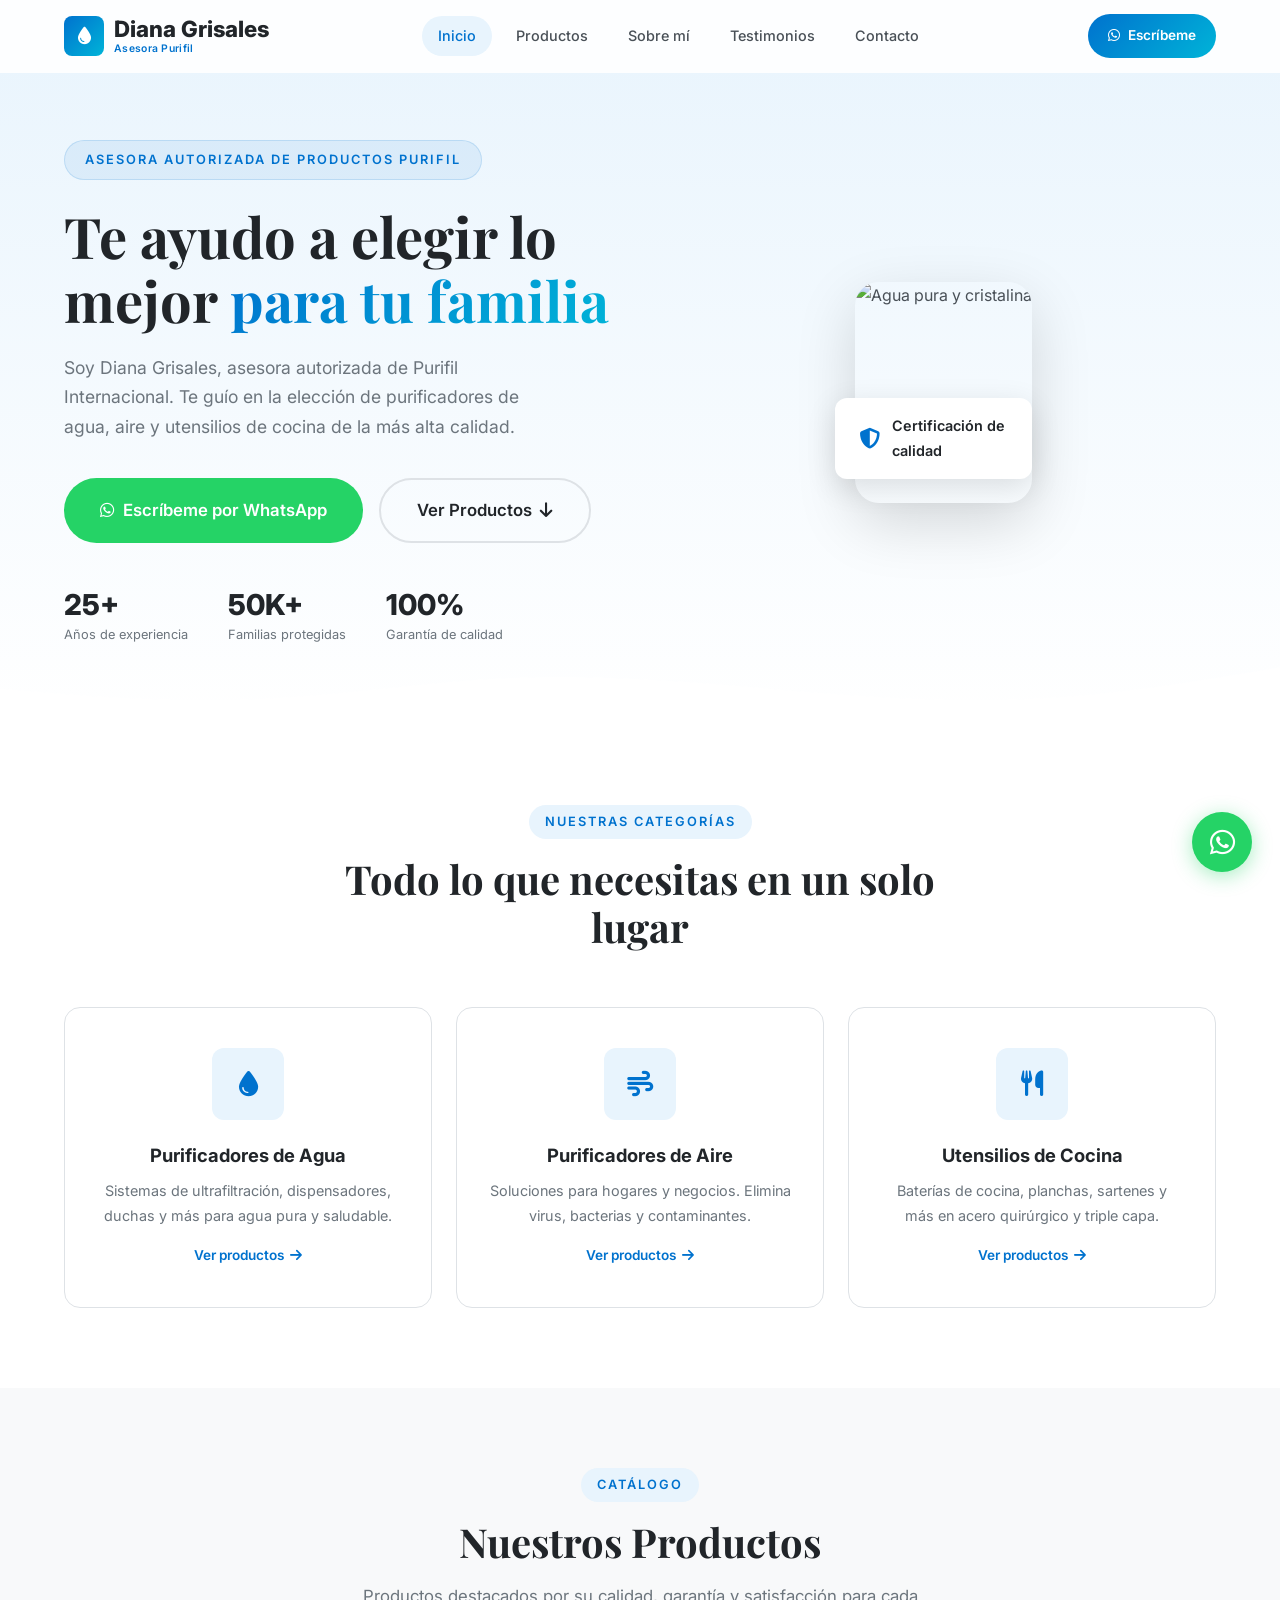
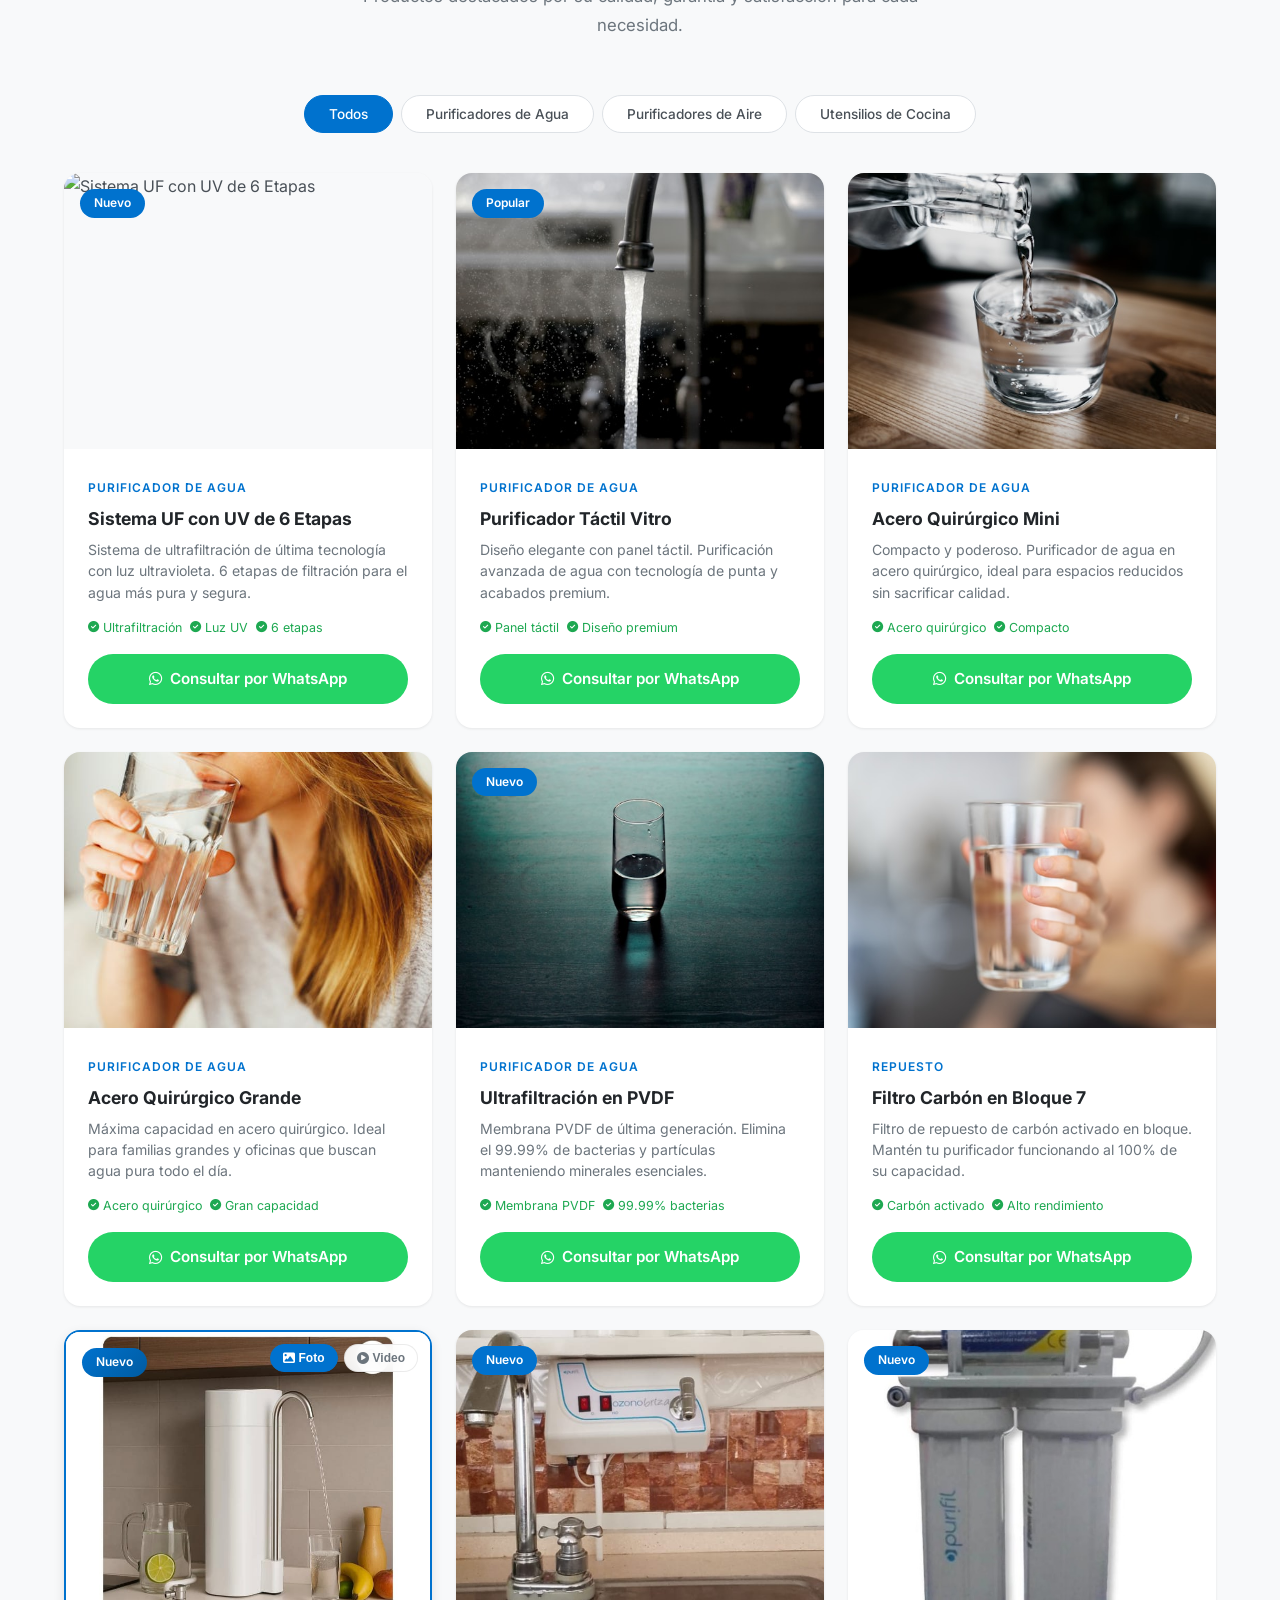
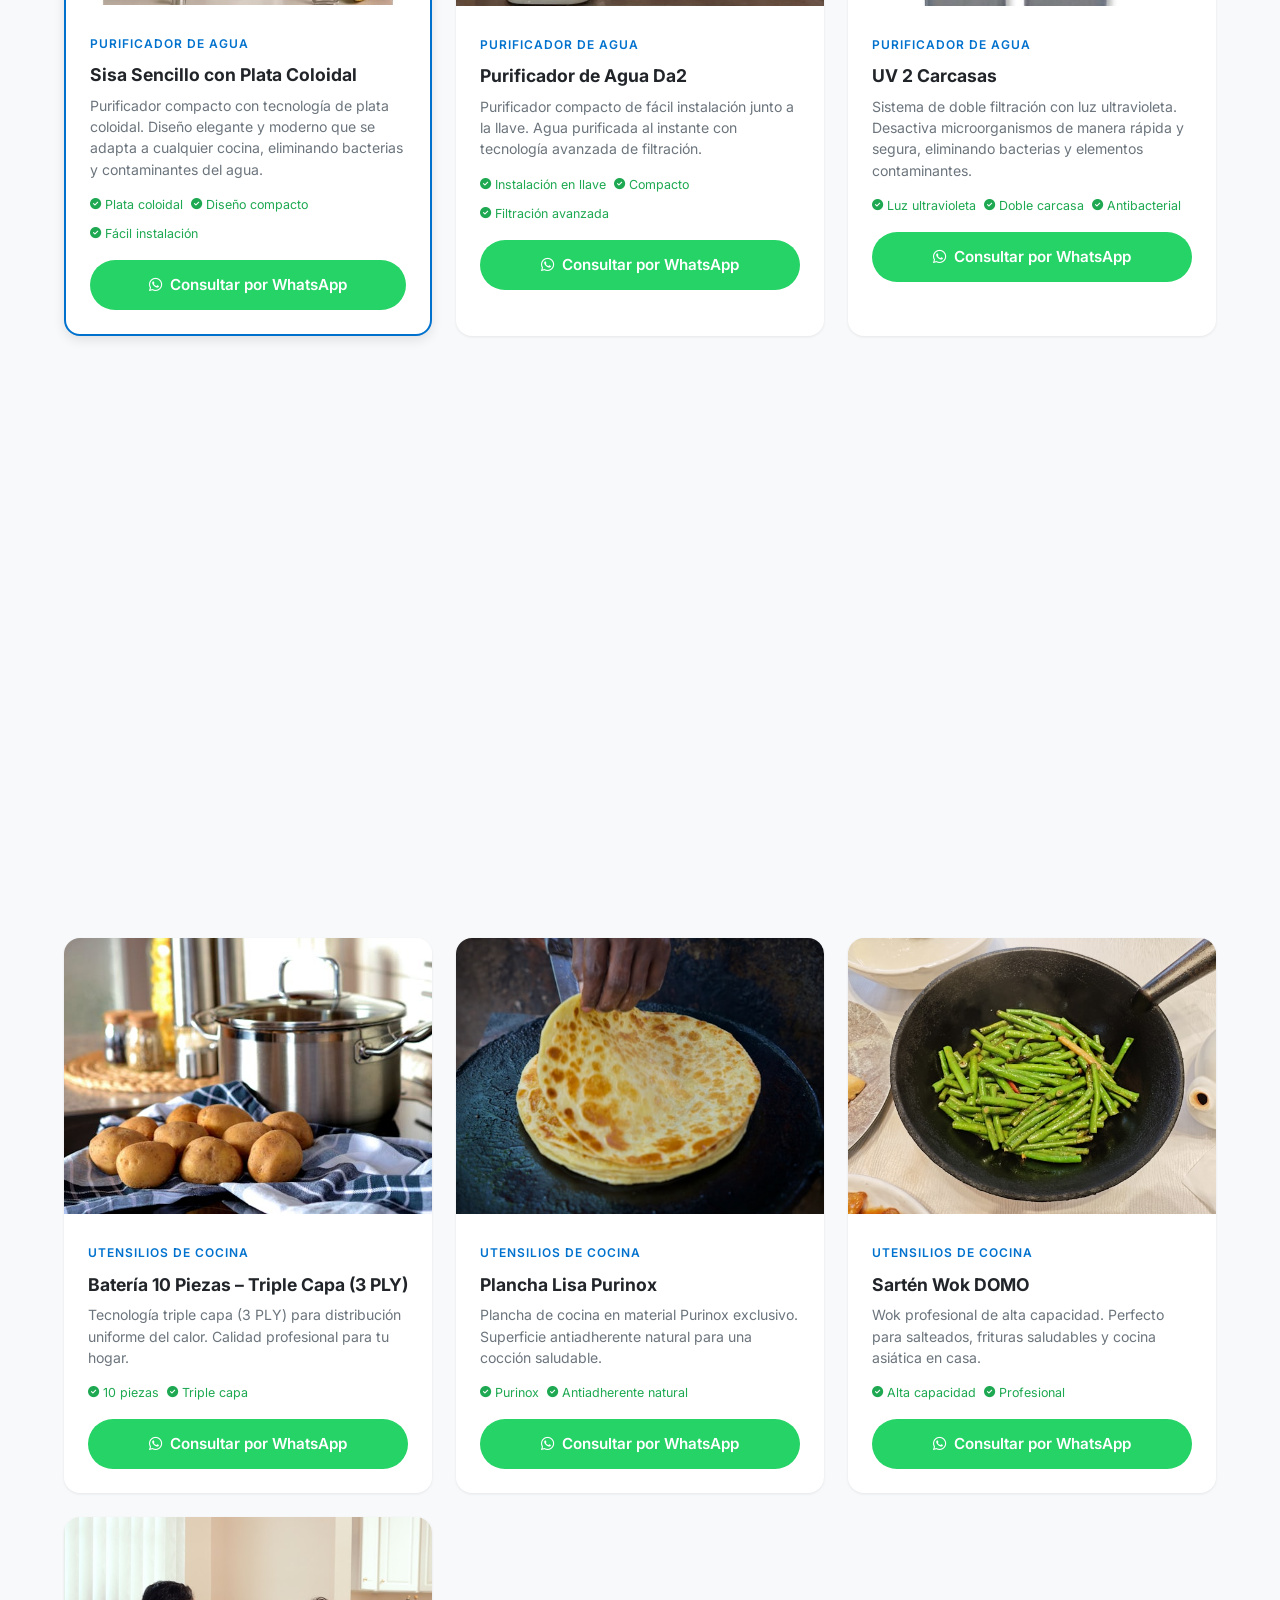
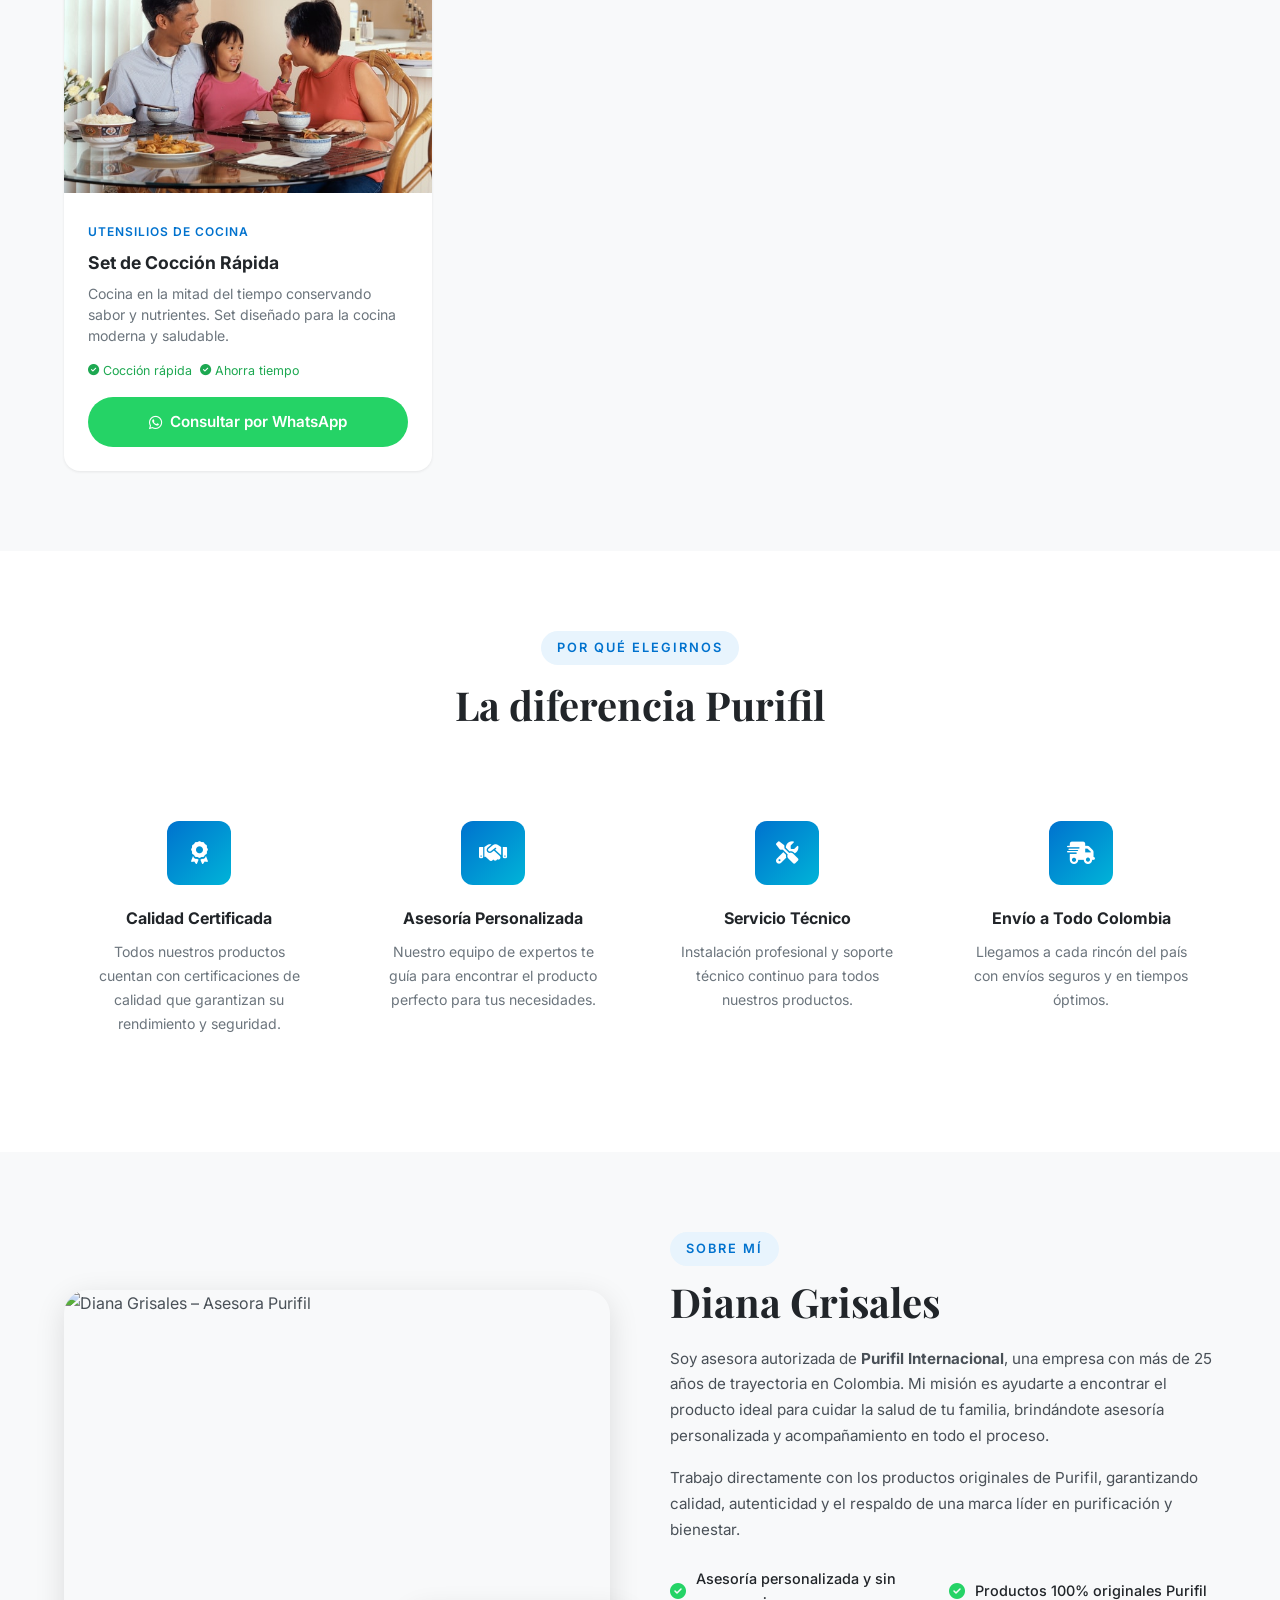
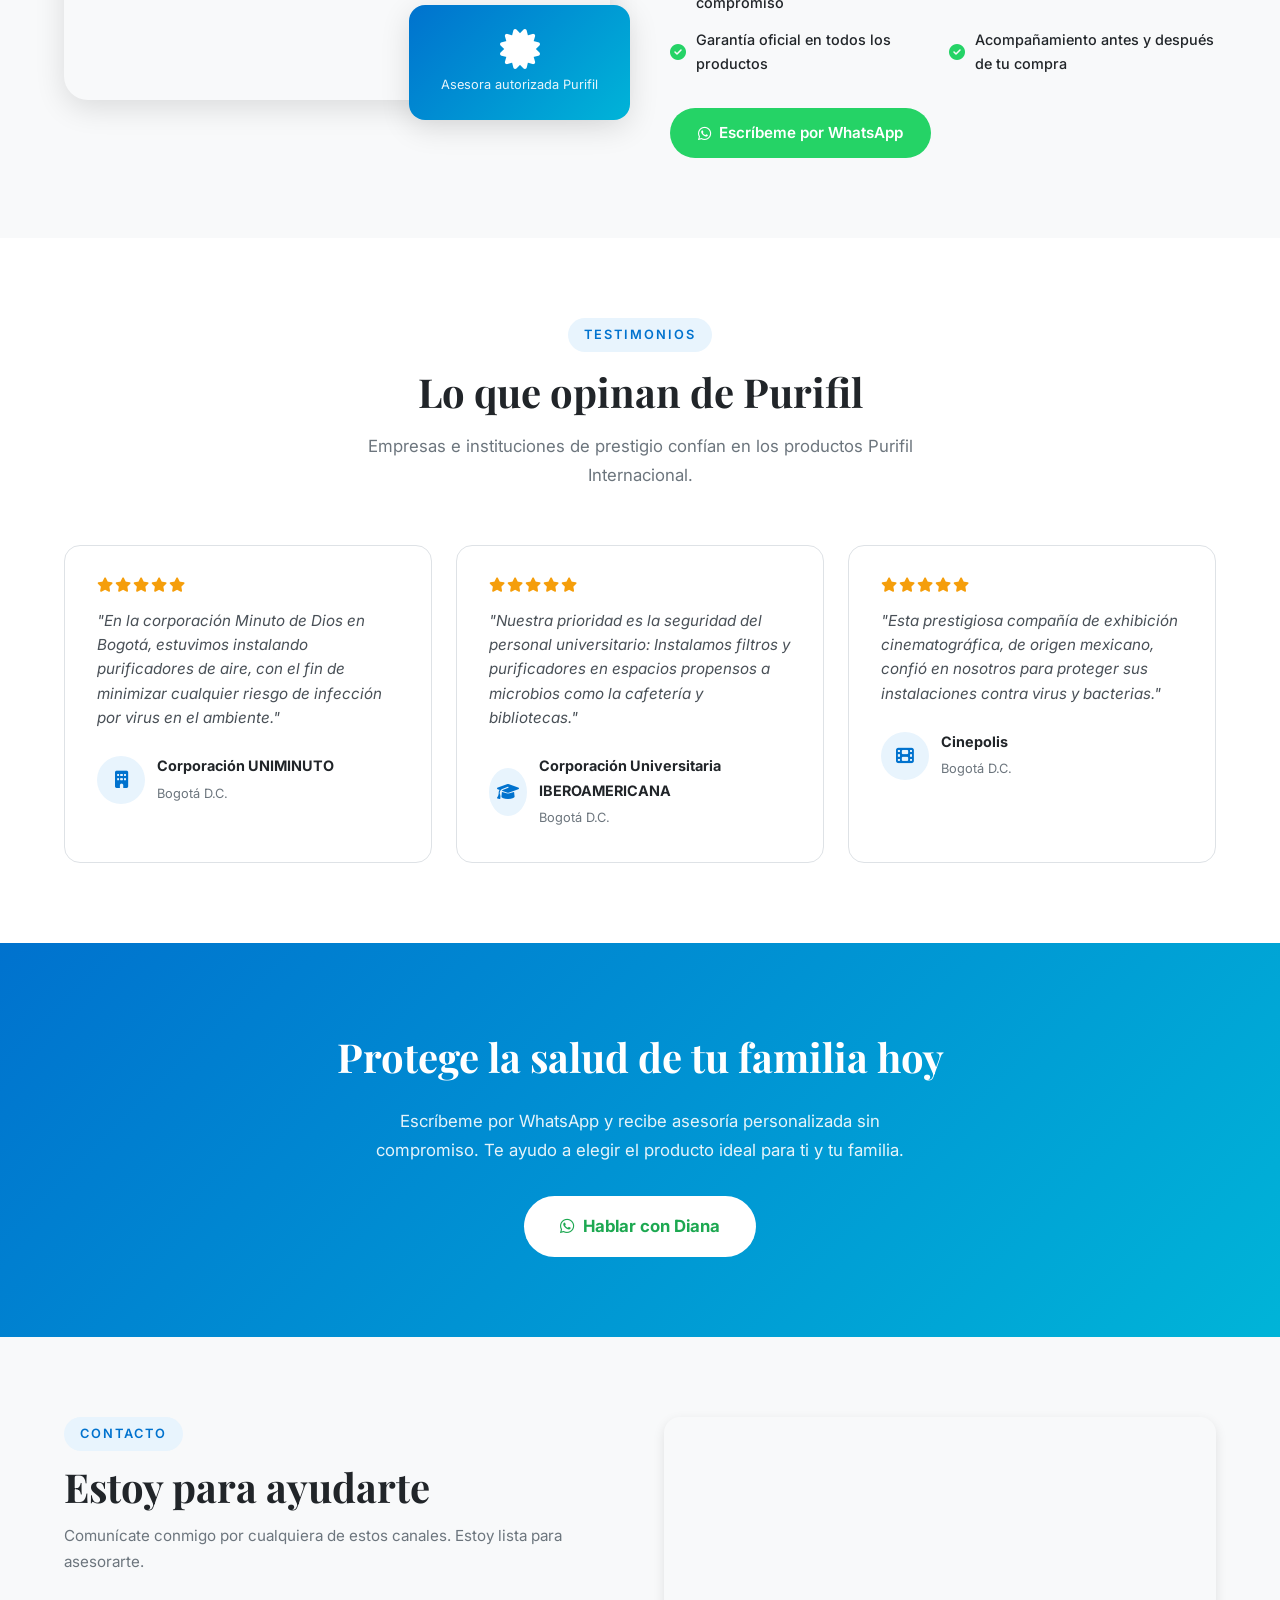
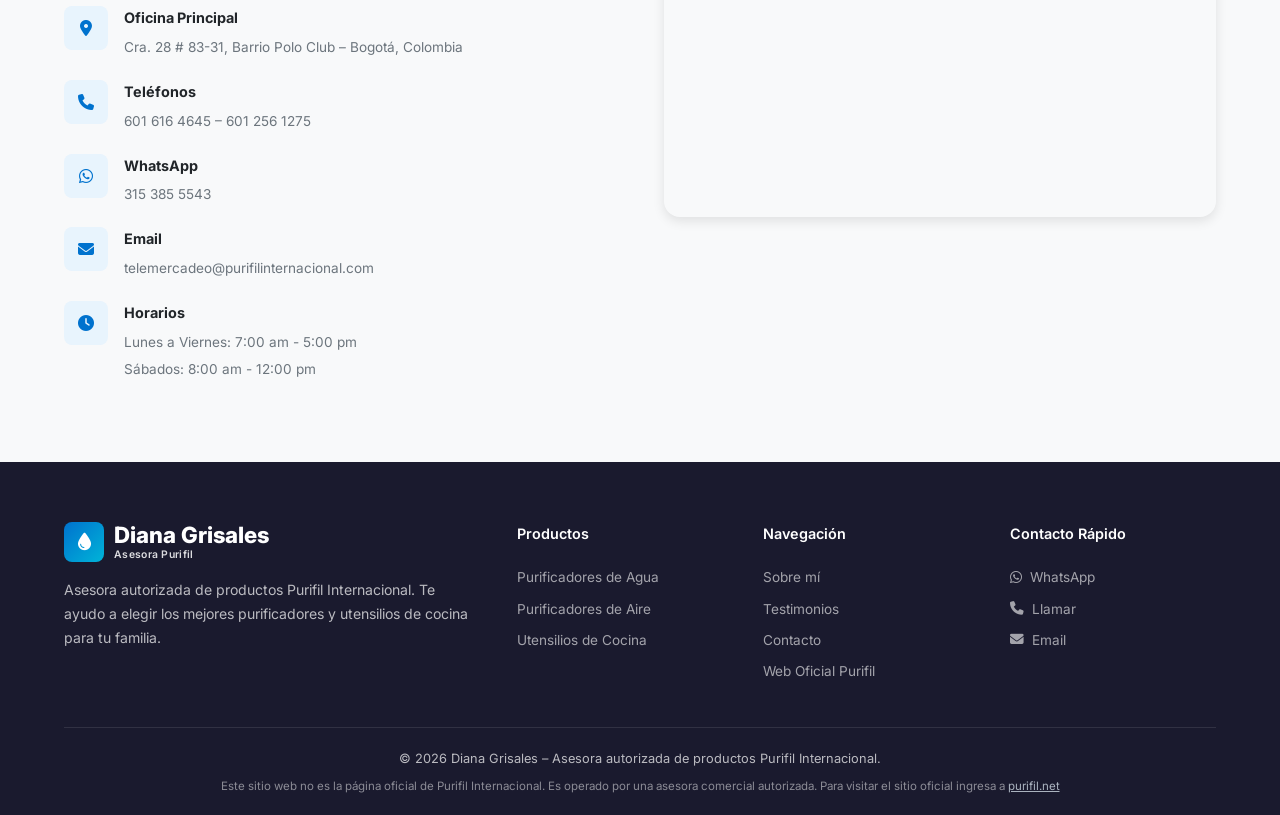
==== index.html @ ce78f4b2 "feat: agregar productos Sisa Sencillo, Da2 y UV 2 Carcasas con video Se añaden 3 nuevos purificadore" ====
<!DOCTYPE html>
<html lang="es">
<head>
  <meta charset="UTF-8">
  <meta name="viewport" content="width=device-width, initial-scale=1.0">
  <meta name="description" content="Diana Grisales – Asesora autorizada de productos Purifil Internacional. Purificadores de agua, aire y utensilios de cocina de alta calidad.">
  <meta name="keywords" content="purificadores de agua, purificadores de aire, utensilios de cocina, Purifil, asesora autorizada, Diana Grisales, salud, bienestar">
  <meta name="author" content="Diana Grisales – Asesora Purifil">

  <!-- Open Graph -->
  <meta property="og:title" content="Diana Grisales – Asesora Autorizada Purifil">
  <meta property="og:description" content="Te asesoro en purificadores de agua, aire y utensilios de cocina Purifil. Productos de la más alta calidad para tu familia.">
  <meta property="og:type" content="website">

  <title>Diana Grisales – Asesora Autorizada Purifil Internacional</title>

  <!-- Google Fonts -->
  <link rel="preconnect" href="https://fonts.googleapis.com">
  <link rel="preconnect" href="https://fonts.gstatic.com" crossorigin>
  <link href="https://fonts.googleapis.com/css2?family=Inter:wght@300;400;500;600;700;800&family=Playfair+Display:wght@600;700&display=swap" rel="stylesheet">

  <!-- Font Awesome -->
  <link rel="stylesheet" href="https://cdnjs.cloudflare.com/ajax/libs/font-awesome/6.5.1/css/all.min.css">

  <!-- Styles -->
  <link rel="stylesheet" href="css/styles.css">
</head>
<body>

  <!-- ============================================================
       HEADER / NAVIGATION
       ============================================================ -->
  <header class="header" id="header">
    <div class="container header__inner">
      <a href="#" class="header__logo">
        <span class="logo-icon"><i class="fas fa-droplet"></i></span>
        <span class="logo-group">
          <span class="logo-text">Diana Grisales</span>
          <span class="logo-badge">Asesora Purifil</span>
        </span>
      </a>

      <nav class="header__nav" id="nav">
        <a href="#inicio" class="nav__link active">Inicio</a>
        <a href="#productos" class="nav__link">Productos</a>
        <a href="#sobre-mi" class="nav__link">Sobre mí</a>
        <a href="#testimonios" class="nav__link">Testimonios</a>
        <a href="#contacto" class="nav__link">Contacto</a>
      </nav>

      <!-- data-wa-link: el href se genera dinámicamente desde config.js -->
      <a href="#" data-wa-link data-wa-message="Hola Diana, me interesa conocer más sobre los productos Purifil" class="btn btn--primary header__cta">
        <i class="fab fa-whatsapp"></i> Escríbeme
      </a>

      <button class="header__toggle" id="menuToggle" aria-label="Abrir menú">
        <span></span><span></span><span></span>
      </button>
    </div>
  </header>

  <!-- ============================================================
       HERO
       ============================================================ -->
  <section class="hero" id="inicio">
    <div class="hero__bg"></div>
    <div class="container hero__inner">
      <div class="hero__content">
        <span class="hero__badge">Asesora autorizada de productos Purifil</span>
        <h1 class="hero__title">Te ayudo a elegir lo mejor <span class="text-gradient">para tu familia</span></h1>
        <p class="hero__subtitle">Soy Diana Grisales, asesora autorizada de Purifil Internacional. Te guío en la elección de purificadores de agua, aire y utensilios de cocina de la más alta calidad.</p>

        <div class="hero__actions">
          <a href="#" data-wa-link data-wa-message="Hola Diana, quiero conocer los productos Purifil" class="btn btn--whatsapp btn--lg">
            <i class="fab fa-whatsapp"></i> Escríbeme por WhatsApp
          </a>
          <a href="#productos" class="btn btn--outline btn--lg">
            Ver Productos <i class="fas fa-arrow-down"></i>
          </a>
        </div>

        <div class="hero__stats">
          <div class="stat">
            <span class="stat__number">25+</span>
            <span class="stat__label">Años de experiencia</span>
          </div>
          <div class="stat">
            <span class="stat__number">50K+</span>
            <span class="stat__label">Familias protegidas</span>
          </div>
          <div class="stat">
            <span class="stat__number">100%</span>
            <span class="stat__label">Garantía de calidad</span>
          </div>
        </div>
      </div>

      <div class="hero__visual">
        <div class="hero__image-wrapper">
          <img src="https://images.unsplash.com/photo-1504893524553-b855bce32c67?w=600&q=80" alt="Agua pura y cristalina" class="hero__image" loading="eager">
          <div class="hero__float-card">
            <i class="fas fa-shield-halved"></i>
            <span>Certificación de calidad</span>
          </div>
        </div>
      </div>
    </div>

    <div class="hero__wave">
      <svg viewBox="0 0 1440 120" preserveAspectRatio="none">
        <path d="M0,64L48,69.3C96,75,192,85,288,80C384,75,480,53,576,48C672,43,768,53,864,64C960,75,1056,85,1152,80C1248,75,1344,53,1392,42.7L1440,32L1440,120L0,120Z" fill="currentColor"/>
      </svg>
    </div>
  </section>

  <!-- ============================================================
       CATEGORÍAS
       ============================================================ -->
  <section class="categories" id="categorias">
    <div class="container">
      <div class="section-header">
        <span class="section-tag">Nuestras categorías</span>
        <h2 class="section-title">Todo lo que necesitas en un solo lugar</h2>
      </div>
      <div class="categories__grid">
        <a href="#agua" class="category-card" data-category="agua">
          <div class="category-card__icon"><i class="fas fa-droplet"></i></div>
          <h3 class="category-card__title">Purificadores de Agua</h3>
          <p class="category-card__desc">Sistemas de ultrafiltración, dispensadores, duchas y más para agua pura y saludable.</p>
          <span class="category-card__link">Ver productos <i class="fas fa-arrow-right"></i></span>
        </a>
        <a href="#aire" class="category-card" data-category="aire">
          <div class="category-card__icon"><i class="fas fa-wind"></i></div>
          <h3 class="category-card__title">Purificadores de Aire</h3>
          <p class="category-card__desc">Soluciones para hogares y negocios. Elimina virus, bacterias y contaminantes.</p>
          <span class="category-card__link">Ver productos <i class="fas fa-arrow-right"></i></span>
        </a>
        <a href="#cocina" class="category-card" data-category="cocina">
          <div class="category-card__icon"><i class="fas fa-utensils"></i></div>
          <h3 class="category-card__title">Utensilios de Cocina</h3>
          <p class="category-card__desc">Baterías de cocina, planchas, sartenes y más en acero quirúrgico y triple capa.</p>
          <span class="category-card__link">Ver productos <i class="fas fa-arrow-right"></i></span>
        </a>
      </div>
    </div>
  </section>

  <!-- ============================================================
       PRODUCTOS
       Cada botón de WhatsApp usa data-wa-product para que el servicio
       genere la URL automáticamente. NUNCA se escribe el teléfono aquí.
       ============================================================ -->
  <section class="products" id="productos">
    <div class="container">
      <div class="section-header">
        <span class="section-tag">Catálogo</span>
        <h2 class="section-title">Nuestros Productos</h2>
        <p class="section-desc">Productos destacados por su calidad, garantía y satisfacción para cada necesidad.</p>
      </div>

      <!-- Filtros -->
      <div class="products__filters">
        <button class="filter-btn active" data-filter="todos">Todos</button>
        <button class="filter-btn" data-filter="agua">Purificadores de Agua</button>
        <button class="filter-btn" data-filter="aire">Purificadores de Aire</button>
        <button class="filter-btn" data-filter="cocina">Utensilios de Cocina</button>
      </div>

      <!-- Grid de productos -->
      <div class="products__grid" id="productsGrid">

        <!-- === PURIFICADORES DE AGUA === -->

        <div class="product-card" data-category="agua" id="agua">
          <div class="product-card__badge">Nuevo</div>
          <div class="product-card__image">
            <img src="https://images.unsplash.com/photo-1495774539583-885e02cca8c2?w=400&q=80" alt="Sistema UF con UV de 6 Etapas" loading="lazy">
          </div>
          <div class="product-card__body">
            <span class="product-card__category">Purificador de Agua</span>
            <h3 class="product-card__title">Sistema UF con UV de 6 Etapas</h3>
            <p class="product-card__desc">Sistema de ultrafiltración de última tecnología con luz ultravioleta. 6 etapas de filtración para el agua más pura y segura.</p>
            <div class="product-card__features">
              <span><i class="fas fa-check-circle"></i> Ultrafiltración</span>
              <span><i class="fas fa-check-circle"></i> Luz UV</span>
              <span><i class="fas fa-check-circle"></i> 6 etapas</span>
            </div>
            <a href="#" data-wa-link data-wa-product="Sistema UF con UV de 6 Etapas" class="btn btn--whatsapp btn--full">
              <i class="fab fa-whatsapp"></i> Consultar por WhatsApp
            </a>
          </div>
        </div>

        <div class="product-card" data-category="agua">
          <div class="product-card__badge">Popular</div>
          <div class="product-card__image">
            <img src="img/products/faucet-agua.jpg" alt="Purificador de Agua Táctil Vitro – agua pura directo del grifo" loading="lazy">
          </div>
          <div class="product-card__body">
            <span class="product-card__category">Purificador de Agua</span>
            <h3 class="product-card__title">Purificador Táctil Vitro</h3>
            <p class="product-card__desc">Diseño elegante con panel táctil. Purificación avanzada de agua con tecnología de punta y acabados premium.</p>
            <div class="product-card__features">
              <span><i class="fas fa-check-circle"></i> Panel táctil</span>
              <span><i class="fas fa-check-circle"></i> Diseño premium</span>
            </div>
            <a href="#" data-wa-link data-wa-product="Purificador Táctil Vitro" class="btn btn--whatsapp btn--full">
              <i class="fab fa-whatsapp"></i> Consultar por WhatsApp
            </a>
          </div>
        </div>

        <div class="product-card" data-category="agua">
          <div class="product-card__image">
            <img src="img/products/acero-mini.jpg" alt="Purificador en Acero Quirúrgico Mini" loading="lazy">
          </div>
          <div class="product-card__body">
            <span class="product-card__category">Purificador de Agua</span>
            <h3 class="product-card__title">Acero Quirúrgico Mini</h3>
            <p class="product-card__desc">Compacto y poderoso. Purificador de agua en acero quirúrgico, ideal para espacios reducidos sin sacrificar calidad.</p>
            <div class="product-card__features">
              <span><i class="fas fa-check-circle"></i> Acero quirúrgico</span>
              <span><i class="fas fa-check-circle"></i> Compacto</span>
            </div>
            <a href="#" data-wa-link data-wa-product="Purificador Acero Quirúrgico Mini" class="btn btn--whatsapp btn--full">
              <i class="fab fa-whatsapp"></i> Consultar por WhatsApp
            </a>
          </div>
        </div>

        <div class="product-card" data-category="agua">
          <div class="product-card__image">
            <img src="img/products/agua-grifo.jpg" alt="Purificador Acero Quirúrgico Grande – agua limpia para tu bienestar" loading="lazy">
          </div>
          <div class="product-card__body">
            <span class="product-card__category">Purificador de Agua</span>
            <h3 class="product-card__title">Acero Quirúrgico Grande</h3>
            <p class="product-card__desc">Máxima capacidad en acero quirúrgico. Ideal para familias grandes y oficinas que buscan agua pura todo el día.</p>
            <div class="product-card__features">
              <span><i class="fas fa-check-circle"></i> Acero quirúrgico</span>
              <span><i class="fas fa-check-circle"></i> Gran capacidad</span>
            </div>
            <a href="#" data-wa-link data-wa-product="Purificador Acero Quirúrgico Grande" class="btn btn--whatsapp btn--full">
              <i class="fab fa-whatsapp"></i> Consultar por WhatsApp
            </a>
          </div>
        </div>

        <div class="product-card" data-category="agua">
          <div class="product-card__badge">Nuevo</div>
          <div class="product-card__image">
            <img src="img/products/ultrafiltracion-pvdf.jpg" alt="Sistema de Ultrafiltración en PVDF" loading="lazy">
          </div>
          <div class="product-card__body">
            <span class="product-card__category">Purificador de Agua</span>
            <h3 class="product-card__title">Ultrafiltración en PVDF</h3>
            <p class="product-card__desc">Membrana PVDF de última generación. Elimina el 99.99% de bacterias y partículas manteniendo minerales esenciales.</p>
            <div class="product-card__features">
              <span><i class="fas fa-check-circle"></i> Membrana PVDF</span>
              <span><i class="fas fa-check-circle"></i> 99.99% bacterias</span>
            </div>
            <a href="#" data-wa-link data-wa-product="Sistema Ultrafiltración PVDF" class="btn btn--whatsapp btn--full">
              <i class="fab fa-whatsapp"></i> Consultar por WhatsApp
            </a>
          </div>
        </div>

        <div class="product-card" data-category="agua">
          <div class="product-card__image">
            <img src="img/products/filtro-carbon.jpg" alt="Filtro Carbón en Bloque 7" loading="lazy">
          </div>
          <div class="product-card__body">
            <span class="product-card__category">Repuesto</span>
            <h3 class="product-card__title">Filtro Carbón en Bloque 7</h3>
            <p class="product-card__desc">Filtro de repuesto de carbón activado en bloque. Mantén tu purificador funcionando al 100% de su capacidad.</p>
            <div class="product-card__features">
              <span><i class="fas fa-check-circle"></i> Carbón activado</span>
              <span><i class="fas fa-check-circle"></i> Alto rendimiento</span>
            </div>
            <a href="#" data-wa-link data-wa-product="Filtro Carbón en Bloque 7" class="btn btn--whatsapp btn--full">
              <i class="fab fa-whatsapp"></i> Consultar por WhatsApp
            </a>
          </div>
        </div>

        <div class="product-card product-card--featured" data-category="agua">
          <div class="product-card__badge">Nuevo</div>
          <div class="product-card__media">
            <div class="product-card__media-tabs">
              <button class="media-tab active" data-media="image" aria-label="Ver imagen">
                <i class="fas fa-image"></i> Foto
              </button>
              <button class="media-tab" data-media="video" aria-label="Ver video">
                <i class="fas fa-play-circle"></i> Video
              </button>
            </div>
            <div class="product-card__image media-content active" data-content="image">
              <img src="img/products/sisa-sencillo.png" alt="Sisa Sencillo con Plata Coloidal – purificador de agua compacto y elegante" loading="lazy">
            </div>
            <div class="product-card__video media-content" data-content="video">
              <video src="videos/sisa-sencillo-demo.mp4" controls preload="metadata" poster="img/products/sisa-sencillo.png">
                Tu navegador no soporta el elemento de video.
              </video>
            </div>
          </div>
          <div class="product-card__body">
            <span class="product-card__category">Purificador de Agua</span>
            <h3 class="product-card__title">Sisa Sencillo con Plata Coloidal</h3>
            <p class="product-card__desc">Purificador compacto con tecnología de plata coloidal. Diseño elegante y moderno que se adapta a cualquier cocina, eliminando bacterias y contaminantes del agua.</p>
            <div class="product-card__features">
              <span><i class="fas fa-check-circle"></i> Plata coloidal</span>
              <span><i class="fas fa-check-circle"></i> Diseño compacto</span>
              <span><i class="fas fa-check-circle"></i> Fácil instalación</span>
            </div>
            <a href="#" data-wa-link data-wa-product="Sisa Sencillo con Plata Coloidal" class="btn btn--whatsapp btn--full">
              <i class="fab fa-whatsapp"></i> Consultar por WhatsApp
            </a>
          </div>
        </div>

        <div class="product-card" data-category="agua">
          <div class="product-card__badge">Nuevo</div>
          <div class="product-card__image">
            <img src="img/products/purificador-da2.png" alt="Purificador de Agua Da2 – instalación junto a la llave" loading="lazy">
          </div>
          <div class="product-card__body">
            <span class="product-card__category">Purificador de Agua</span>
            <h3 class="product-card__title">Purificador de Agua Da2</h3>
            <p class="product-card__desc">Purificador compacto de fácil instalación junto a la llave. Agua purificada al instante con tecnología avanzada de filtración.</p>
            <div class="product-card__features">
              <span><i class="fas fa-check-circle"></i> Instalación en llave</span>
              <span><i class="fas fa-check-circle"></i> Compacto</span>
              <span><i class="fas fa-check-circle"></i> Filtración avanzada</span>
            </div>
            <a href="#" data-wa-link data-wa-product="Purificador de Agua Da2" class="btn btn--whatsapp btn--full">
              <i class="fab fa-whatsapp"></i> Consultar por WhatsApp
            </a>
          </div>
        </div>

        <div class="product-card" data-category="agua">
          <div class="product-card__badge">Nuevo</div>
          <div class="product-card__image">
            <img src="img/products/uv-2-carcasas.png" alt="Purificador UV 2 Carcasas – doble filtración con luz ultravioleta" loading="lazy">
          </div>
          <div class="product-card__body">
            <span class="product-card__category">Purificador de Agua</span>
            <h3 class="product-card__title">UV 2 Carcasas</h3>
            <p class="product-card__desc">Sistema de doble filtración con luz ultravioleta. Desactiva microorganismos de manera rápida y segura, eliminando bacterias y elementos contaminantes.</p>
            <div class="product-card__features">
              <span><i class="fas fa-check-circle"></i> Luz ultravioleta</span>
              <span><i class="fas fa-check-circle"></i> Doble carcasa</span>
              <span><i class="fas fa-check-circle"></i> Antibacterial</span>
            </div>
            <a href="#" data-wa-link data-wa-product="Purificador UV 2 Carcasas" class="btn btn--whatsapp btn--full">
              <i class="fab fa-whatsapp"></i> Consultar por WhatsApp
            </a>
          </div>
        </div>

        <!-- === PURIFICADORES DE AIRE === -->

        <div class="product-card" data-category="aire" id="aire">
          <div class="product-card__badge">Destacado</div>
          <div class="product-card__image">
            <img src="img/products/aire-hogar.jpg" alt="Purificador de Aire para Hogar" loading="lazy">
          </div>
          <div class="product-card__body">
            <span class="product-card__category">Purificador de Aire</span>
            <h3 class="product-card__title">Purificador de Aire Hogar</h3>
            <p class="product-card__desc">Elimina virus, bacterias y alérgenos del aire. Ideal para hogares, protege a tu familia de contaminantes ambientales.</p>
            <div class="product-card__features">
              <span><i class="fas fa-check-circle"></i> Antiviral</span>
              <span><i class="fas fa-check-circle"></i> Antibacterial</span>
              <span><i class="fas fa-check-circle"></i> Silencioso</span>
            </div>
            <a href="#" data-wa-link data-wa-product="Purificador de Aire para Hogar" class="btn btn--whatsapp btn--full">
              <i class="fab fa-whatsapp"></i> Consultar por WhatsApp
            </a>
          </div>
        </div>

        <div class="product-card" data-category="aire">
          <div class="product-card__image">
            <img src="img/products/aire-empresarial.jpg" alt="Purificador de Aire Empresarial" loading="lazy">
          </div>
          <div class="product-card__body">
            <span class="product-card__category">Purificador de Aire</span>
            <h3 class="product-card__title">Purificador de Aire Empresarial</h3>
            <p class="product-card__desc">Solución profesional para oficinas, clínicas, restaurantes y espacios comerciales. Alta capacidad de purificación.</p>
            <div class="product-card__features">
              <span><i class="fas fa-check-circle"></i> Alta capacidad</span>
              <span><i class="fas fa-check-circle"></i> Empresarial</span>
            </div>
            <a href="#" data-wa-link data-wa-product="Purificador de Aire Empresarial" class="btn btn--whatsapp btn--full">
              <i class="fab fa-whatsapp"></i> Consultar por WhatsApp
            </a>
          </div>
        </div>

        <!-- === UTENSILIOS DE COCINA === -->

        <div class="product-card" data-category="cocina" id="cocina">
          <div class="product-card__badge">Popular</div>
          <div class="product-card__image">
            <img src="img/products/bateria-cocina.jpg" alt="Batería de Cocina 12 Piezas" loading="lazy">
          </div>
          <div class="product-card__body">
            <span class="product-card__category">Utensilios de Cocina</span>
            <h3 class="product-card__title">Batería de Cocina 12 Piezas</h3>
            <p class="product-card__desc">Set completo de 12 piezas en acero quirúrgico. Cocina saludable sin aceite, conservando nutrientes y sabor natural.</p>
            <div class="product-card__features">
              <span><i class="fas fa-check-circle"></i> 12 piezas</span>
              <span><i class="fas fa-check-circle"></i> Acero quirúrgico</span>
              <span><i class="fas fa-check-circle"></i> Cocina sin aceite</span>
            </div>
            <a href="#" data-wa-link data-wa-product="Batería de Cocina 12 Piezas" class="btn btn--whatsapp btn--full">
              <i class="fab fa-whatsapp"></i> Consultar por WhatsApp
            </a>
          </div>
        </div>

        <div class="product-card" data-category="cocina">
          <div class="product-card__image">
            <img src="img/products/bateria-10.jpg" alt="Batería de Cocina 10 Piezas Triple Capa" loading="lazy">
          </div>
          <div class="product-card__body">
            <span class="product-card__category">Utensilios de Cocina</span>
            <h3 class="product-card__title">Batería 10 Piezas – Triple Capa (3 PLY)</h3>
            <p class="product-card__desc">Tecnología triple capa (3 PLY) para distribución uniforme del calor. Calidad profesional para tu hogar.</p>
            <div class="product-card__features">
              <span><i class="fas fa-check-circle"></i> 10 piezas</span>
              <span><i class="fas fa-check-circle"></i> Triple capa</span>
            </div>
            <a href="#" data-wa-link data-wa-product="Batería 10 Piezas Triple Capa 3 PLY" class="btn btn--whatsapp btn--full">
              <i class="fab fa-whatsapp"></i> Consultar por WhatsApp
            </a>
          </div>
        </div>

        <div class="product-card" data-category="cocina">
          <div class="product-card__image">
            <img src="img/products/plancha-lisa.jpg" alt="Plancha Lisa Purinox" loading="lazy">
          </div>
          <div class="product-card__body">
            <span class="product-card__category">Utensilios de Cocina</span>
            <h3 class="product-card__title">Plancha Lisa Purinox</h3>
            <p class="product-card__desc">Plancha de cocina en material Purinox exclusivo. Superficie antiadherente natural para una cocción saludable.</p>
            <div class="product-card__features">
              <span><i class="fas fa-check-circle"></i> Purinox</span>
              <span><i class="fas fa-check-circle"></i> Antiadherente natural</span>
            </div>
            <a href="#" data-wa-link data-wa-product="Plancha Lisa Purinox" class="btn btn--whatsapp btn--full">
              <i class="fab fa-whatsapp"></i> Consultar por WhatsApp
            </a>
          </div>
        </div>

        <div class="product-card" data-category="cocina">
          <div class="product-card__image">
            <img src="img/products/wok.jpg" alt="Sartén Wok DOMO" loading="lazy">
          </div>
          <div class="product-card__body">
            <span class="product-card__category">Utensilios de Cocina</span>
            <h3 class="product-card__title">Sartén Wok DOMO</h3>
            <p class="product-card__desc">Wok profesional de alta capacidad. Perfecto para salteados, frituras saludables y cocina asiática en casa.</p>
            <div class="product-card__features">
              <span><i class="fas fa-check-circle"></i> Alta capacidad</span>
              <span><i class="fas fa-check-circle"></i> Profesional</span>
            </div>
            <a href="#" data-wa-link data-wa-product="Sartén Wok DOMO" class="btn btn--whatsapp btn--full">
              <i class="fab fa-whatsapp"></i> Consultar por WhatsApp
            </a>
          </div>
        </div>

        <div class="product-card" data-category="cocina">
          <div class="product-card__image">
            <img src="img/products/set-coccion.jpg" alt="Set de Cocción Rápida" loading="lazy">
          </div>
          <div class="product-card__body">
            <span class="product-card__category">Utensilios de Cocina</span>
            <h3 class="product-card__title">Set de Cocción Rápida</h3>
            <p class="product-card__desc">Cocina en la mitad del tiempo conservando sabor y nutrientes. Set diseñado para la cocina moderna y saludable.</p>
            <div class="product-card__features">
              <span><i class="fas fa-check-circle"></i> Cocción rápida</span>
              <span><i class="fas fa-check-circle"></i> Ahorra tiempo</span>
            </div>
            <a href="#" data-wa-link data-wa-product="Set de Cocción Rápida" class="btn btn--whatsapp btn--full">
              <i class="fab fa-whatsapp"></i> Consultar por WhatsApp
            </a>
          </div>
        </div>

      </div>
    </div>
  </section>

  <!-- ============================================================
       POR QUÉ ELEGIRNOS
       ============================================================ -->
  <section class="benefits">
    <div class="container">
      <div class="section-header">
        <span class="section-tag">Por qué elegirnos</span>
        <h2 class="section-title">La diferencia Purifil</h2>
      </div>
      <div class="benefits__grid">
        <div class="benefit-card">
          <div class="benefit-card__icon"><i class="fas fa-award"></i></div>
          <h3>Calidad Certificada</h3>
          <p>Todos nuestros productos cuentan con certificaciones de calidad que garantizan su rendimiento y seguridad.</p>
        </div>
        <div class="benefit-card">
          <div class="benefit-card__icon"><i class="fas fa-handshake"></i></div>
          <h3>Asesoría Personalizada</h3>
          <p>Nuestro equipo de expertos te guía para encontrar el producto perfecto para tus necesidades.</p>
        </div>
        <div class="benefit-card">
          <div class="benefit-card__icon"><i class="fas fa-tools"></i></div>
          <h3>Servicio Técnico</h3>
          <p>Instalación profesional y soporte técnico continuo para todos nuestros productos.</p>
        </div>
        <div class="benefit-card">
          <div class="benefit-card__icon"><i class="fas fa-truck-fast"></i></div>
          <h3>Envío a Todo Colombia</h3>
          <p>Llegamos a cada rincón del país con envíos seguros y en tiempos óptimos.</p>
        </div>
      </div>
    </div>
  </section>

  <!-- ============================================================
       NOSOTROS
       ============================================================ -->
  <section class="about" id="sobre-mi">
    <div class="container about__inner">
      <div class="about__image">
        <img src="https://images.unsplash.com/photo-1556761175-4b46a572b786?w=600&q=80" alt="Diana Grisales – Asesora Purifil" loading="lazy">
        <div class="about__experience">
          <span class="about__experience-number"><i class="fas fa-certificate"></i></span>
          <span class="about__experience-text">Asesora autorizada Purifil</span>
        </div>
      </div>
      <div class="about__content">
        <span class="section-tag">Sobre mí</span>
        <h2 class="section-title">Diana Grisales</h2>
        <p>Soy asesora autorizada de <strong>Purifil Internacional</strong>, una empresa con más de 25 años de trayectoria en Colombia. Mi misión es ayudarte a encontrar el producto ideal para cuidar la salud de tu familia, brindándote asesoría personalizada y acompañamiento en todo el proceso.</p>
        <p>Trabajo directamente con los productos originales de Purifil, garantizando calidad, autenticidad y el respaldo de una marca líder en purificación y bienestar.</p>
        <div class="about__highlights">
          <div class="highlight"><i class="fas fa-check-circle"></i><span>Asesoría personalizada y sin compromiso</span></div>
          <div class="highlight"><i class="fas fa-check-circle"></i><span>Productos 100% originales Purifil</span></div>
          <div class="highlight"><i class="fas fa-check-circle"></i><span>Garantía oficial en todos los productos</span></div>
          <div class="highlight"><i class="fas fa-check-circle"></i><span>Acompañamiento antes y después de tu compra</span></div>
        </div>
        <a href="#" data-wa-link data-wa-message="Hola Diana, quiero saber más sobre los productos Purifil" class="btn btn--whatsapp">
          <i class="fab fa-whatsapp"></i> Escríbeme por WhatsApp
        </a>
      </div>
    </div>
  </section>

  <!-- ============================================================
       TESTIMONIOS
       ============================================================ -->
  <section class="testimonials" id="testimonios">
    <div class="container">
      <div class="section-header">
        <span class="section-tag">Testimonios</span>
        <h2 class="section-title">Lo que opinan de Purifil</h2>
        <p class="section-desc">Empresas e instituciones de prestigio confían en los productos Purifil Internacional.</p>
      </div>
      <div class="testimonials__grid">
        <div class="testimonial-card">
          <div class="testimonial-card__stars">
            <i class="fas fa-star"></i><i class="fas fa-star"></i><i class="fas fa-star"></i><i class="fas fa-star"></i><i class="fas fa-star"></i>
          </div>
          <p class="testimonial-card__text">"En la corporación Minuto de Dios en Bogotá, estuvimos instalando purificadores de aire, con el fin de minimizar cualquier riesgo de infección por virus en el ambiente."</p>
          <div class="testimonial-card__author">
            <div class="testimonial-card__avatar"><i class="fas fa-building"></i></div>
            <div><strong>Corporación UNIMINUTO</strong><span>Bogotá D.C.</span></div>
          </div>
        </div>
        <div class="testimonial-card">
          <div class="testimonial-card__stars">
            <i class="fas fa-star"></i><i class="fas fa-star"></i><i class="fas fa-star"></i><i class="fas fa-star"></i><i class="fas fa-star"></i>
          </div>
          <p class="testimonial-card__text">"Nuestra prioridad es la seguridad del personal universitario: Instalamos filtros y purificadores en espacios propensos a microbios como la cafetería y bibliotecas."</p>
          <div class="testimonial-card__author">
            <div class="testimonial-card__avatar"><i class="fas fa-graduation-cap"></i></div>
            <div><strong>Corporación Universitaria IBEROAMERICANA</strong><span>Bogotá D.C.</span></div>
          </div>
        </div>
        <div class="testimonial-card">
          <div class="testimonial-card__stars">
            <i class="fas fa-star"></i><i class="fas fa-star"></i><i class="fas fa-star"></i><i class="fas fa-star"></i><i class="fas fa-star"></i>
          </div>
          <p class="testimonial-card__text">"Esta prestigiosa compañía de exhibición cinematográfica, de origen mexicano, confió en nosotros para proteger sus instalaciones contra virus y bacterias."</p>
          <div class="testimonial-card__author">
            <div class="testimonial-card__avatar"><i class="fas fa-film"></i></div>
            <div><strong>Cinepolis</strong><span>Bogotá D.C.</span></div>
          </div>
        </div>
      </div>
    </div>
  </section>

  <!-- ============================================================
       CALL TO ACTION
       ============================================================ -->
  <section class="cta">
    <div class="container cta__inner">
      <h2 class="cta__title">Protege la salud de tu familia hoy</h2>
      <p class="cta__desc">Escríbeme por WhatsApp y recibe asesoría personalizada sin compromiso. Te ayudo a elegir el producto ideal para ti y tu familia.</p>
      <a href="#" data-wa-link data-wa-message="Hola Diana, quiero recibir asesoría sobre productos Purifil" class="btn btn--whatsapp btn--lg">
        <i class="fab fa-whatsapp"></i> Hablar con Diana
      </a>
    </div>
  </section>

  <!-- ============================================================
       CONTACTO
       ============================================================ -->
  <section class="contact" id="contacto">
    <div class="container contact__inner">
      <div class="contact__info">
        <span class="section-tag">Contacto</span>
        <h2 class="section-title">Estoy para ayudarte</h2>
        <p>Comunícate conmigo por cualquiera de estos canales. Estoy lista para asesorarte.</p>
        <div class="contact__details">
          <div class="contact__item">
            <i class="fas fa-location-dot"></i>
            <div><strong>Oficina Principal</strong><span>Cra. 28 # 83-31, Barrio Polo Club – Bogotá, Colombia</span></div>
          </div>
          <div class="contact__item">
            <i class="fas fa-phone"></i>
            <div><strong>Teléfonos</strong><span>601 616 4645 – 601 256 1275</span></div>
          </div>
          <div class="contact__item">
            <i class="fab fa-whatsapp"></i>
            <div><strong>WhatsApp</strong><span>315 385 5543</span></div>
          </div>
          <div class="contact__item">
            <i class="fas fa-envelope"></i>
            <div><strong>Email</strong><span>telemercadeo@purifilinternacional.com</span></div>
          </div>
          <div class="contact__item">
            <i class="fas fa-clock"></i>
            <div><strong>Horarios</strong><span>Lunes a Viernes: 7:00 am - 5:00 pm<br>Sábados: 8:00 am - 12:00 pm</span></div>
          </div>
        </div>
      </div>
      <div class="contact__map">
        <iframe src="https://www.google.com/maps/embed?pb=!1m18!1m12!1m3!1d3976.6!2d-74.065!3d4.665!2m3!1f0!2f0!3f0!3m2!1i1024!2i768!4f13.1!3m3!1m2!1s0x0%3A0x0!2zNMKwMzknNTQuMCJOIDc0wrAwMycxOC4wIlc!5e0!3m2!1ses!2sco!4v1" width="100%" height="100%" style="border:0; border-radius: 16px;" allowfullscreen="" loading="lazy" referrerpolicy="no-referrer-when-downgrade" title="Ubicación Purifil Internacional"></iframe>
      </div>
    </div>
  </section>

  <!-- ============================================================
       FOOTER
       ============================================================ -->
  <footer class="footer">
    <div class="container">
      <div class="footer__grid">
        <div class="footer__brand">
          <a href="#" class="header__logo">
            <span class="logo-icon"><i class="fas fa-droplet"></i></span>
            <span class="logo-group">
              <span class="logo-text">Diana Grisales</span>
              <span class="logo-badge">Asesora Purifil</span>
            </span>
          </a>
          <p>Asesora autorizada de productos Purifil Internacional. Te ayudo a elegir los mejores purificadores y utensilios de cocina para tu familia.</p>
        </div>
        <div class="footer__links">
          <h4>Productos</h4>
          <a href="#agua">Purificadores de Agua</a>
          <a href="#aire">Purificadores de Aire</a>
          <a href="#cocina">Utensilios de Cocina</a>
        </div>
        <div class="footer__links">
          <h4>Navegación</h4>
          <a href="#sobre-mi">Sobre mí</a>
          <a href="#testimonios">Testimonios</a>
          <a href="#contacto">Contacto</a>
          <a href="https://purifil.net" target="_blank" rel="noopener">Web Oficial Purifil</a>
        </div>
        <div class="footer__links">
          <h4>Contacto Rápido</h4>
          <a href="#" data-wa-link><i class="fab fa-whatsapp"></i> WhatsApp</a>
          <a href="tel:+576016164645"><i class="fas fa-phone"></i> Llamar</a>
          <a href="mailto:telemercadeo@purifilinternacional.com"><i class="fas fa-envelope"></i> Email</a>
        </div>
      </div>
      <div class="footer__bottom">
        <p>&copy; 2026 Diana Grisales – Asesora autorizada de productos Purifil Internacional.</p>
        <p class="footer__disclaimer">Este sitio web no es la página oficial de Purifil Internacional. Es operado por una asesora comercial autorizada. Para visitar el sitio oficial ingresa a <a href="https://purifil.net" target="_blank" rel="noopener">purifil.net</a></p>
      </div>
    </div>
  </footer>

  <!-- Botón flotante de WhatsApp -->
  <a href="#" data-wa-link class="whatsapp-float" aria-label="Contactar por WhatsApp">
    <i class="fab fa-whatsapp"></i>
    <span class="whatsapp-float__tooltip">Chatea con Diana</span>
  </a>

  <!-- Scripts: ES Modules -->
  <script type="module" src="js/app.js"></script>
</body>
</html>
---- css/styles.css ----
/* ========================================
   PURIFIL INTERNACIONAL - Landing Page
   Modern CSS with Custom Properties
   ======================================== */

/* --- CSS Custom Properties --- */
:root {
  --color-primary: #0072CE;
  --color-primary-dark: #005BA1;
  --color-primary-light: #E8F4FD;
  --color-secondary: #00B4D8;
  --color-accent: #25D366;
  --color-accent-dark: #1DA851;
  --color-dark: #1A1A2E;
  --color-gray-900: #212529;
  --color-gray-700: #495057;
  --color-gray-500: #6C757D;
  --color-gray-300: #DEE2E6;
  --color-gray-100: #F8F9FA;
  --color-white: #FFFFFF;
  --color-gradient: linear-gradient(135deg, var(--color-primary) 0%, var(--color-secondary) 100%);

  --font-primary: 'Inter', -apple-system, BlinkMacSystemFont, sans-serif;
  --font-display: 'Playfair Display', Georgia, serif;

  --shadow-sm: 0 1px 3px rgba(0,0,0,0.08);
  --shadow-md: 0 4px 12px rgba(0,0,0,0.1);
  --shadow-lg: 0 8px 30px rgba(0,0,0,0.12);
  --shadow-xl: 0 20px 60px rgba(0,0,0,0.15);

  --radius-sm: 8px;
  --radius-md: 12px;
  --radius-lg: 16px;
  --radius-xl: 24px;
  --radius-full: 9999px;

  --transition: 0.3s cubic-bezier(0.4, 0, 0.2, 1);
  --container-width: 1200px;
}

/* --- Reset & Base --- */
*,
*::before,
*::after {
  margin: 0;
  padding: 0;
  box-sizing: border-box;
}

html {
  scroll-behavior: smooth;
  scroll-padding-top: 80px;
}

body {
  font-family: var(--font-primary);
  color: var(--color-gray-700);
  line-height: 1.7;
  background: var(--color-white);
  overflow-x: hidden;
}

img {
  max-width: 100%;
  height: auto;
  display: block;
}

a {
  text-decoration: none;
  color: inherit;
  transition: var(--transition);
}

/* --- Container --- */
.container {
  max-width: var(--container-width);
  margin: 0 auto;
  padding: 0 24px;
}

/* --- Typography --- */
.section-header {
  text-align: center;
  max-width: 640px;
  margin: 0 auto 56px;
}

.section-tag {
  display: inline-block;
  font-size: 0.8rem;
  font-weight: 600;
  text-transform: uppercase;
  letter-spacing: 2px;
  color: var(--color-primary);
  background: var(--color-primary-light);
  padding: 6px 16px;
  border-radius: var(--radius-full);
  margin-bottom: 16px;
}

.section-title {
  font-family: var(--font-display);
  font-size: clamp(1.8rem, 4vw, 2.5rem);
  font-weight: 700;
  color: var(--color-gray-900);
  line-height: 1.2;
  margin-bottom: 16px;
}

.section-desc {
  font-size: 1.05rem;
  color: var(--color-gray-500);
}

.text-gradient {
  background: var(--color-gradient);
  -webkit-background-clip: text;
  -webkit-text-fill-color: transparent;
  background-clip: text;
}

/* --- Buttons --- */
.btn {
  display: inline-flex;
  align-items: center;
  gap: 8px;
  padding: 12px 28px;
  border-radius: var(--radius-full);
  font-family: var(--font-primary);
  font-size: 0.95rem;
  font-weight: 600;
  border: none;
  cursor: pointer;
  transition: var(--transition);
  white-space: nowrap;
}

.btn--primary {
  background: var(--color-gradient);
  color: var(--color-white);
}

.btn--primary:hover {
  transform: translateY(-2px);
  box-shadow: 0 8px 25px rgba(0, 114, 206, 0.35);
}

.btn--whatsapp {
  background: var(--color-accent);
  color: var(--color-white);
}

.btn--whatsapp:hover {
  background: var(--color-accent-dark);
  transform: translateY(-2px);
  box-shadow: 0 8px 25px rgba(37, 211, 102, 0.35);
}

.btn--outline {
  background: transparent;
  color: var(--color-gray-900);
  border: 2px solid var(--color-gray-300);
}

.btn--outline:hover {
  border-color: var(--color-primary);
  color: var(--color-primary);
  transform: translateY(-2px);
}

.btn--lg {
  padding: 16px 36px;
  font-size: 1.05rem;
}

.btn--full {
  width: 100%;
  justify-content: center;
}

/* ========================================
   HEADER
   ======================================== */
.header {
  position: fixed;
  top: 0;
  left: 0;
  width: 100%;
  z-index: 1000;
  background: rgba(255, 255, 255, 0.9);
  backdrop-filter: blur(20px);
  -webkit-backdrop-filter: blur(20px);
  border-bottom: 1px solid transparent;
  transition: var(--transition);
}

.header.scrolled {
  border-bottom-color: var(--color-gray-300);
  box-shadow: var(--shadow-sm);
}

.header__inner {
  display: flex;
  align-items: center;
  justify-content: space-between;
  height: 72px;
}

.header__logo {
  display: flex;
  align-items: center;
  gap: 10px;
  font-size: 1.4rem;
  font-weight: 800;
  color: var(--color-gray-900);
}

.logo-group {
  display: flex;
  flex-direction: column;
  line-height: 1.2;
  flex-wrap: wrap;
}

.logo-badge {
  font-size: 0.65rem;
  font-weight: 600;
  color: var(--color-primary);
  background: none;
  padding: 0;
  border-radius: 0;
  letter-spacing: 0.03em;
  white-space: nowrap;
}

.logo-icon {
  display: flex;
  align-items: center;
  justify-content: center;
  width: 40px;
  height: 40px;
  background: var(--color-gradient);
  color: var(--color-white);
  border-radius: var(--radius-sm);
  font-size: 1.1rem;
}

.header__nav {
  display: flex;
  gap: 8px;
}

.nav__link {
  padding: 8px 16px;
  font-size: 0.9rem;
  font-weight: 500;
  color: var(--color-gray-700);
  border-radius: var(--radius-full);
  transition: var(--transition);
}

.nav__link:hover,
.nav__link.active {
  color: var(--color-primary);
  background: var(--color-primary-light);
}

.header__cta {
  padding: 10px 20px;
  font-size: 0.85rem;
}

.header__toggle {
  display: none;
  flex-direction: column;
  gap: 5px;
  background: none;
  border: none;
  cursor: pointer;
  padding: 4px;
}

.header__toggle span {
  width: 24px;
  height: 2px;
  background: var(--color-gray-900);
  border-radius: 2px;
  transition: var(--transition);
}

/* ========================================
   HERO SECTION
   ======================================== */
.hero {
  position: relative;
  padding: 140px 0 80px;
  overflow: hidden;
  background: linear-gradient(180deg, var(--color-primary-light) 0%, var(--color-white) 100%);
}

.hero__inner {
  display: grid;
  grid-template-columns: 1fr 1fr;
  gap: 60px;
  align-items: center;
}

.hero__badge {
  display: inline-block;
  font-size: 0.8rem;
  font-weight: 600;
  text-transform: uppercase;
  letter-spacing: 2px;
  color: var(--color-primary);
  background: rgba(0, 114, 206, 0.08);
  padding: 8px 20px;
  border-radius: var(--radius-full);
  margin-bottom: 24px;
  border: 1px solid rgba(0, 114, 206, 0.15);
}

.hero__title {
  font-family: var(--font-display);
  font-size: clamp(2.2rem, 5vw, 3.5rem);
  font-weight: 700;
  color: var(--color-gray-900);
  line-height: 1.15;
  margin-bottom: 20px;
}

.hero__subtitle {
  font-size: 1.1rem;
  color: var(--color-gray-500);
  margin-bottom: 36px;
  max-width: 500px;
}

.hero__actions {
  display: flex;
  gap: 16px;
  flex-wrap: wrap;
  margin-bottom: 48px;
}

.hero__stats {
  display: flex;
  gap: 40px;
}

.stat {
  display: flex;
  flex-direction: column;
}

.stat__number {
  font-size: 1.8rem;
  font-weight: 800;
  color: var(--color-gray-900);
  line-height: 1;
}

.stat__label {
  font-size: 0.8rem;
  color: var(--color-gray-500);
  margin-top: 4px;
}

.hero__visual {
  position: relative;
  display: flex;
  justify-content: center;
}

.hero__image-wrapper {
  position: relative;
}

.hero__image {
  width: 100%;
  max-width: 480px;
  border-radius: var(--radius-xl);
  box-shadow: var(--shadow-xl);
  object-fit: cover;
  aspect-ratio: 4/5;
}

.hero__float-card {
  position: absolute;
  bottom: 24px;
  left: -20px;
  background: var(--color-white);
  padding: 16px 24px;
  border-radius: var(--radius-md);
  box-shadow: var(--shadow-lg);
  display: flex;
  align-items: center;
  gap: 12px;
  font-size: 0.9rem;
  font-weight: 600;
  color: var(--color-gray-900);
  animation: floatCard 3s ease-in-out infinite;
}

.hero__float-card i {
  font-size: 1.3rem;
  color: var(--color-primary);
}

@keyframes floatCard {
  0%, 100% { transform: translateY(0); }
  50% { transform: translateY(-8px); }
}

.hero__wave {
  position: absolute;
  bottom: -1px;
  left: 0;
  width: 100%;
  color: var(--color-white);
  line-height: 0;
}

.hero__wave svg {
  width: 100%;
  height: 80px;
}

/* ========================================
   CATEGORIES
   ======================================== */
.categories {
  padding: 80px 0;
  background: var(--color-white);
}

.categories__grid {
  display: grid;
  grid-template-columns: repeat(3, 1fr);
  gap: 24px;
}

.category-card {
  display: flex;
  flex-direction: column;
  align-items: center;
  text-align: center;
  padding: 40px 32px;
  border-radius: var(--radius-lg);
  background: var(--color-white);
  border: 1px solid var(--color-gray-300);
  transition: var(--transition);
}

.category-card:hover {
  transform: translateY(-6px);
  box-shadow: var(--shadow-lg);
  border-color: var(--color-primary);
}

.category-card__icon {
  width: 72px;
  height: 72px;
  display: flex;
  align-items: center;
  justify-content: center;
  background: var(--color-primary-light);
  color: var(--color-primary);
  font-size: 1.6rem;
  border-radius: var(--radius-md);
  margin-bottom: 20px;
  transition: var(--transition);
}

.category-card:hover .category-card__icon {
  background: var(--color-gradient);
  color: var(--color-white);
}

.category-card__title {
  font-size: 1.15rem;
  font-weight: 700;
  color: var(--color-gray-900);
  margin-bottom: 8px;
}

.category-card__desc {
  font-size: 0.9rem;
  color: var(--color-gray-500);
  margin-bottom: 16px;
}

.category-card__link {
  font-size: 0.85rem;
  font-weight: 600;
  color: var(--color-primary);
  display: flex;
  align-items: center;
  gap: 6px;
}

.category-card__link i {
  transition: var(--transition);
}

.category-card:hover .category-card__link i {
  transform: translateX(4px);
}

/* ========================================
   PRODUCTS
   ======================================== */
.products {
  padding: 80px 0;
  background: var(--color-gray-100);
}

.products__filters {
  display: flex;
  justify-content: center;
  gap: 8px;
  margin-bottom: 40px;
  flex-wrap: wrap;
}

.filter-btn {
  padding: 10px 24px;
  border: 1px solid var(--color-gray-300);
  background: var(--color-white);
  border-radius: var(--radius-full);
  font-family: var(--font-primary);
  font-size: 0.85rem;
  font-weight: 500;
  color: var(--color-gray-700);
  cursor: pointer;
  transition: var(--transition);
}

.filter-btn:hover {
  border-color: var(--color-primary);
  color: var(--color-primary);
}

.filter-btn.active {
  background: var(--color-primary);
  color: var(--color-white);
  border-color: var(--color-primary);
}

.products__grid {
  display: grid;
  grid-template-columns: repeat(auto-fill, minmax(320px, 1fr));
  gap: 24px;
}

.product-card {
  background: var(--color-white);
  border-radius: var(--radius-lg);
  overflow: hidden;
  box-shadow: var(--shadow-sm);
  transition: var(--transition);
  position: relative;
}

.product-card:hover {
  transform: translateY(-4px);
  box-shadow: var(--shadow-lg);
}

.product-card.hidden {
  display: none;
}

.product-card__badge {
  position: absolute;
  top: 16px;
  left: 16px;
  background: var(--color-primary);
  color: var(--color-white);
  font-size: 0.75rem;
  font-weight: 600;
  padding: 4px 14px;
  border-radius: var(--radius-full);
  z-index: 2;
}

.product-card__image {
  position: relative;
  overflow: hidden;
  aspect-ratio: 4/3;
  background: var(--color-gray-100);
}

.product-card__image img {
  width: 100%;
  height: 100%;
  object-fit: cover;
  transition: transform 0.5s ease;
}

.product-card:hover .product-card__image img {
  transform: scale(1.05);
}

/* --- Product Card: Media (foto/video tabs) --- */
.product-card__media {
  position: relative;
  overflow: hidden;
  background: var(--color-gray-100);
}

.product-card__media .product-card__image {
  aspect-ratio: 4/3;
}

.product-card__media-tabs {
  position: absolute;
  top: 12px;
  right: 12px;
  display: flex;
  gap: 6px;
  z-index: 3;
}

.media-tab {
  background: rgba(255, 255, 255, 0.92);
  border: 1px solid rgba(0, 0, 0, 0.08);
  color: var(--color-gray-500);
  font-size: 0.75rem;
  font-weight: 600;
  padding: 6px 12px;
  border-radius: var(--radius-full);
  cursor: pointer;
  transition: var(--transition);
  display: flex;
  align-items: center;
  gap: 4px;
  backdrop-filter: blur(8px);
}

.media-tab:hover {
  background: rgba(255, 255, 255, 1);
  color: var(--color-primary);
}

.media-tab.active {
  background: var(--color-primary);
  color: var(--color-white);
  border-color: var(--color-primary);
}

.product-card__media > .media-content {
  display: none;
}

.product-card__media > .media-content.active {
  display: block;
}

.product-card__media > .product-card__video.active {
  display: flex;
}

.product-card__video {
  aspect-ratio: 4/3;
  background: #000;
  align-items: center;
  justify-content: center;
}

.product-card__video video {
  width: 100%;
  height: 100%;
  object-fit: contain;
}

/* Featured product card */
.product-card--featured {
  border: 2px solid var(--color-primary);
  box-shadow: var(--shadow-md);
}

.product-card--featured .product-card__badge {
  background: linear-gradient(135deg, var(--color-primary), var(--color-primary-dark, #0891b2));
}

.product-card__body {
  padding: 24px;
}

.product-card__category {
  font-size: 0.75rem;
  font-weight: 600;
  text-transform: uppercase;
  letter-spacing: 1px;
  color: var(--color-primary);
}

.product-card__title {
  font-size: 1.1rem;
  font-weight: 700;
  color: var(--color-gray-900);
  margin: 8px 0;
  line-height: 1.3;
}

.product-card__desc {
  font-size: 0.88rem;
  color: var(--color-gray-500);
  margin-bottom: 14px;
  line-height: 1.5;
}

.product-card__features {
  display: flex;
  flex-wrap: wrap;
  gap: 8px;
  margin-bottom: 16px;
}

.product-card__features span {
  font-size: 0.78rem;
  color: var(--color-accent-dark);
  display: flex;
  align-items: center;
  gap: 4px;
}

.product-card__features i {
  font-size: 0.7rem;
}

/* ========================================
   BENEFITS
   ======================================== */
.benefits {
  padding: 80px 0;
  background: var(--color-white);
}

.benefits__grid {
  display: grid;
  grid-template-columns: repeat(4, 1fr);
  gap: 24px;
}

.benefit-card {
  text-align: center;
  padding: 36px 24px;
  border-radius: var(--radius-lg);
  transition: var(--transition);
}

.benefit-card:hover {
  background: var(--color-primary-light);
}

.benefit-card__icon {
  width: 64px;
  height: 64px;
  display: flex;
  align-items: center;
  justify-content: center;
  background: var(--color-gradient);
  color: var(--color-white);
  font-size: 1.4rem;
  border-radius: var(--radius-md);
  margin: 0 auto 20px;
}

.benefit-card h3 {
  font-size: 1rem;
  font-weight: 700;
  color: var(--color-gray-900);
  margin-bottom: 8px;
}

.benefit-card p {
  font-size: 0.88rem;
  color: var(--color-gray-500);
}

/* ========================================
   ABOUT
   ======================================== */
.about {
  padding: 80px 0;
  background: var(--color-gray-100);
}

.about__inner {
  display: grid;
  grid-template-columns: 1fr 1fr;
  gap: 60px;
  align-items: center;
}

.about__image {
  position: relative;
}

.about__image img {
  width: 100%;
  border-radius: var(--radius-xl);
  box-shadow: var(--shadow-lg);
  object-fit: cover;
  aspect-ratio: 4/3;
}

.about__experience {
  position: absolute;
  bottom: -20px;
  right: -20px;
  background: var(--color-gradient);
  color: var(--color-white);
  padding: 24px 32px;
  border-radius: var(--radius-lg);
  text-align: center;
  box-shadow: var(--shadow-lg);
}

.about__experience-number {
  display: block;
  font-size: 2.5rem;
  font-weight: 800;
  line-height: 1;
}

.about__experience-text {
  display: block;
  font-size: 0.8rem;
  margin-top: 4px;
  opacity: 0.9;
}

.about__content .section-tag {
  margin-bottom: 12px;
}

.about__content .section-title {
  text-align: left;
  margin-bottom: 20px;
}

.about__content p {
  margin-bottom: 16px;
  font-size: 0.95rem;
}

.about__highlights {
  display: grid;
  grid-template-columns: 1fr 1fr;
  gap: 12px;
  margin: 24px 0 32px;
}

.highlight {
  display: flex;
  align-items: center;
  gap: 10px;
  font-size: 0.9rem;
  font-weight: 500;
  color: var(--color-gray-900);
}

.highlight i {
  color: var(--color-accent);
  font-size: 1rem;
}

/* ========================================
   TESTIMONIALS
   ======================================== */
.testimonials {
  padding: 80px 0;
  background: var(--color-white);
}

.testimonials__grid {
  display: grid;
  grid-template-columns: repeat(3, 1fr);
  gap: 24px;
}

.testimonial-card {
  background: var(--color-white);
  border: 1px solid var(--color-gray-300);
  border-radius: var(--radius-lg);
  padding: 32px;
  transition: var(--transition);
}

.testimonial-card:hover {
  box-shadow: var(--shadow-md);
  border-color: var(--color-primary-light);
}

.testimonial-card__stars {
  display: flex;
  gap: 2px;
  color: #F59E0B;
  font-size: 0.9rem;
  margin-bottom: 16px;
}

.testimonial-card__text {
  font-size: 0.95rem;
  font-style: italic;
  color: var(--color-gray-700);
  margin-bottom: 24px;
  line-height: 1.6;
}

.testimonial-card__author {
  display: flex;
  align-items: center;
  gap: 12px;
}

.testimonial-card__avatar {
  width: 48px;
  height: 48px;
  display: flex;
  align-items: center;
  justify-content: center;
  background: var(--color-primary-light);
  color: var(--color-primary);
  border-radius: 50%;
  font-size: 1.1rem;
}

.testimonial-card__author strong {
  display: block;
  font-size: 0.9rem;
  color: var(--color-gray-900);
}

.testimonial-card__author span {
  font-size: 0.8rem;
  color: var(--color-gray-500);
}

/* ========================================
   CTA
   ======================================== */
.cta {
  padding: 80px 0;
  background: var(--color-gradient);
  color: var(--color-white);
  text-align: center;
}

.cta__title {
  font-family: var(--font-display);
  font-size: clamp(1.8rem, 4vw, 2.5rem);
  font-weight: 700;
  margin-bottom: 16px;
}

.cta__desc {
  font-size: 1.05rem;
  opacity: 0.9;
  max-width: 550px;
  margin: 0 auto 32px;
}

.cta .btn--whatsapp {
  background: var(--color-white);
  color: var(--color-accent-dark);
  font-weight: 700;
}

.cta .btn--whatsapp:hover {
  background: var(--color-gray-100);
  box-shadow: 0 8px 30px rgba(0, 0, 0, 0.2);
}

/* ========================================
   CONTACT
   ======================================== */
.contact {
  padding: 80px 0;
  background: var(--color-gray-100);
}

.contact__inner {
  display: grid;
  grid-template-columns: 1fr 1fr;
  gap: 48px;
  align-items: start;
}

.contact__info .section-tag {
  margin-bottom: 12px;
}

.contact__info .section-title {
  text-align: left;
  margin-bottom: 12px;
}

.contact__info > p {
  color: var(--color-gray-500);
  margin-bottom: 32px;
  font-size: 0.95rem;
}

.contact__details {
  display: flex;
  flex-direction: column;
  gap: 20px;
}

.contact__item {
  display: flex;
  gap: 16px;
  align-items: flex-start;
}

.contact__item > i {
  width: 44px;
  height: 44px;
  display: flex;
  align-items: center;
  justify-content: center;
  background: var(--color-primary-light);
  color: var(--color-primary);
  border-radius: var(--radius-sm);
  font-size: 1rem;
  flex-shrink: 0;
}

.contact__item strong {
  display: block;
  font-size: 0.9rem;
  color: var(--color-gray-900);
  margin-bottom: 2px;
}

.contact__item span {
  font-size: 0.85rem;
  color: var(--color-gray-500);
}

.contact__map {
  min-height: 400px;
  border-radius: var(--radius-lg);
  overflow: hidden;
  box-shadow: var(--shadow-md);
}

/* ========================================
   FOOTER
   ======================================== */
.footer {
  padding: 60px 0 0;
  background: var(--color-dark);
  color: rgba(255, 255, 255, 0.7);
}

.footer__grid {
  display: grid;
  grid-template-columns: 2fr 1fr 1fr 1fr;
  gap: 40px;
  padding-bottom: 40px;
  border-bottom: 1px solid rgba(255, 255, 255, 0.1);
}

.footer__brand .header__logo {
  margin-bottom: 16px;
}

.footer__brand .logo-text {
  color: var(--color-white);
}

.footer__brand p {
  font-size: 0.88rem;
  line-height: 1.7;
}

.footer__links h4 {
  color: var(--color-white);
  font-size: 0.9rem;
  font-weight: 600;
  margin-bottom: 16px;
}

.footer__links a {
  display: flex;
  align-items: center;
  gap: 8px;
  font-size: 0.85rem;
  padding: 4px 0;
  color: rgba(255, 255, 255, 0.6);
  transition: var(--transition);
}

.footer__links a:hover {
  color: var(--color-white);
  transform: translateX(4px);
}

.footer__bottom {
  text-align: center;
  padding: 20px 0;
  font-size: 0.8rem;
}

.footer__disclaimer {
  margin-top: 8px;
  font-size: 0.72rem;
  opacity: 0.7;
  line-height: 1.5;
}

.footer__disclaimer a {
  color: var(--color-primary-light);
  text-decoration: underline;
}

.footer__brand .logo-badge {
  color: rgba(255, 255, 255, 0.85);
}

/* ========================================
   FLOATING WHATSAPP
   ======================================== */
.whatsapp-float {
  position: fixed;
  bottom: 28px;
  right: 28px;
  width: 60px;
  height: 60px;
  background: var(--color-accent);
  color: var(--color-white);
  border-radius: 50%;
  display: flex;
  align-items: center;
  justify-content: center;
  font-size: 1.8rem;
  box-shadow: 0 4px 20px rgba(37, 211, 102, 0.4);
  z-index: 999;
  transition: var(--transition);
}

.whatsapp-float:hover {
  transform: scale(1.1);
  box-shadow: 0 6px 30px rgba(37, 211, 102, 0.5);
}

.whatsapp-float__tooltip {
  position: absolute;
  right: 72px;
  background: var(--color-gray-900);
  color: var(--color-white);
  padding: 8px 16px;
  border-radius: var(--radius-sm);
  font-size: 0.8rem;
  font-weight: 500;
  white-space: nowrap;
  opacity: 0;
  pointer-events: none;
  transform: translateX(10px);
  transition: var(--transition);
}

.whatsapp-float:hover .whatsapp-float__tooltip {
  opacity: 1;
  transform: translateX(0);
}

/* ========================================
   ANIMATIONS
   ======================================== */
.fade-in {
  opacity: 0;
  transform: translateY(30px);
  transition: opacity 0.6s ease, transform 0.6s ease;
}

.fade-in.visible {
  opacity: 1;
  transform: translateY(0);
}

/* ========================================
   RESPONSIVE
   ======================================== */
@media (max-width: 1024px) {
  .hero__inner {
    grid-template-columns: 1fr;
    text-align: center;
    gap: 40px;
  }

  .hero__subtitle {
    max-width: 100%;
  }

  .hero__actions {
    justify-content: center;
  }

  .hero__stats {
    justify-content: center;
  }

  .hero__visual {
    order: -1;
  }

  .hero__image {
    max-width: 360px;
  }

  .hero__float-card {
    left: auto;
    right: 10%;
  }

  .categories__grid {
    grid-template-columns: 1fr;
    max-width: 420px;
    margin: 0 auto;
  }

  .benefits__grid {
    grid-template-columns: repeat(2, 1fr);
  }

  .about__inner {
    grid-template-columns: 1fr;
    gap: 40px;
  }

  .about__content .section-title {
    text-align: center;
  }

  .about__content {
    text-align: center;
  }

  .about__highlights {
    justify-items: center;
    grid-template-columns: 1fr;
  }

  .testimonials__grid {
    grid-template-columns: 1fr;
    max-width: 520px;
    margin: 0 auto;
  }

  .contact__inner {
    grid-template-columns: 1fr;
  }

  .footer__grid {
    grid-template-columns: 1fr 1fr;
  }
}

@media (max-width: 768px) {
  .header__nav {
    position: fixed;
    top: 72px;
    left: 0;
    width: 100%;
    background: var(--color-white);
    flex-direction: column;
    align-items: center;
    padding: 24px;
    gap: 4px;
    border-bottom: 1px solid var(--color-gray-300);
    box-shadow: var(--shadow-md);
    transform: translateY(-120%);
    opacity: 0;
    transition: var(--transition);
    z-index: 999;
  }

  .header__nav.open {
    transform: translateY(0);
    opacity: 1;
  }

  .header__cta {
    display: none;
  }

  .header__toggle {
    display: flex;
  }

  .header__toggle.active span:nth-child(1) {
    transform: rotate(45deg) translate(5px, 5px);
  }

  .header__toggle.active span:nth-child(2) {
    opacity: 0;
  }

  .header__toggle.active span:nth-child(3) {
    transform: rotate(-45deg) translate(5px, -5px);
  }

  .hero {
    padding: 120px 0 60px;
  }

  .products__grid {
    grid-template-columns: 1fr;
    max-width: 420px;
    margin: 0 auto;
  }

  .products__filters {
    gap: 6px;
  }

  .filter-btn {
    padding: 8px 16px;
    font-size: 0.8rem;
  }

  .benefits__grid {
    grid-template-columns: 1fr;
    max-width: 360px;
    margin: 0 auto;
  }

  .about__experience {
    right: 10px;
    bottom: -10px;
    padding: 16px 20px;
  }

  .about__experience-number {
    font-size: 2rem;
  }

  .footer__grid {
    grid-template-columns: 1fr;
    text-align: center;
  }

  .footer__links a {
    justify-content: center;
  }

  .footer__brand {
    text-align: center;
  }

  .footer__brand .header__logo {
    justify-content: center;
  }

  .contact__map {
    min-height: 300px;
  }

  .whatsapp-float {
    bottom: 20px;
    right: 20px;
    width: 54px;
    height: 54px;
    font-size: 1.5rem;
  }
}

@media (max-width: 480px) {
  .hero__stats {
    flex-direction: column;
    gap: 20px;
    align-items: center;
  }

  .hero__actions {
    flex-direction: column;
    align-items: center;
  }

  .btn--lg {
    padding: 14px 28px;
    font-size: 0.95rem;
  }
}
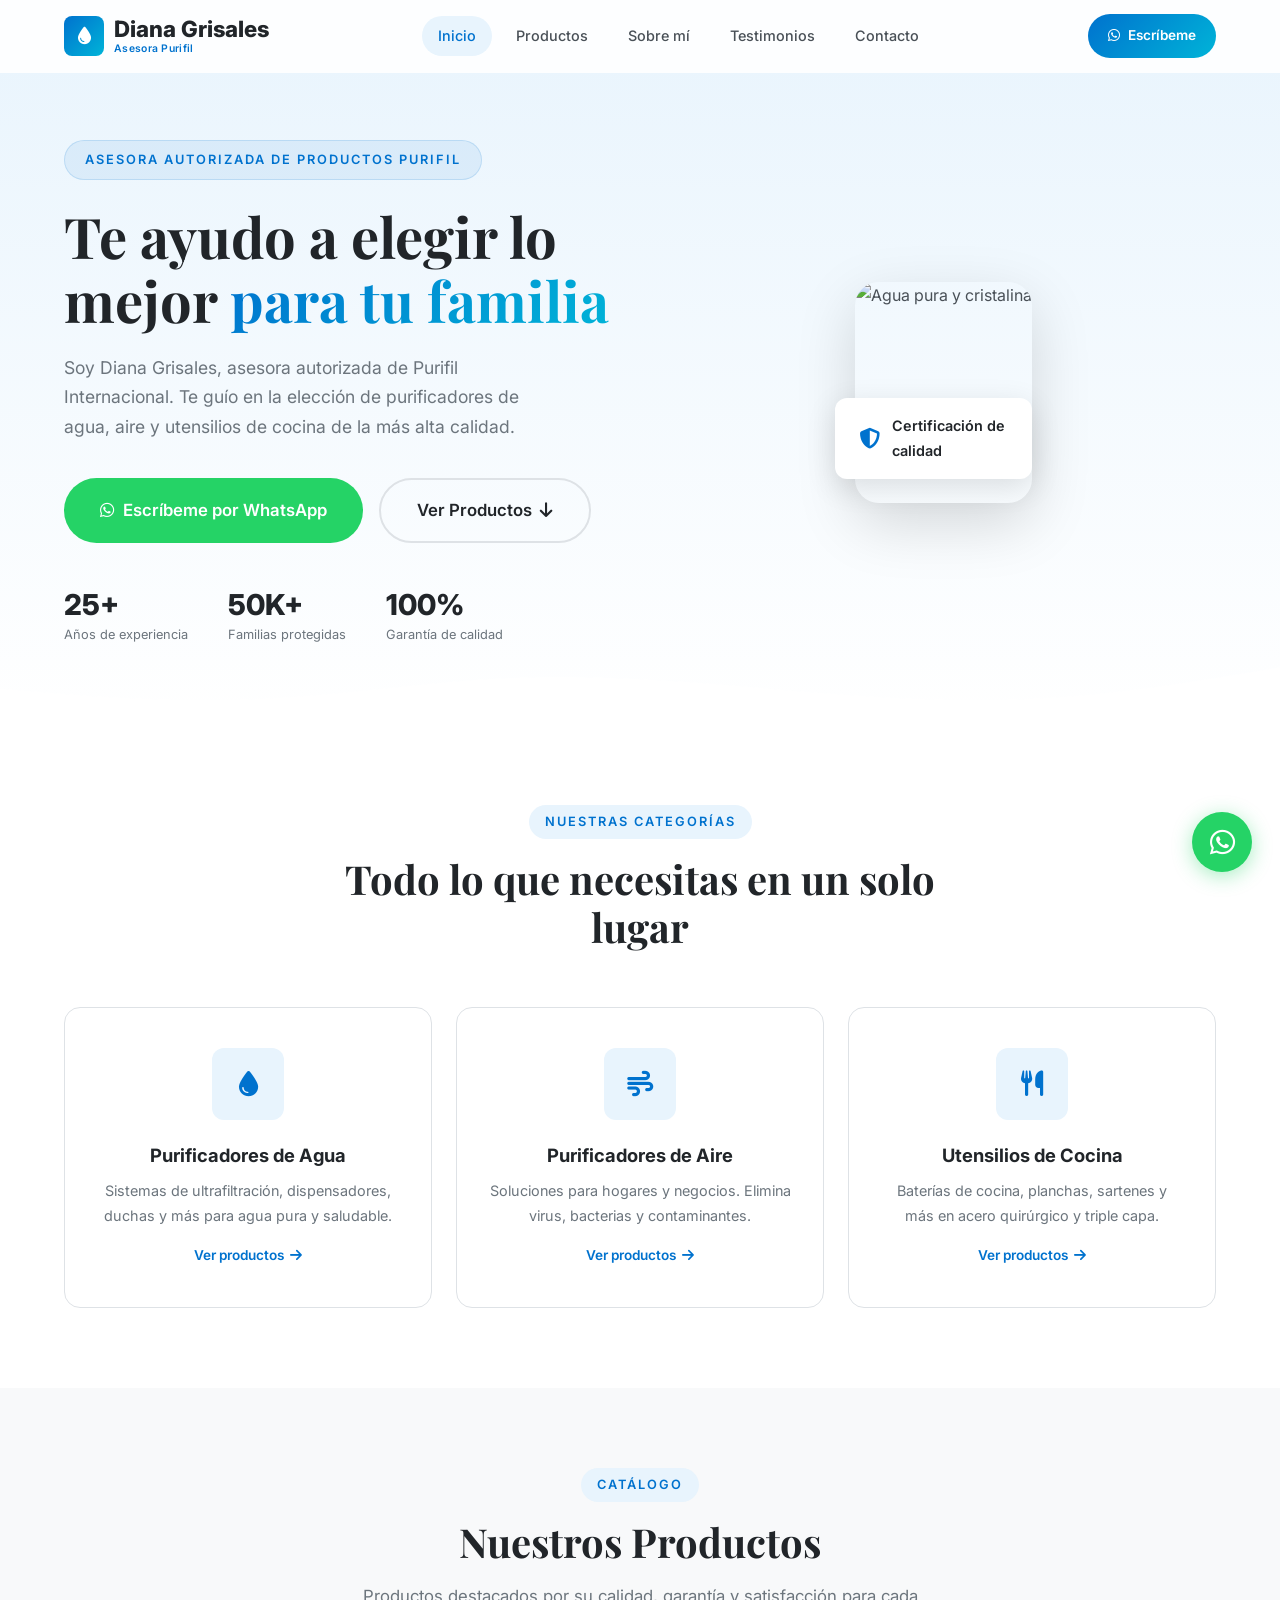
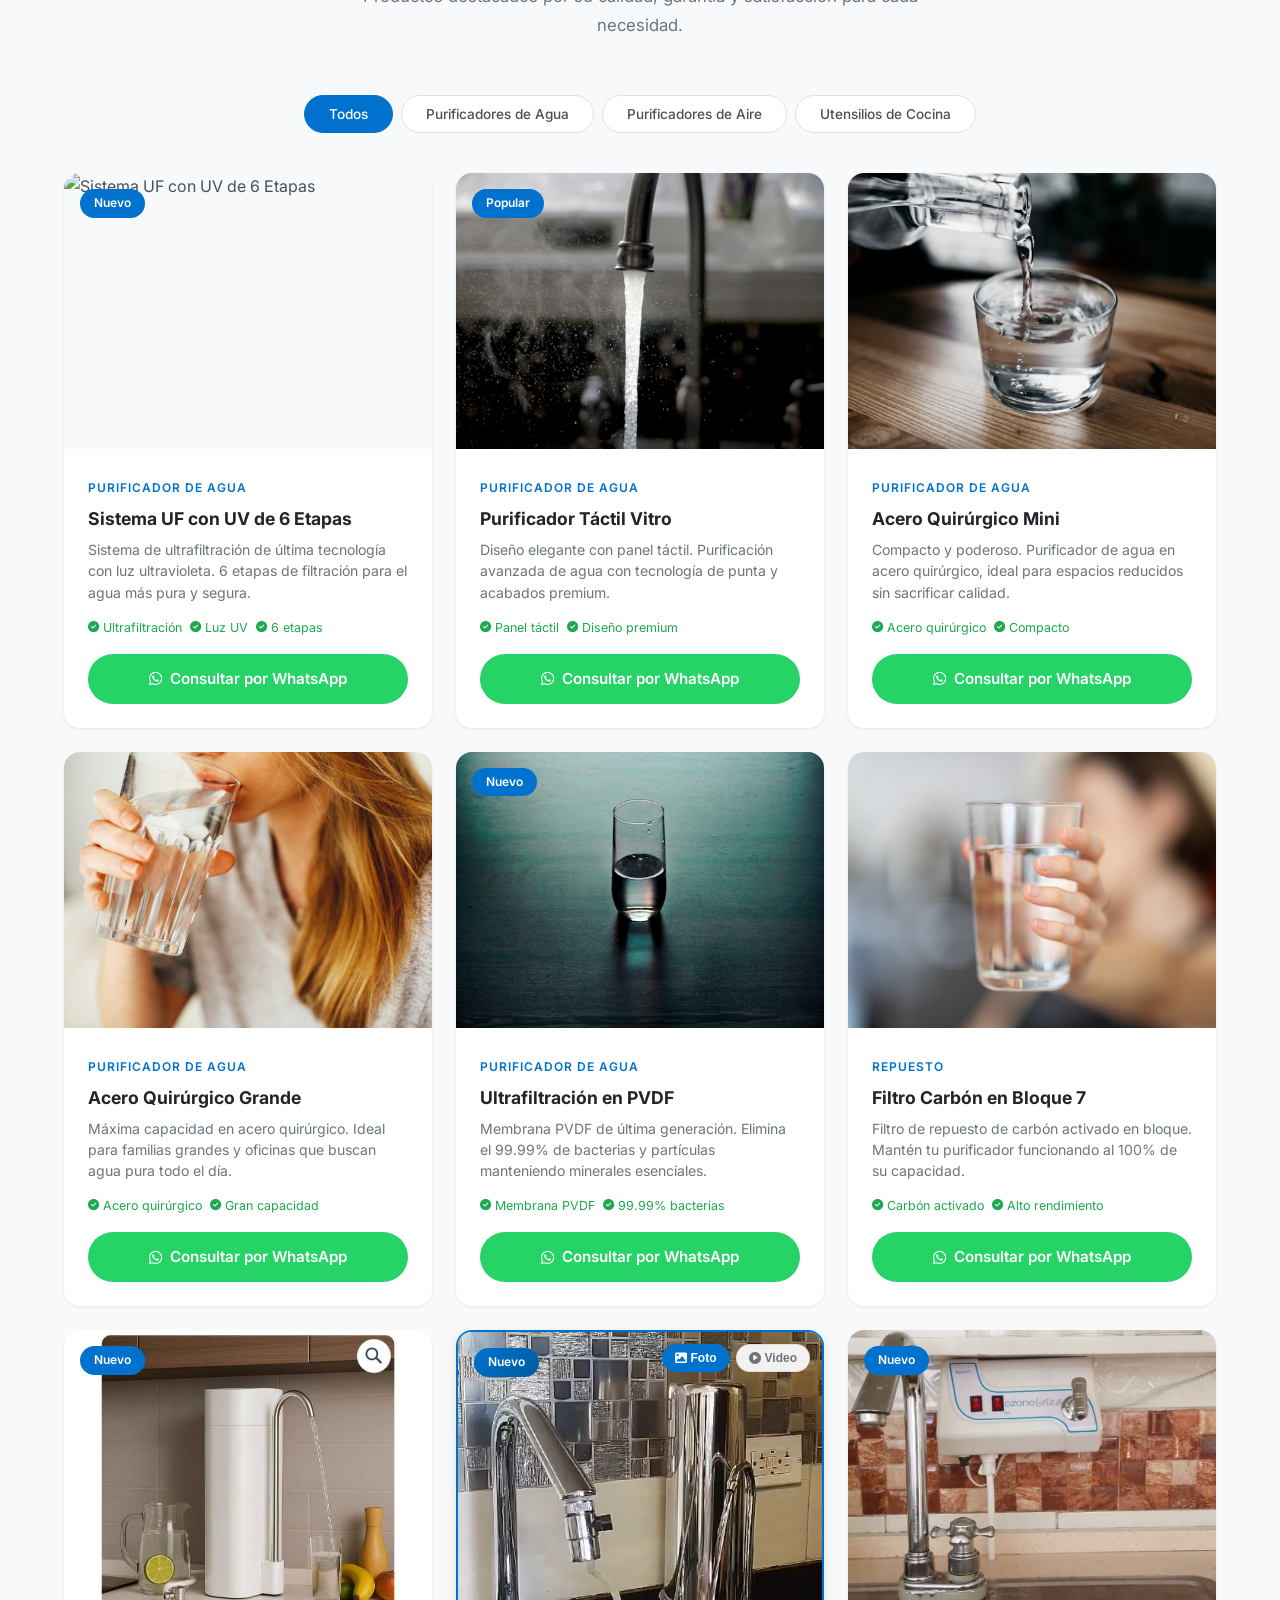
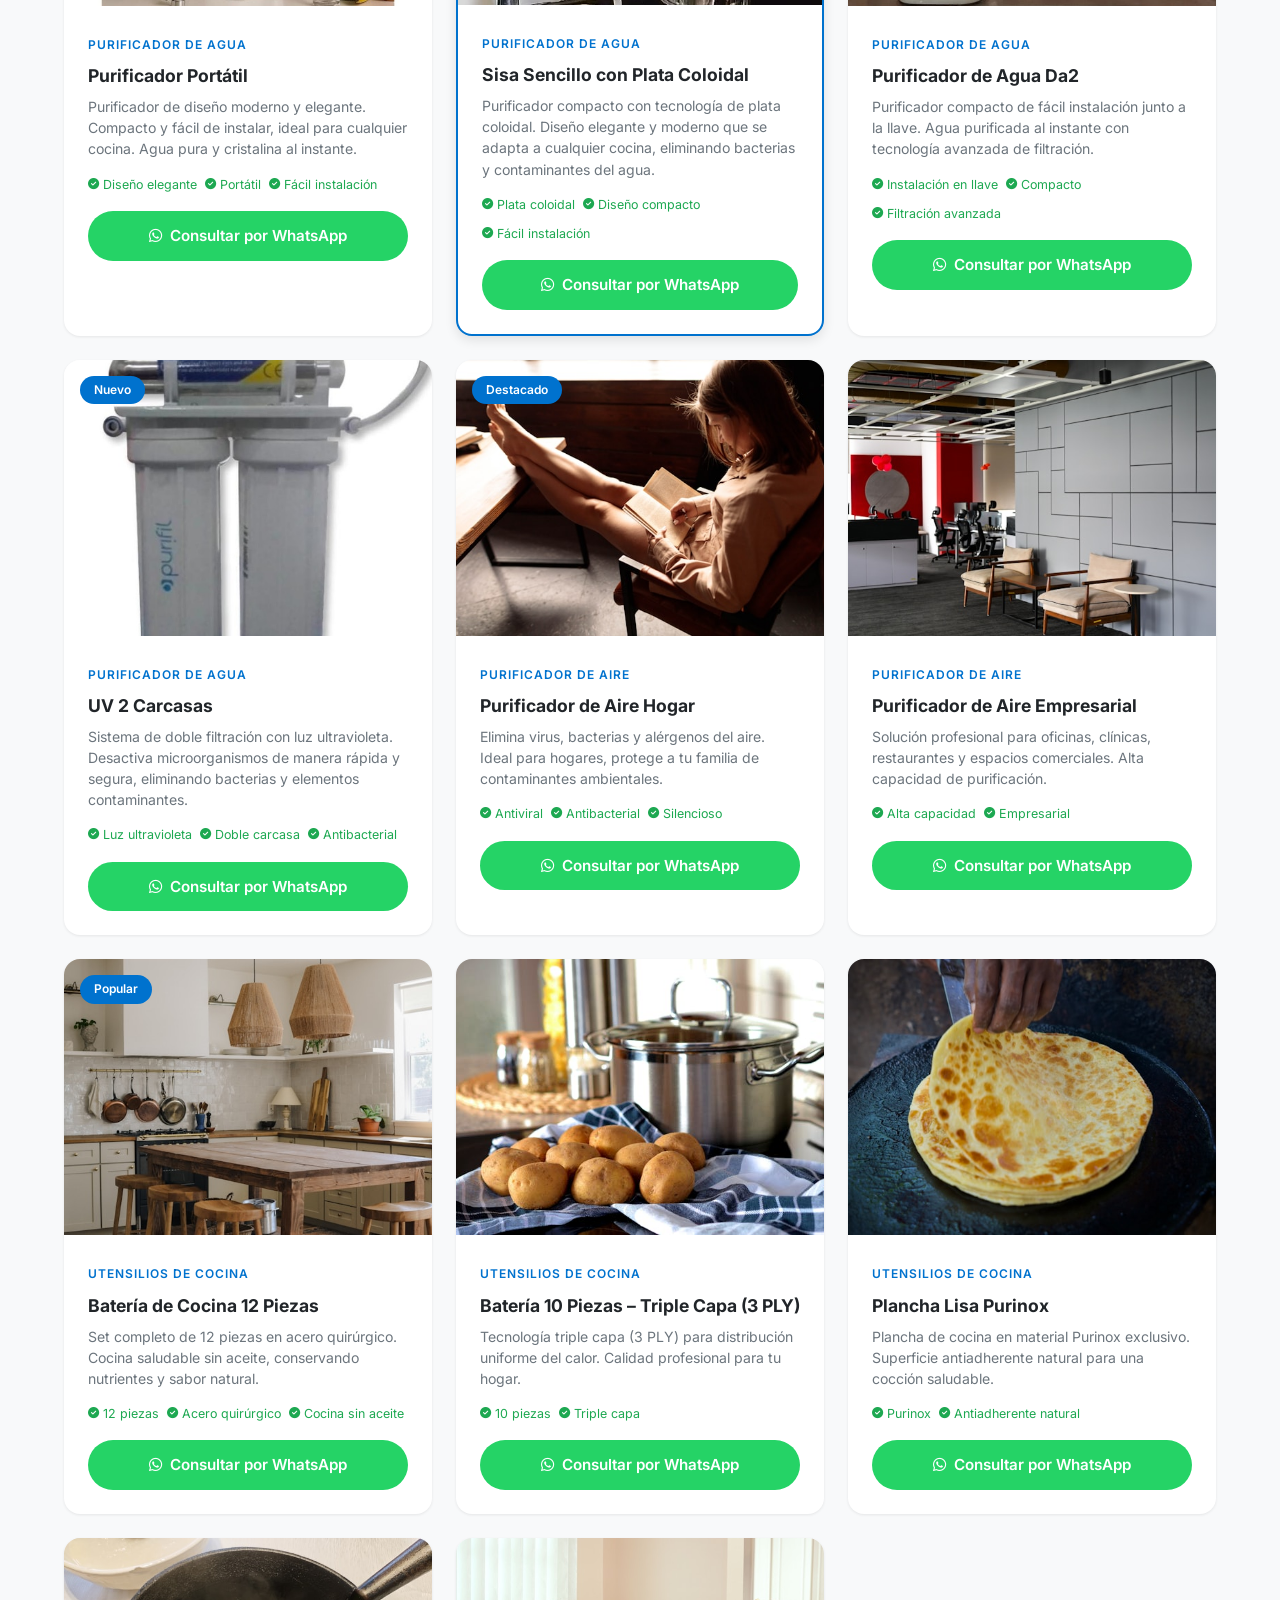
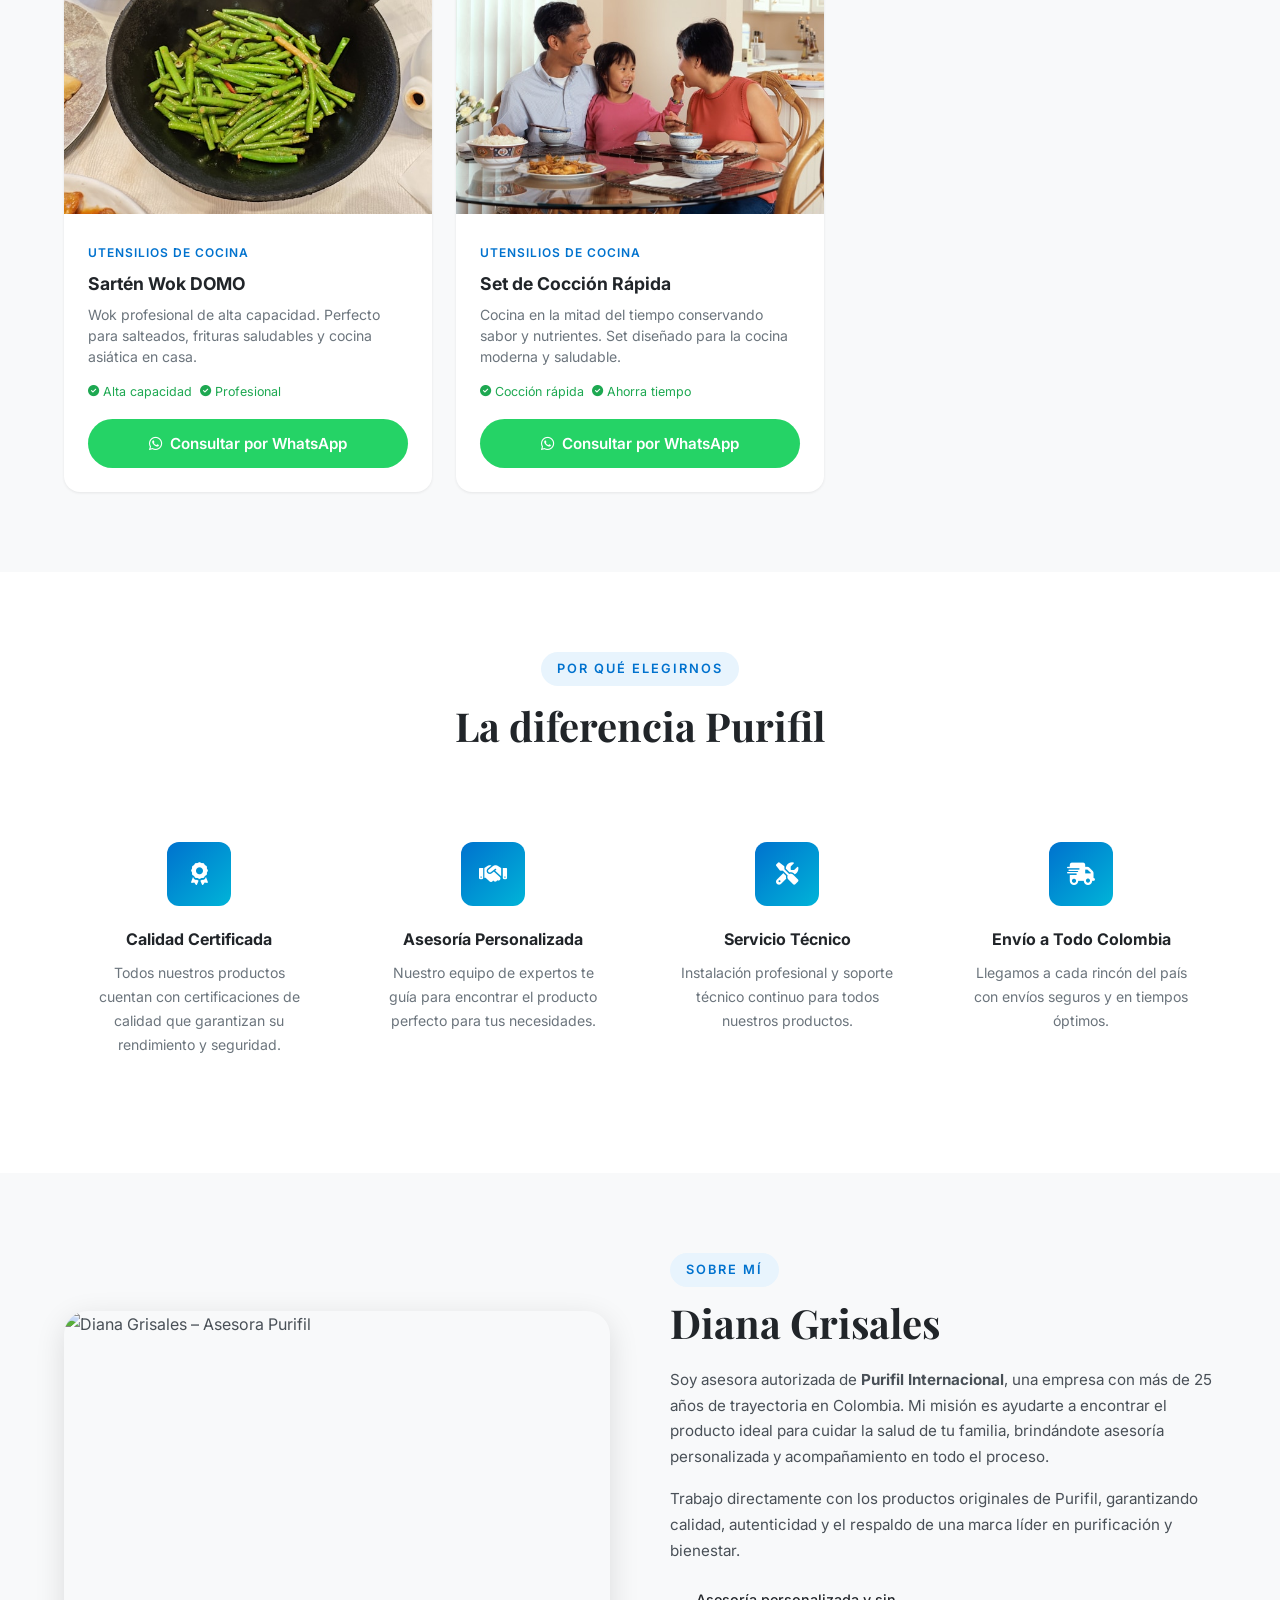
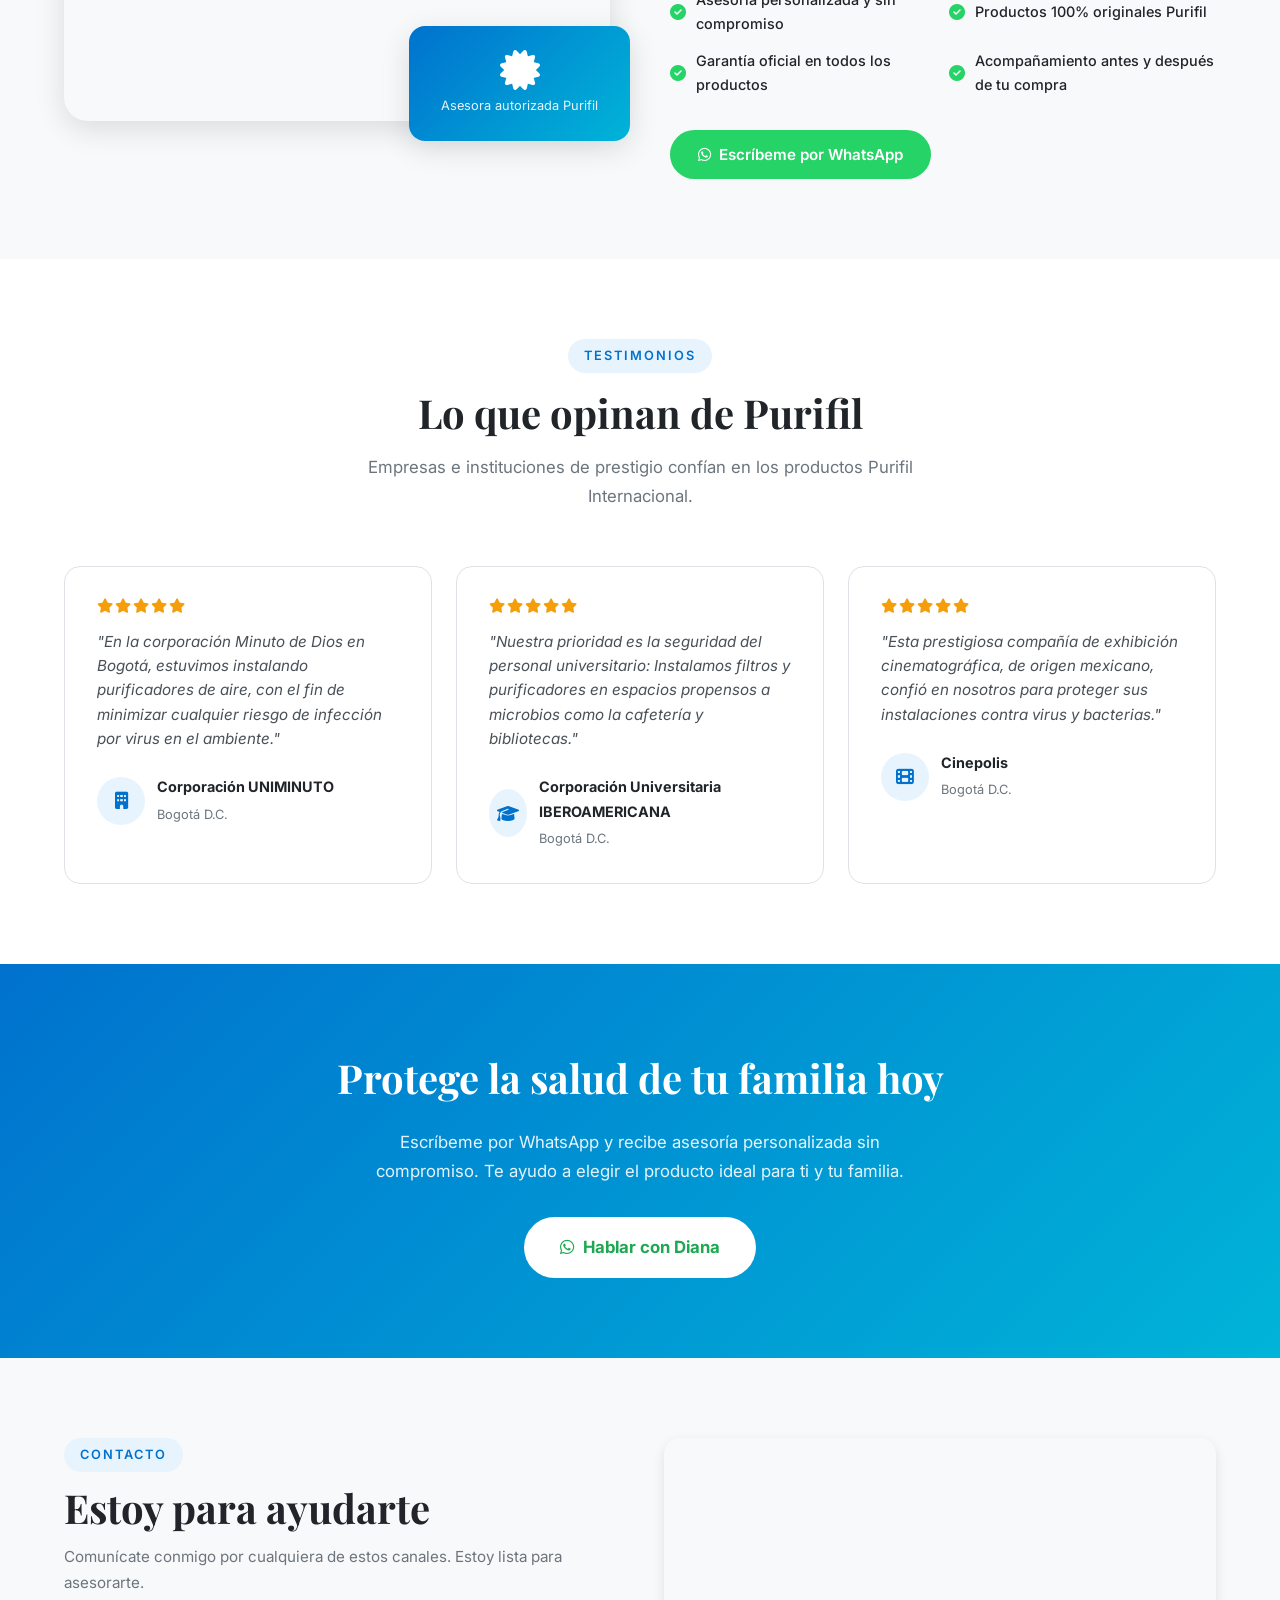
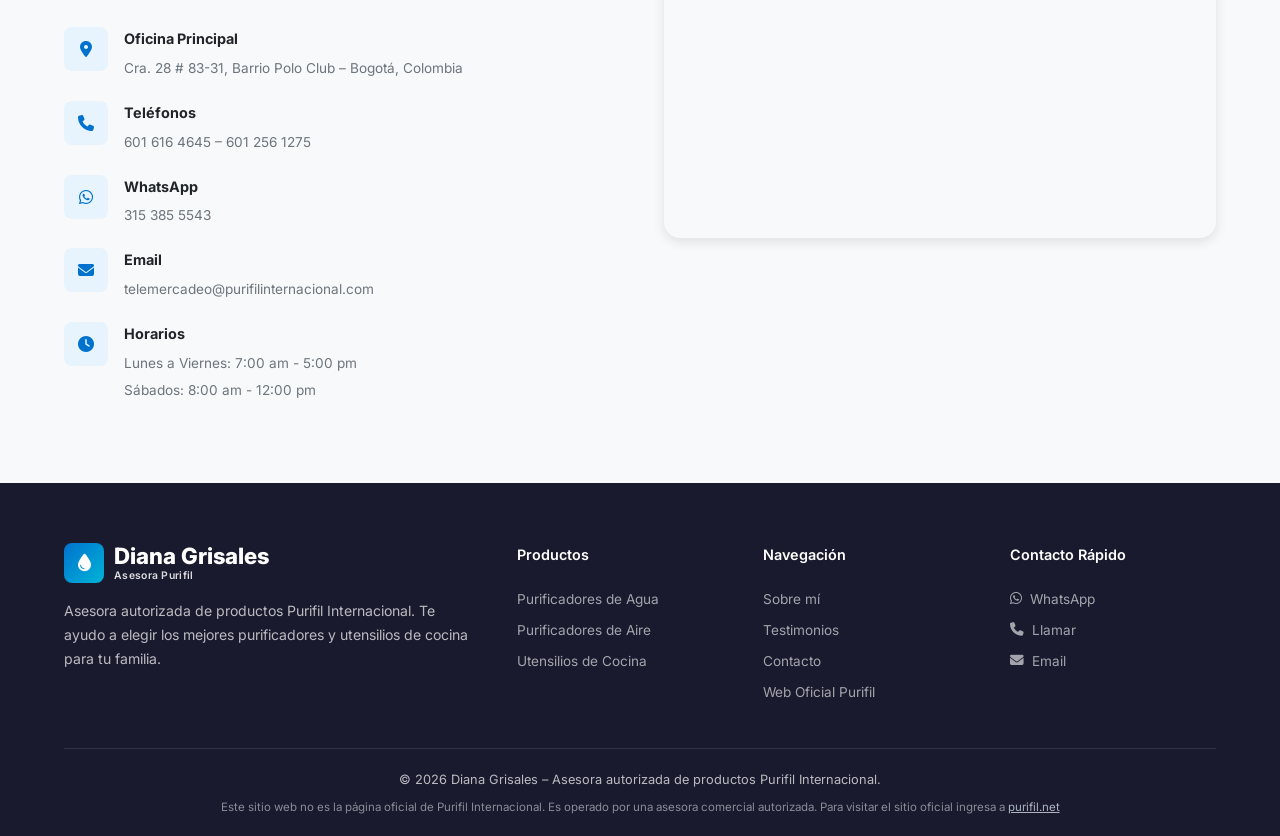
==== commit 590122d7: "fix: corregir imagen Sisa Sencillo y agregar Purificador Portátil - La imagen blanca correspondía al" ====
--- a/index.html
+++ b/index.html
@@ -283,6 +283,26 @@
           </div>
         </div>
 
+        <div class="product-card" data-category="agua">
+          <div class="product-card__badge">Nuevo</div>
+          <div class="product-card__image">
+            <img src="img/products/purificador-portatil.png" alt="Purificador Portátil – diseño moderno y elegante para tu cocina" loading="lazy">
+          </div>
+          <div class="product-card__body">
+            <span class="product-card__category">Purificador de Agua</span>
+            <h3 class="product-card__title">Purificador Portátil</h3>
+            <p class="product-card__desc">Purificador de diseño moderno y elegante. Compacto y fácil de instalar, ideal para cualquier cocina. Agua pura y cristalina al instante.</p>
+            <div class="product-card__features">
+              <span><i class="fas fa-check-circle"></i> Diseño elegante</span>
+              <span><i class="fas fa-check-circle"></i> Portátil</span>
+              <span><i class="fas fa-check-circle"></i> Fácil instalación</span>
+            </div>
+            <a href="#" data-wa-link data-wa-product="Purificador Portátil" class="btn btn--whatsapp btn--full">
+              <i class="fab fa-whatsapp"></i> Consultar por WhatsApp
+            </a>
+          </div>
+        </div>
+
         <div class="product-card product-card--featured" data-category="agua">
           <div class="product-card__badge">Nuevo</div>
           <div class="product-card__media">
@@ -295,10 +315,10 @@
               </button>
             </div>
             <div class="product-card__image media-content active" data-content="image">
-              <img src="img/products/sisa-sencillo.png" alt="Sisa Sencillo con Plata Coloidal – purificador de agua compacto y elegante" loading="lazy">
+              <img src="img/products/sisa-sencillo.jpg" alt="Sisa Sencillo con Plata Coloidal – purificador de agua con plata coloidal" loading="lazy">
             </div>
             <div class="product-card__video media-content" data-content="video">
-              <video src="videos/sisa-sencillo-demo.mp4" controls preload="metadata" poster="img/products/sisa-sencillo.png">
+              <video src="videos/sisa-sencillo-demo.mp4" controls preload="metadata" poster="img/products/sisa-sencillo.jpg">
                 Tu navegador no soporta el elemento de video.
               </video>
             </div>
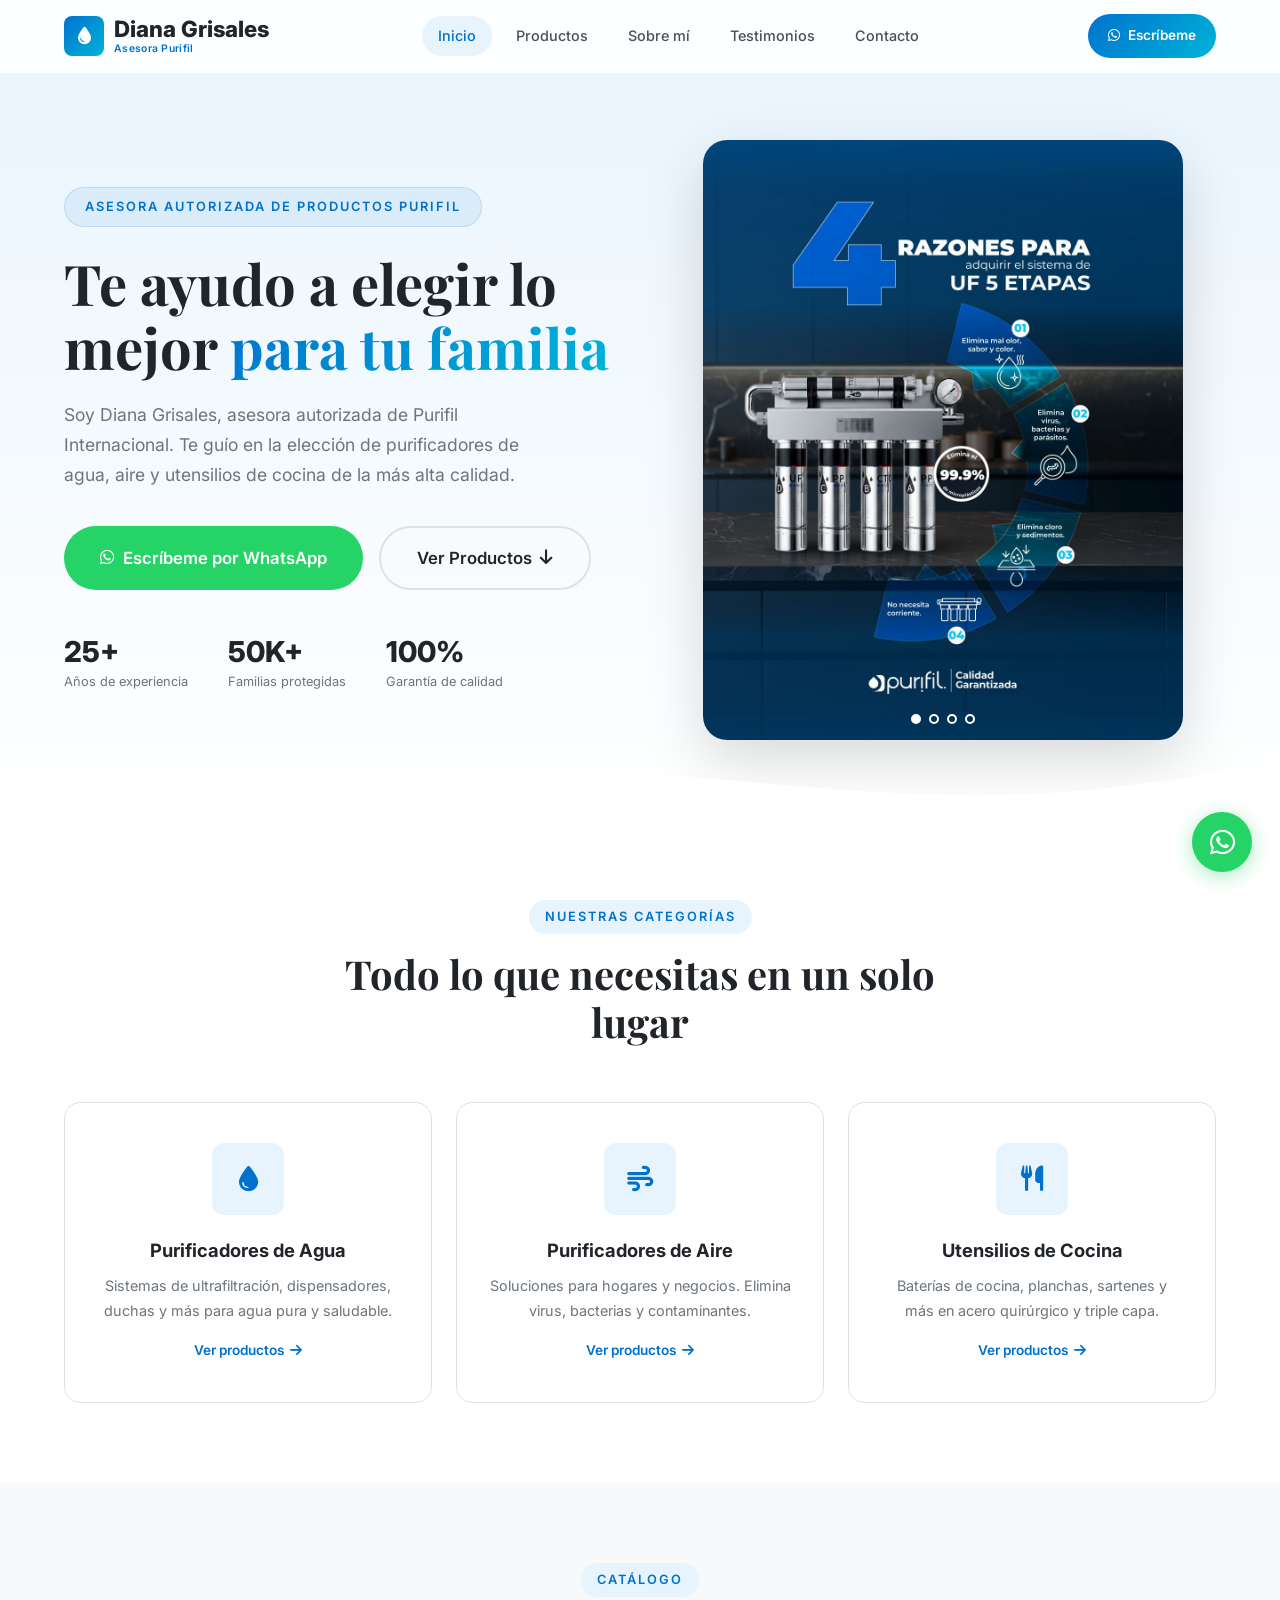
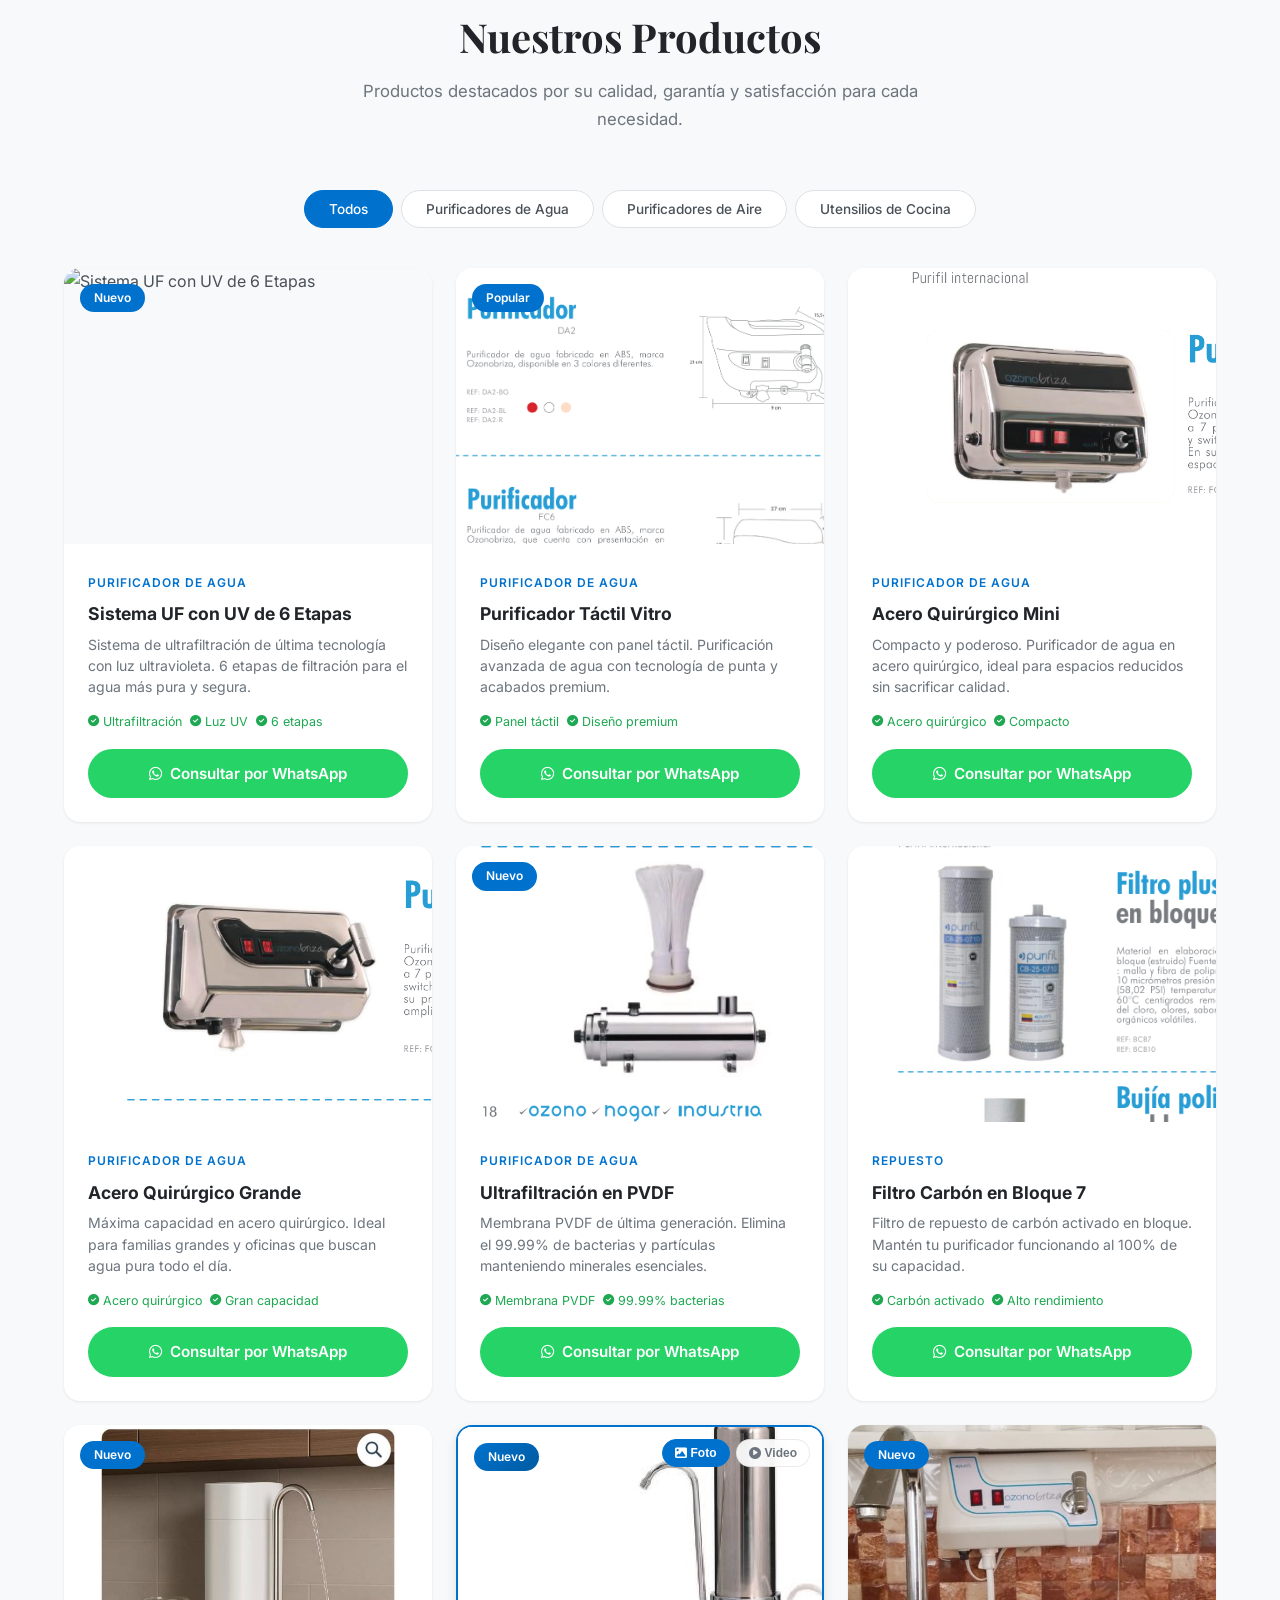
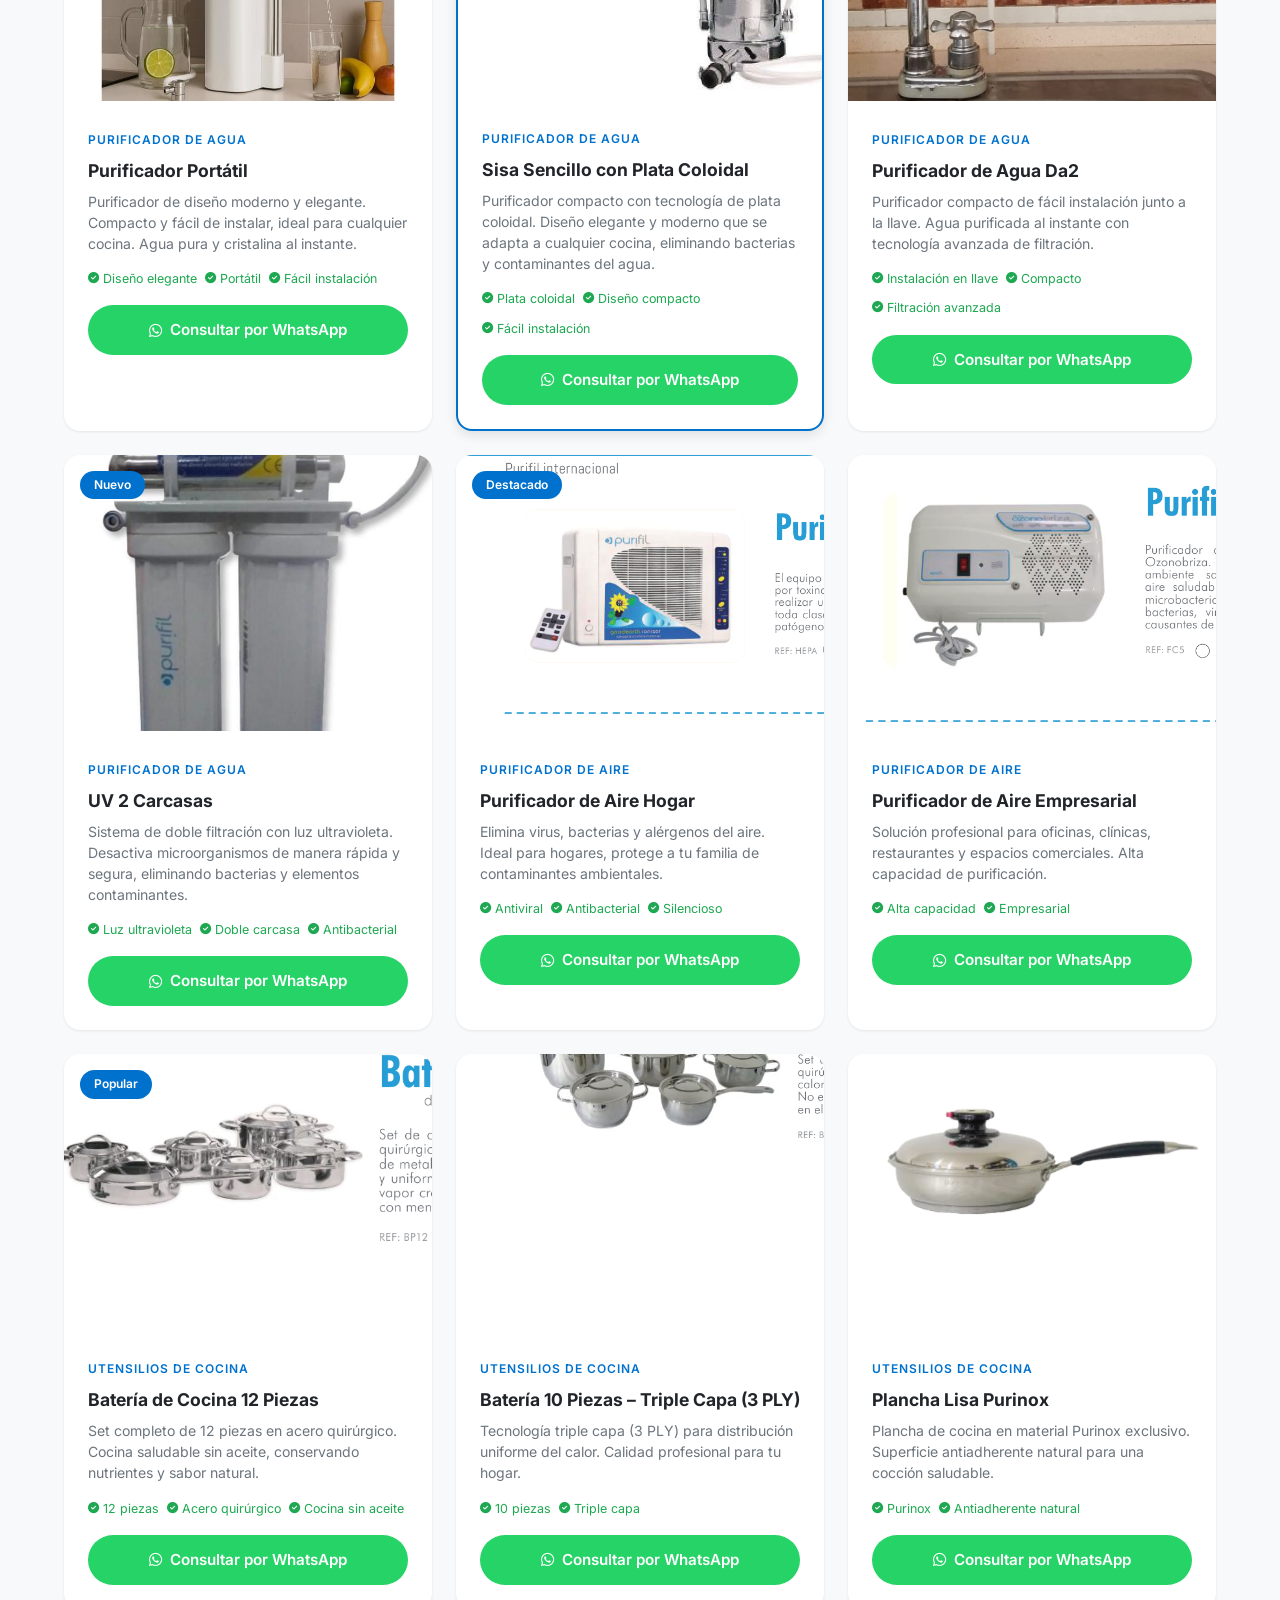
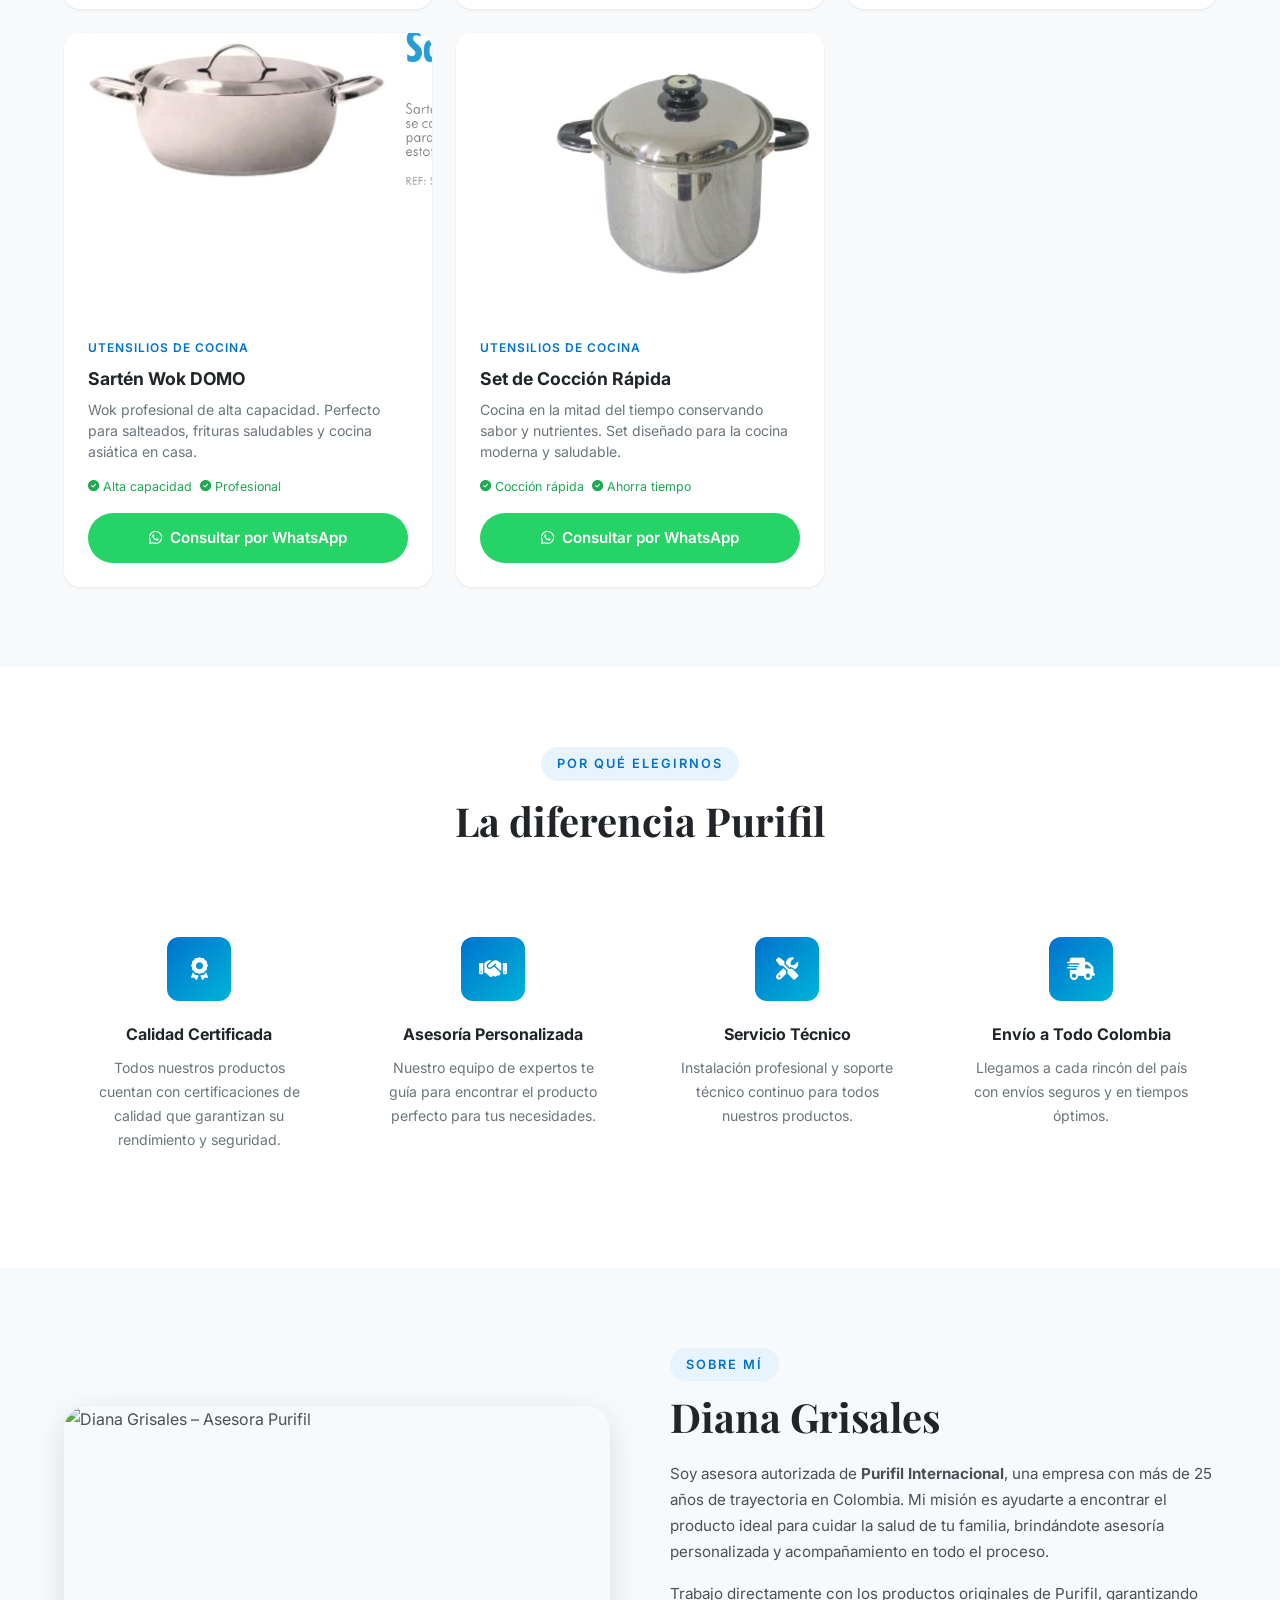
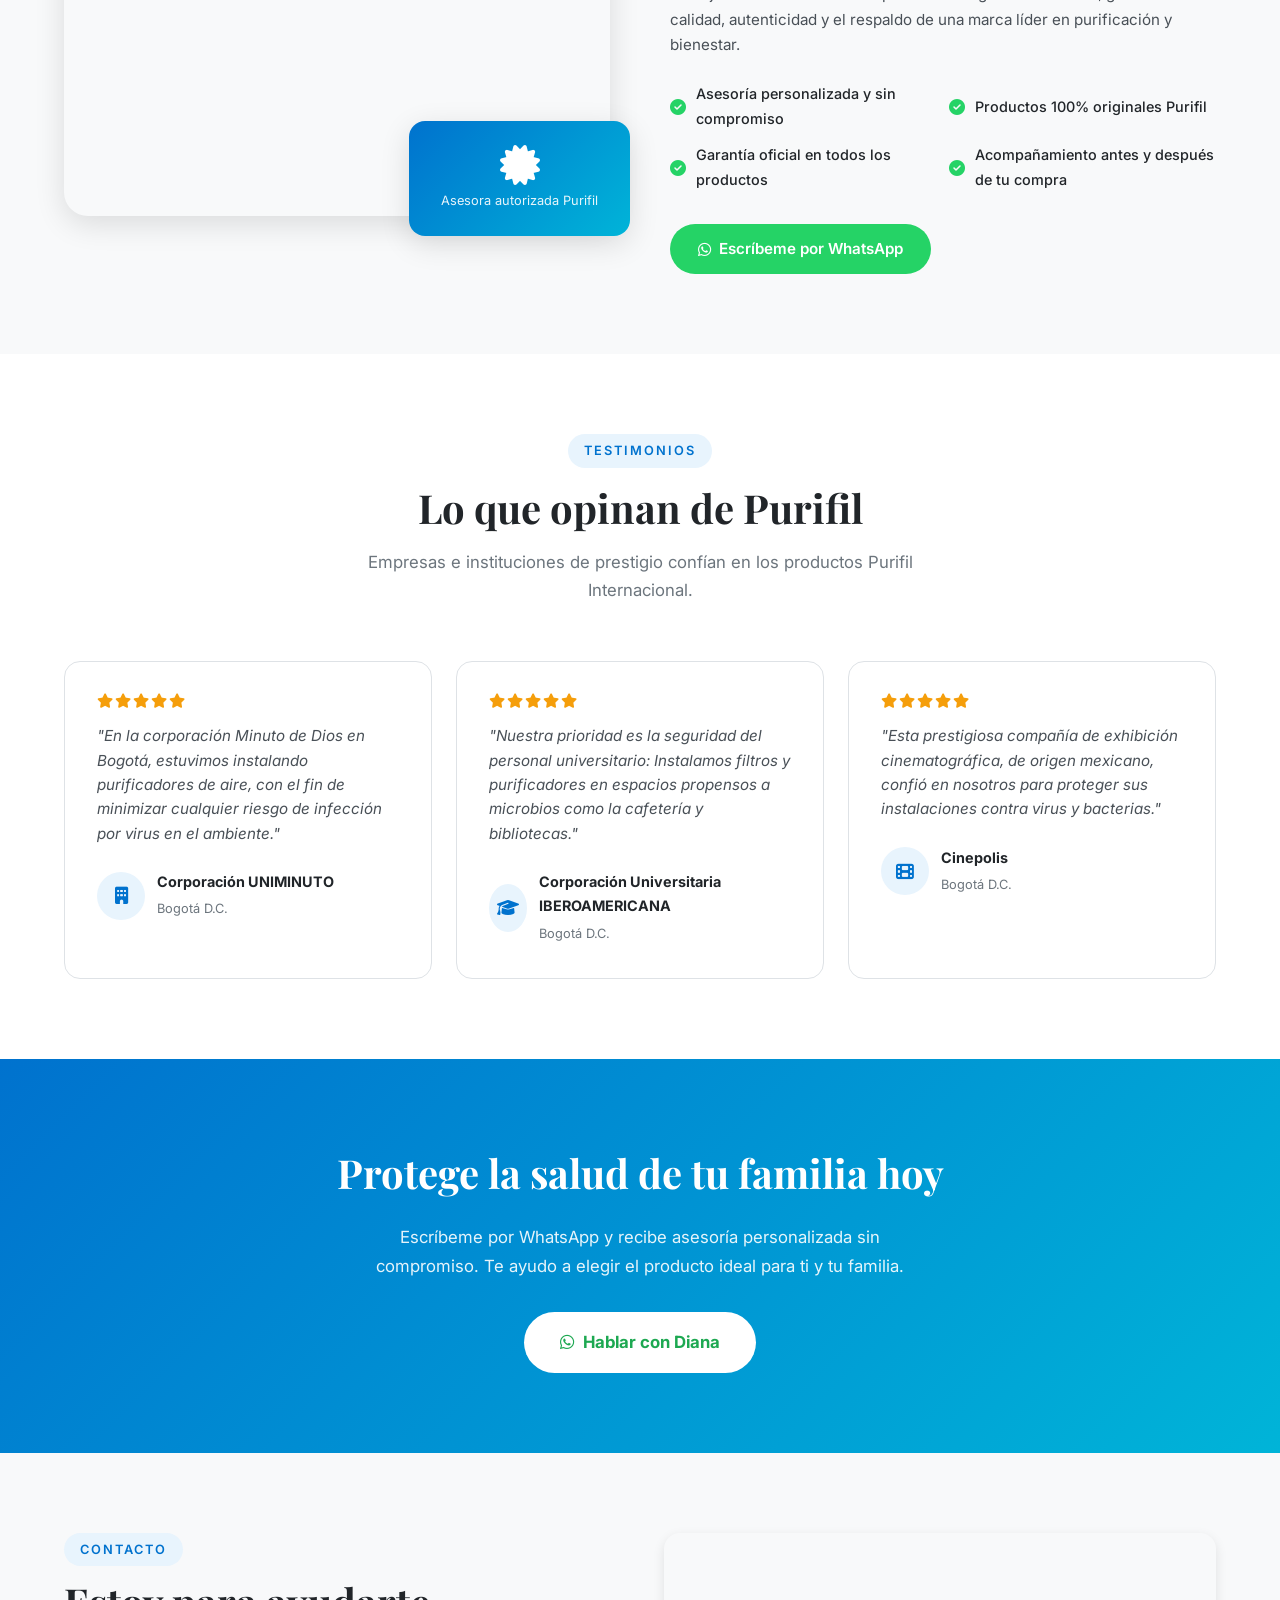
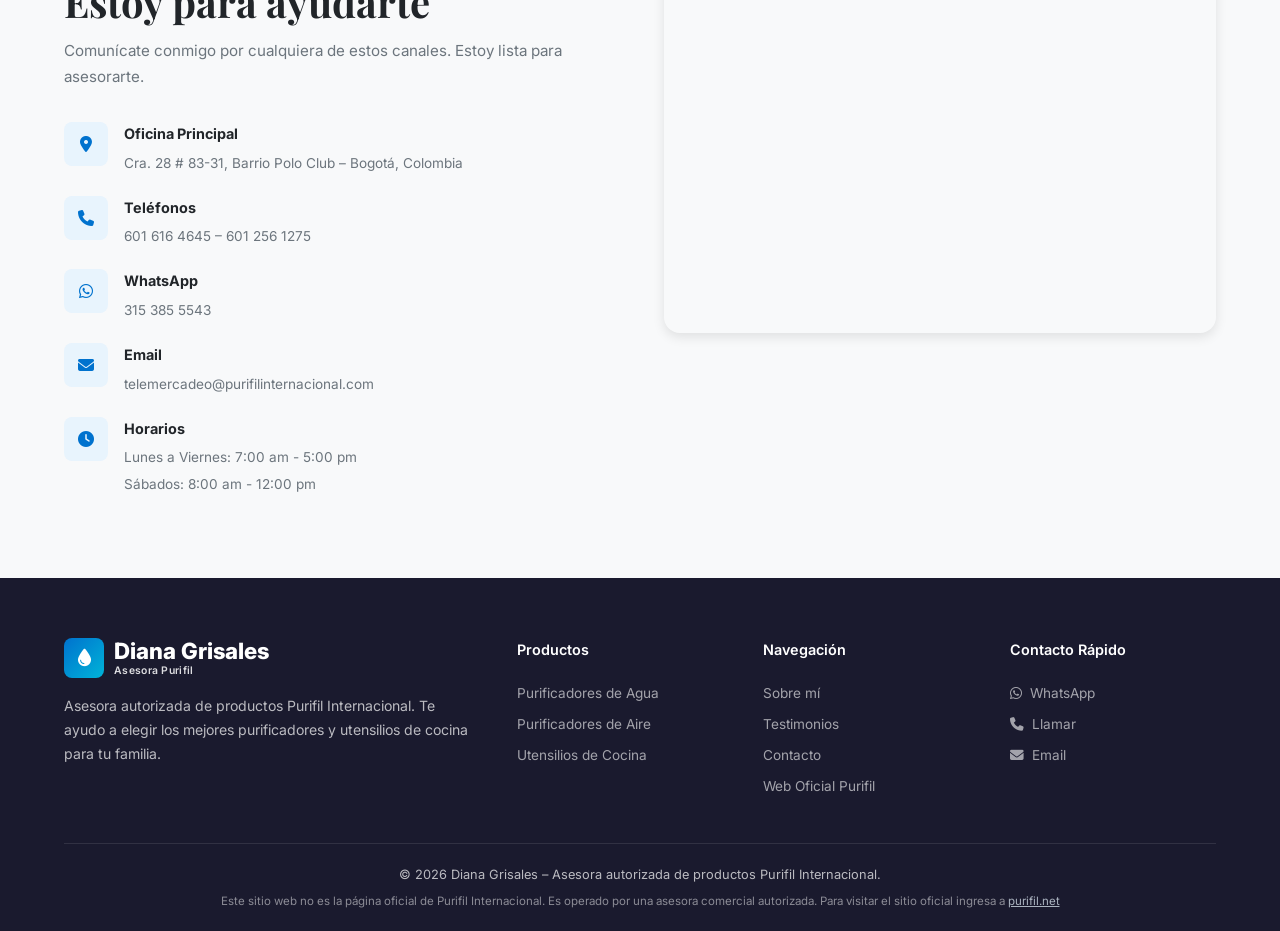
==== commit 63d09533: "feat: carrusel hero, imagenes oficiales Purifil y config pre-commit Co-authored-by: Cursor <cursorag" ====
--- a/index.html
+++ b/index.html
@@ -96,12 +96,29 @@
       </div>
 
       <div class="hero__visual">
-        <div class="hero__image-wrapper">
-          <img src="https://images.unsplash.com/photo-1504893524553-b855bce32c67?w=600&q=80" alt="Agua pura y cristalina" class="hero__image" loading="eager">
-          <div class="hero__float-card">
-            <i class="fas fa-shield-halved"></i>
-            <span>Certificación de calidad</span>
-          </div>
+        <div class="hero__carousel" id="heroCarousel">
+          <div class="carousel__track">
+            <div class="carousel__slide active">
+              <img src="img/banners/uf-5-etapas.png" alt="4 razones para adquirir el sistema de UF 5 Etapas – Purifil Calidad Garantizada" loading="eager">
+            </div>
+            <div class="carousel__slide">
+              <img src="img/banners/bateria-3ply.png" alt="5 beneficios de la batería 3-ply de 10 piezas – Purifil Calidad Garantizada" loading="lazy">
+            </div>
+            <div class="carousel__slide">
+              <img src="img/banners/utensilio-vital.png" alt="El utensilio vital para el inicio de clases de tu hijo es agua purificada – Purifil" loading="lazy">
+            </div>
+            <div class="carousel__slide">
+              <img src="img/banners/microplasticos.png" alt="Elimina el 99.9% de microplásticos, bacterias y virus – Purifil Calidad Garantizada" loading="lazy">
+            </div>
+          </div>
+          <div class="carousel__dots">
+            <button class="carousel__dot active" data-slide="0" aria-label="Slide 1"></button>
+            <button class="carousel__dot" data-slide="1" aria-label="Slide 2"></button>
+            <button class="carousel__dot" data-slide="2" aria-label="Slide 3"></button>
+            <button class="carousel__dot" data-slide="3" aria-label="Slide 4"></button>
+          </div>
+          <button class="carousel__btn carousel__btn--prev" aria-label="Anterior"><i class="fas fa-chevron-left"></i></button>
+          <button class="carousel__btn carousel__btn--next" aria-label="Siguiente"><i class="fas fa-chevron-right"></i></button>
         </div>
       </div>
     </div>
@@ -194,7 +211,7 @@
         <div class="product-card" data-category="agua">
           <div class="product-card__badge">Popular</div>
           <div class="product-card__image">
-            <img src="img/products/faucet-agua.jpg" alt="Purificador de Agua Táctil Vitro – agua pura directo del grifo" loading="lazy">
+            <img src="img/products/purificador-tactil.png" alt="Purificador de Agua Táctil Vitro – agua pura directo del grifo" loading="lazy">
           </div>
           <div class="product-card__body">
             <span class="product-card__category">Purificador de Agua</span>
@@ -212,7 +229,7 @@
 
         <div class="product-card" data-category="agua">
           <div class="product-card__image">
-            <img src="img/products/acero-mini.jpg" alt="Purificador en Acero Quirúrgico Mini" loading="lazy">
+            <img src="img/products/acero-mini.png" alt="Purificador en Acero Quirúrgico Mini" loading="lazy">
           </div>
           <div class="product-card__body">
             <span class="product-card__category">Purificador de Agua</span>
@@ -230,7 +247,7 @@
 
         <div class="product-card" data-category="agua">
           <div class="product-card__image">
-            <img src="img/products/agua-grifo.jpg" alt="Purificador Acero Quirúrgico Grande – agua limpia para tu bienestar" loading="lazy">
+            <img src="img/products/acero-grande.png" alt="Purificador Acero Quirúrgico Grande – agua limpia para tu bienestar" loading="lazy">
           </div>
           <div class="product-card__body">
             <span class="product-card__category">Purificador de Agua</span>
@@ -249,7 +266,7 @@
         <div class="product-card" data-category="agua">
           <div class="product-card__badge">Nuevo</div>
           <div class="product-card__image">
-            <img src="img/products/ultrafiltracion-pvdf.jpg" alt="Sistema de Ultrafiltración en PVDF" loading="lazy">
+            <img src="img/products/ultrafiltracion-pvdf.png" alt="Sistema de Ultrafiltración en PVDF" loading="lazy">
           </div>
           <div class="product-card__body">
             <span class="product-card__category">Purificador de Agua</span>
@@ -267,7 +284,7 @@
 
         <div class="product-card" data-category="agua">
           <div class="product-card__image">
-            <img src="img/products/filtro-carbon.jpg" alt="Filtro Carbón en Bloque 7" loading="lazy">
+            <img src="img/products/filtro-carbon.png" alt="Filtro Carbón en Bloque 7" loading="lazy">
           </div>
           <div class="product-card__body">
             <span class="product-card__category">Repuesto</span>
@@ -315,10 +332,10 @@
               </button>
             </div>
             <div class="product-card__image media-content active" data-content="image">
-              <img src="img/products/sisa-sencillo.jpg" alt="Sisa Sencillo con Plata Coloidal – purificador de agua con plata coloidal" loading="lazy">
+              <img src="img/products/sisa-sencillo.png" alt="Sisa Sencillo con Plata Coloidal – purificador de agua con plata coloidal" loading="lazy">
             </div>
             <div class="product-card__video media-content" data-content="video">
-              <video src="videos/sisa-sencillo-demo.mp4" controls preload="metadata" poster="img/products/sisa-sencillo.jpg">
+              <video src="videos/sisa-sencillo-demo.mp4" controls preload="metadata" poster="img/products/sisa-sencillo.png">
                 Tu navegador no soporta el elemento de video.
               </video>
             </div>
@@ -383,7 +400,7 @@
         <div class="product-card" data-category="aire" id="aire">
           <div class="product-card__badge">Destacado</div>
           <div class="product-card__image">
-            <img src="img/products/aire-hogar.jpg" alt="Purificador de Aire para Hogar" loading="lazy">
+            <img src="img/products/aire-hogar.png" alt="Purificador de Aire para Hogar" loading="lazy">
           </div>
           <div class="product-card__body">
             <span class="product-card__category">Purificador de Aire</span>
@@ -402,7 +419,7 @@
 
         <div class="product-card" data-category="aire">
           <div class="product-card__image">
-            <img src="img/products/aire-empresarial.jpg" alt="Purificador de Aire Empresarial" loading="lazy">
+            <img src="img/products/aire-empresarial.png" alt="Purificador de Aire Empresarial" loading="lazy">
           </div>
           <div class="product-card__body">
             <span class="product-card__category">Purificador de Aire</span>
@@ -423,7 +440,7 @@
         <div class="product-card" data-category="cocina" id="cocina">
           <div class="product-card__badge">Popular</div>
           <div class="product-card__image">
-            <img src="img/products/bateria-cocina.jpg" alt="Batería de Cocina 12 Piezas" loading="lazy">
+            <img src="img/products/bateria-cocina.png" alt="Batería de Cocina 12 Piezas" loading="lazy">
           </div>
           <div class="product-card__body">
             <span class="product-card__category">Utensilios de Cocina</span>
@@ -442,7 +459,7 @@
 
         <div class="product-card" data-category="cocina">
           <div class="product-card__image">
-            <img src="img/products/bateria-10.jpg" alt="Batería de Cocina 10 Piezas Triple Capa" loading="lazy">
+            <img src="img/products/bateria-10.png" alt="Batería de Cocina 10 Piezas Triple Capa" loading="lazy">
           </div>
           <div class="product-card__body">
             <span class="product-card__category">Utensilios de Cocina</span>
@@ -460,7 +477,7 @@
 
         <div class="product-card" data-category="cocina">
           <div class="product-card__image">
-            <img src="img/products/plancha-lisa.jpg" alt="Plancha Lisa Purinox" loading="lazy">
+            <img src="img/products/plancha-lisa.png" alt="Plancha Lisa Purinox" loading="lazy">
           </div>
           <div class="product-card__body">
             <span class="product-card__category">Utensilios de Cocina</span>
@@ -478,7 +495,7 @@
 
         <div class="product-card" data-category="cocina">
           <div class="product-card__image">
-            <img src="img/products/wok.jpg" alt="Sartén Wok DOMO" loading="lazy">
+            <img src="img/products/wok.png" alt="Sartén Wok DOMO" loading="lazy">
           </div>
           <div class="product-card__body">
             <span class="product-card__category">Utensilios de Cocina</span>
@@ -496,7 +513,7 @@
 
         <div class="product-card" data-category="cocina">
           <div class="product-card__image">
-            <img src="img/products/set-coccion.jpg" alt="Set de Cocción Rápida" loading="lazy">
+            <img src="img/products/set-coccion.png" alt="Set de Cocción Rápida" loading="lazy">
           </div>
           <div class="product-card__body">
             <span class="product-card__category">Utensilios de Cocina</span>
--- a/css/styles.css
+++ b/css/styles.css
@@ -372,44 +372,97 @@
   justify-content: center;
 }
 
-.hero__image-wrapper {
+/* --- Hero Carousel --- */
+.hero__carousel {
   position: relative;
-}
-
-.hero__image {
   width: 100%;
   max-width: 480px;
   border-radius: var(--radius-xl);
+  overflow: hidden;
   box-shadow: var(--shadow-xl);
+}
+
+.carousel__track {
+  position: relative;
+  width: 100%;
+  aspect-ratio: 4/5;
+}
+
+.carousel__slide {
+  position: absolute;
+  inset: 0;
+  opacity: 0;
+  transition: opacity 0.6s ease-in-out;
+  pointer-events: none;
+}
+
+.carousel__slide.active {
+  opacity: 1;
+  pointer-events: auto;
+}
+
+.carousel__slide img {
+  width: 100%;
+  height: 100%;
   object-fit: cover;
-  aspect-ratio: 4/5;
-}
-
-.hero__float-card {
+  display: block;
+}
+
+.carousel__btn {
   position: absolute;
-  bottom: 24px;
-  left: -20px;
+  top: 50%;
+  transform: translateY(-50%);
+  width: 40px;
+  height: 40px;
+  border: none;
+  border-radius: 50%;
+  background: rgba(255, 255, 255, 0.85);
+  color: var(--color-gray-900);
+  font-size: 0.9rem;
+  cursor: pointer;
+  display: flex;
+  align-items: center;
+  justify-content: center;
+  transition: var(--transition);
+  opacity: 0;
+  z-index: 2;
+}
+
+.hero__carousel:hover .carousel__btn {
+  opacity: 1;
+}
+
+.carousel__btn:hover {
   background: var(--color-white);
-  padding: 16px 24px;
-  border-radius: var(--radius-md);
-  box-shadow: var(--shadow-lg);
-  display: flex;
-  align-items: center;
-  gap: 12px;
-  font-size: 0.9rem;
-  font-weight: 600;
-  color: var(--color-gray-900);
-  animation: floatCard 3s ease-in-out infinite;
-}
-
-.hero__float-card i {
-  font-size: 1.3rem;
-  color: var(--color-primary);
-}
-
-@keyframes floatCard {
-  0%, 100% { transform: translateY(0); }
-  50% { transform: translateY(-8px); }
+  box-shadow: var(--shadow-md);
+}
+
+.carousel__btn--prev { left: 12px; }
+.carousel__btn--next { right: 12px; }
+
+.carousel__dots {
+  position: absolute;
+  bottom: 16px;
+  left: 50%;
+  transform: translateX(-50%);
+  display: flex;
+  gap: 8px;
+  z-index: 2;
+}
+
+.carousel__dot {
+  width: 10px;
+  height: 10px;
+  border: 2px solid var(--color-white);
+  border-radius: 50%;
+  background: transparent;
+  cursor: pointer;
+  padding: 0;
+  transition: var(--transition);
+}
+
+.carousel__dot.active {
+  background: var(--color-white);
 }
 
 .hero__wave {
@@ -1210,13 +1263,8 @@
     order: -1;
   }
 
-  .hero__image {
+  .hero__carousel {
     max-width: 360px;
-  }
-
-  .hero__float-card {
-    left: auto;
-    right: 10%;
   }
 
   .categories__grid {
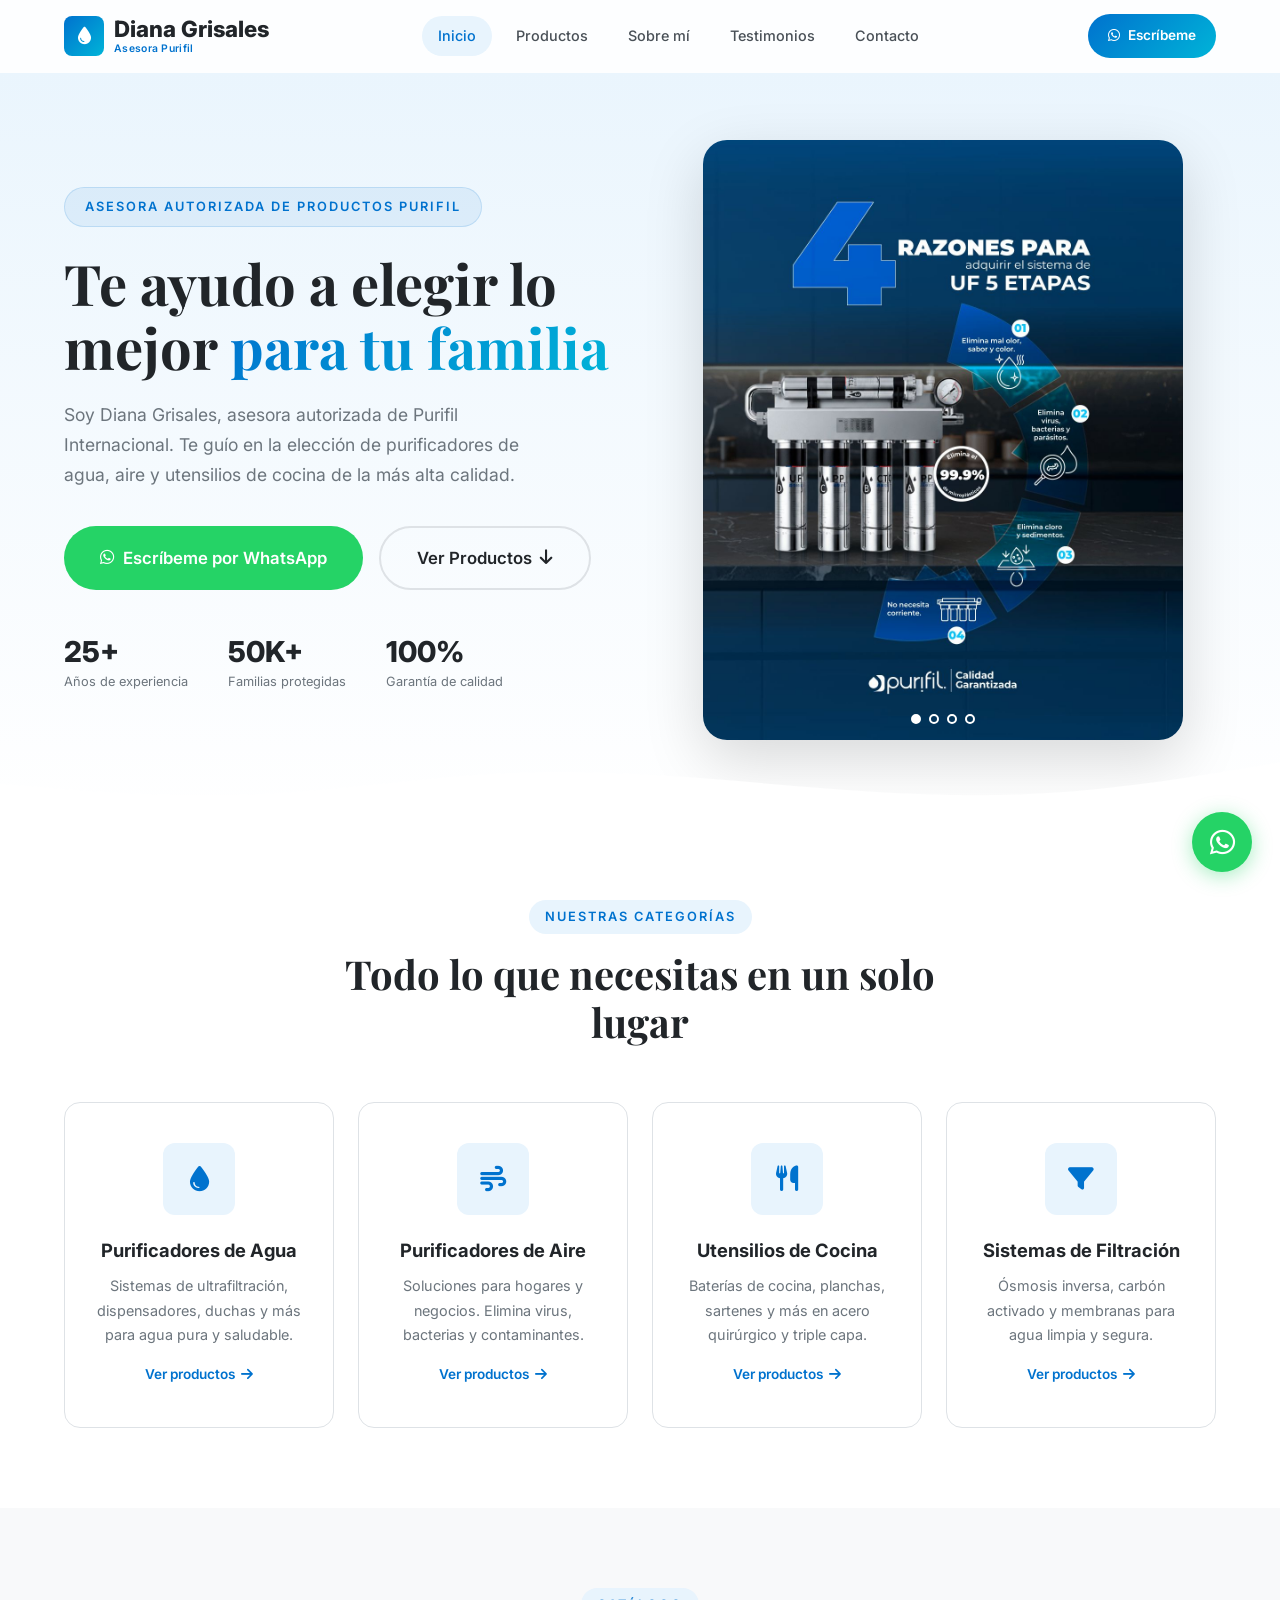
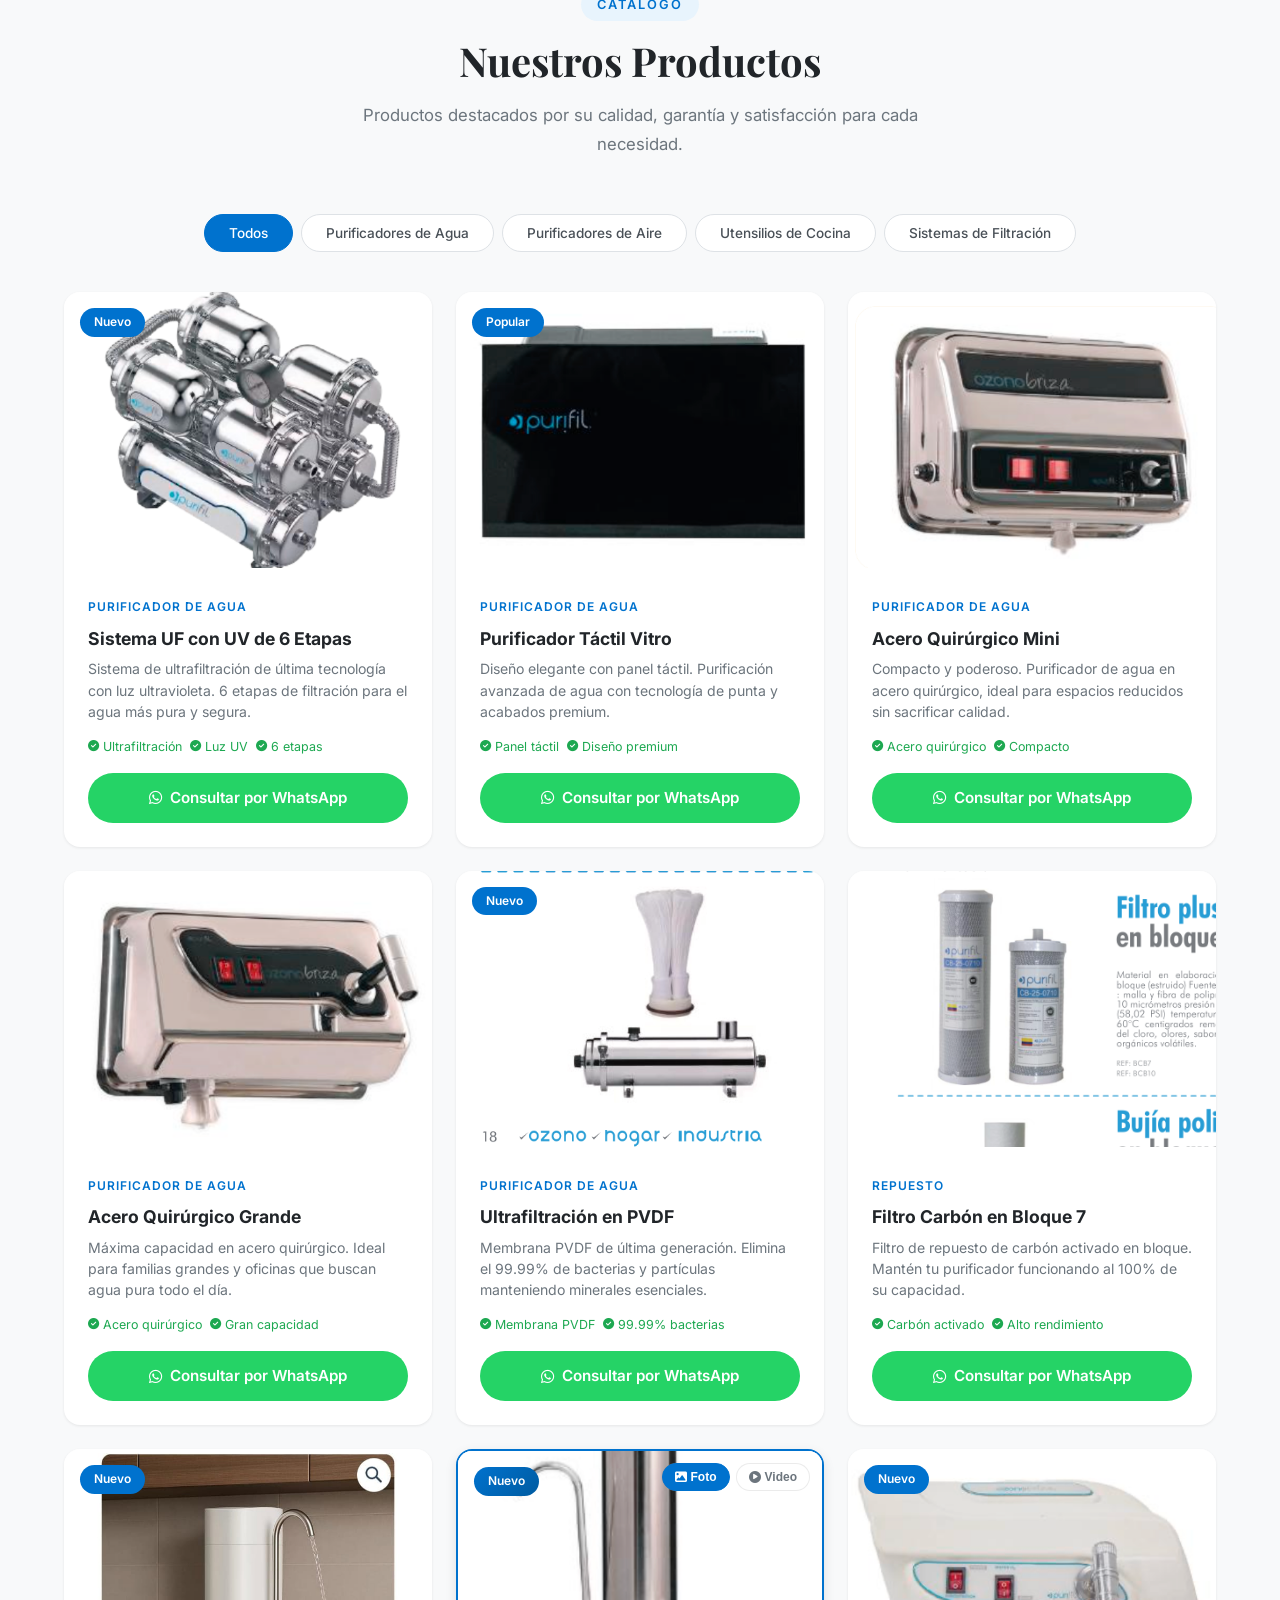
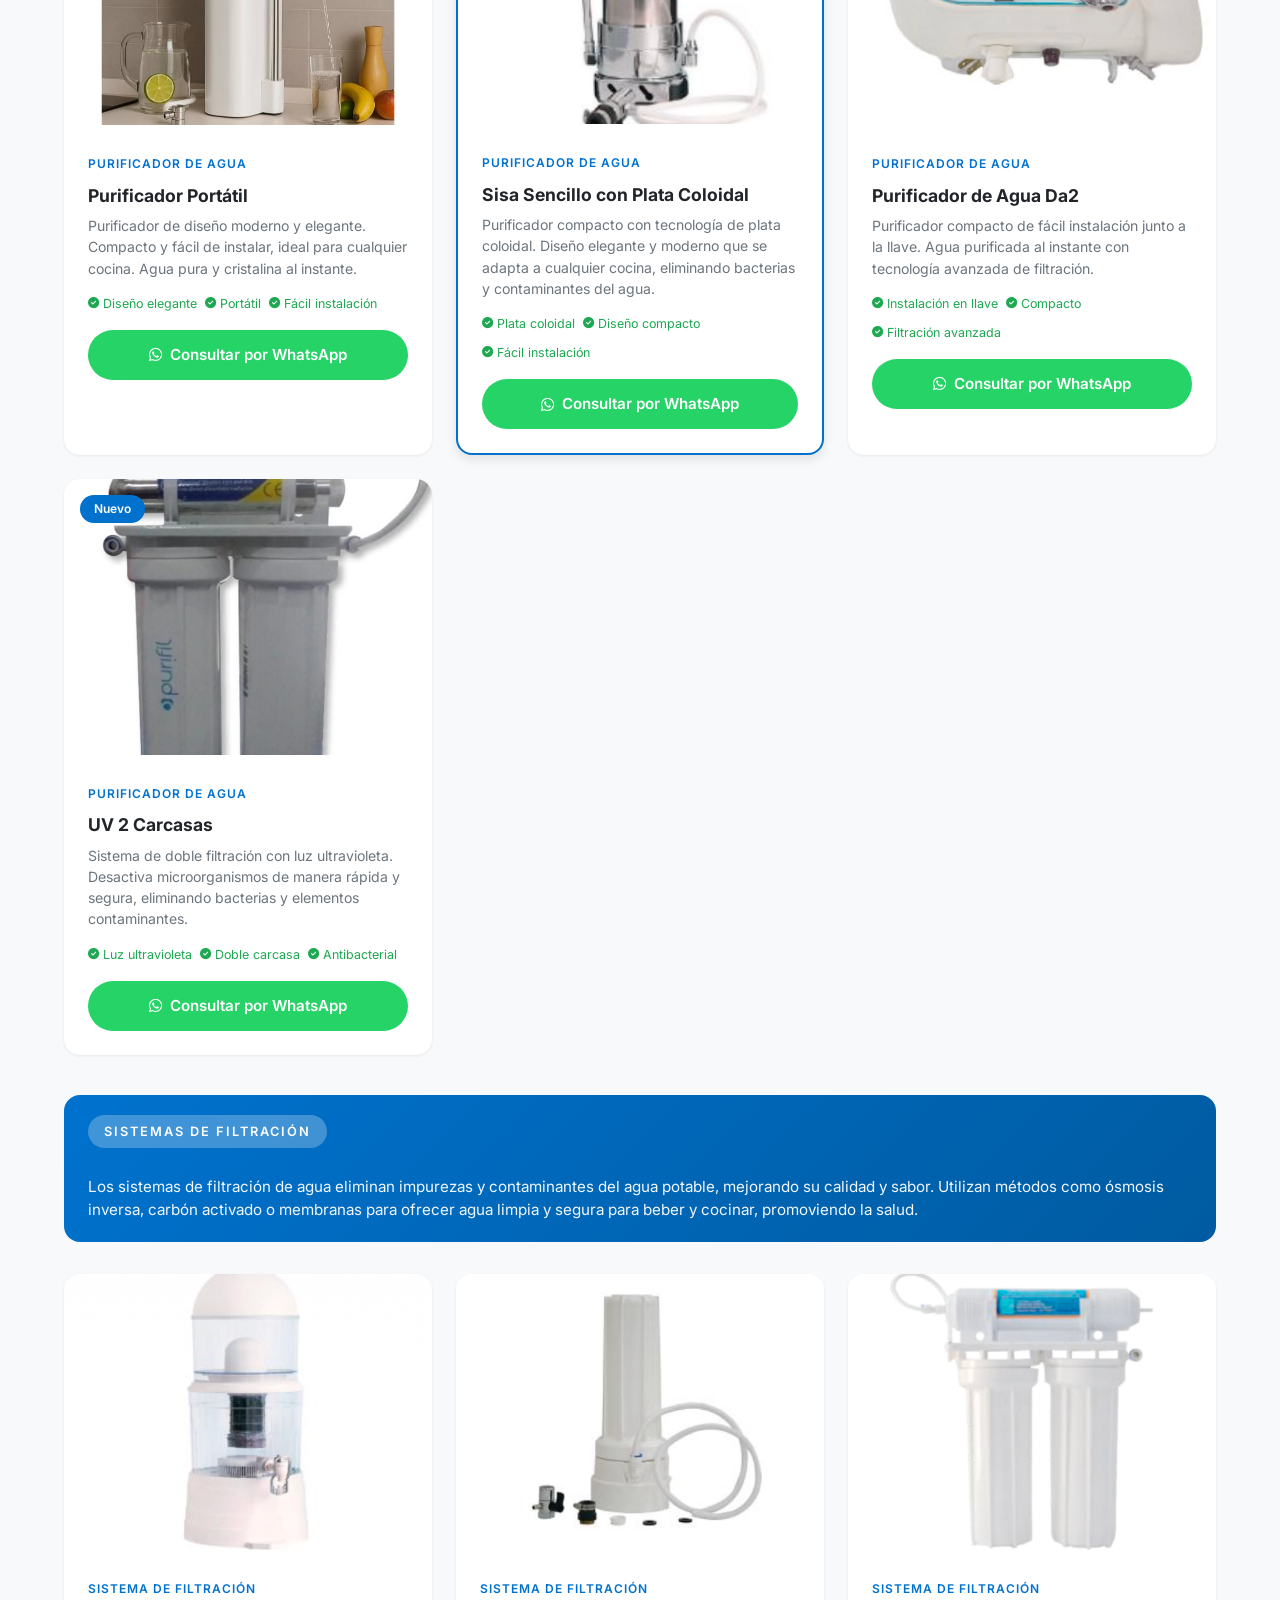
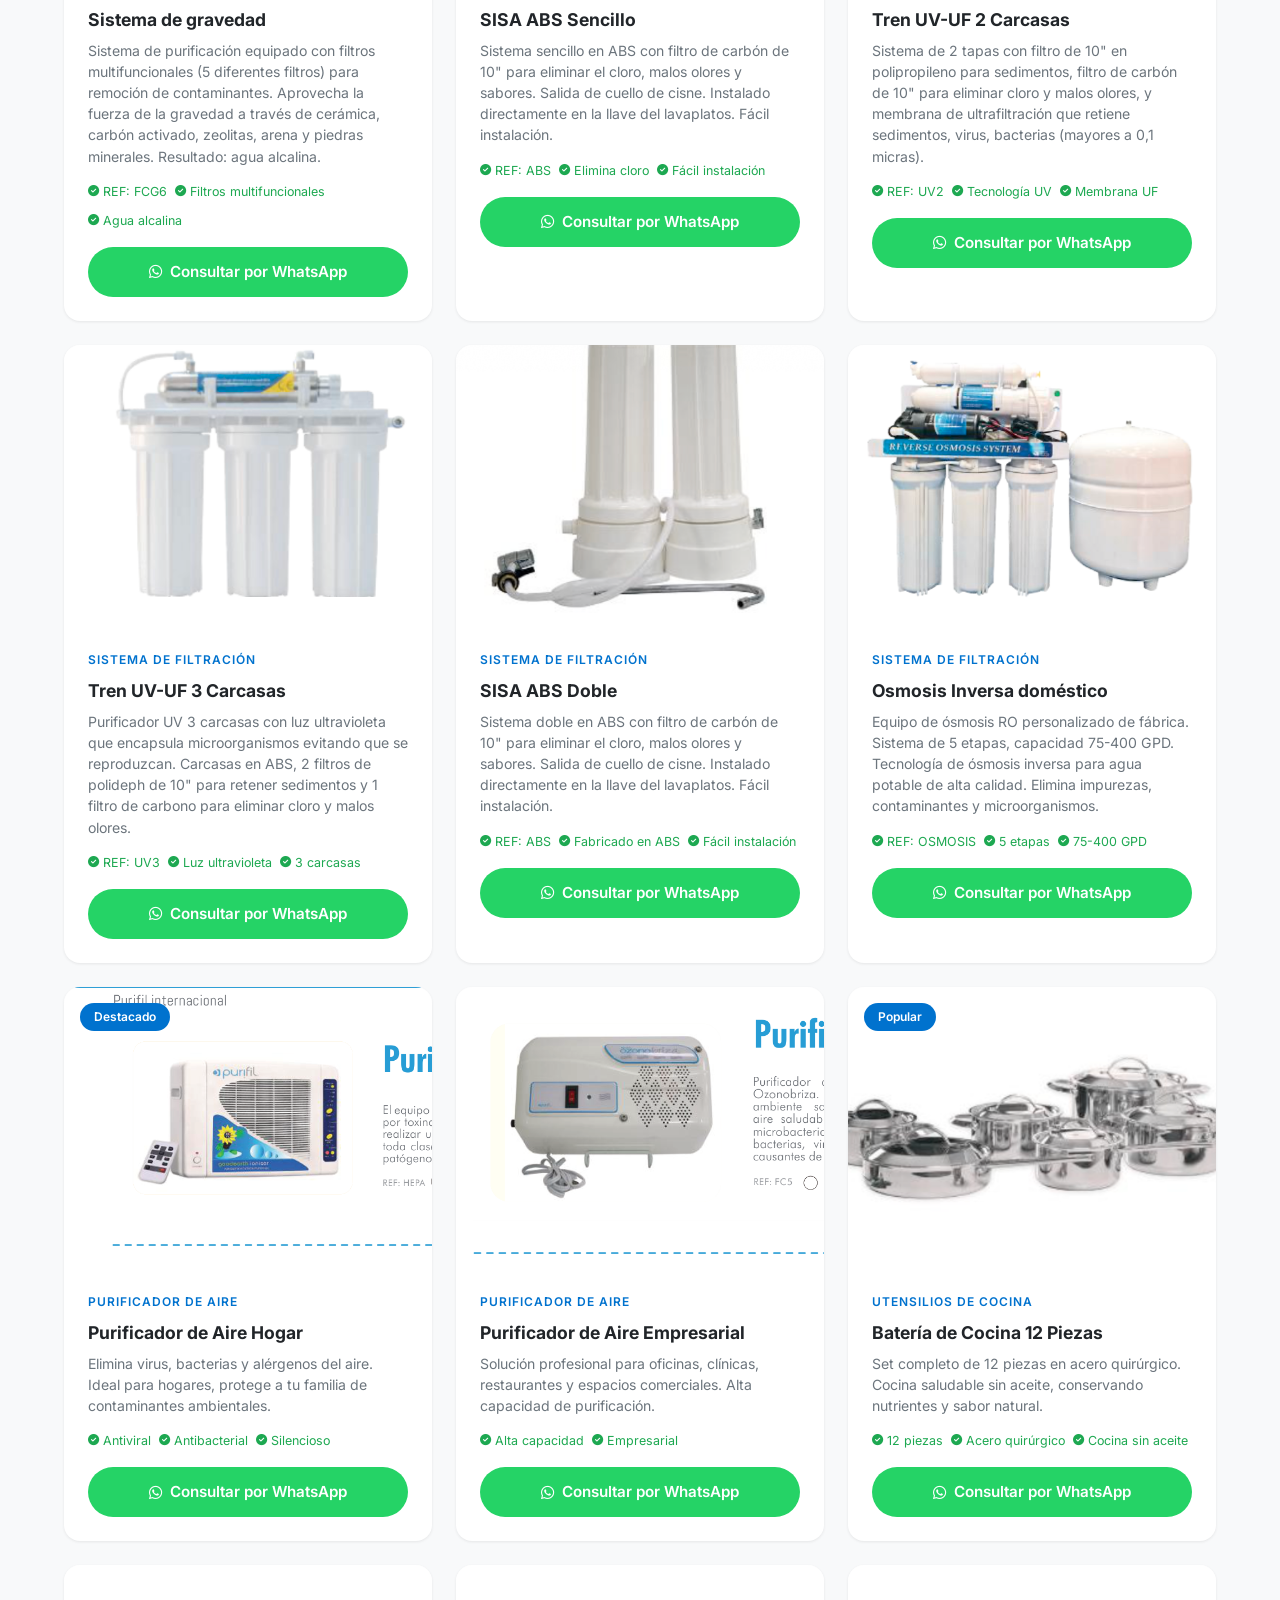
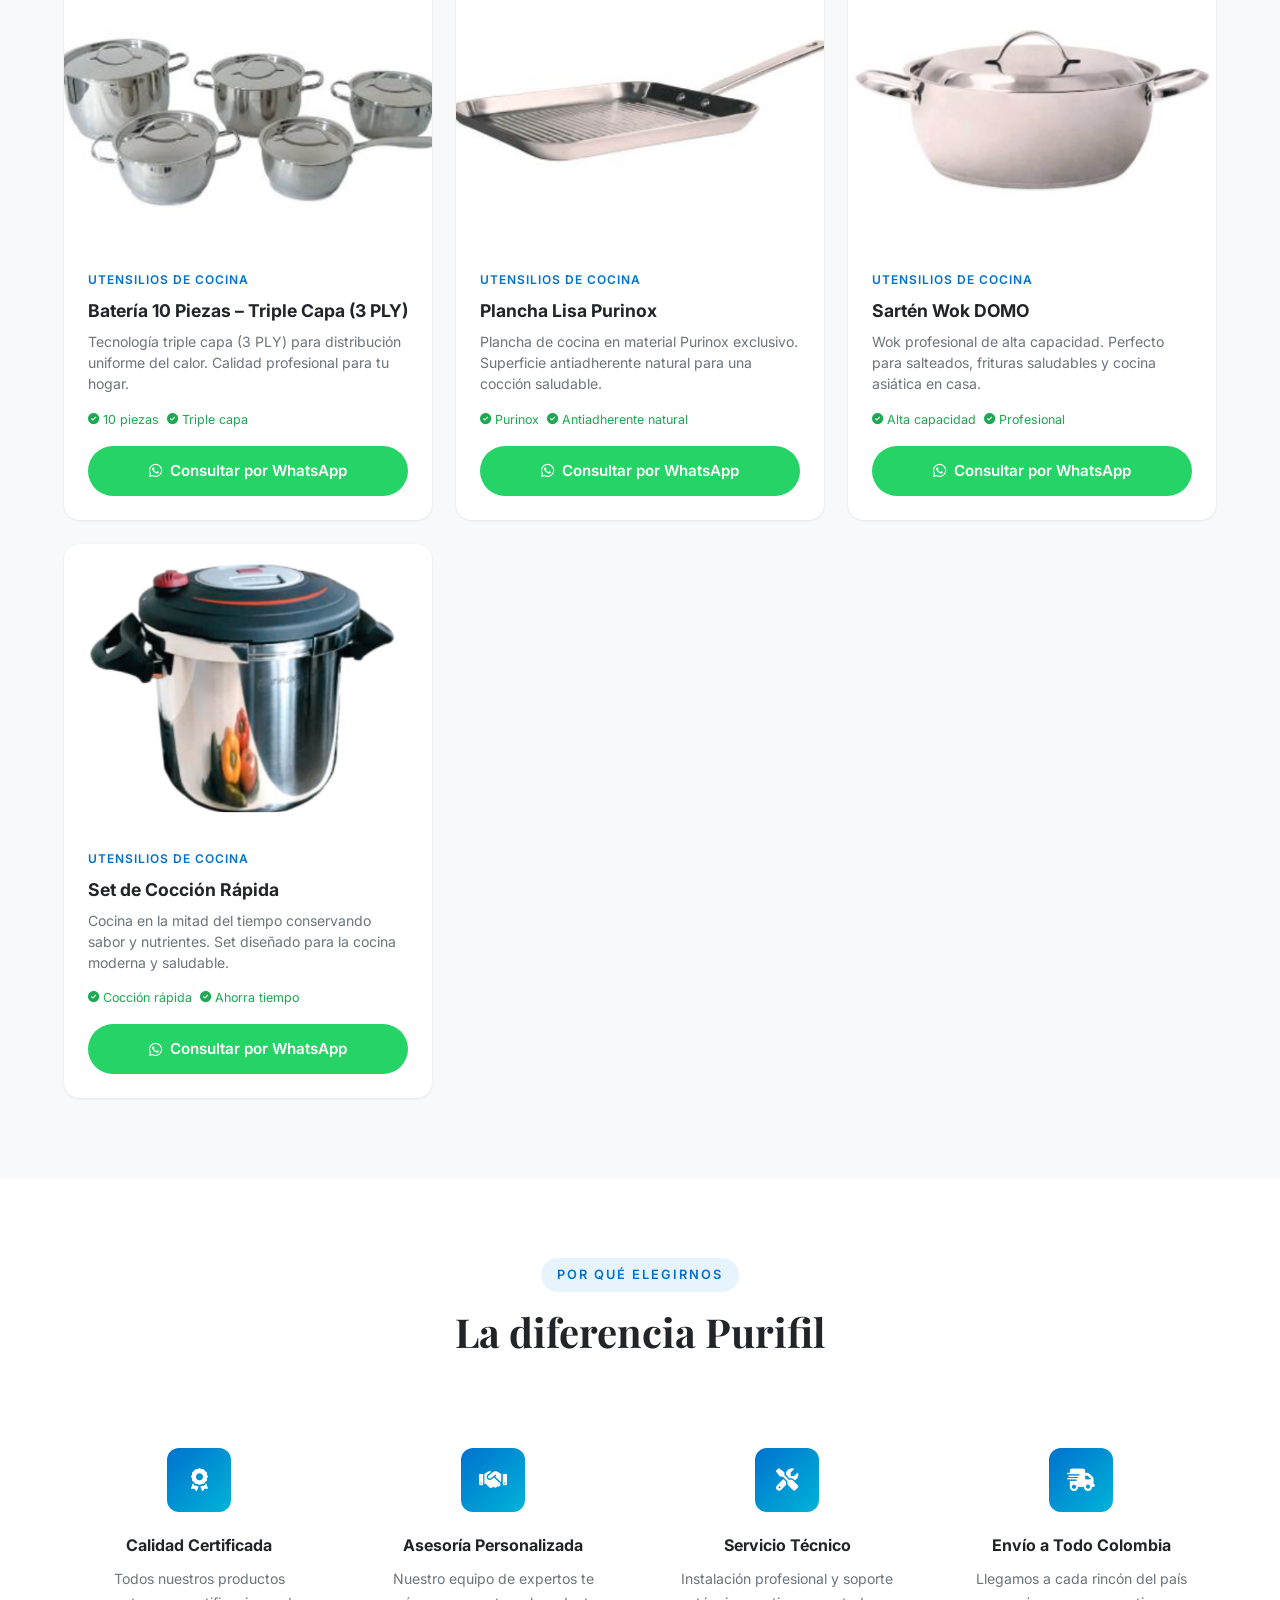
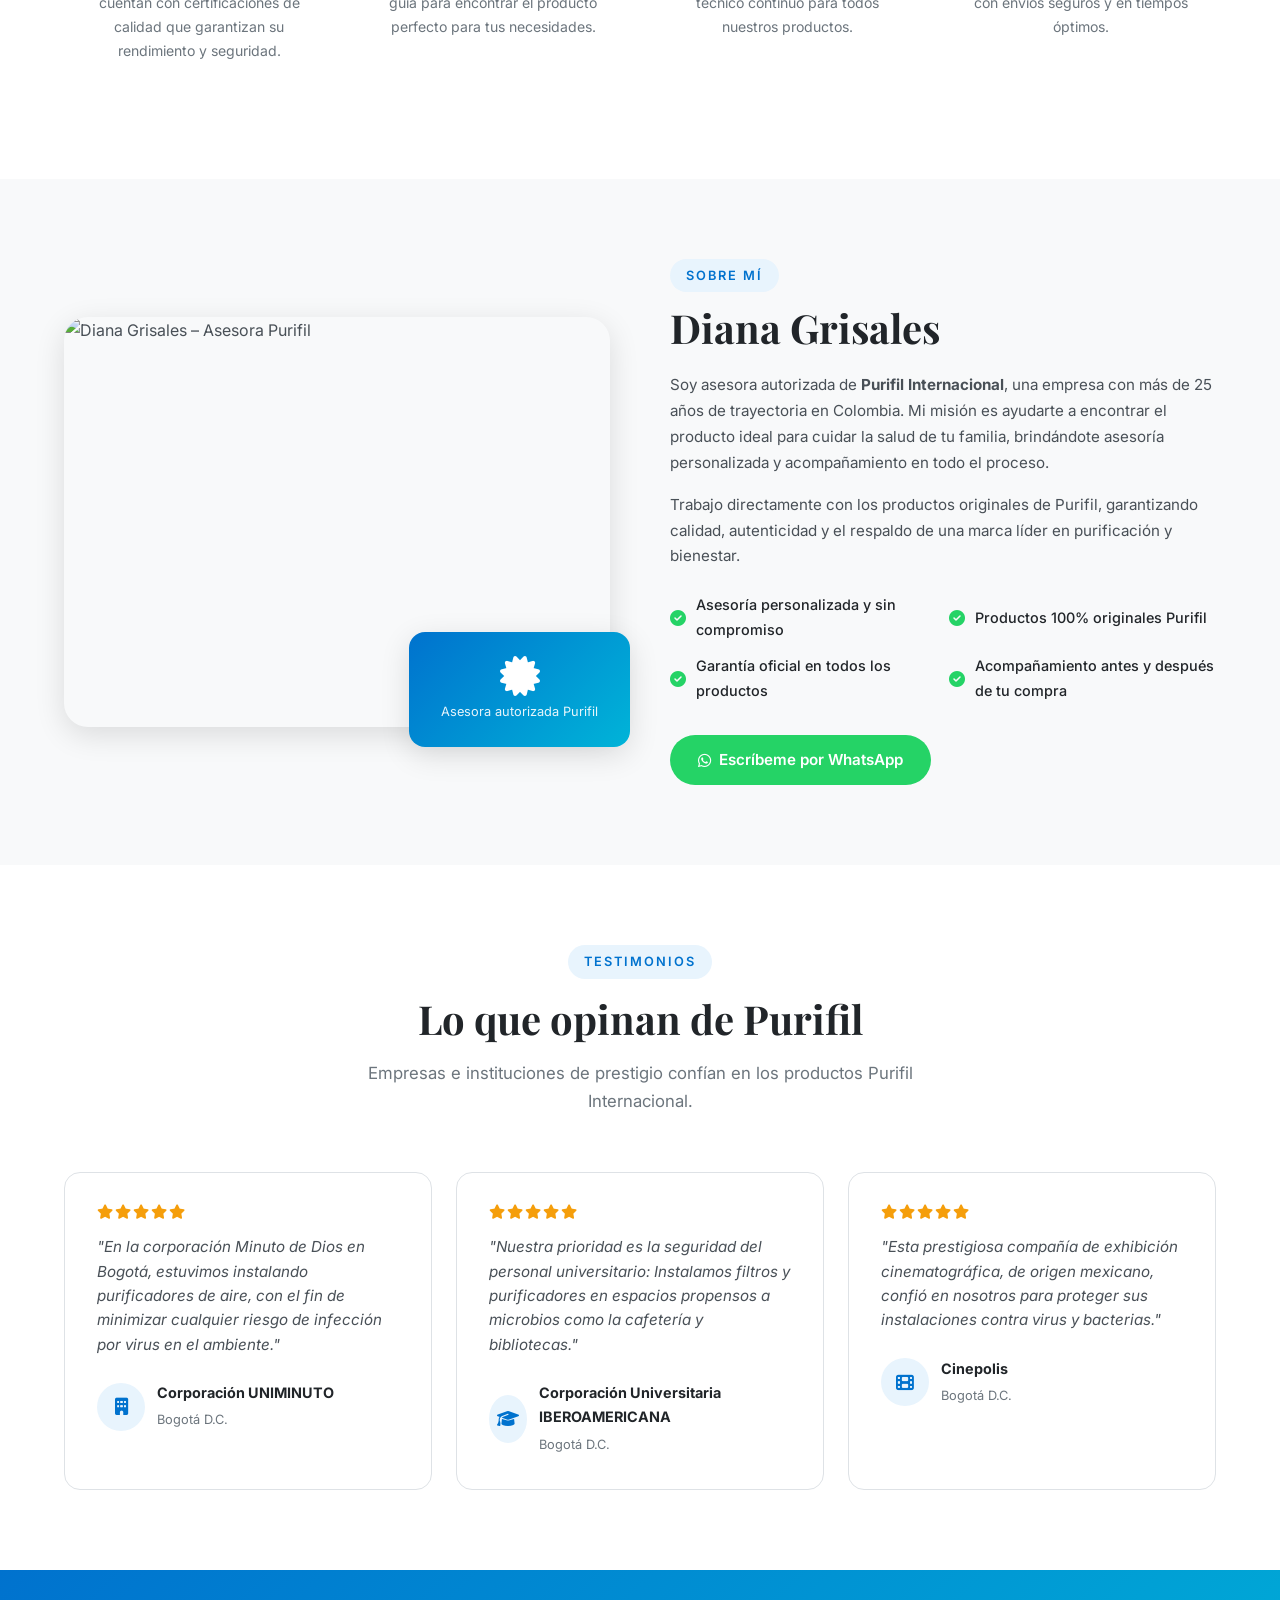
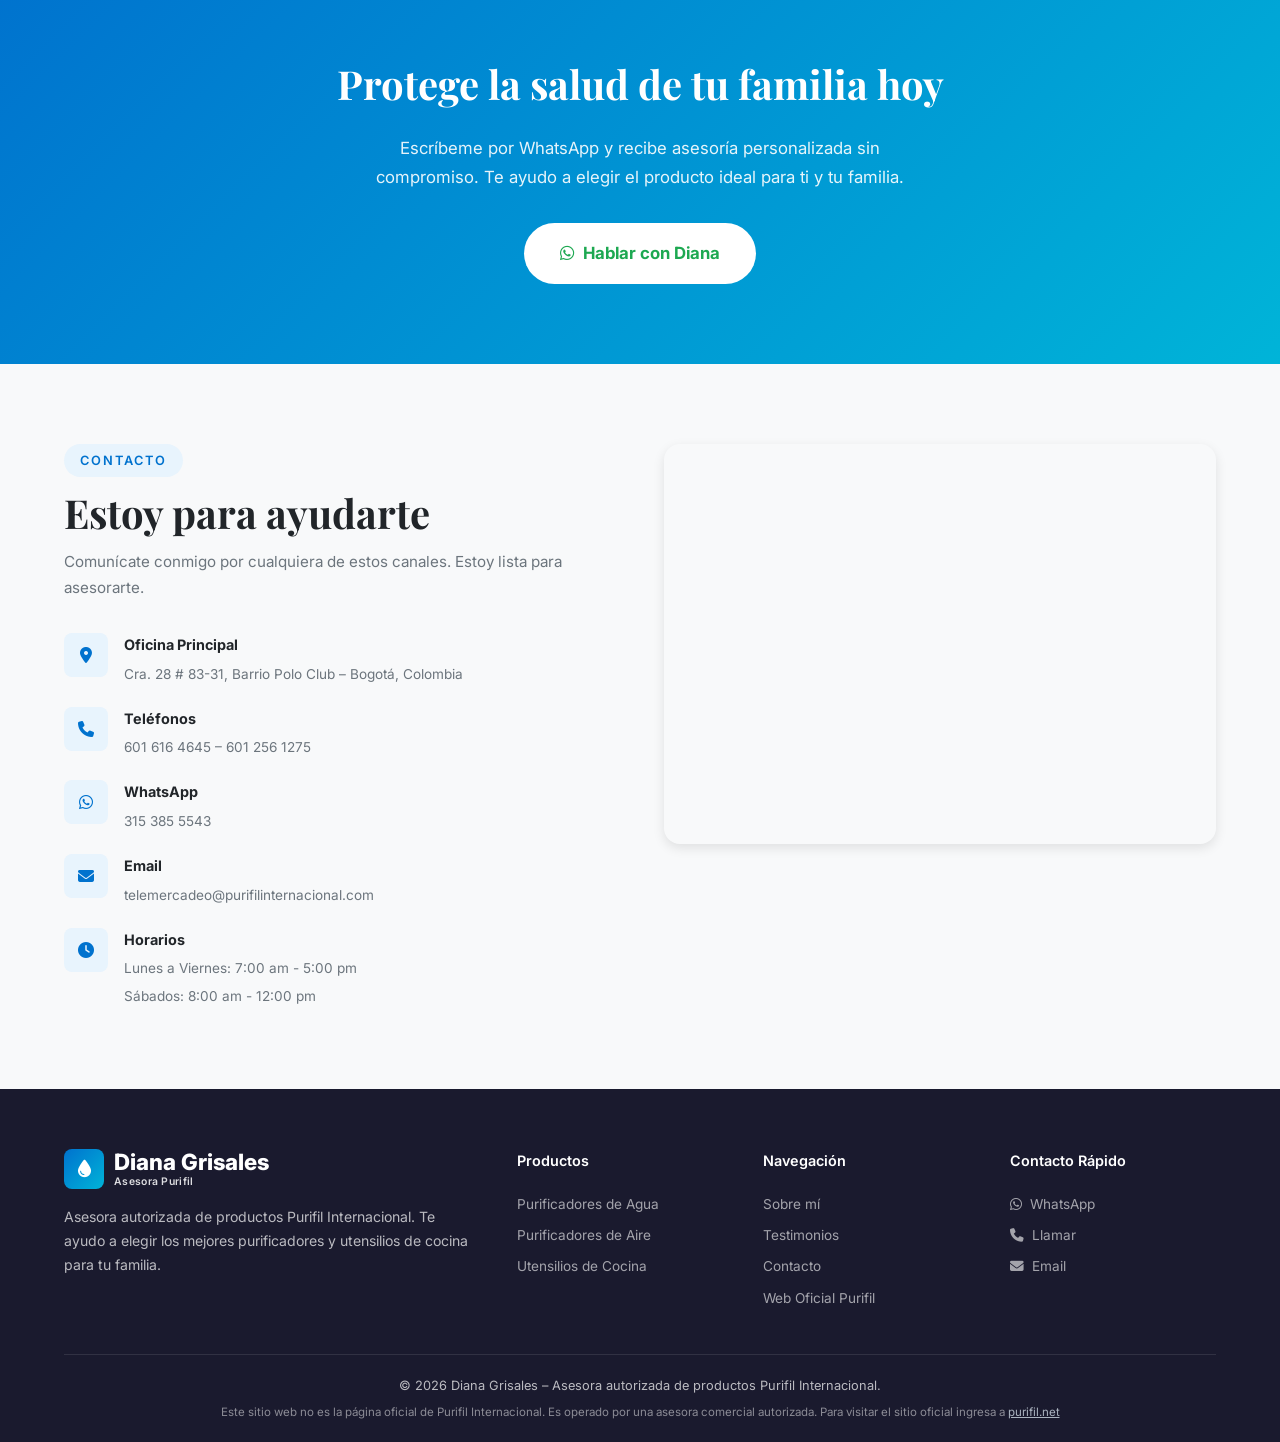
==== commit a7e3668a: "feat: imagenes carpeta Purifil, seccion Sistemas de filtracion y 6 productos nuevos Made-with: Curso" ====
--- a/index.html
+++ b/index.html
@@ -158,6 +158,12 @@
           <p class="category-card__desc">Baterías de cocina, planchas, sartenes y más en acero quirúrgico y triple capa.</p>
           <span class="category-card__link">Ver productos <i class="fas fa-arrow-right"></i></span>
         </a>
+        <a href="#filtracion" class="category-card" data-category="filtracion">
+          <div class="category-card__icon"><i class="fas fa-filter"></i></div>
+          <h3 class="category-card__title">Sistemas de Filtración</h3>
+          <p class="category-card__desc">Ósmosis inversa, carbón activado y membranas para agua limpia y segura.</p>
+          <span class="category-card__link">Ver productos <i class="fas fa-arrow-right"></i></span>
+        </a>
       </div>
     </div>
   </section>
@@ -181,6 +187,7 @@
         <button class="filter-btn" data-filter="agua">Purificadores de Agua</button>
         <button class="filter-btn" data-filter="aire">Purificadores de Aire</button>
         <button class="filter-btn" data-filter="cocina">Utensilios de Cocina</button>
+        <button class="filter-btn" data-filter="filtracion">Sistemas de Filtración</button>
       </div>
 
       <!-- Grid de productos -->
@@ -191,7 +198,7 @@
         <div class="product-card" data-category="agua" id="agua">
           <div class="product-card__badge">Nuevo</div>
           <div class="product-card__image">
-            <img src="https://images.unsplash.com/photo-1495774539583-885e02cca8c2?w=400&q=80" alt="Sistema UF con UV de 6 Etapas" loading="lazy">
+            <img src="img/products/uf-6-etapas.png" alt="Sistema UF con UV de 6 Etapas" loading="lazy">
           </div>
           <div class="product-card__body">
             <span class="product-card__category">Purificador de Agua</span>
@@ -390,6 +397,126 @@
               <span><i class="fas fa-check-circle"></i> Antibacterial</span>
             </div>
             <a href="#" data-wa-link data-wa-product="Purificador UV 2 Carcasas" class="btn btn--whatsapp btn--full">
+              <i class="fab fa-whatsapp"></i> Consultar por WhatsApp
+            </a>
+          </div>
+        </div>
+
+        <!-- === SISTEMAS DE FILTRACIÓN === -->
+        <div class="products__subheader" id="filtracion" data-category="filtracion">
+          <span class="section-tag">Sistemas de filtración</span>
+          <p class="section-desc">Los sistemas de filtración de agua eliminan impurezas y contaminantes del agua potable, mejorando su calidad y sabor. Utilizan métodos como ósmosis inversa, carbón activado o membranas para ofrecer agua limpia y segura para beber y cocinar, promoviendo la salud.</p>
+        </div>
+
+        <div class="product-card" data-category="filtracion">
+          <div class="product-card__image">
+            <img src="img/products/sistema-gravedad.png" alt="Sistema de gravedad" loading="lazy">
+          </div>
+          <div class="product-card__body">
+            <span class="product-card__category">Sistema de Filtración</span>
+            <h3 class="product-card__title">Sistema de gravedad</h3>
+            <p class="product-card__desc">Sistema de purificación equipado con filtros multifuncionales (5 diferentes filtros) para remoción de contaminantes. Aprovecha la fuerza de la gravedad a través de cerámica, carbón activado, zeolitas, arena y piedras minerales. Resultado: agua alcalina.</p>
+            <div class="product-card__features">
+              <span><i class="fas fa-check-circle"></i> REF: FCG6</span>
+              <span><i class="fas fa-check-circle"></i> Filtros multifuncionales</span>
+              <span><i class="fas fa-check-circle"></i> Agua alcalina</span>
+            </div>
+            <a href="#" data-wa-link data-wa-product="Sistema de gravedad REF FCG6" class="btn btn--whatsapp btn--full">
+              <i class="fab fa-whatsapp"></i> Consultar por WhatsApp
+            </a>
+          </div>
+        </div>
+
+        <div class="product-card" data-category="filtracion">
+          <div class="product-card__image">
+            <img src="img/products/sisa-abs-sencillo.png" alt="SISA ABS Sencillo" loading="lazy">
+          </div>
+          <div class="product-card__body">
+            <span class="product-card__category">Sistema de Filtración</span>
+            <h3 class="product-card__title">SISA ABS Sencillo</h3>
+            <p class="product-card__desc">Sistema sencillo en ABS con filtro de carbón de 10" para eliminar el cloro, malos olores y sabores. Salida de cuello de cisne. Instalado directamente en la llave del lavaplatos. Fácil instalación.</p>
+            <div class="product-card__features">
+              <span><i class="fas fa-check-circle"></i> REF: ABS</span>
+              <span><i class="fas fa-check-circle"></i> Elimina cloro</span>
+              <span><i class="fas fa-check-circle"></i> Fácil instalación</span>
+            </div>
+            <a href="#" data-wa-link data-wa-product="SISA ABS Sencillo REF ABS" class="btn btn--whatsapp btn--full">
+              <i class="fab fa-whatsapp"></i> Consultar por WhatsApp
+            </a>
+          </div>
+        </div>
+
+        <div class="product-card" data-category="filtracion">
+          <div class="product-card__image">
+            <img src="img/products/tren-uv-uf-2.png" alt="Tren UV-UF 2 Carcasas" loading="lazy">
+          </div>
+          <div class="product-card__body">
+            <span class="product-card__category">Sistema de Filtración</span>
+            <h3 class="product-card__title">Tren UV-UF 2 Carcasas</h3>
+            <p class="product-card__desc">Sistema de 2 tapas con filtro de 10" en polipropileno para sedimentos, filtro de carbón de 10" para eliminar cloro y malos olores, y membrana de ultrafiltración que retiene sedimentos, virus, bacterias (mayores a 0,1 micras).</p>
+            <div class="product-card__features">
+              <span><i class="fas fa-check-circle"></i> REF: UV2</span>
+              <span><i class="fas fa-check-circle"></i> Tecnología UV</span>
+              <span><i class="fas fa-check-circle"></i> Membrana UF</span>
+            </div>
+            <a href="#" data-wa-link data-wa-product="Tren UV-UF 2 Carcasas REF UV2" class="btn btn--whatsapp btn--full">
+              <i class="fab fa-whatsapp"></i> Consultar por WhatsApp
+            </a>
+          </div>
+        </div>
+
+        <div class="product-card" data-category="filtracion">
+          <div class="product-card__image">
+            <img src="img/products/tren-uv-uf-3.png" alt="Tren UV-UF 3 Carcasas" loading="lazy">
+          </div>
+          <div class="product-card__body">
+            <span class="product-card__category">Sistema de Filtración</span>
+            <h3 class="product-card__title">Tren UV-UF 3 Carcasas</h3>
+            <p class="product-card__desc">Purificador UV 3 carcasas con luz ultravioleta que encapsula microorganismos evitando que se reproduzcan. Carcasas en ABS, 2 filtros de polideph de 10" para retener sedimentos y 1 filtro de carbono para eliminar cloro y malos olores.</p>
+            <div class="product-card__features">
+              <span><i class="fas fa-check-circle"></i> REF: UV3</span>
+              <span><i class="fas fa-check-circle"></i> Luz ultravioleta</span>
+              <span><i class="fas fa-check-circle"></i> 3 carcasas</span>
+            </div>
+            <a href="#" data-wa-link data-wa-product="Tren UV-UF 3 Carcasas REF UV3" class="btn btn--whatsapp btn--full">
+              <i class="fab fa-whatsapp"></i> Consultar por WhatsApp
+            </a>
+          </div>
+        </div>
+
+        <div class="product-card" data-category="filtracion">
+          <div class="product-card__image">
+            <img src="img/products/sisa-abs-doble.png" alt="SISA ABS Doble" loading="lazy">
+          </div>
+          <div class="product-card__body">
+            <span class="product-card__category">Sistema de Filtración</span>
+            <h3 class="product-card__title">SISA ABS Doble</h3>
+            <p class="product-card__desc">Sistema doble en ABS con filtro de carbón de 10" para eliminar el cloro, malos olores y sabores. Salida de cuello de cisne. Instalado directamente en la llave del lavaplatos. Fácil instalación.</p>
+            <div class="product-card__features">
+              <span><i class="fas fa-check-circle"></i> REF: ABS</span>
+              <span><i class="fas fa-check-circle"></i> Fabricado en ABS</span>
+              <span><i class="fas fa-check-circle"></i> Fácil instalación</span>
+            </div>
+            <a href="#" data-wa-link data-wa-product="SISA ABS Doble REF ABS" class="btn btn--whatsapp btn--full">
+              <i class="fab fa-whatsapp"></i> Consultar por WhatsApp
+            </a>
+          </div>
+        </div>
+
+        <div class="product-card" data-category="filtracion">
+          <div class="product-card__image">
+            <img src="img/products/osmosis-inversa-domestico.png" alt="Osmosis Inversa doméstico" loading="lazy">
+          </div>
+          <div class="product-card__body">
+            <span class="product-card__category">Sistema de Filtración</span>
+            <h3 class="product-card__title">Osmosis Inversa doméstico</h3>
+            <p class="product-card__desc">Equipo de ósmosis RO personalizado de fábrica. Sistema de 5 etapas, capacidad 75-400 GPD. Tecnología de ósmosis inversa para agua potable de alta calidad. Elimina impurezas, contaminantes y microorganismos.</p>
+            <div class="product-card__features">
+              <span><i class="fas fa-check-circle"></i> REF: OSMOSIS</span>
+              <span><i class="fas fa-check-circle"></i> 5 etapas</span>
+              <span><i class="fas fa-check-circle"></i> 75-400 GPD</span>
+            </div>
+            <a href="#" data-wa-link data-wa-product="Osmosis Inversa doméstico REF OSMOSIS" class="btn btn--whatsapp btn--full">
               <i class="fab fa-whatsapp"></i> Consultar por WhatsApp
             </a>
           </div>
--- a/css/styles.css
+++ b/css/styles.css
@@ -489,7 +489,7 @@
 
 .categories__grid {
   display: grid;
-  grid-template-columns: repeat(3, 1fr);
+  grid-template-columns: repeat(auto-fill, minmax(260px, 1fr));
   gap: 24px;
 }
 
@@ -604,6 +604,31 @@
   display: grid;
   grid-template-columns: repeat(auto-fill, minmax(320px, 1fr));
   gap: 24px;
+}
+
+.products__subheader {
+  grid-column: 1 / -1;
+  margin: 16px 0 8px;
+  padding: 20px 24px;
+  background: linear-gradient(135deg, var(--color-primary), var(--color-primary-dark, #0891b2));
+  color: var(--color-white);
+  border-radius: var(--radius-lg);
+}
+
+.products__subheader .section-tag {
+  background: rgba(255, 255, 255, 0.25);
+  color: var(--color-white);
+}
+
+.products__subheader .section-desc {
+  margin: 12px 0 0;
+  font-size: 0.95rem;
+  line-height: 1.5;
+  color: rgba(255, 255, 255, 0.95);
+}
+
+.products__subheader.hidden {
+  display: none;
 }
 
 .product-card {
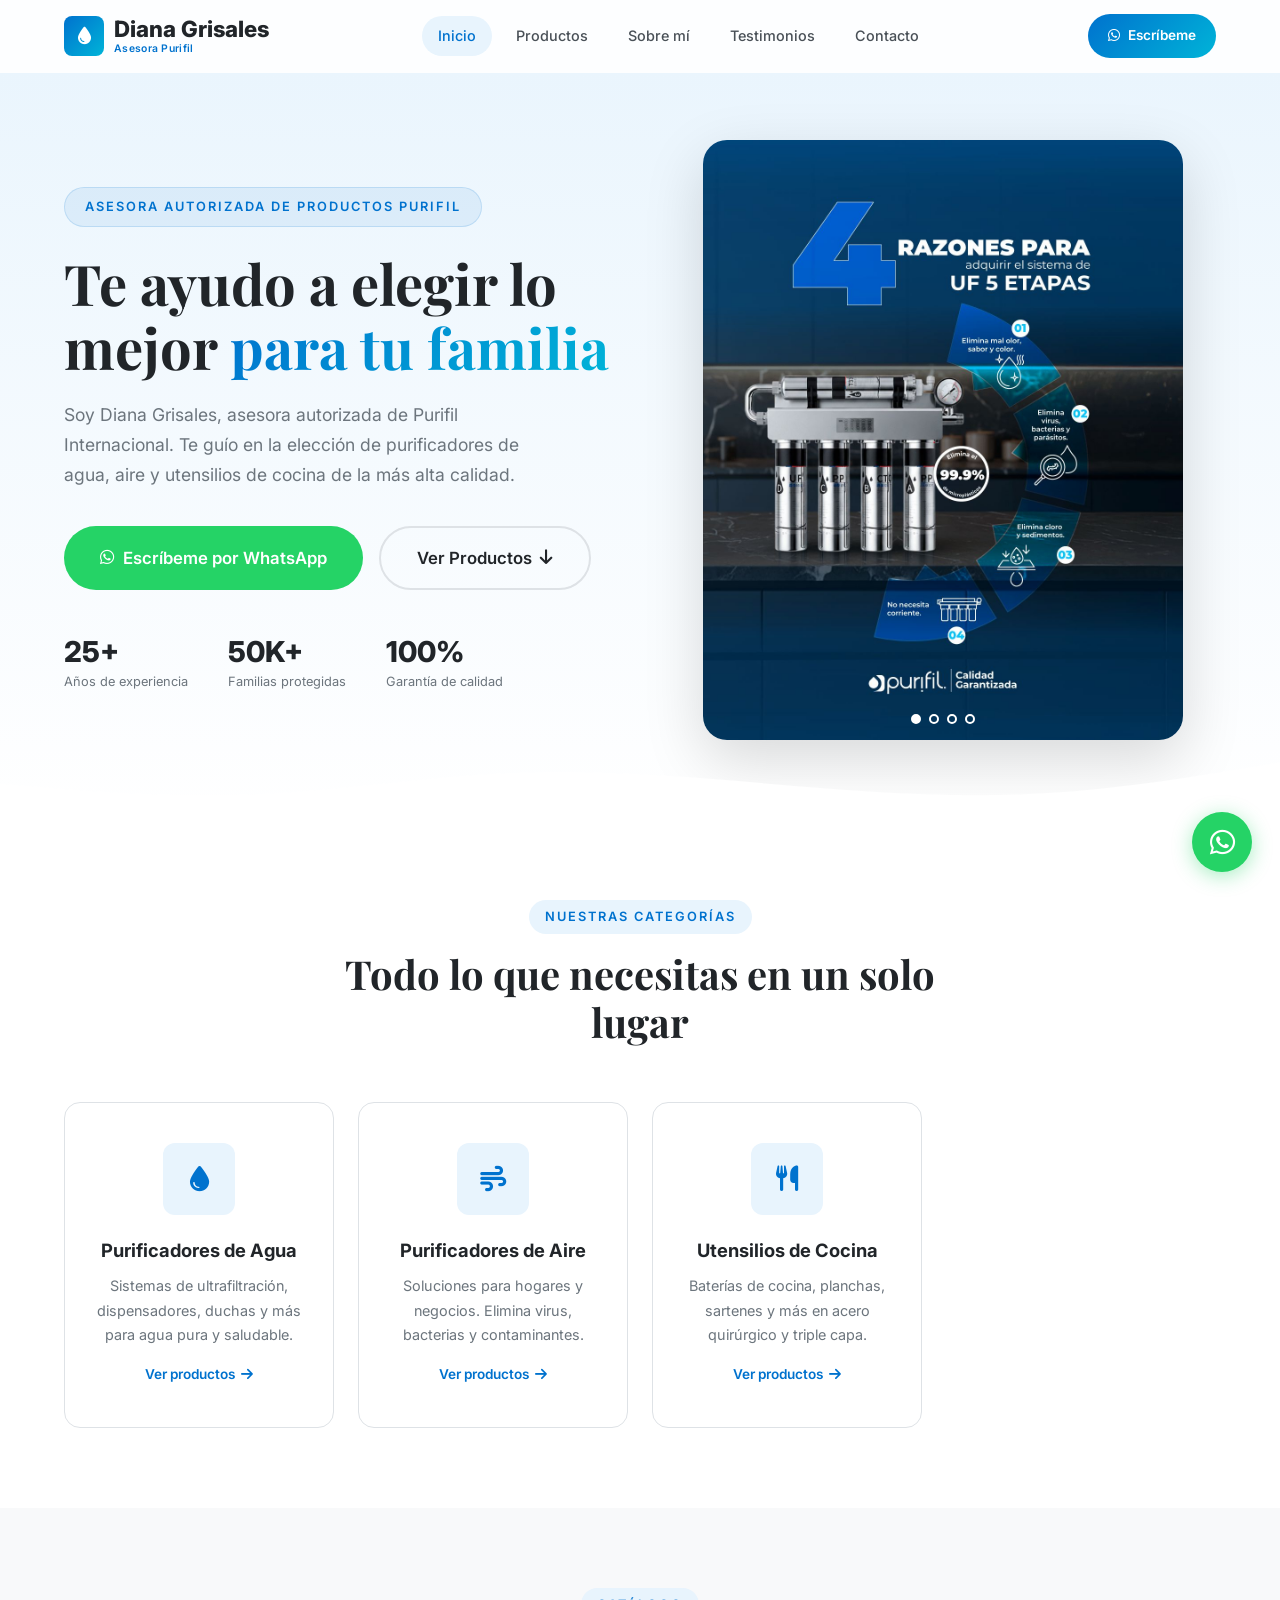
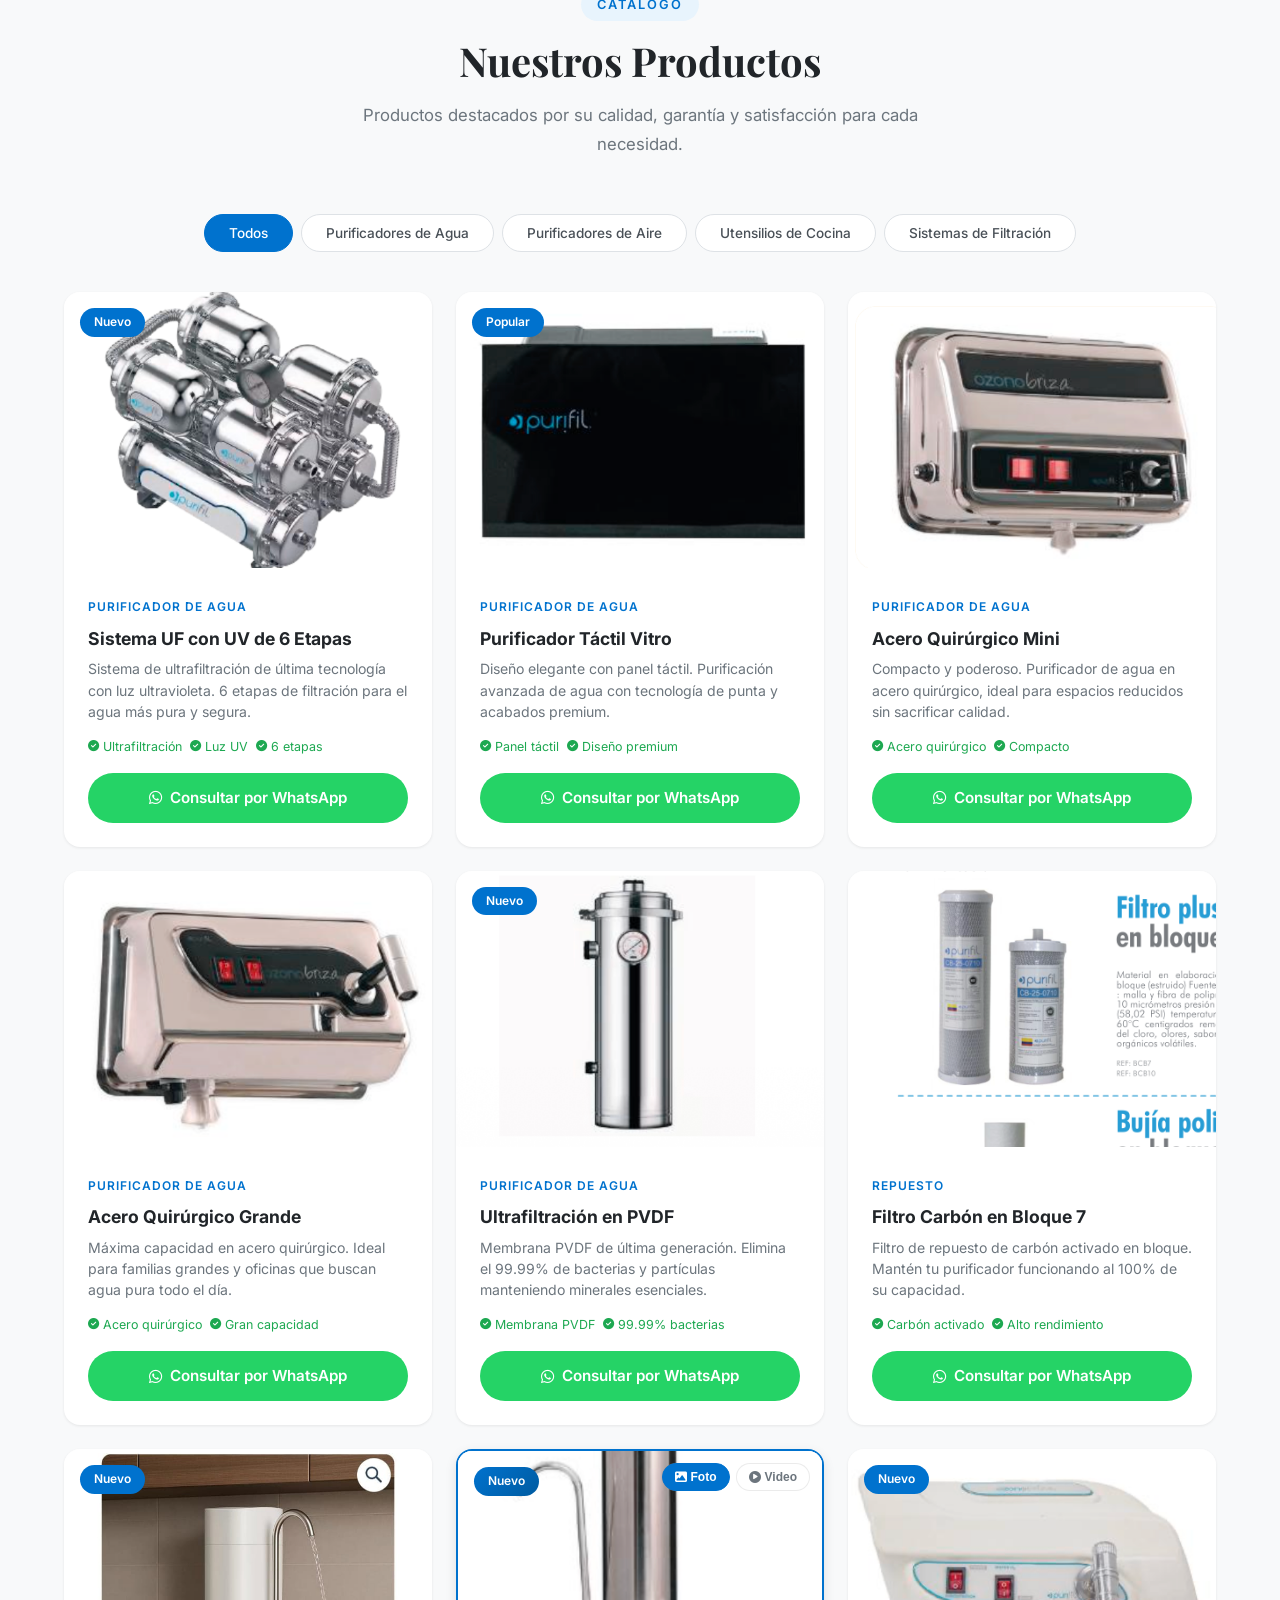
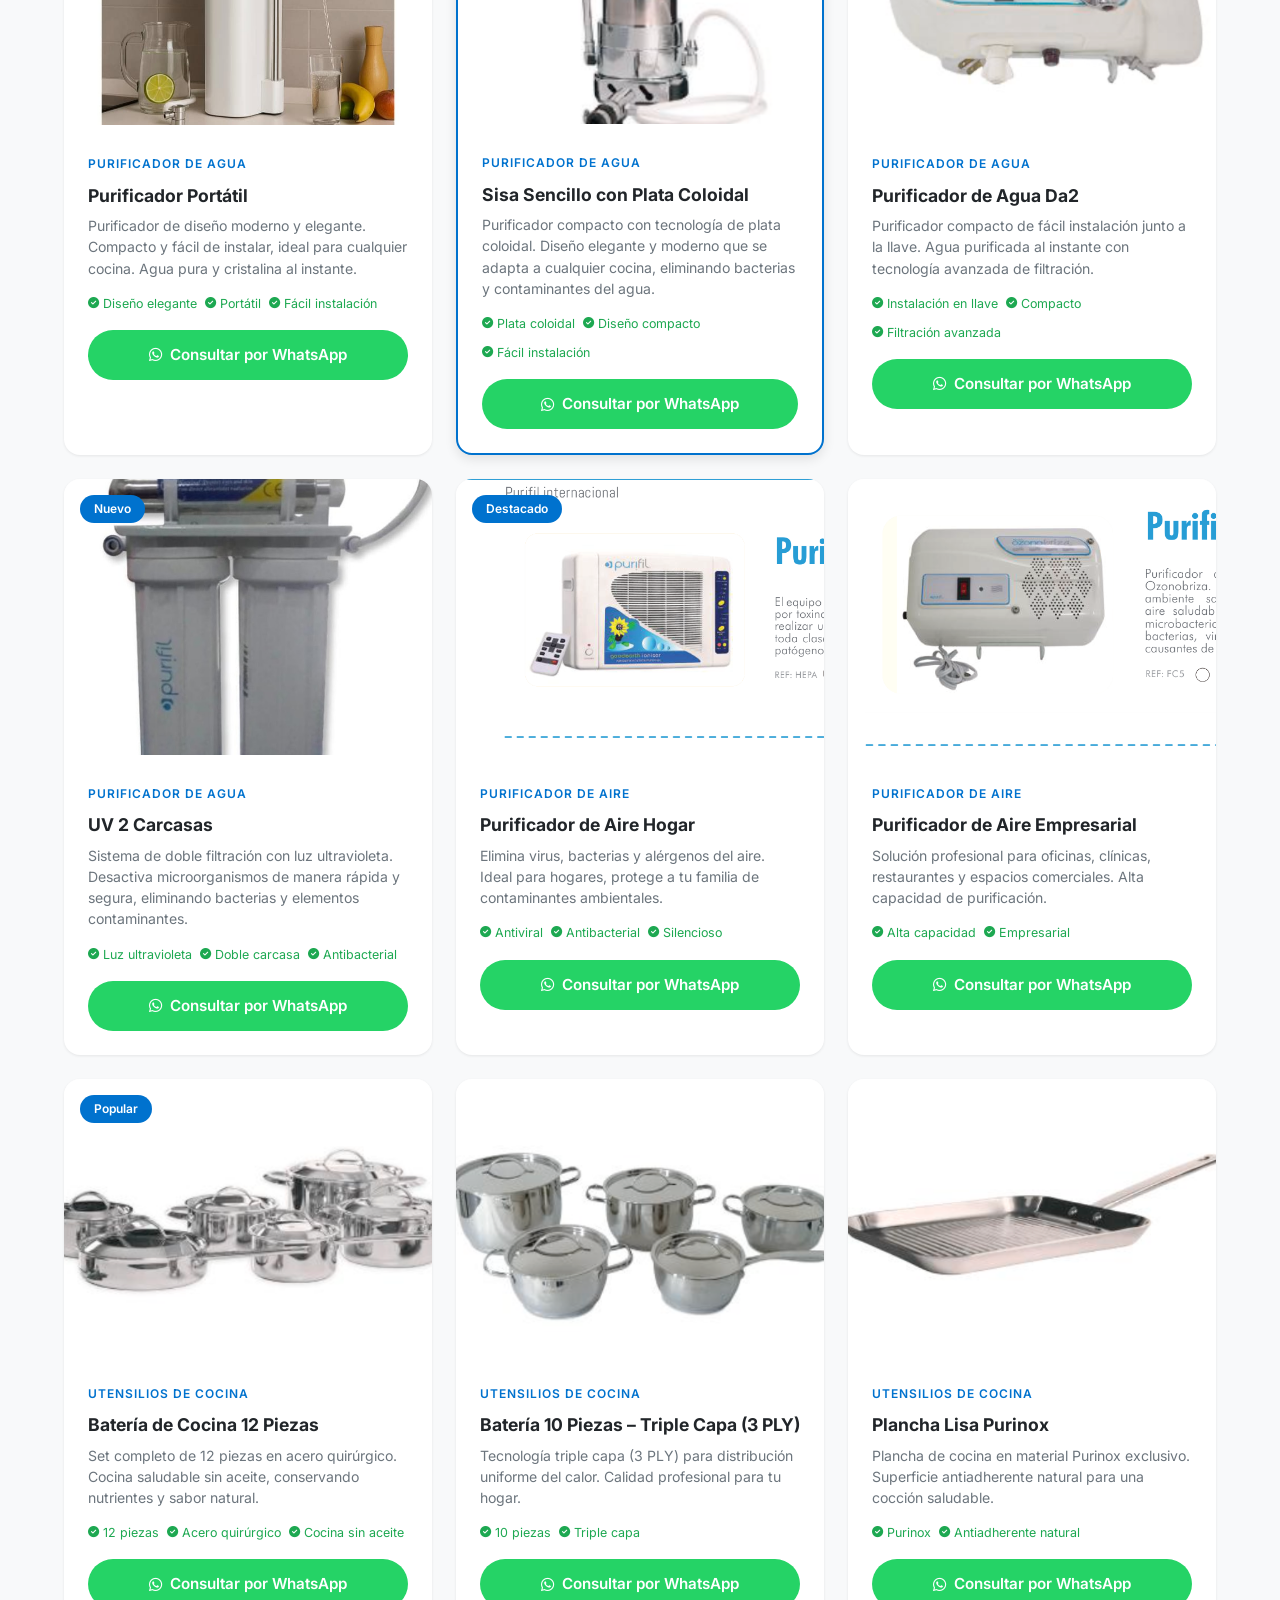
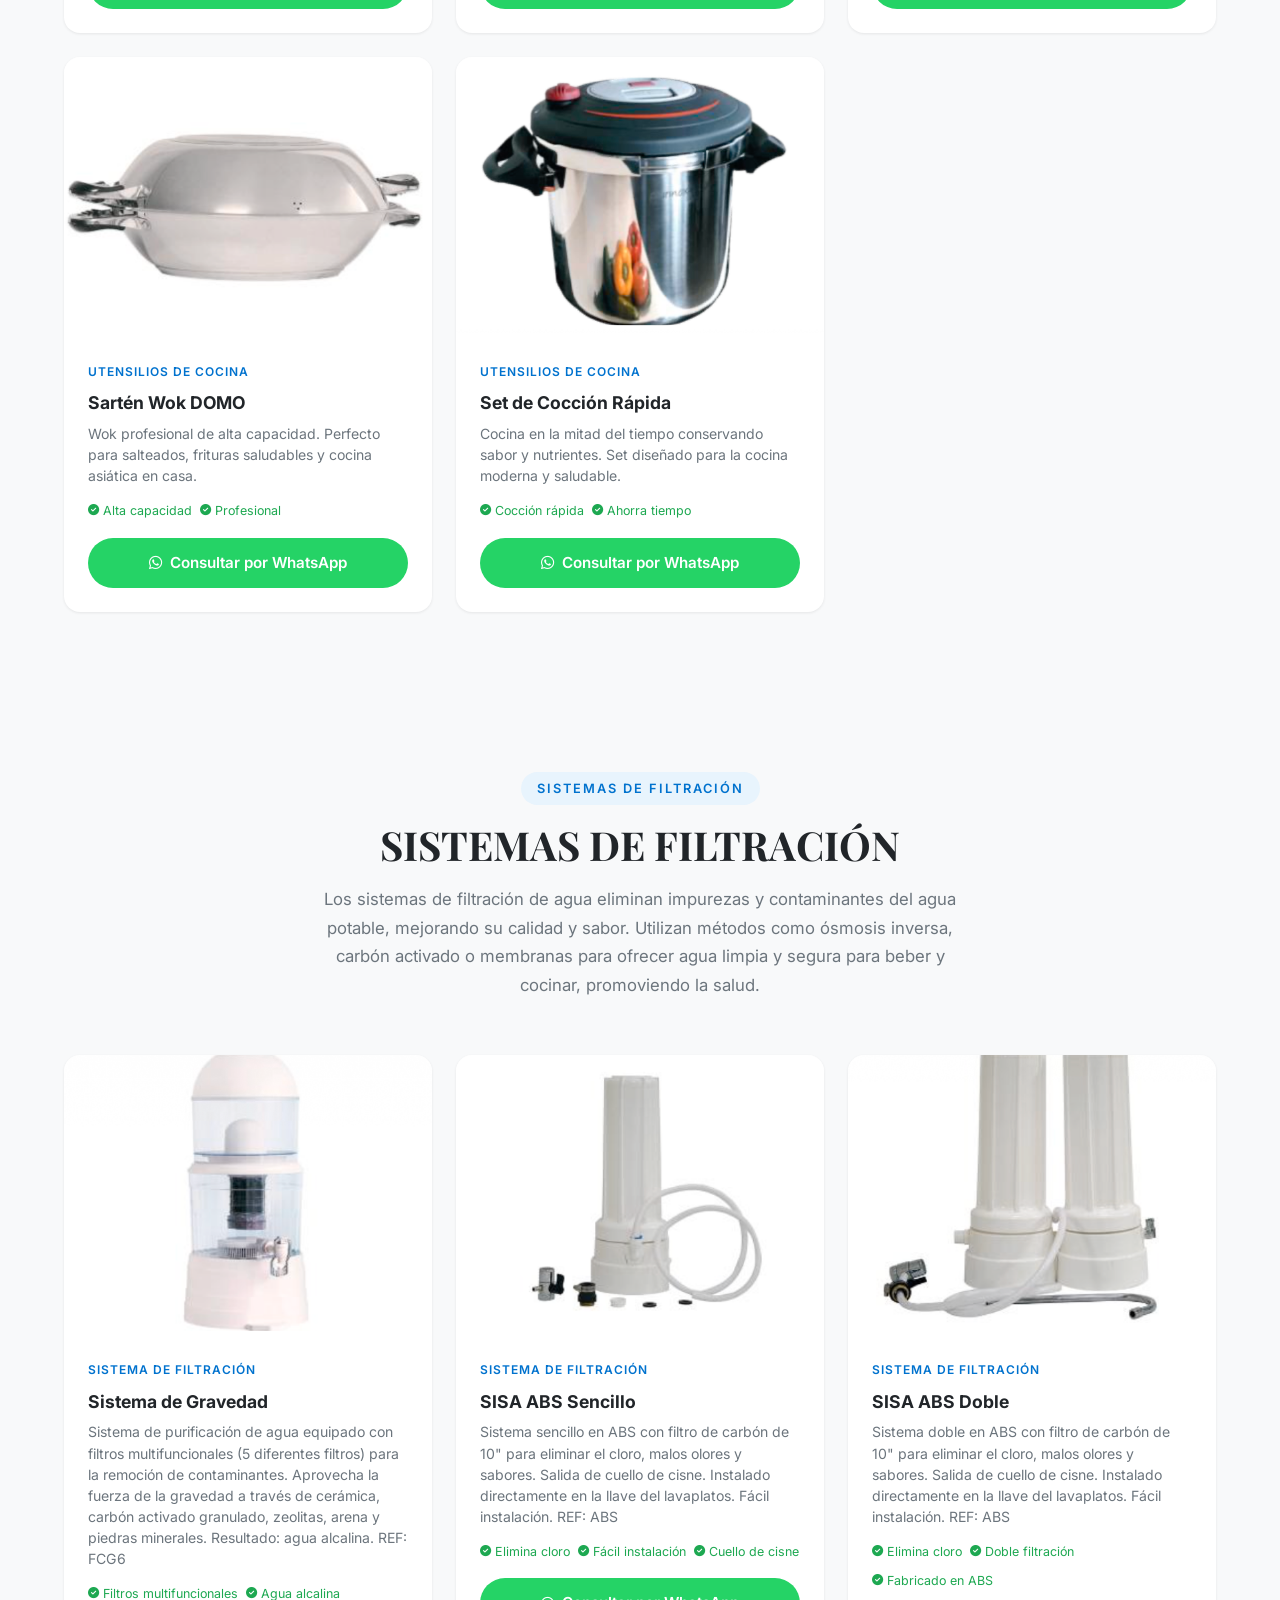
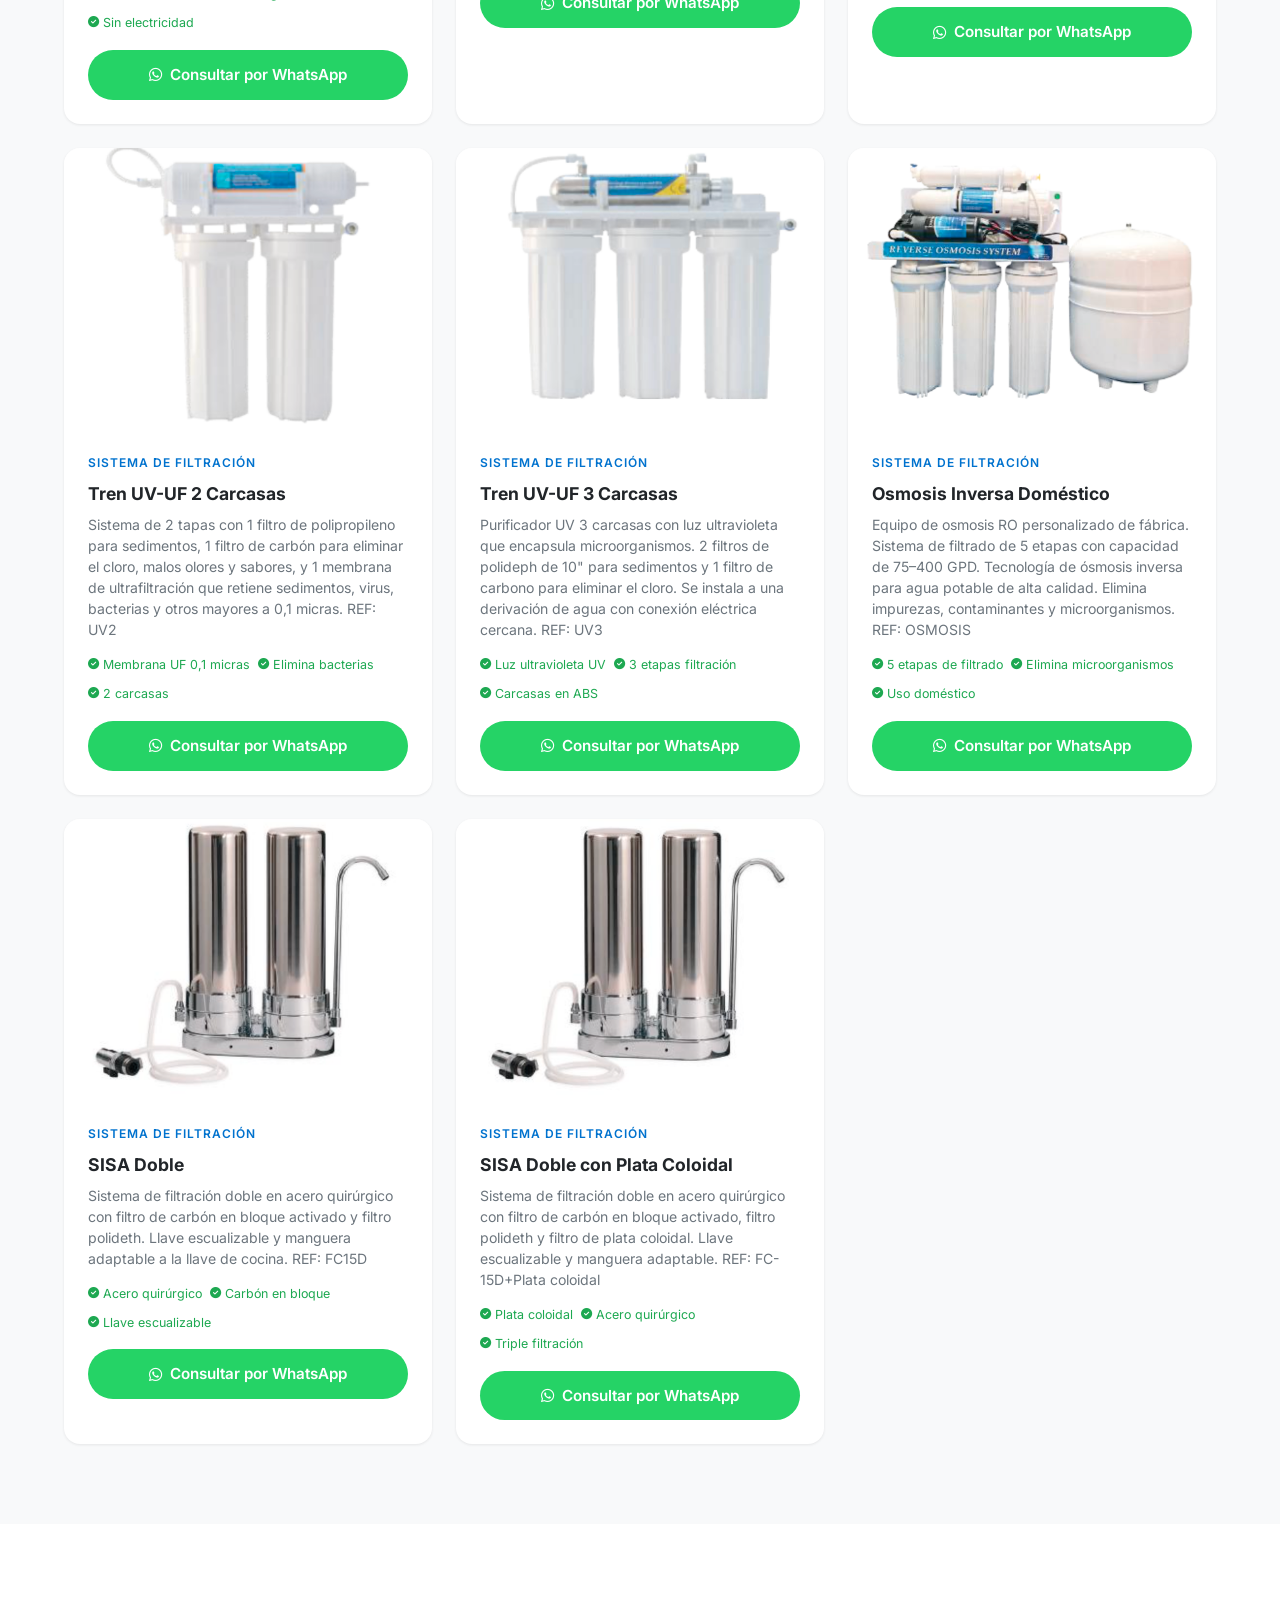
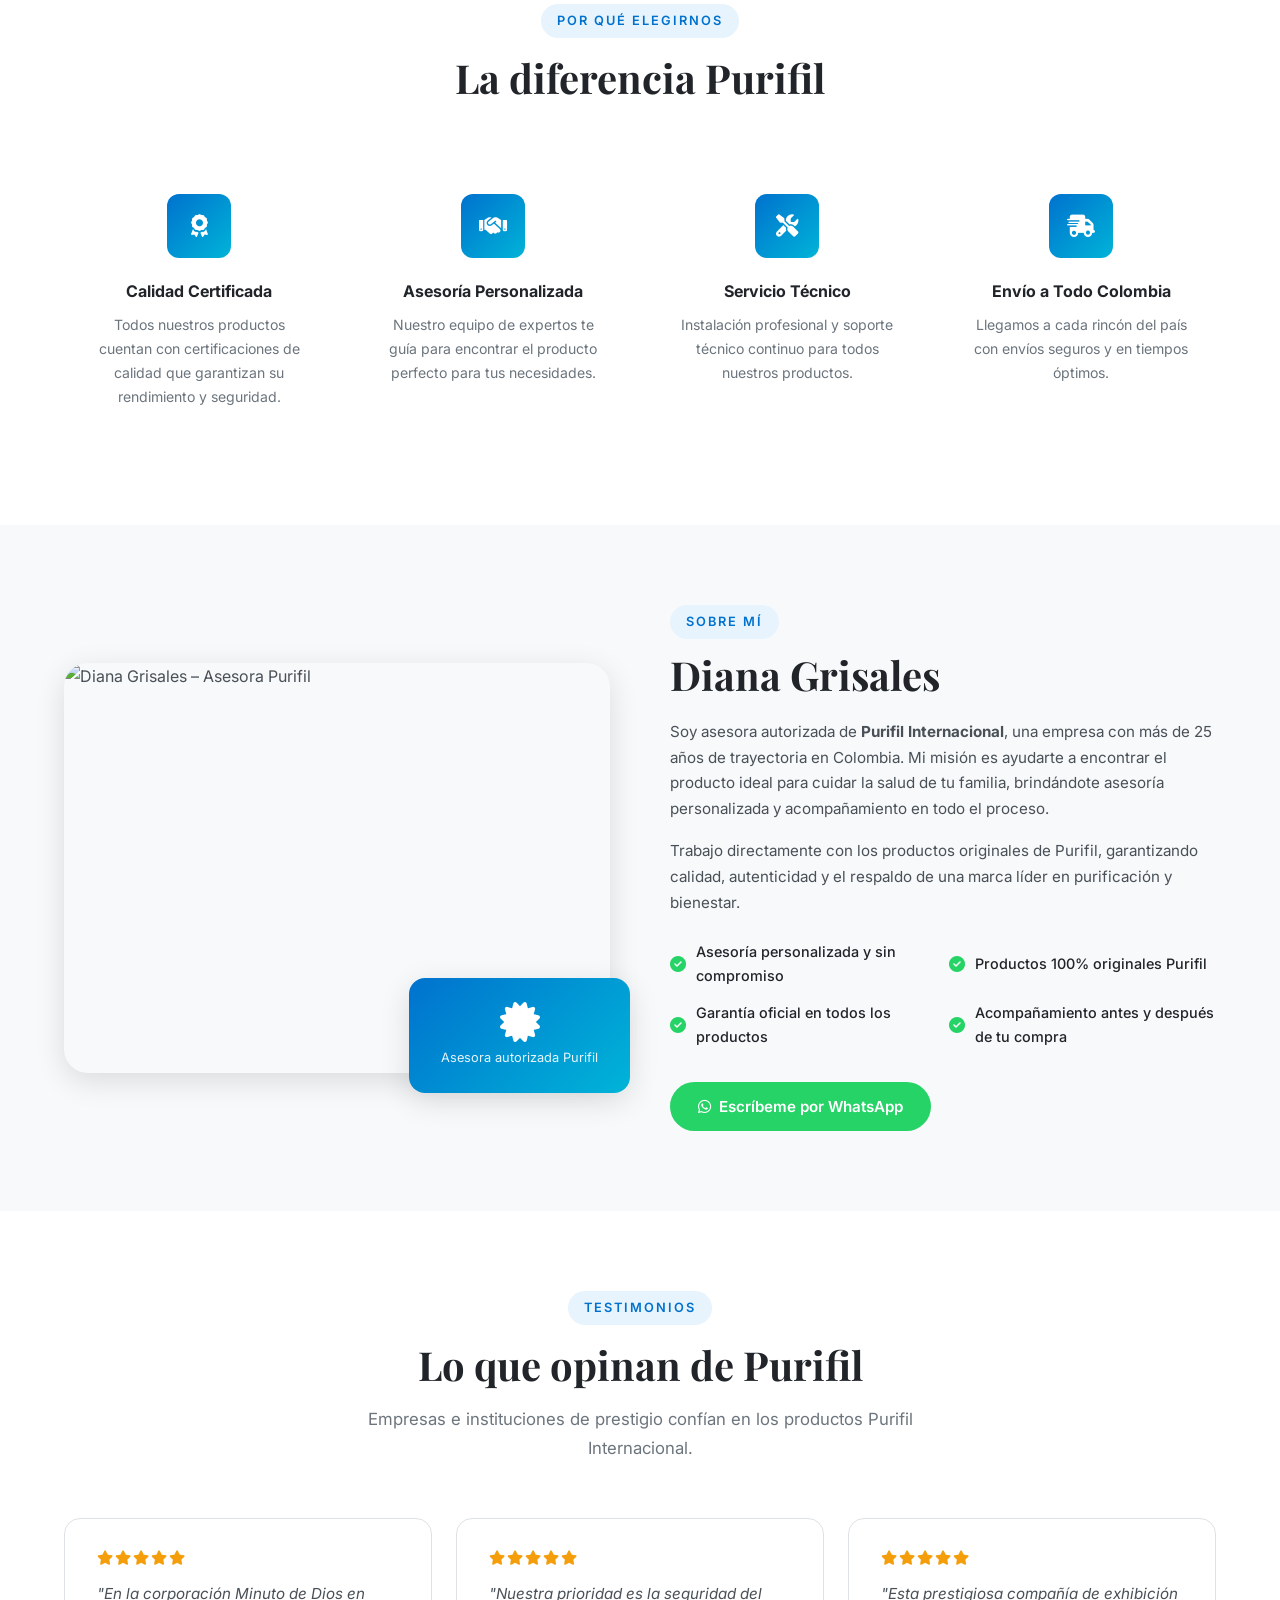
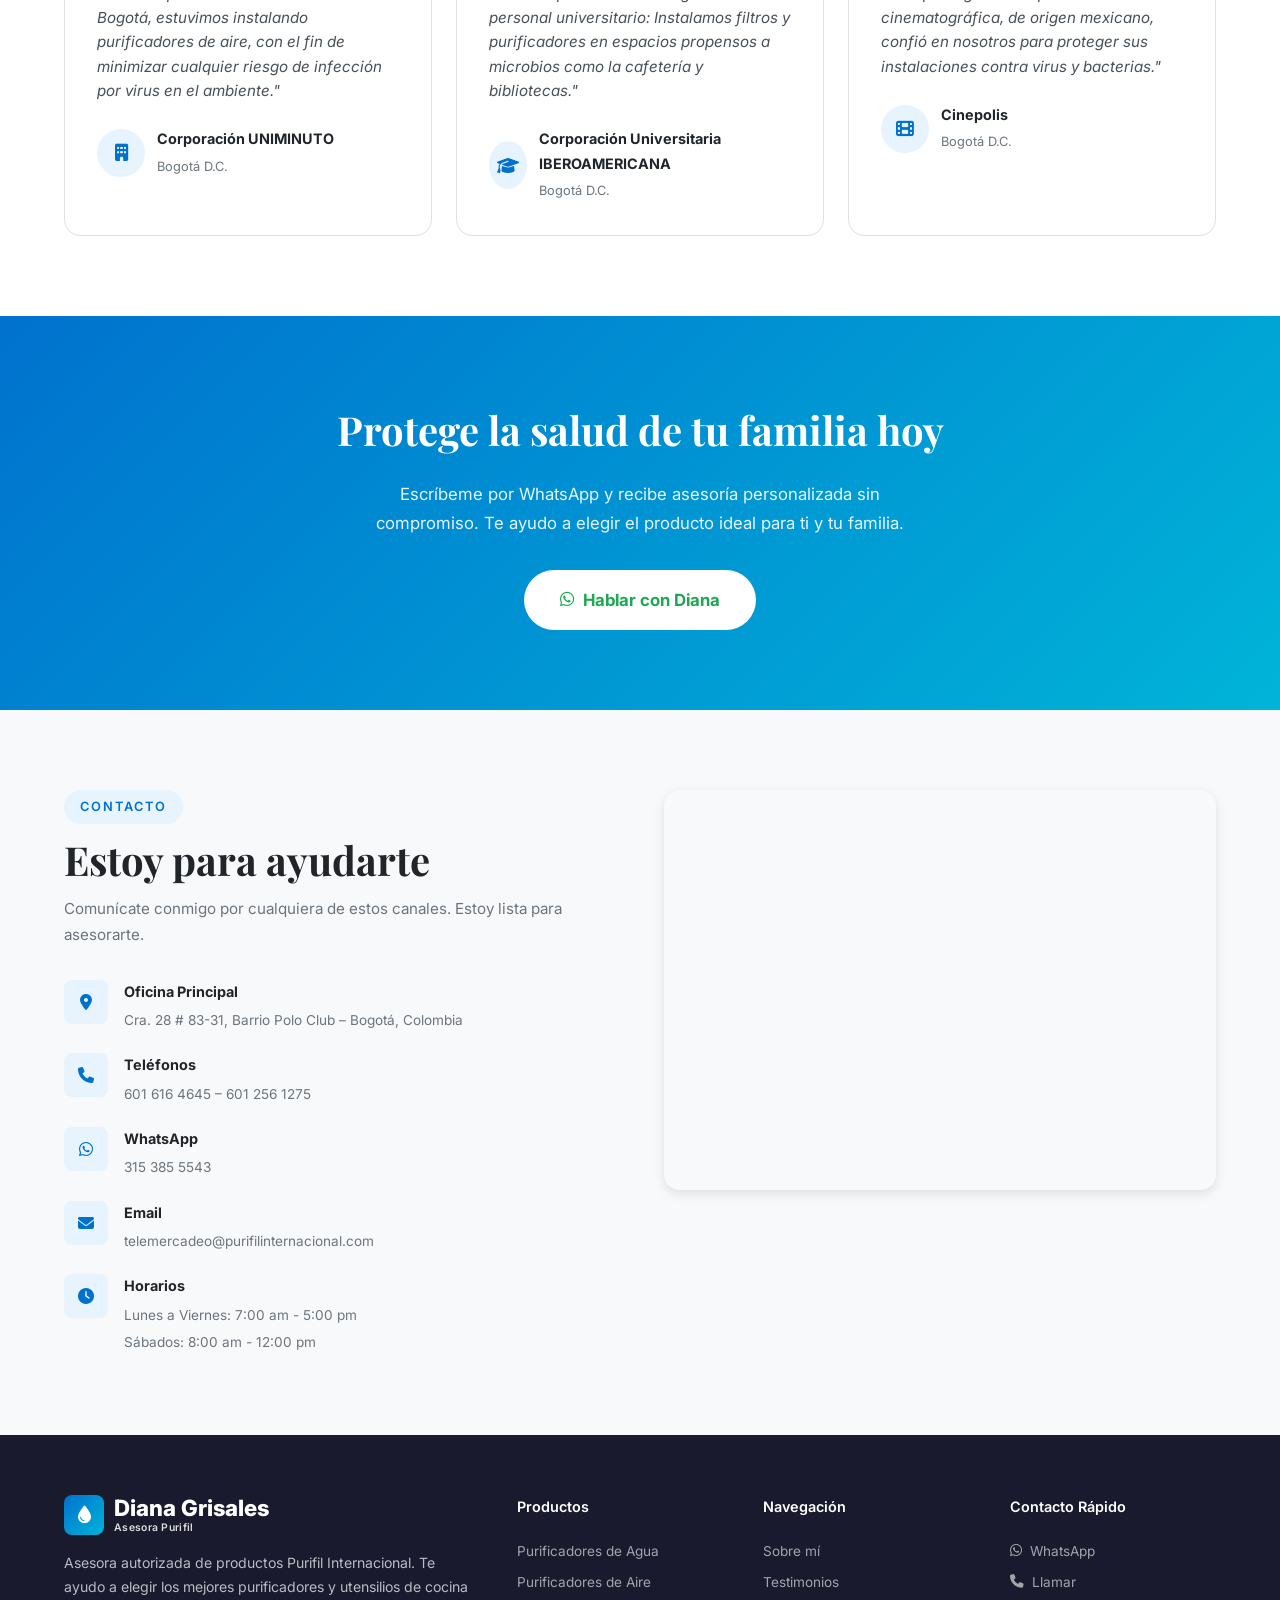
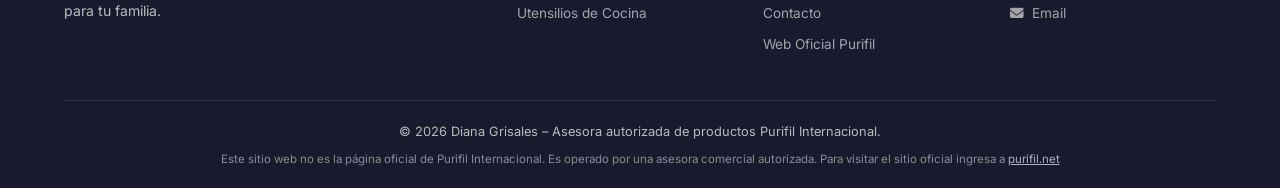
==== commit 4325c936: "feat: seccion sistemas de filtracion e imagenes desde carpeta Imagenes purifil Made-with: Cursor" ====
--- a/index.html
+++ b/index.html
@@ -158,12 +158,6 @@
           <p class="category-card__desc">Baterías de cocina, planchas, sartenes y más en acero quirúrgico y triple capa.</p>
           <span class="category-card__link">Ver productos <i class="fas fa-arrow-right"></i></span>
         </a>
-        <a href="#filtracion" class="category-card" data-category="filtracion">
-          <div class="category-card__icon"><i class="fas fa-filter"></i></div>
-          <h3 class="category-card__title">Sistemas de Filtración</h3>
-          <p class="category-card__desc">Ósmosis inversa, carbón activado y membranas para agua limpia y segura.</p>
-          <span class="category-card__link">Ver productos <i class="fas fa-arrow-right"></i></span>
-        </a>
       </div>
     </div>
   </section>
@@ -198,7 +192,7 @@
         <div class="product-card" data-category="agua" id="agua">
           <div class="product-card__badge">Nuevo</div>
           <div class="product-card__image">
-            <img src="img/products/uf-6-etapas.png" alt="Sistema UF con UV de 6 Etapas" loading="lazy">
+            <img src="img/products/uf-6-etapas-acero.png" alt="Sistema UF con UV de 6 Etapas en Acero Quirúrgico" loading="lazy">
           </div>
           <div class="product-card__body">
             <span class="product-card__category">Purificador de Agua</span>
@@ -402,126 +396,6 @@
           </div>
         </div>
 
-        <!-- === SISTEMAS DE FILTRACIÓN === -->
-        <div class="products__subheader" id="filtracion" data-category="filtracion">
-          <span class="section-tag">Sistemas de filtración</span>
-          <p class="section-desc">Los sistemas de filtración de agua eliminan impurezas y contaminantes del agua potable, mejorando su calidad y sabor. Utilizan métodos como ósmosis inversa, carbón activado o membranas para ofrecer agua limpia y segura para beber y cocinar, promoviendo la salud.</p>
-        </div>
-
-        <div class="product-card" data-category="filtracion">
-          <div class="product-card__image">
-            <img src="img/products/sistema-gravedad.png" alt="Sistema de gravedad" loading="lazy">
-          </div>
-          <div class="product-card__body">
-            <span class="product-card__category">Sistema de Filtración</span>
-            <h3 class="product-card__title">Sistema de gravedad</h3>
-            <p class="product-card__desc">Sistema de purificación equipado con filtros multifuncionales (5 diferentes filtros) para remoción de contaminantes. Aprovecha la fuerza de la gravedad a través de cerámica, carbón activado, zeolitas, arena y piedras minerales. Resultado: agua alcalina.</p>
-            <div class="product-card__features">
-              <span><i class="fas fa-check-circle"></i> REF: FCG6</span>
-              <span><i class="fas fa-check-circle"></i> Filtros multifuncionales</span>
-              <span><i class="fas fa-check-circle"></i> Agua alcalina</span>
-            </div>
-            <a href="#" data-wa-link data-wa-product="Sistema de gravedad REF FCG6" class="btn btn--whatsapp btn--full">
-              <i class="fab fa-whatsapp"></i> Consultar por WhatsApp
-            </a>
-          </div>
-        </div>
-
-        <div class="product-card" data-category="filtracion">
-          <div class="product-card__image">
-            <img src="img/products/sisa-abs-sencillo.png" alt="SISA ABS Sencillo" loading="lazy">
-          </div>
-          <div class="product-card__body">
-            <span class="product-card__category">Sistema de Filtración</span>
-            <h3 class="product-card__title">SISA ABS Sencillo</h3>
-            <p class="product-card__desc">Sistema sencillo en ABS con filtro de carbón de 10" para eliminar el cloro, malos olores y sabores. Salida de cuello de cisne. Instalado directamente en la llave del lavaplatos. Fácil instalación.</p>
-            <div class="product-card__features">
-              <span><i class="fas fa-check-circle"></i> REF: ABS</span>
-              <span><i class="fas fa-check-circle"></i> Elimina cloro</span>
-              <span><i class="fas fa-check-circle"></i> Fácil instalación</span>
-            </div>
-            <a href="#" data-wa-link data-wa-product="SISA ABS Sencillo REF ABS" class="btn btn--whatsapp btn--full">
-              <i class="fab fa-whatsapp"></i> Consultar por WhatsApp
-            </a>
-          </div>
-        </div>
-
-        <div class="product-card" data-category="filtracion">
-          <div class="product-card__image">
-            <img src="img/products/tren-uv-uf-2.png" alt="Tren UV-UF 2 Carcasas" loading="lazy">
-          </div>
-          <div class="product-card__body">
-            <span class="product-card__category">Sistema de Filtración</span>
-            <h3 class="product-card__title">Tren UV-UF 2 Carcasas</h3>
-            <p class="product-card__desc">Sistema de 2 tapas con filtro de 10" en polipropileno para sedimentos, filtro de carbón de 10" para eliminar cloro y malos olores, y membrana de ultrafiltración que retiene sedimentos, virus, bacterias (mayores a 0,1 micras).</p>
-            <div class="product-card__features">
-              <span><i class="fas fa-check-circle"></i> REF: UV2</span>
-              <span><i class="fas fa-check-circle"></i> Tecnología UV</span>
-              <span><i class="fas fa-check-circle"></i> Membrana UF</span>
-            </div>
-            <a href="#" data-wa-link data-wa-product="Tren UV-UF 2 Carcasas REF UV2" class="btn btn--whatsapp btn--full">
-              <i class="fab fa-whatsapp"></i> Consultar por WhatsApp
-            </a>
-          </div>
-        </div>
-
-        <div class="product-card" data-category="filtracion">
-          <div class="product-card__image">
-            <img src="img/products/tren-uv-uf-3.png" alt="Tren UV-UF 3 Carcasas" loading="lazy">
-          </div>
-          <div class="product-card__body">
-            <span class="product-card__category">Sistema de Filtración</span>
-            <h3 class="product-card__title">Tren UV-UF 3 Carcasas</h3>
-            <p class="product-card__desc">Purificador UV 3 carcasas con luz ultravioleta que encapsula microorganismos evitando que se reproduzcan. Carcasas en ABS, 2 filtros de polideph de 10" para retener sedimentos y 1 filtro de carbono para eliminar cloro y malos olores.</p>
-            <div class="product-card__features">
-              <span><i class="fas fa-check-circle"></i> REF: UV3</span>
-              <span><i class="fas fa-check-circle"></i> Luz ultravioleta</span>
-              <span><i class="fas fa-check-circle"></i> 3 carcasas</span>
-            </div>
-            <a href="#" data-wa-link data-wa-product="Tren UV-UF 3 Carcasas REF UV3" class="btn btn--whatsapp btn--full">
-              <i class="fab fa-whatsapp"></i> Consultar por WhatsApp
-            </a>
-          </div>
-        </div>
-
-        <div class="product-card" data-category="filtracion">
-          <div class="product-card__image">
-            <img src="img/products/sisa-abs-doble.png" alt="SISA ABS Doble" loading="lazy">
-          </div>
-          <div class="product-card__body">
-            <span class="product-card__category">Sistema de Filtración</span>
-            <h3 class="product-card__title">SISA ABS Doble</h3>
-            <p class="product-card__desc">Sistema doble en ABS con filtro de carbón de 10" para eliminar el cloro, malos olores y sabores. Salida de cuello de cisne. Instalado directamente en la llave del lavaplatos. Fácil instalación.</p>
-            <div class="product-card__features">
-              <span><i class="fas fa-check-circle"></i> REF: ABS</span>
-              <span><i class="fas fa-check-circle"></i> Fabricado en ABS</span>
-              <span><i class="fas fa-check-circle"></i> Fácil instalación</span>
-            </div>
-            <a href="#" data-wa-link data-wa-product="SISA ABS Doble REF ABS" class="btn btn--whatsapp btn--full">
-              <i class="fab fa-whatsapp"></i> Consultar por WhatsApp
-            </a>
-          </div>
-        </div>
-
-        <div class="product-card" data-category="filtracion">
-          <div class="product-card__image">
-            <img src="img/products/osmosis-inversa-domestico.png" alt="Osmosis Inversa doméstico" loading="lazy">
-          </div>
-          <div class="product-card__body">
-            <span class="product-card__category">Sistema de Filtración</span>
-            <h3 class="product-card__title">Osmosis Inversa doméstico</h3>
-            <p class="product-card__desc">Equipo de ósmosis RO personalizado de fábrica. Sistema de 5 etapas, capacidad 75-400 GPD. Tecnología de ósmosis inversa para agua potable de alta calidad. Elimina impurezas, contaminantes y microorganismos.</p>
-            <div class="product-card__features">
-              <span><i class="fas fa-check-circle"></i> REF: OSMOSIS</span>
-              <span><i class="fas fa-check-circle"></i> 5 etapas</span>
-              <span><i class="fas fa-check-circle"></i> 75-400 GPD</span>
-            </div>
-            <a href="#" data-wa-link data-wa-product="Osmosis Inversa doméstico REF OSMOSIS" class="btn btn--whatsapp btn--full">
-              <i class="fab fa-whatsapp"></i> Consultar por WhatsApp
-            </a>
-          </div>
-        </div>
-
         <!-- === PURIFICADORES DE AIRE === -->
 
         <div class="product-card" data-category="aire" id="aire">
@@ -651,6 +525,183 @@
               <span><i class="fas fa-check-circle"></i> Ahorra tiempo</span>
             </div>
             <a href="#" data-wa-link data-wa-product="Set de Cocción Rápida" class="btn btn--whatsapp btn--full">
+              <i class="fab fa-whatsapp"></i> Consultar por WhatsApp
+            </a>
+          </div>
+        </div>
+
+      </div>
+    </div>
+  </section>
+
+  <!-- ============================================================
+       SISTEMAS DE FILTRACIÓN
+       ============================================================ -->
+  <section class="products" id="filtracion">
+    <div class="container">
+      <div class="section-header">
+        <span class="section-tag">Sistemas de Filtración</span>
+        <h2 class="section-title">SISTEMAS DE FILTRACIÓN</h2>
+        <p class="section-desc">Los sistemas de filtración de agua eliminan impurezas y contaminantes del agua potable, mejorando su calidad y sabor. Utilizan métodos como ósmosis inversa, carbón activado o membranas para ofrecer agua limpia y segura para beber y cocinar, promoviendo la salud.</p>
+      </div>
+
+      <div class="products__grid">
+
+        <!-- Sistema de gravedad -->
+        <div class="product-card" data-category="filtracion">
+          <div class="product-card__image">
+            <img src="img/products/sistema-gravedad.png" alt="Sistema de Gravedad – purificador multifuncional con 5 filtros" loading="lazy">
+          </div>
+          <div class="product-card__body">
+            <span class="product-card__category">Sistema de Filtración</span>
+            <h3 class="product-card__title">Sistema de Gravedad</h3>
+            <p class="product-card__desc">Sistema de purificación de agua equipado con filtros multifuncionales (5 diferentes filtros) para la remoción de contaminantes. Aprovecha la fuerza de la gravedad a través de cerámica, carbón activado granulado, zeolitas, arena y piedras minerales. Resultado: agua alcalina. REF: FCG6</p>
+            <div class="product-card__features">
+              <span><i class="fas fa-check-circle"></i> Filtros multifuncionales</span>
+              <span><i class="fas fa-check-circle"></i> Agua alcalina</span>
+              <span><i class="fas fa-check-circle"></i> Sin electricidad</span>
+            </div>
+            <a href="#" data-wa-link data-wa-product="Sistema de Gravedad FCG6" class="btn btn--whatsapp btn--full">
+              <i class="fab fa-whatsapp"></i> Consultar por WhatsApp
+            </a>
+          </div>
+        </div>
+
+        <!-- SISA ABS Sencillo -->
+        <div class="product-card" data-category="filtracion">
+          <div class="product-card__image">
+            <img src="img/products/sisa-abs-sencillo.png" alt="SISA ABS Sencillo – filtro de carbón con salida cuello de cisne" loading="lazy">
+          </div>
+          <div class="product-card__body">
+            <span class="product-card__category">Sistema de Filtración</span>
+            <h3 class="product-card__title">SISA ABS Sencillo</h3>
+            <p class="product-card__desc">Sistema sencillo en ABS con filtro de carbón de 10" para eliminar el cloro, malos olores y sabores. Salida de cuello de cisne. Instalado directamente en la llave del lavaplatos. Fácil instalación. REF: ABS</p>
+            <div class="product-card__features">
+              <span><i class="fas fa-check-circle"></i> Elimina cloro</span>
+              <span><i class="fas fa-check-circle"></i> Fácil instalación</span>
+              <span><i class="fas fa-check-circle"></i> Cuello de cisne</span>
+            </div>
+            <a href="#" data-wa-link data-wa-product="SISA ABS Sencillo" class="btn btn--whatsapp btn--full">
+              <i class="fab fa-whatsapp"></i> Consultar por WhatsApp
+            </a>
+          </div>
+        </div>
+
+        <!-- SISA ABS Doble -->
+        <div class="product-card" data-category="filtracion">
+          <div class="product-card__image">
+            <img src="img/products/sisa-abs-doble.png" alt="SISA ABS Doble – sistema doble en ABS con filtro de carbón" loading="lazy">
+          </div>
+          <div class="product-card__body">
+            <span class="product-card__category">Sistema de Filtración</span>
+            <h3 class="product-card__title">SISA ABS Doble</h3>
+            <p class="product-card__desc">Sistema doble en ABS con filtro de carbón de 10" para eliminar el cloro, malos olores y sabores. Salida de cuello de cisne. Instalado directamente en la llave del lavaplatos. Fácil instalación. REF: ABS</p>
+            <div class="product-card__features">
+              <span><i class="fas fa-check-circle"></i> Elimina cloro</span>
+              <span><i class="fas fa-check-circle"></i> Doble filtración</span>
+              <span><i class="fas fa-check-circle"></i> Fabricado en ABS</span>
+            </div>
+            <a href="#" data-wa-link data-wa-product="SISA ABS Doble" class="btn btn--whatsapp btn--full">
+              <i class="fab fa-whatsapp"></i> Consultar por WhatsApp
+            </a>
+          </div>
+        </div>
+
+        <!-- Tren UV-UF 2 Carcasas -->
+        <div class="product-card" data-category="filtracion">
+          <div class="product-card__image">
+            <img src="img/products/tren-uv-uf-2.png" alt="Tren UV-UF 2 Carcasas – doble filtración con membrana de ultrafiltración" loading="lazy">
+          </div>
+          <div class="product-card__body">
+            <span class="product-card__category">Sistema de Filtración</span>
+            <h3 class="product-card__title">Tren UV-UF 2 Carcasas</h3>
+            <p class="product-card__desc">Sistema de 2 tapas con 1 filtro de polipropileno para sedimentos, 1 filtro de carbón para eliminar el cloro, malos olores y sabores, y 1 membrana de ultrafiltración que retiene sedimentos, virus, bacterias y otros mayores a 0,1 micras. REF: UV2</p>
+            <div class="product-card__features">
+              <span><i class="fas fa-check-circle"></i> Membrana UF 0,1 micras</span>
+              <span><i class="fas fa-check-circle"></i> Elimina bacterias</span>
+              <span><i class="fas fa-check-circle"></i> 2 carcasas</span>
+            </div>
+            <a href="#" data-wa-link data-wa-product="Tren UV-UF 2 Carcasas" class="btn btn--whatsapp btn--full">
+              <i class="fab fa-whatsapp"></i> Consultar por WhatsApp
+            </a>
+          </div>
+        </div>
+
+        <!-- Tren UV-UF 3 Carcasas -->
+        <div class="product-card" data-category="filtracion">
+          <div class="product-card__image">
+            <img src="img/products/tren-uv-uf-3.png" alt="Tren UV-UF 3 Carcasas – purificador UV con 3 filtros" loading="lazy">
+          </div>
+          <div class="product-card__body">
+            <span class="product-card__category">Sistema de Filtración</span>
+            <h3 class="product-card__title">Tren UV-UF 3 Carcasas</h3>
+            <p class="product-card__desc">Purificador UV 3 carcasas con luz ultravioleta que encapsula microorganismos. 2 filtros de polideph de 10" para sedimentos y 1 filtro de carbono para eliminar el cloro. Se instala a una derivación de agua con conexión eléctrica cercana. REF: UV3</p>
+            <div class="product-card__features">
+              <span><i class="fas fa-check-circle"></i> Luz ultravioleta UV</span>
+              <span><i class="fas fa-check-circle"></i> 3 etapas filtración</span>
+              <span><i class="fas fa-check-circle"></i> Carcasas en ABS</span>
+            </div>
+            <a href="#" data-wa-link data-wa-product="Tren UV-UF 3 Carcasas" class="btn btn--whatsapp btn--full">
+              <i class="fab fa-whatsapp"></i> Consultar por WhatsApp
+            </a>
+          </div>
+        </div>
+
+        <!-- Osmosis Inversa Doméstico -->
+        <div class="product-card" data-category="filtracion">
+          <div class="product-card__image">
+            <img src="img/products/osmosis-domestico.png" alt="Equipo de Osmosis Inversa Doméstico – sistema 5 etapas" loading="lazy">
+          </div>
+          <div class="product-card__body">
+            <span class="product-card__category">Sistema de Filtración</span>
+            <h3 class="product-card__title">Osmosis Inversa Doméstico</h3>
+            <p class="product-card__desc">Equipo de osmosis RO personalizado de fábrica. Sistema de filtrado de 5 etapas con capacidad de 75–400 GPD. Tecnología de ósmosis inversa para agua potable de alta calidad. Elimina impurezas, contaminantes y microorganismos. REF: OSMOSIS</p>
+            <div class="product-card__features">
+              <span><i class="fas fa-check-circle"></i> 5 etapas de filtrado</span>
+              <span><i class="fas fa-check-circle"></i> Elimina microorganismos</span>
+              <span><i class="fas fa-check-circle"></i> Uso doméstico</span>
+            </div>
+            <a href="#" data-wa-link data-wa-product="Osmosis Inversa Doméstico" class="btn btn--whatsapp btn--full">
+              <i class="fab fa-whatsapp"></i> Consultar por WhatsApp
+            </a>
+          </div>
+        </div>
+
+        <!-- SISA Doble -->
+        <div class="product-card" data-category="filtracion">
+          <div class="product-card__image">
+            <img src="img/products/sisa-doble.png" alt="SISA Doble en Acero Quirúrgico – sistema de filtración doble" loading="lazy">
+          </div>
+          <div class="product-card__body">
+            <span class="product-card__category">Sistema de Filtración</span>
+            <h3 class="product-card__title">SISA Doble</h3>
+            <p class="product-card__desc">Sistema de filtración doble en acero quirúrgico con filtro de carbón en bloque activado y filtro polideth. Llave escualizable y manguera adaptable a la llave de cocina. REF: FC15D</p>
+            <div class="product-card__features">
+              <span><i class="fas fa-check-circle"></i> Acero quirúrgico</span>
+              <span><i class="fas fa-check-circle"></i> Carbón en bloque</span>
+              <span><i class="fas fa-check-circle"></i> Llave escualizable</span>
+            </div>
+            <a href="#" data-wa-link data-wa-product="SISA Doble FC15D" class="btn btn--whatsapp btn--full">
+              <i class="fab fa-whatsapp"></i> Consultar por WhatsApp
+            </a>
+          </div>
+        </div>
+
+        <!-- SISA Doble con Plata Coloidal -->
+        <div class="product-card" data-category="filtracion">
+          <div class="product-card__image">
+            <img src="img/products/sisa-doble-plata.png" alt="SISA Doble con Plata Coloidal – filtración doble en acero quirúrgico" loading="lazy">
+          </div>
+          <div class="product-card__body">
+            <span class="product-card__category">Sistema de Filtración</span>
+            <h3 class="product-card__title">SISA Doble con Plata Coloidal</h3>
+            <p class="product-card__desc">Sistema de filtración doble en acero quirúrgico con filtro de carbón en bloque activado, filtro polideth y filtro de plata coloidal. Llave escualizable y manguera adaptable. REF: FC-15D+Plata coloidal</p>
+            <div class="product-card__features">
+              <span><i class="fas fa-check-circle"></i> Plata coloidal</span>
+              <span><i class="fas fa-check-circle"></i> Acero quirúrgico</span>
+              <span><i class="fas fa-check-circle"></i> Triple filtración</span>
+            </div>
+            <a href="#" data-wa-link data-wa-product="SISA Doble con Plata Coloidal" class="btn btn--whatsapp btn--full">
               <i class="fab fa-whatsapp"></i> Consultar por WhatsApp
             </a>
           </div>
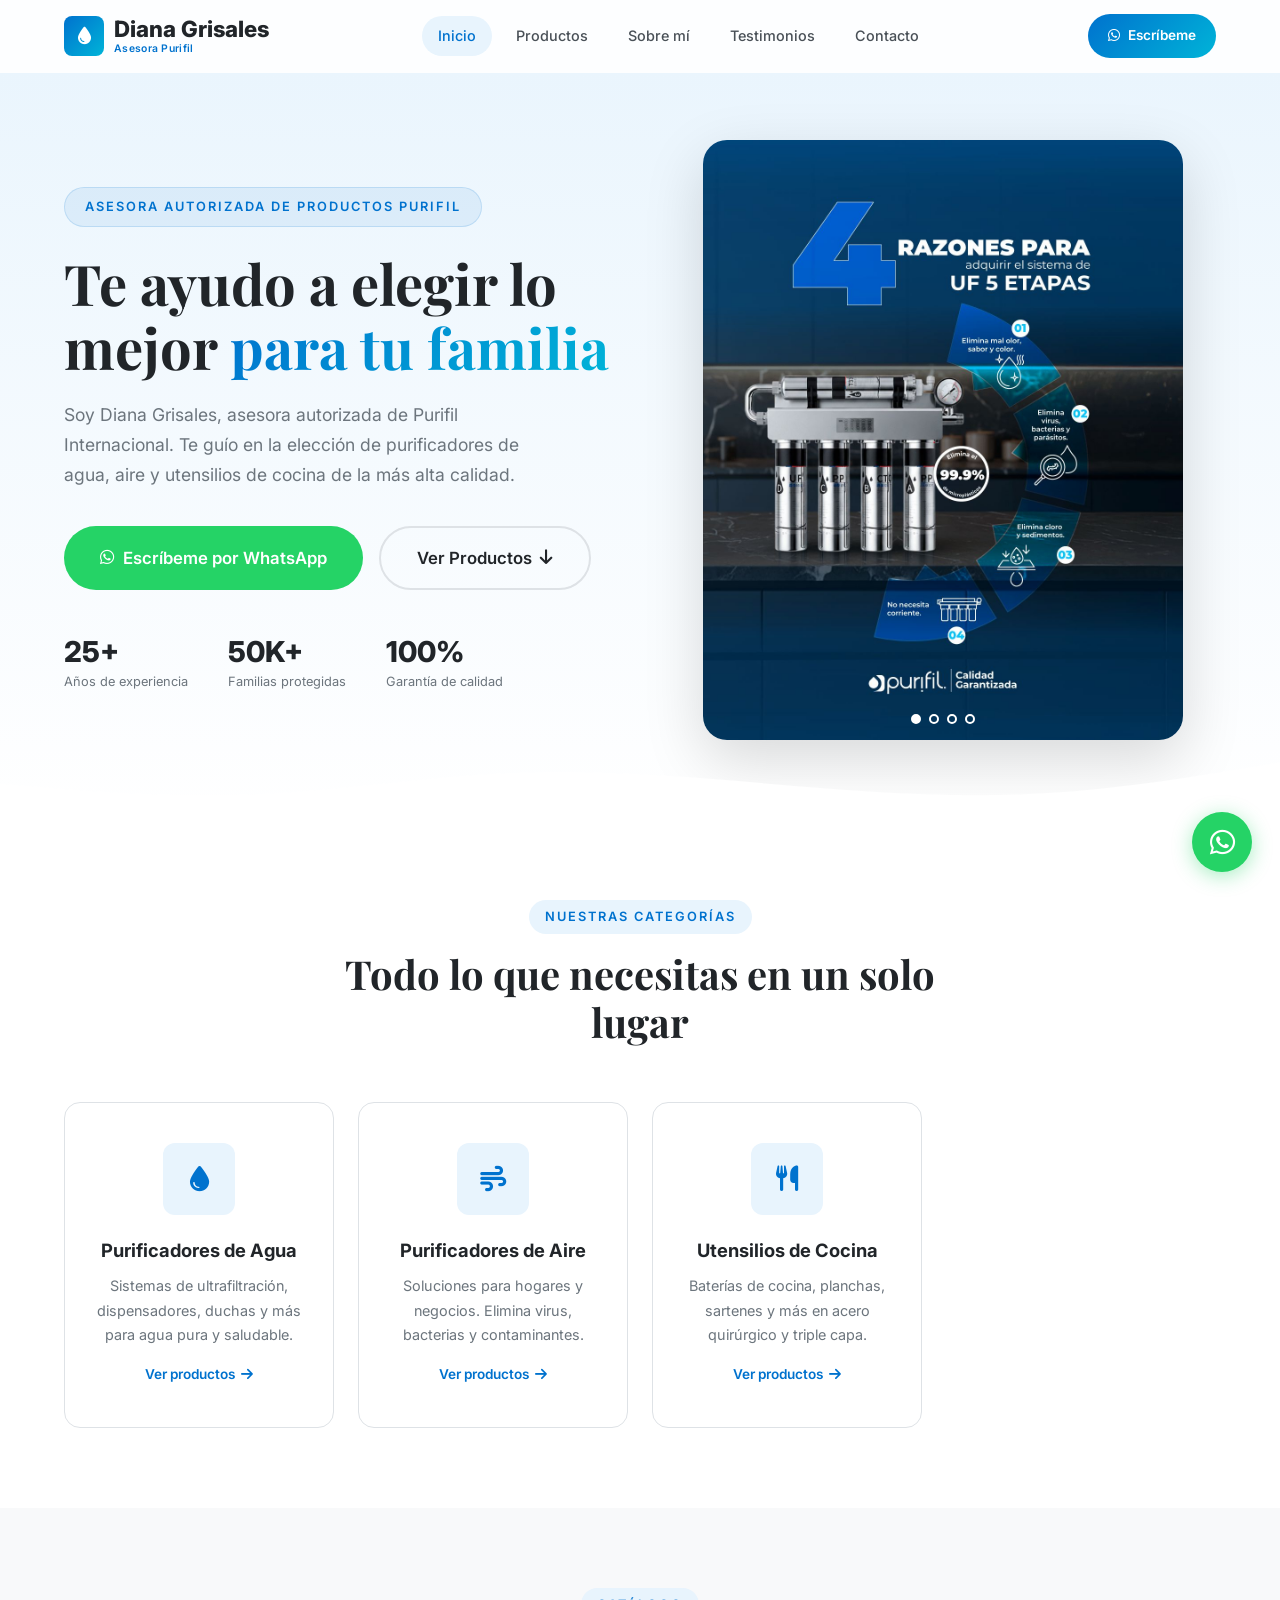
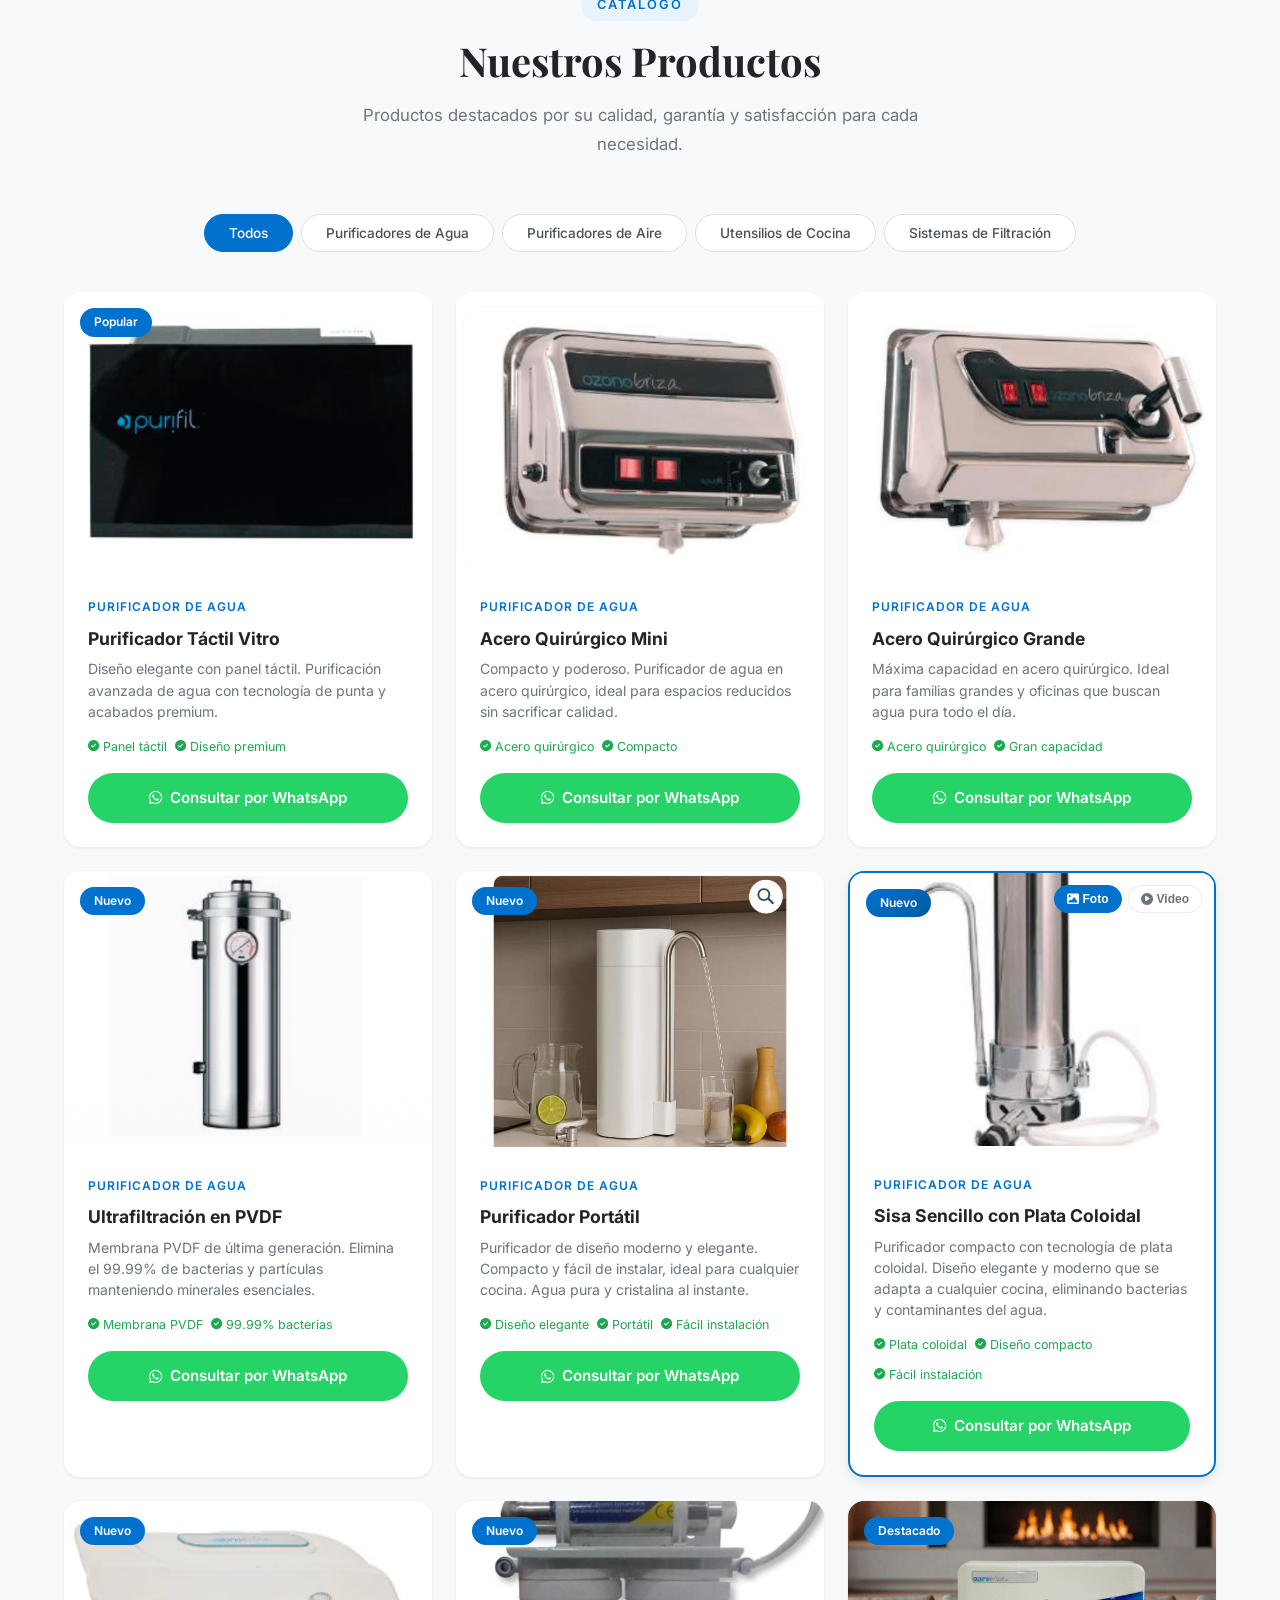
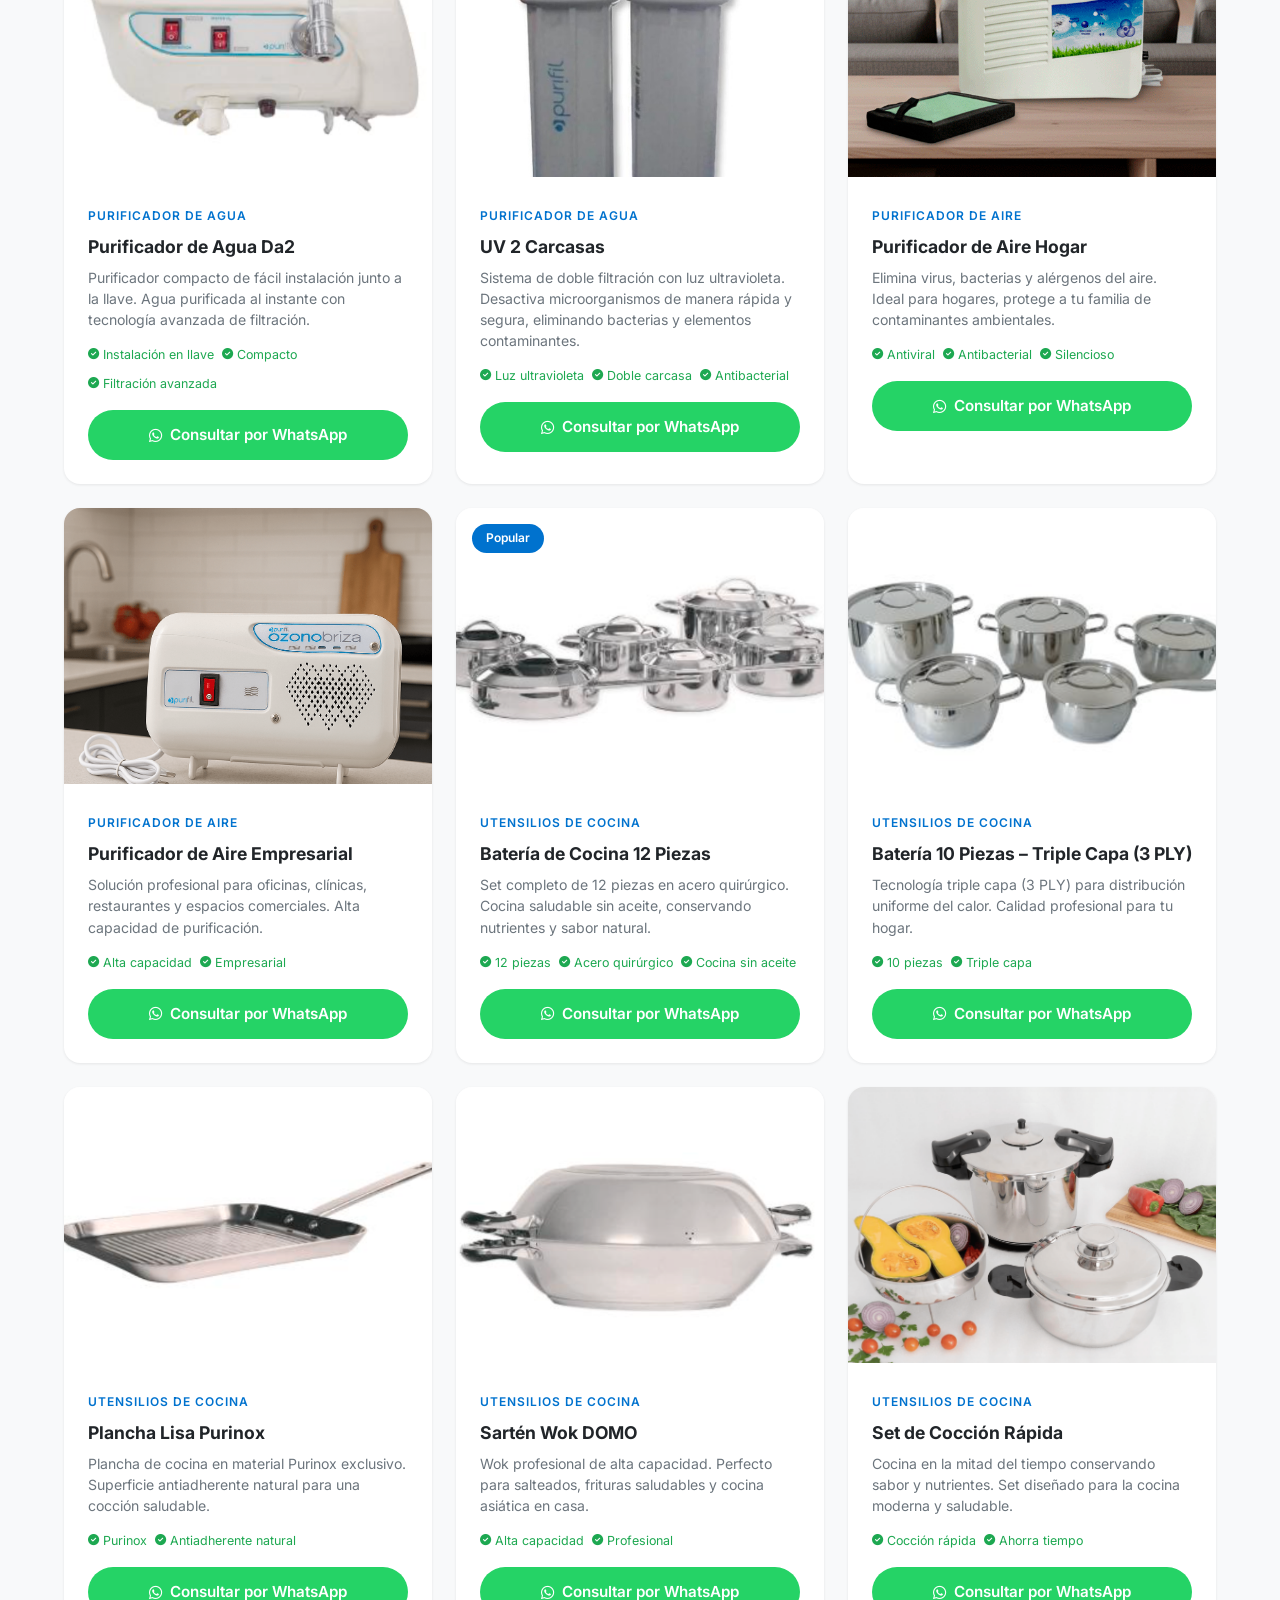
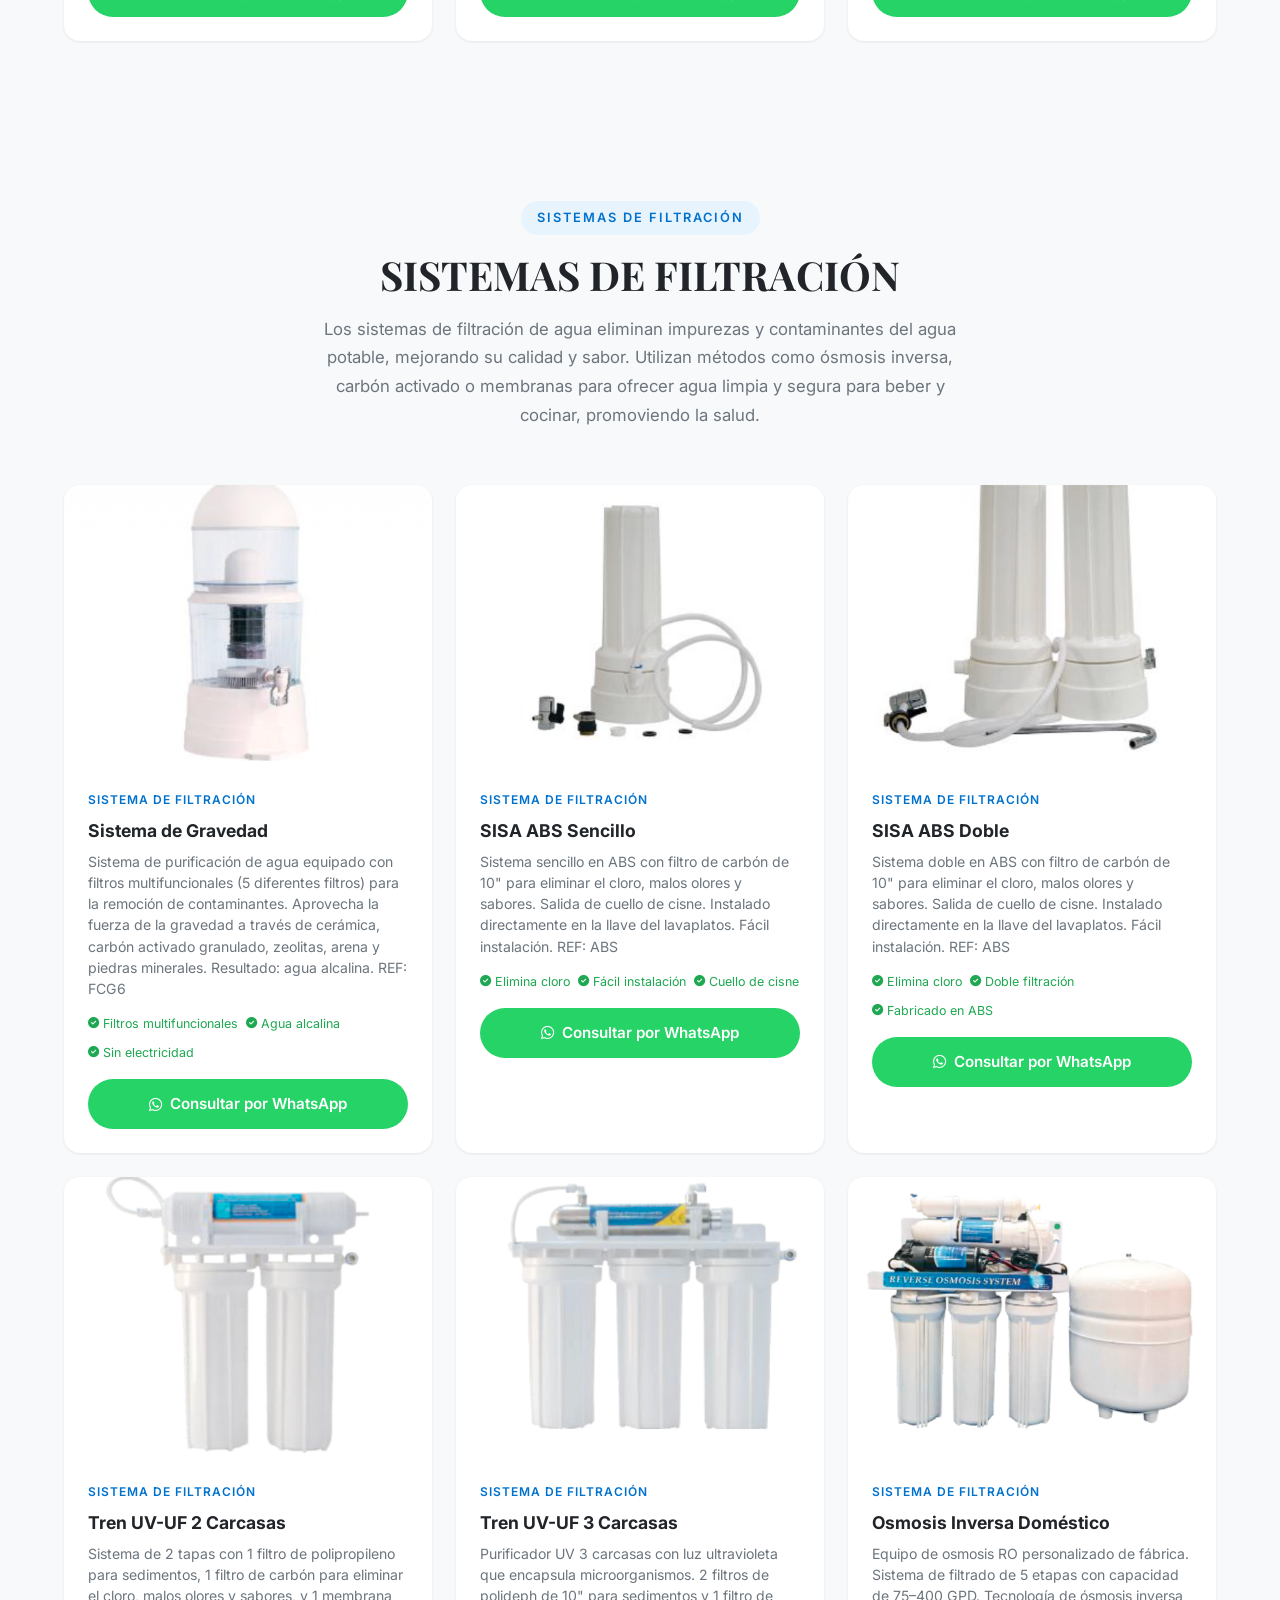
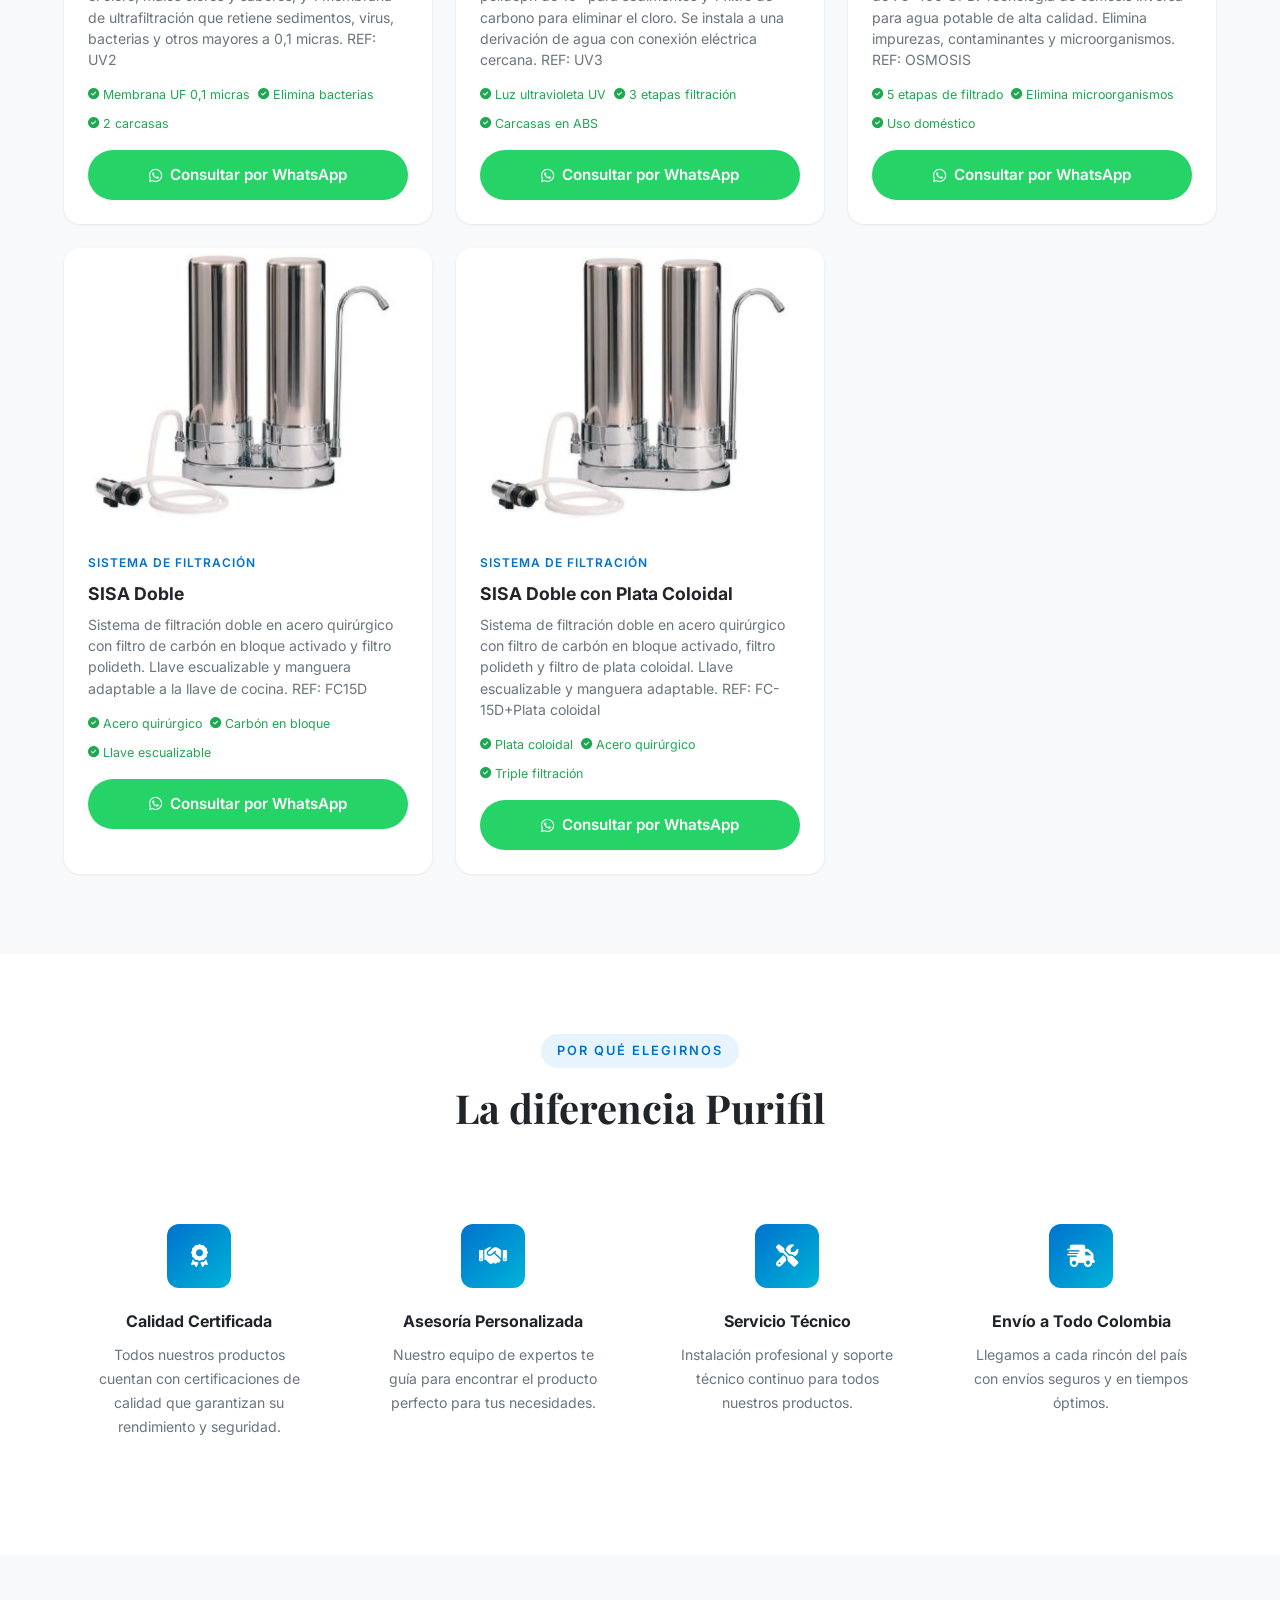
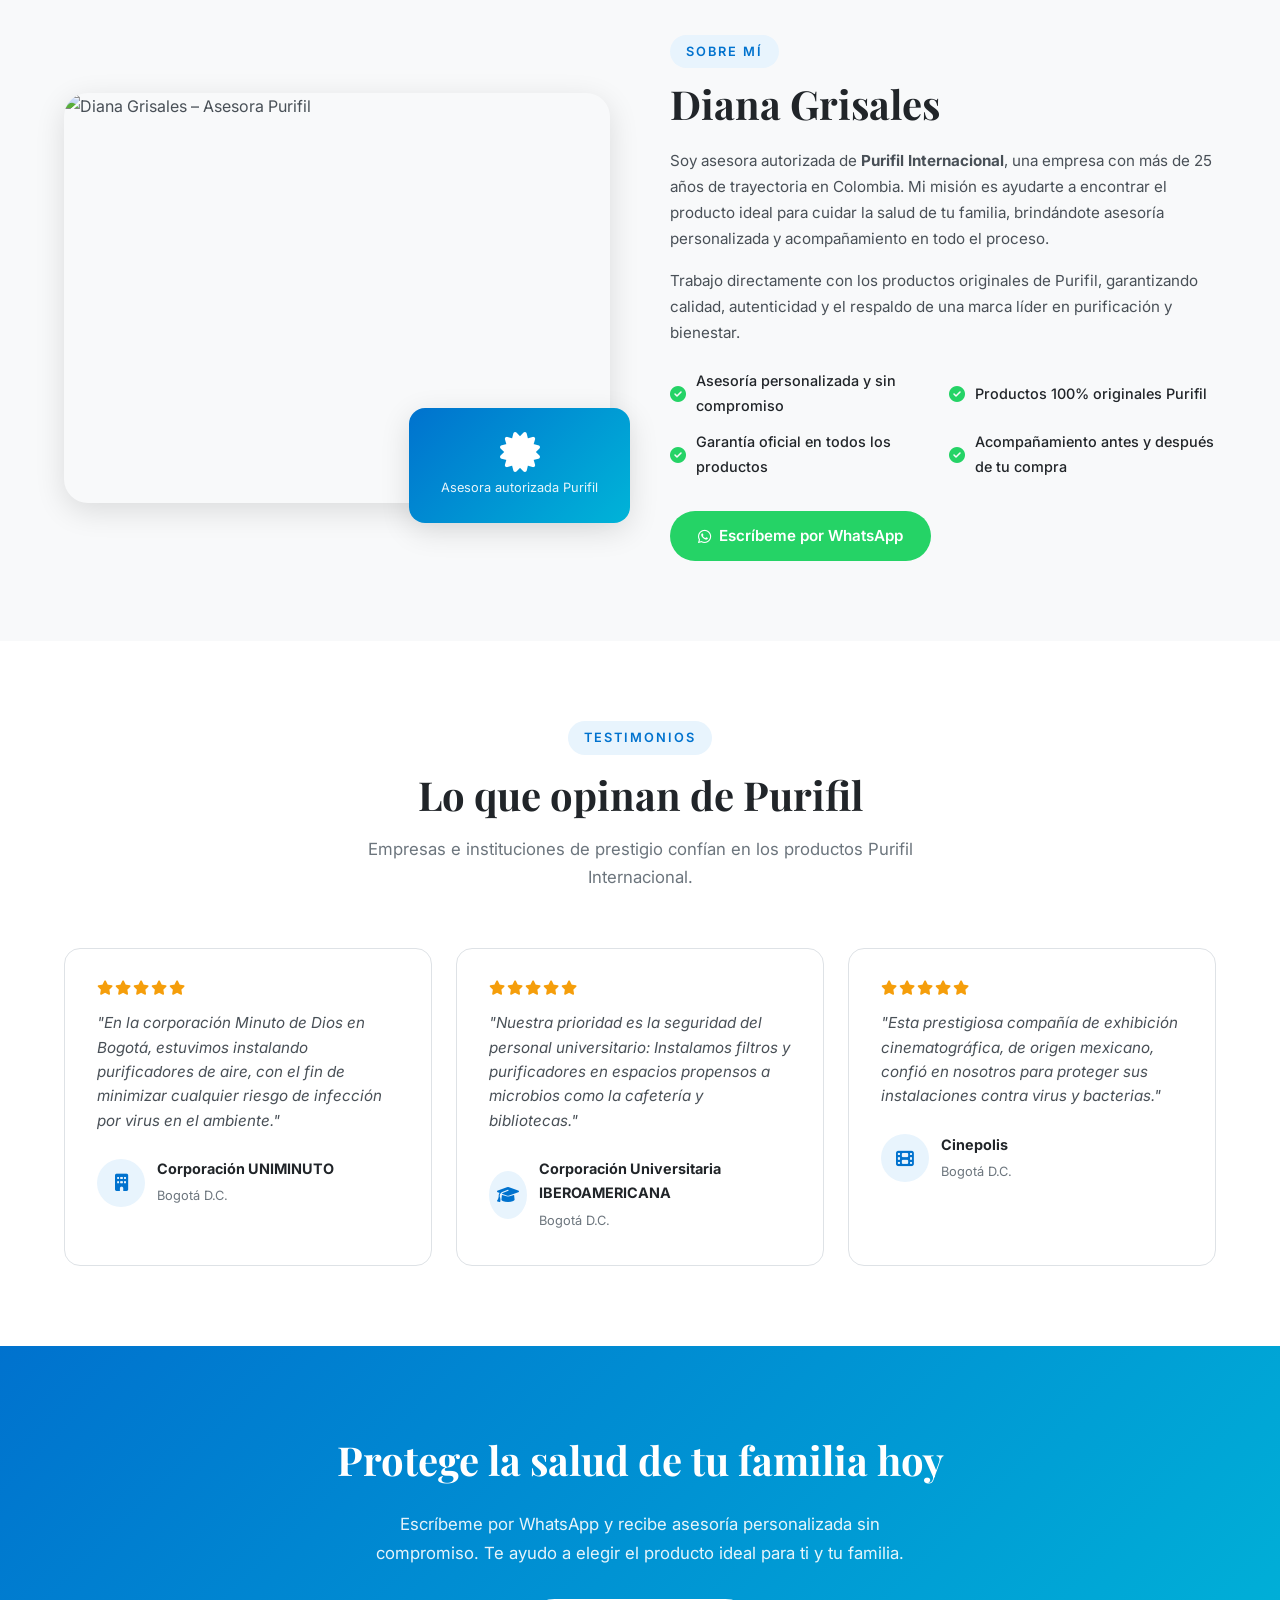
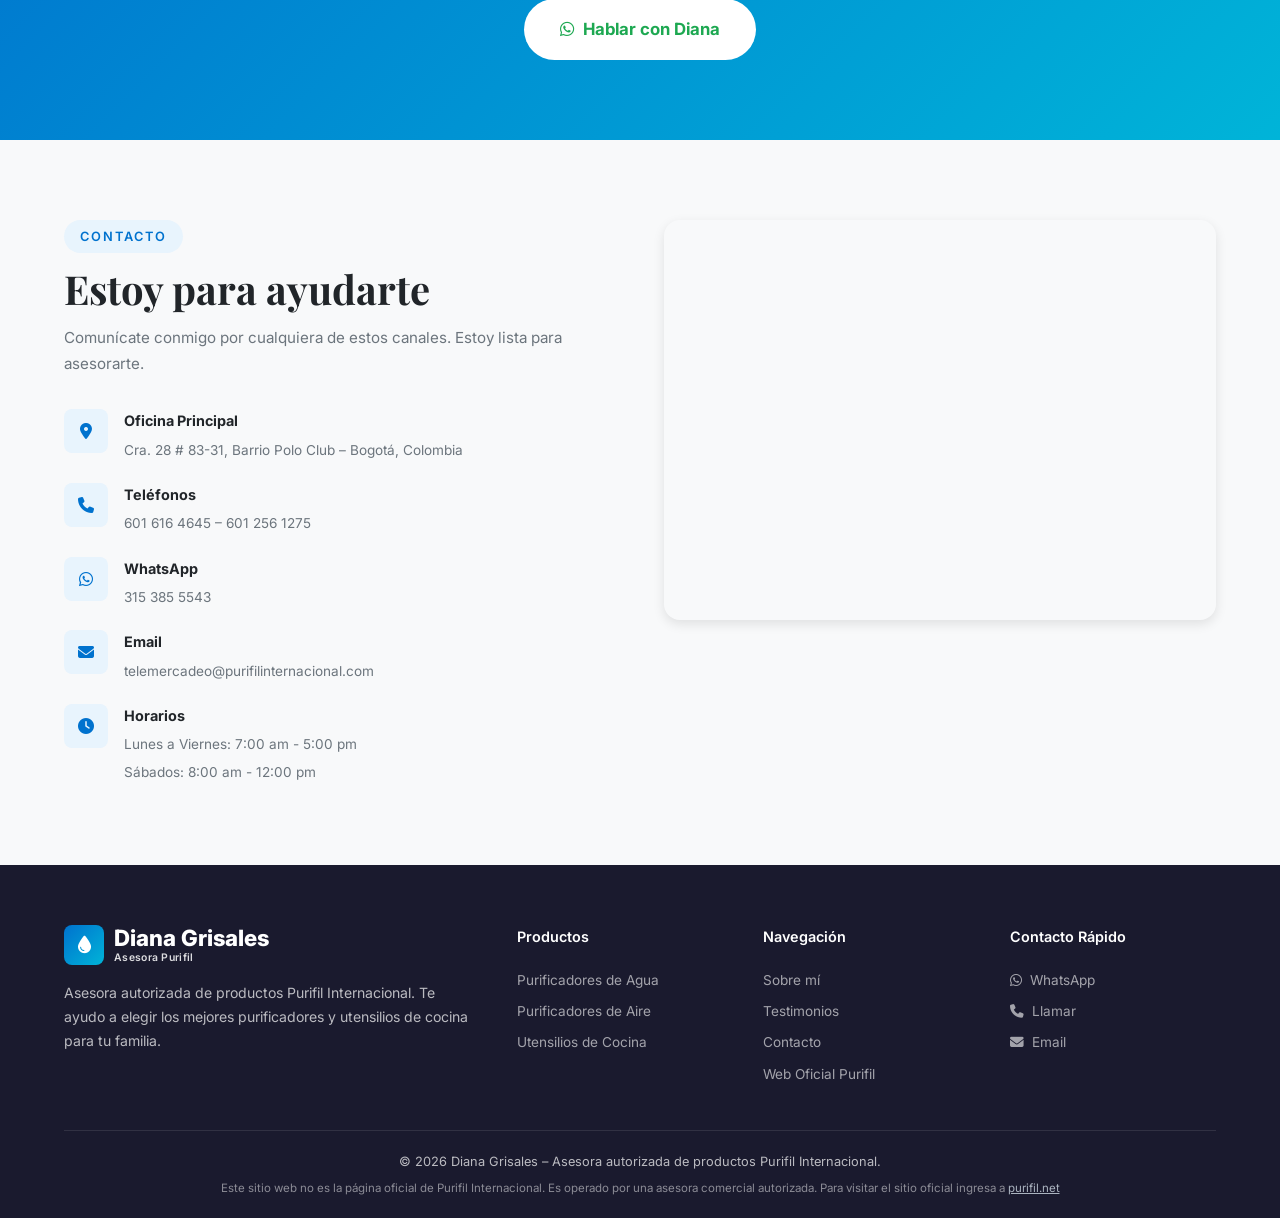
==== commit 8b7a147d: "fix: eliminar UF6etapas y filtro carbon, imagenes aire y coccion desde purifil.net Made-with: Cursor" ====
--- a/index.html
+++ b/index.html
@@ -190,26 +190,6 @@
         <!-- === PURIFICADORES DE AGUA === -->
 
         <div class="product-card" data-category="agua" id="agua">
-          <div class="product-card__badge">Nuevo</div>
-          <div class="product-card__image">
-            <img src="img/products/uf-6-etapas-acero.png" alt="Sistema UF con UV de 6 Etapas en Acero Quirúrgico" loading="lazy">
-          </div>
-          <div class="product-card__body">
-            <span class="product-card__category">Purificador de Agua</span>
-            <h3 class="product-card__title">Sistema UF con UV de 6 Etapas</h3>
-            <p class="product-card__desc">Sistema de ultrafiltración de última tecnología con luz ultravioleta. 6 etapas de filtración para el agua más pura y segura.</p>
-            <div class="product-card__features">
-              <span><i class="fas fa-check-circle"></i> Ultrafiltración</span>
-              <span><i class="fas fa-check-circle"></i> Luz UV</span>
-              <span><i class="fas fa-check-circle"></i> 6 etapas</span>
-            </div>
-            <a href="#" data-wa-link data-wa-product="Sistema UF con UV de 6 Etapas" class="btn btn--whatsapp btn--full">
-              <i class="fab fa-whatsapp"></i> Consultar por WhatsApp
-            </a>
-          </div>
-        </div>
-
-        <div class="product-card" data-category="agua">
           <div class="product-card__badge">Popular</div>
           <div class="product-card__image">
             <img src="img/products/purificador-tactil.png" alt="Purificador de Agua Táctil Vitro – agua pura directo del grifo" loading="lazy">
@@ -278,24 +258,6 @@
               <span><i class="fas fa-check-circle"></i> 99.99% bacterias</span>
             </div>
             <a href="#" data-wa-link data-wa-product="Sistema Ultrafiltración PVDF" class="btn btn--whatsapp btn--full">
-              <i class="fab fa-whatsapp"></i> Consultar por WhatsApp
-            </a>
-          </div>
-        </div>
-
-        <div class="product-card" data-category="agua">
-          <div class="product-card__image">
-            <img src="img/products/filtro-carbon.png" alt="Filtro Carbón en Bloque 7" loading="lazy">
-          </div>
-          <div class="product-card__body">
-            <span class="product-card__category">Repuesto</span>
-            <h3 class="product-card__title">Filtro Carbón en Bloque 7</h3>
-            <p class="product-card__desc">Filtro de repuesto de carbón activado en bloque. Mantén tu purificador funcionando al 100% de su capacidad.</p>
-            <div class="product-card__features">
-              <span><i class="fas fa-check-circle"></i> Carbón activado</span>
-              <span><i class="fas fa-check-circle"></i> Alto rendimiento</span>
-            </div>
-            <a href="#" data-wa-link data-wa-product="Filtro Carbón en Bloque 7" class="btn btn--whatsapp btn--full">
               <i class="fab fa-whatsapp"></i> Consultar por WhatsApp
             </a>
           </div>
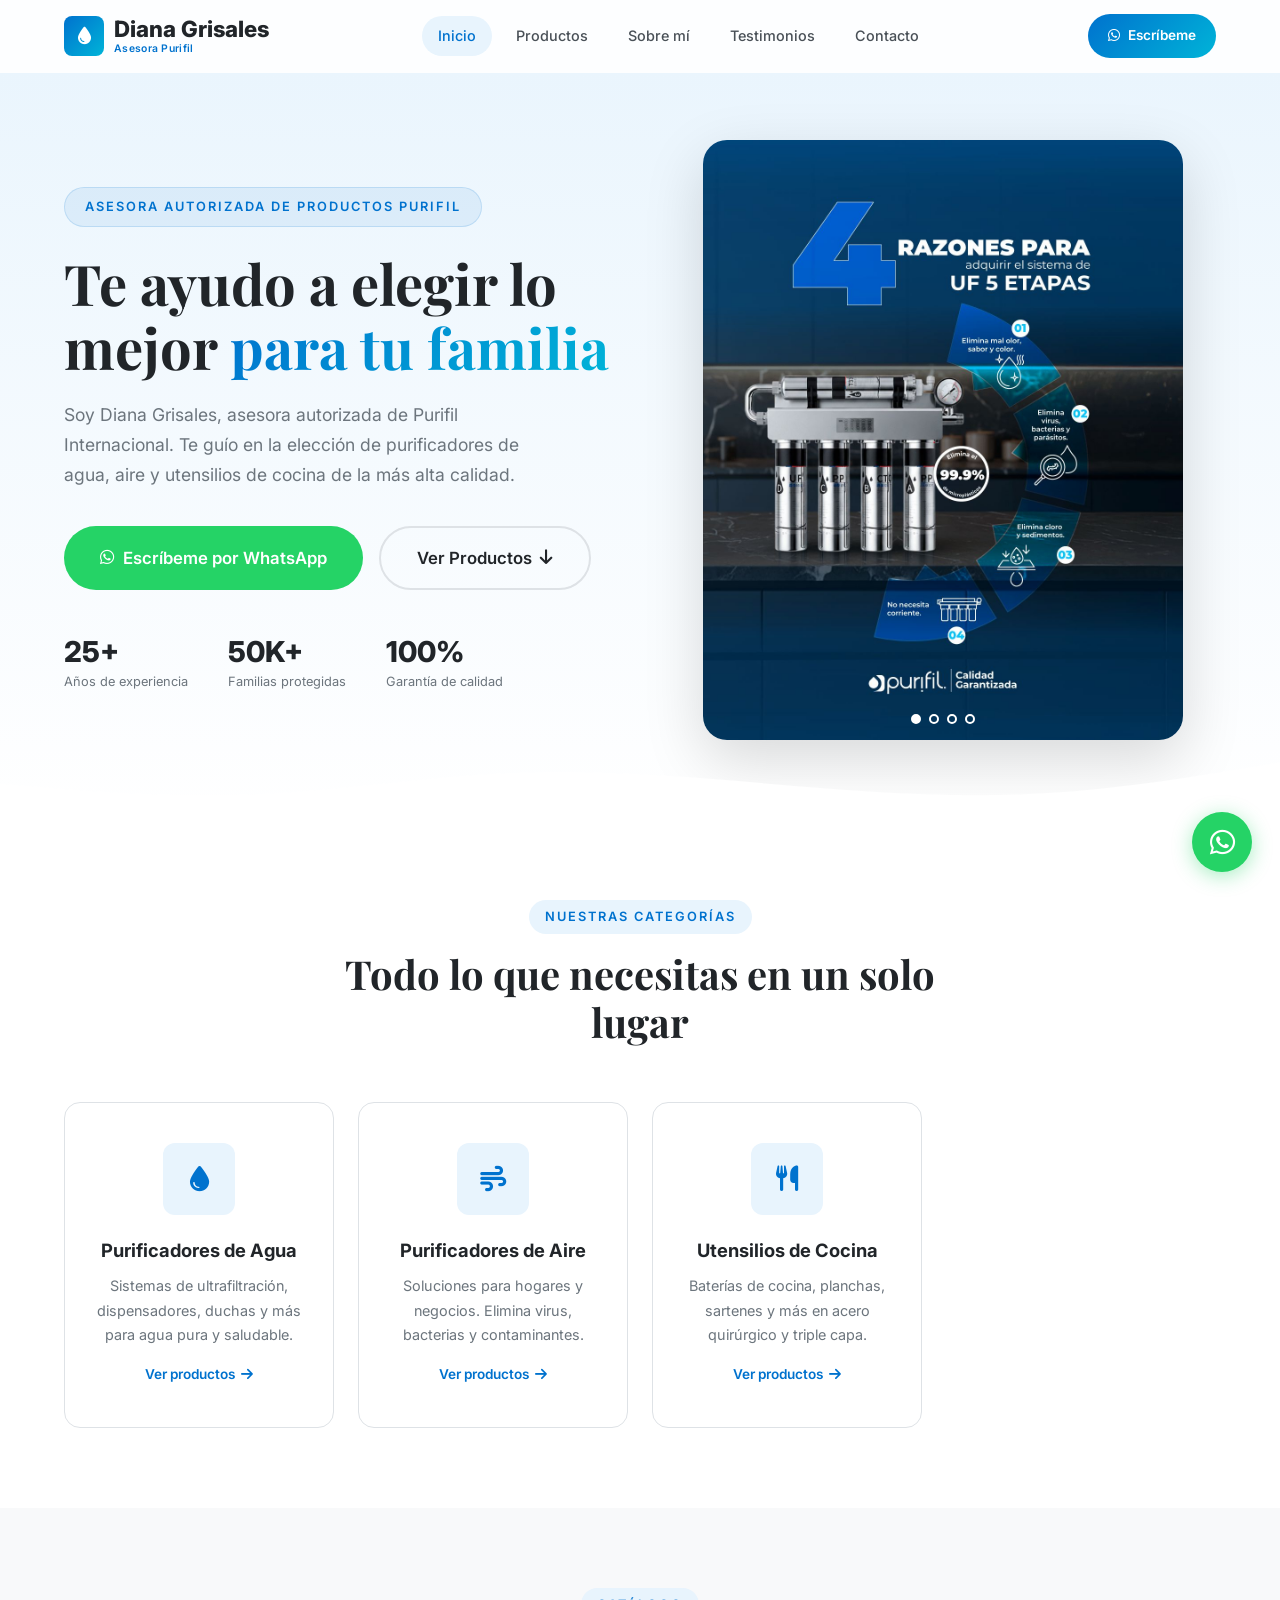
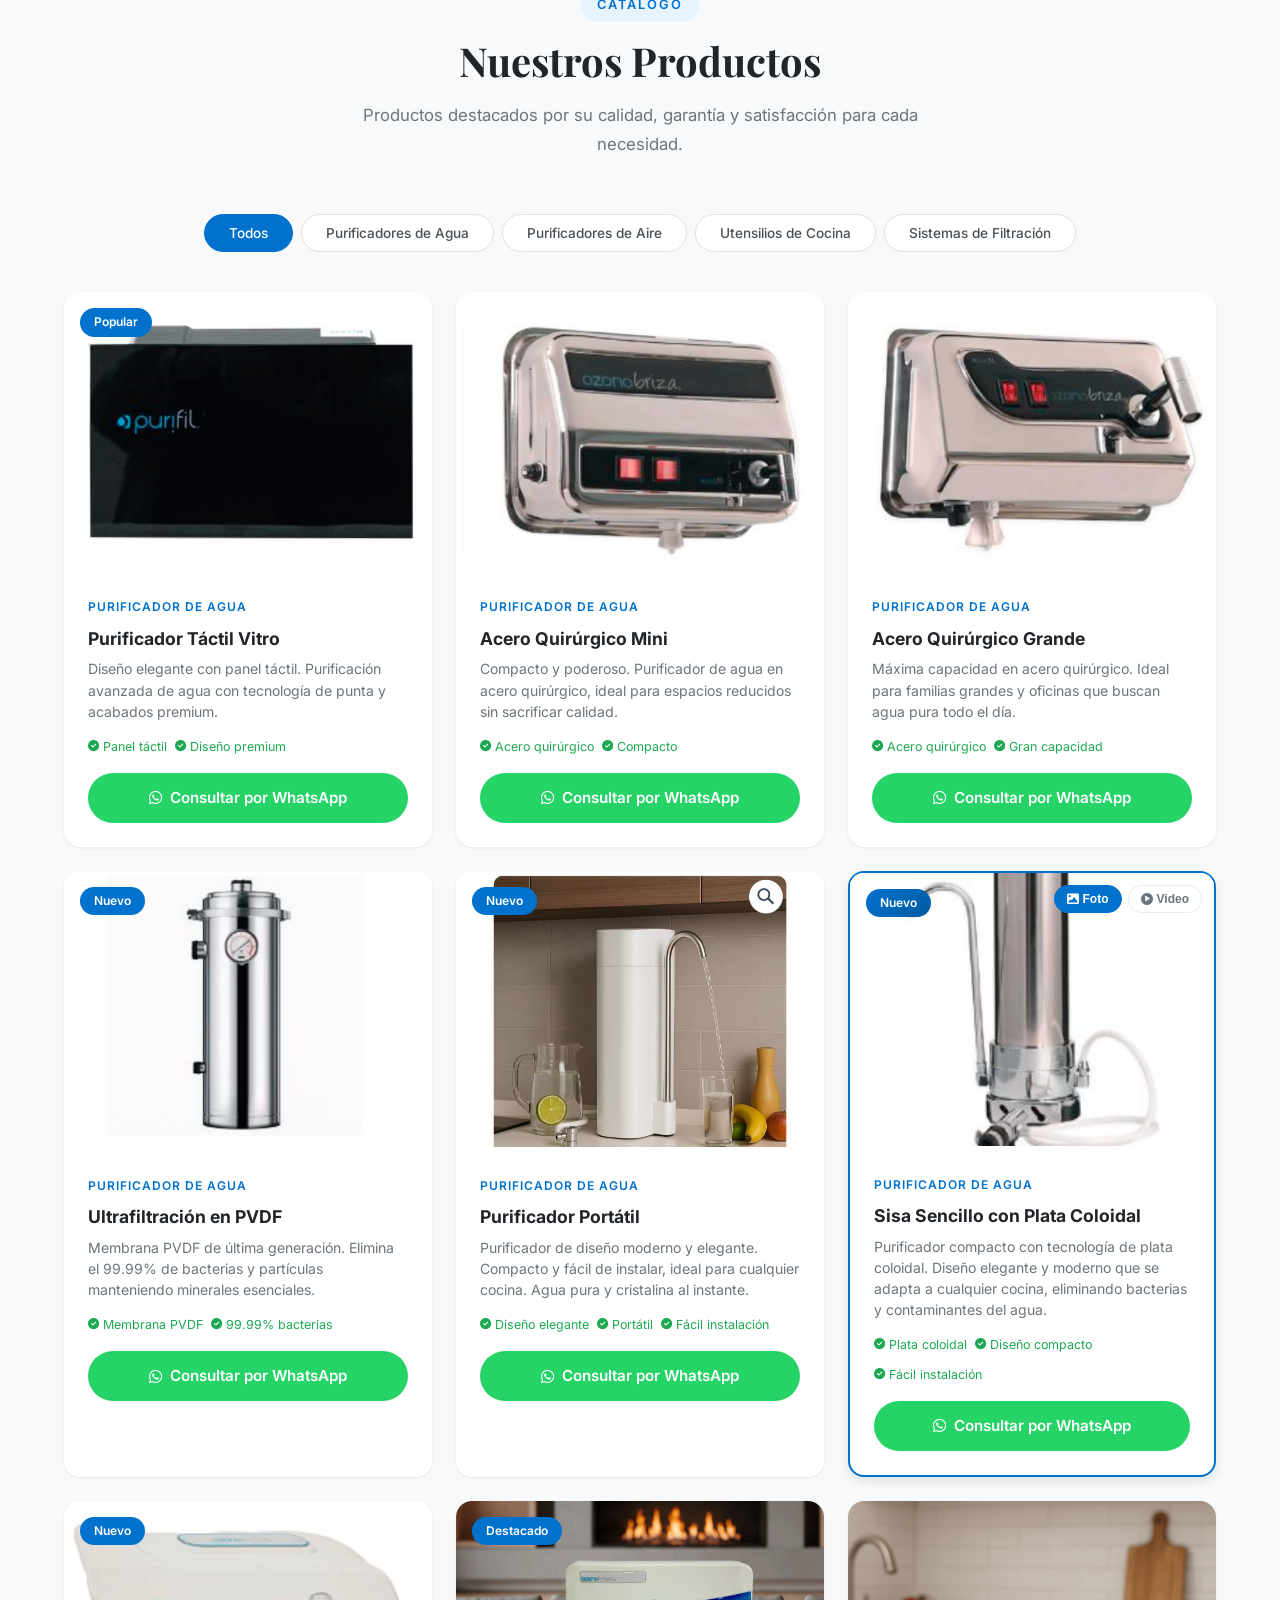
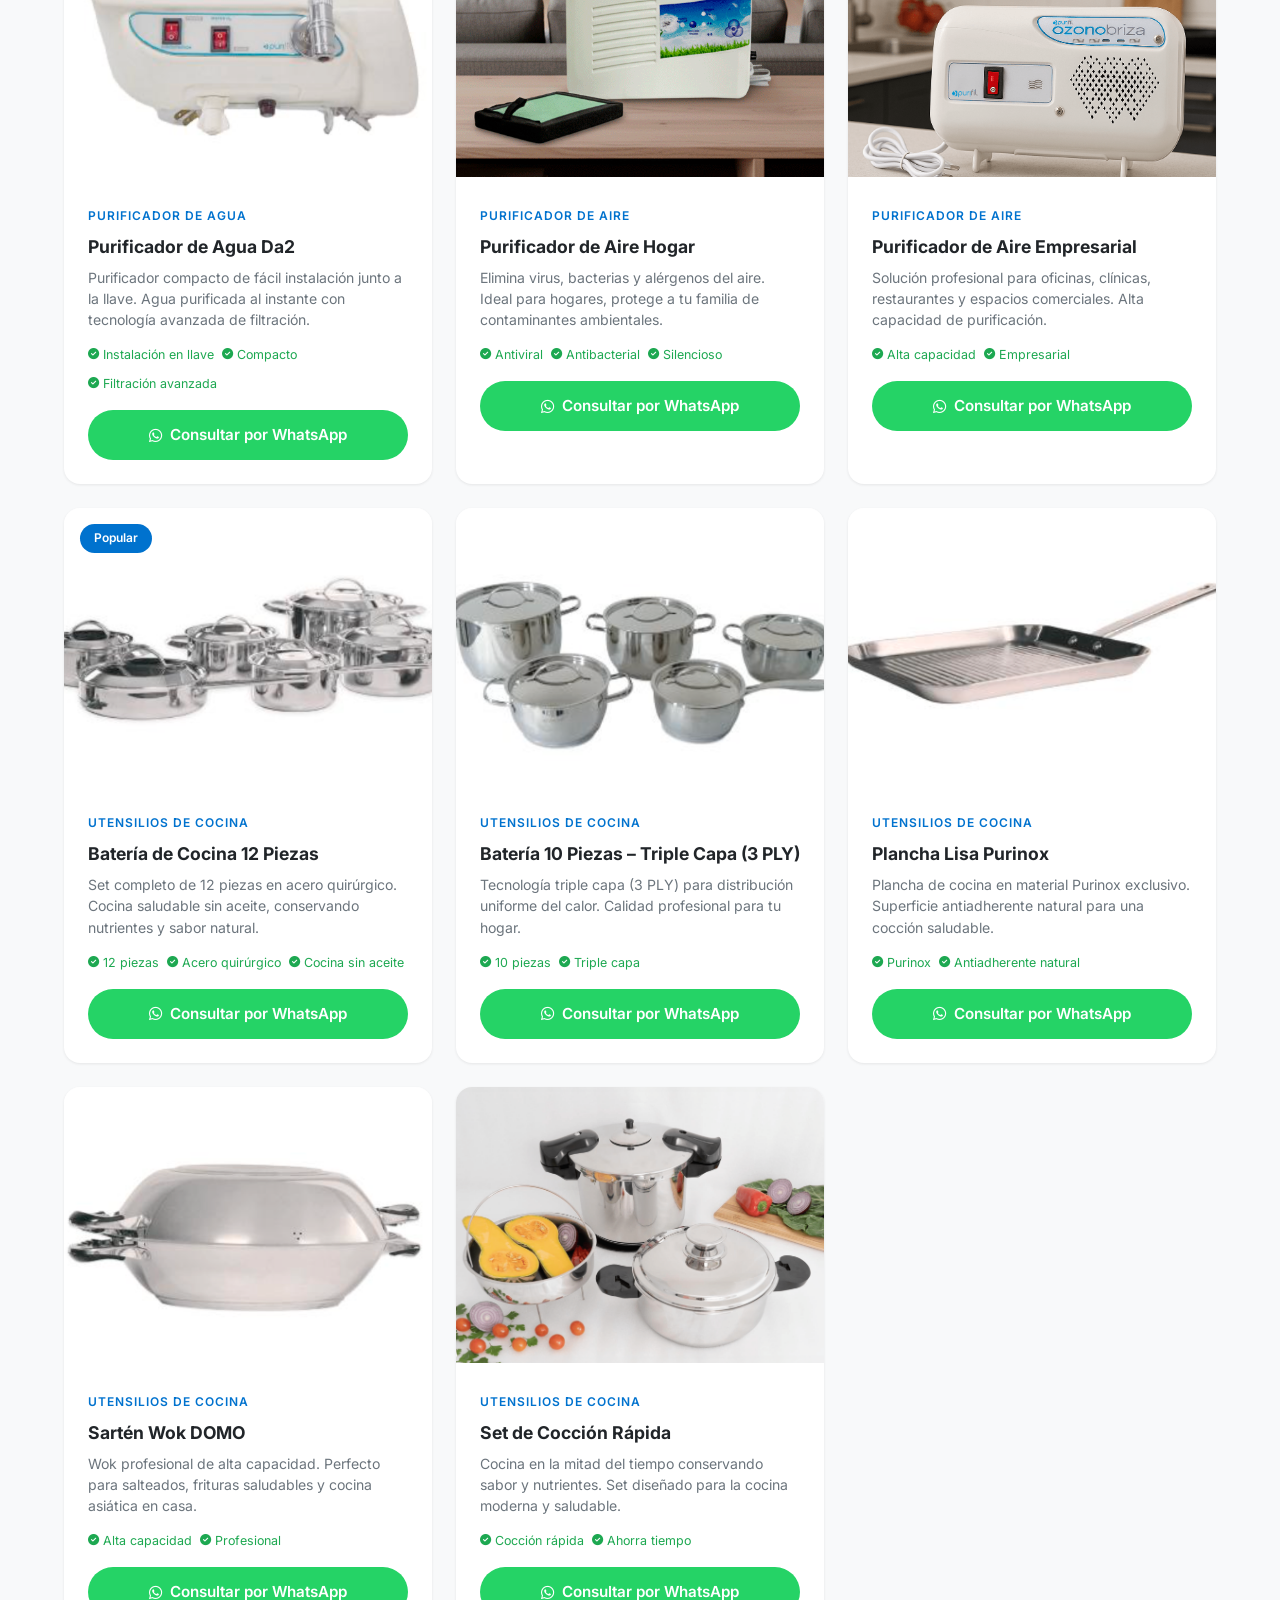
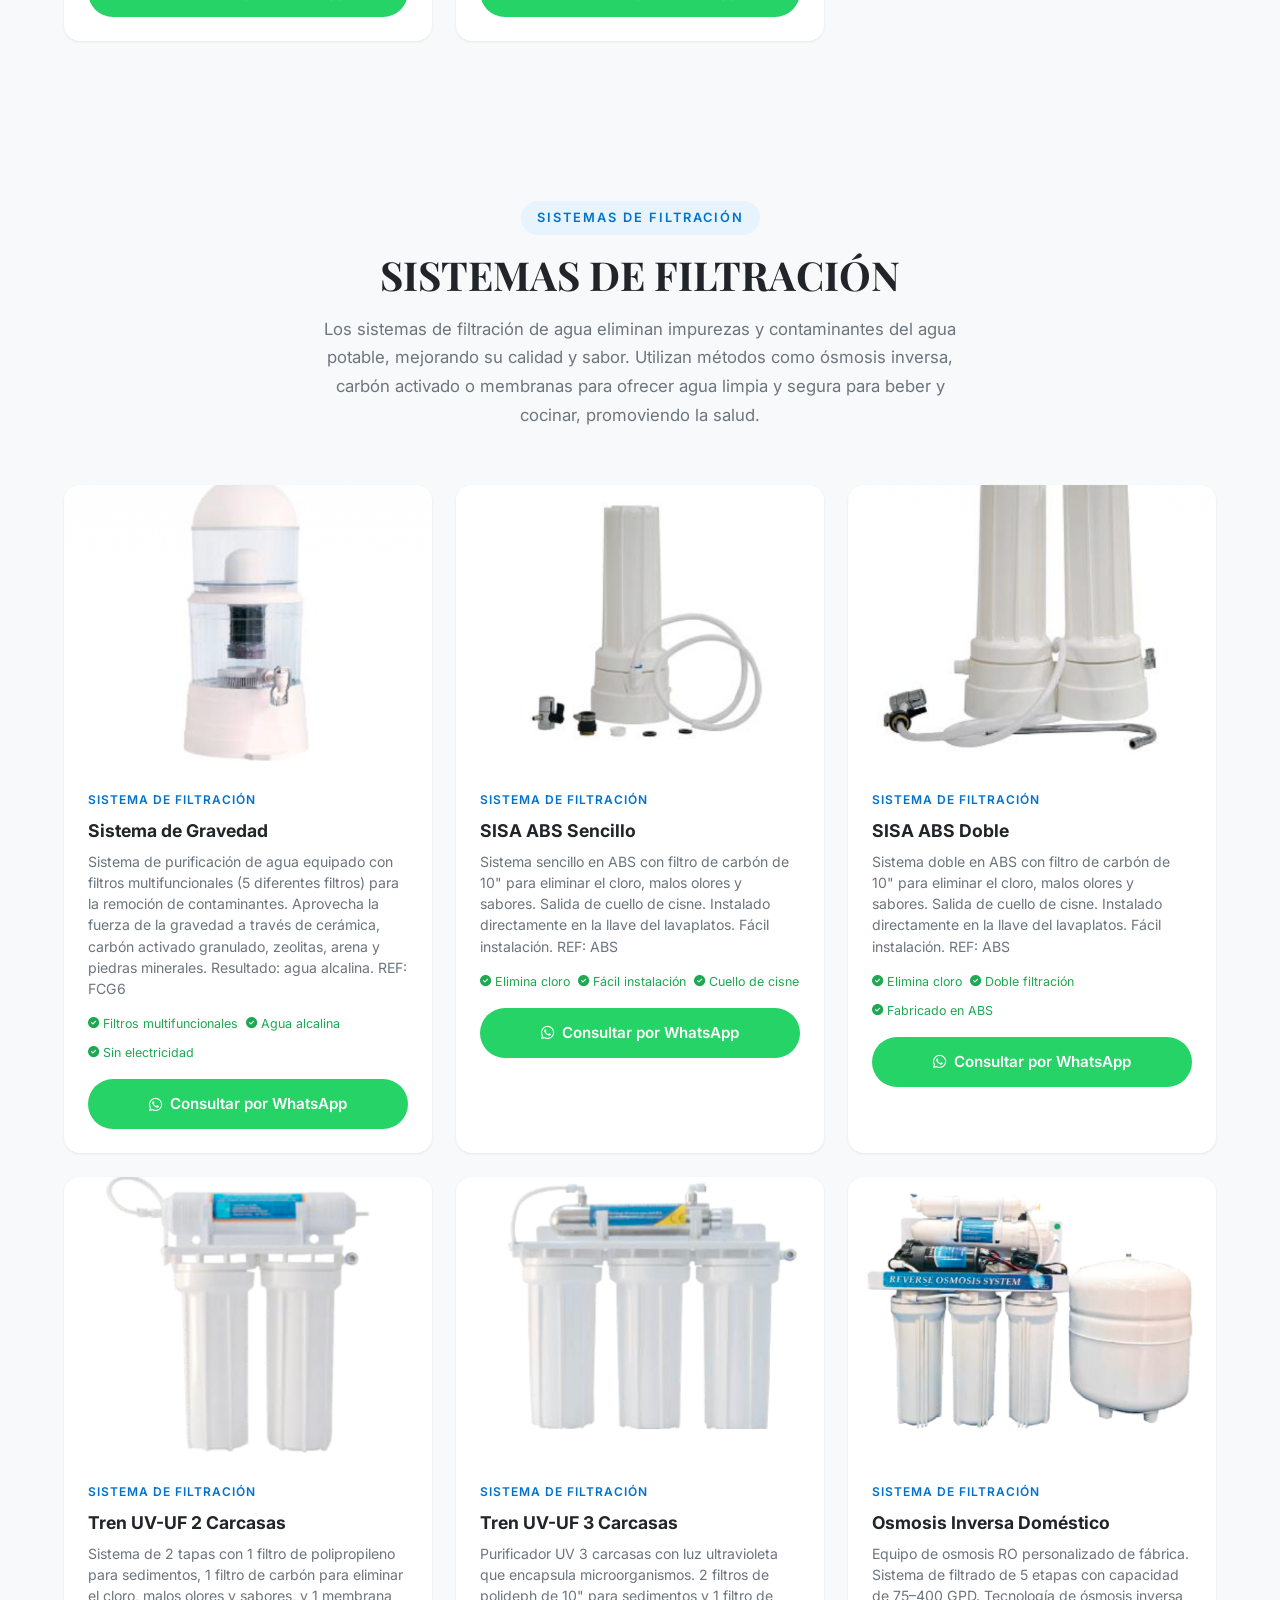
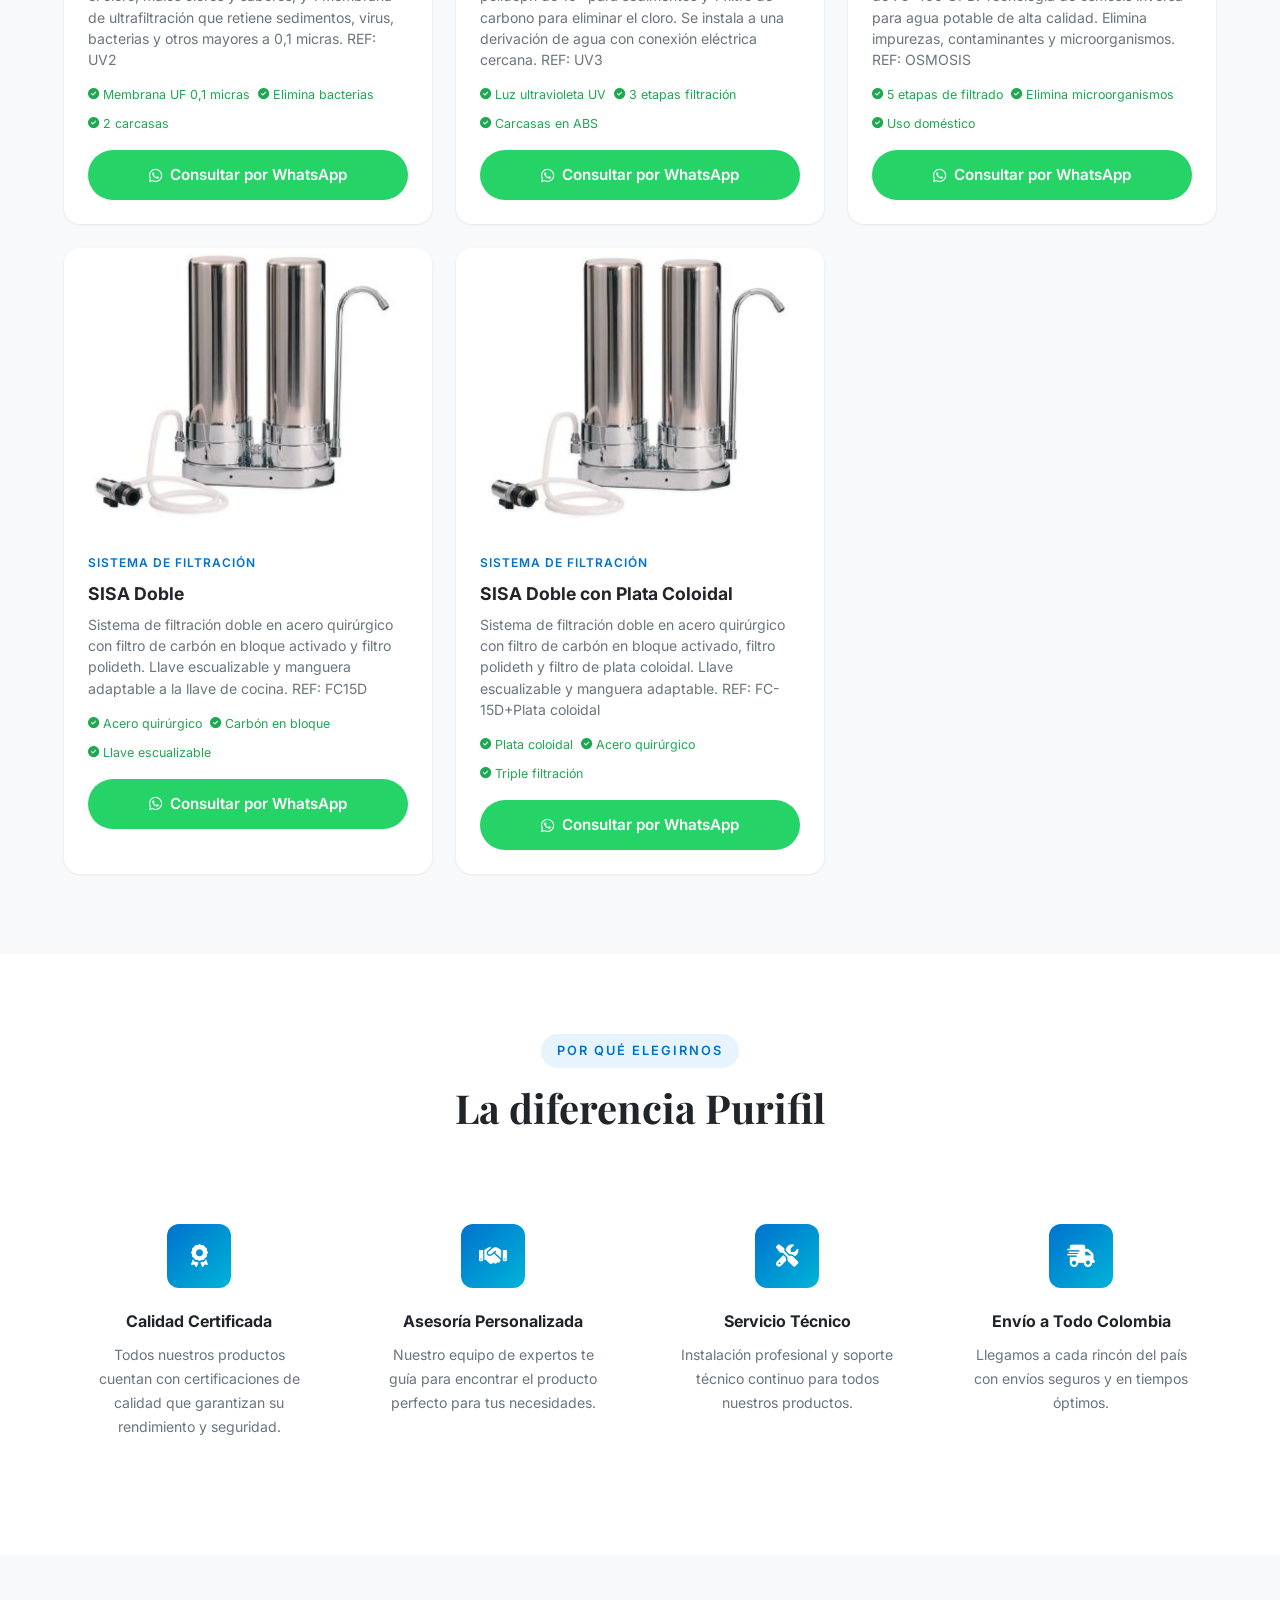
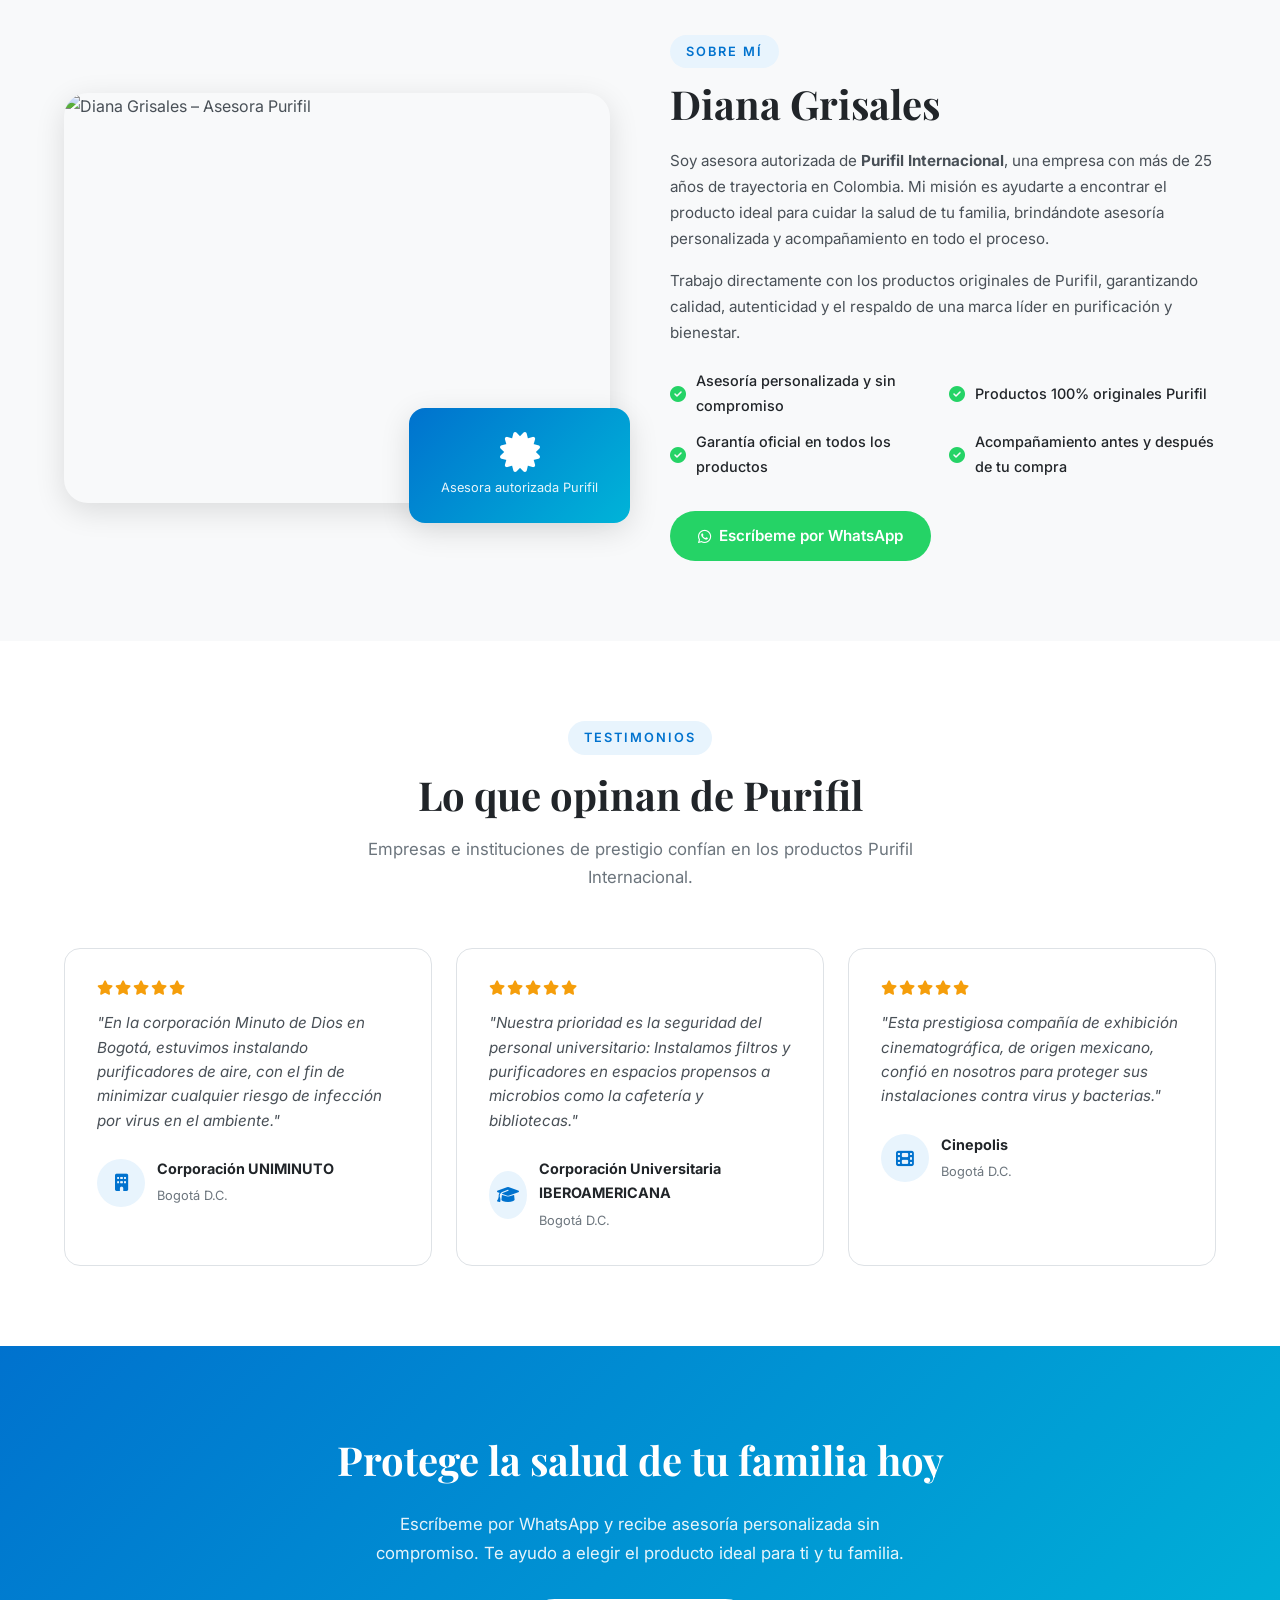
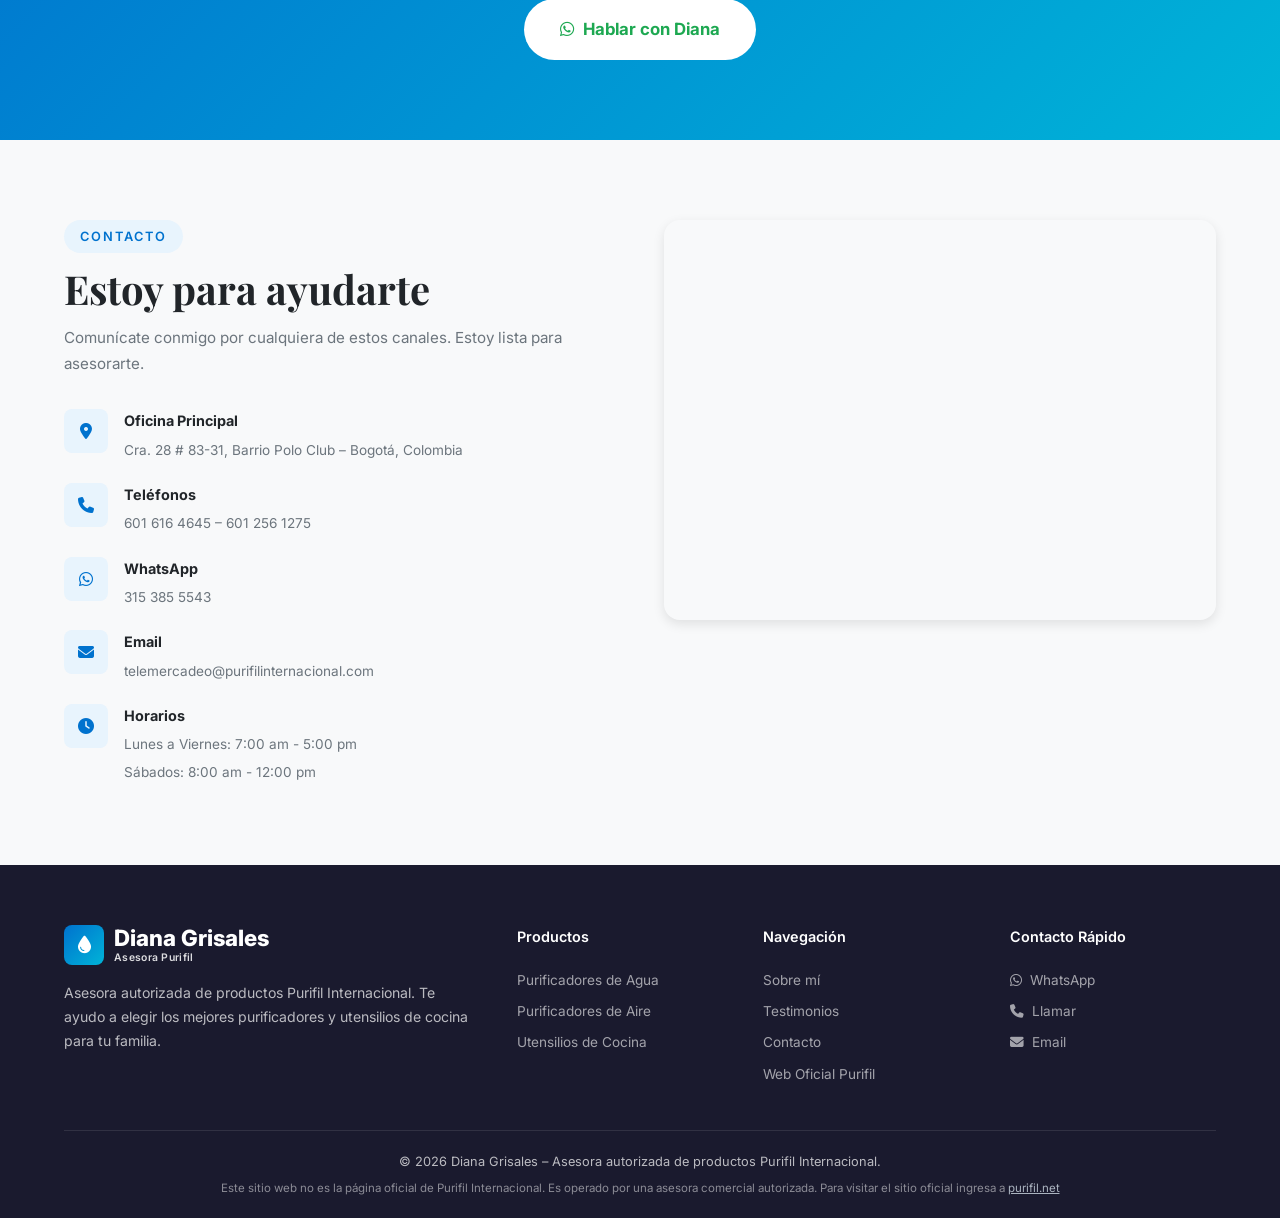
==== commit b342acfe: "fix: eliminar Purificador UV 2 Carcasas Made-with: Cursor" ====
--- a/index.html
+++ b/index.html
@@ -338,26 +338,6 @@
           </div>
         </div>
 
-        <div class="product-card" data-category="agua">
-          <div class="product-card__badge">Nuevo</div>
-          <div class="product-card__image">
-            <img src="img/products/uv-2-carcasas.png" alt="Purificador UV 2 Carcasas – doble filtración con luz ultravioleta" loading="lazy">
-          </div>
-          <div class="product-card__body">
-            <span class="product-card__category">Purificador de Agua</span>
-            <h3 class="product-card__title">UV 2 Carcasas</h3>
-            <p class="product-card__desc">Sistema de doble filtración con luz ultravioleta. Desactiva microorganismos de manera rápida y segura, eliminando bacterias y elementos contaminantes.</p>
-            <div class="product-card__features">
-              <span><i class="fas fa-check-circle"></i> Luz ultravioleta</span>
-              <span><i class="fas fa-check-circle"></i> Doble carcasa</span>
-              <span><i class="fas fa-check-circle"></i> Antibacterial</span>
-            </div>
-            <a href="#" data-wa-link data-wa-product="Purificador UV 2 Carcasas" class="btn btn--whatsapp btn--full">
-              <i class="fab fa-whatsapp"></i> Consultar por WhatsApp
-            </a>
-          </div>
-        </div>
-
         <!-- === PURIFICADORES DE AIRE === -->
 
         <div class="product-card" data-category="aire" id="aire">
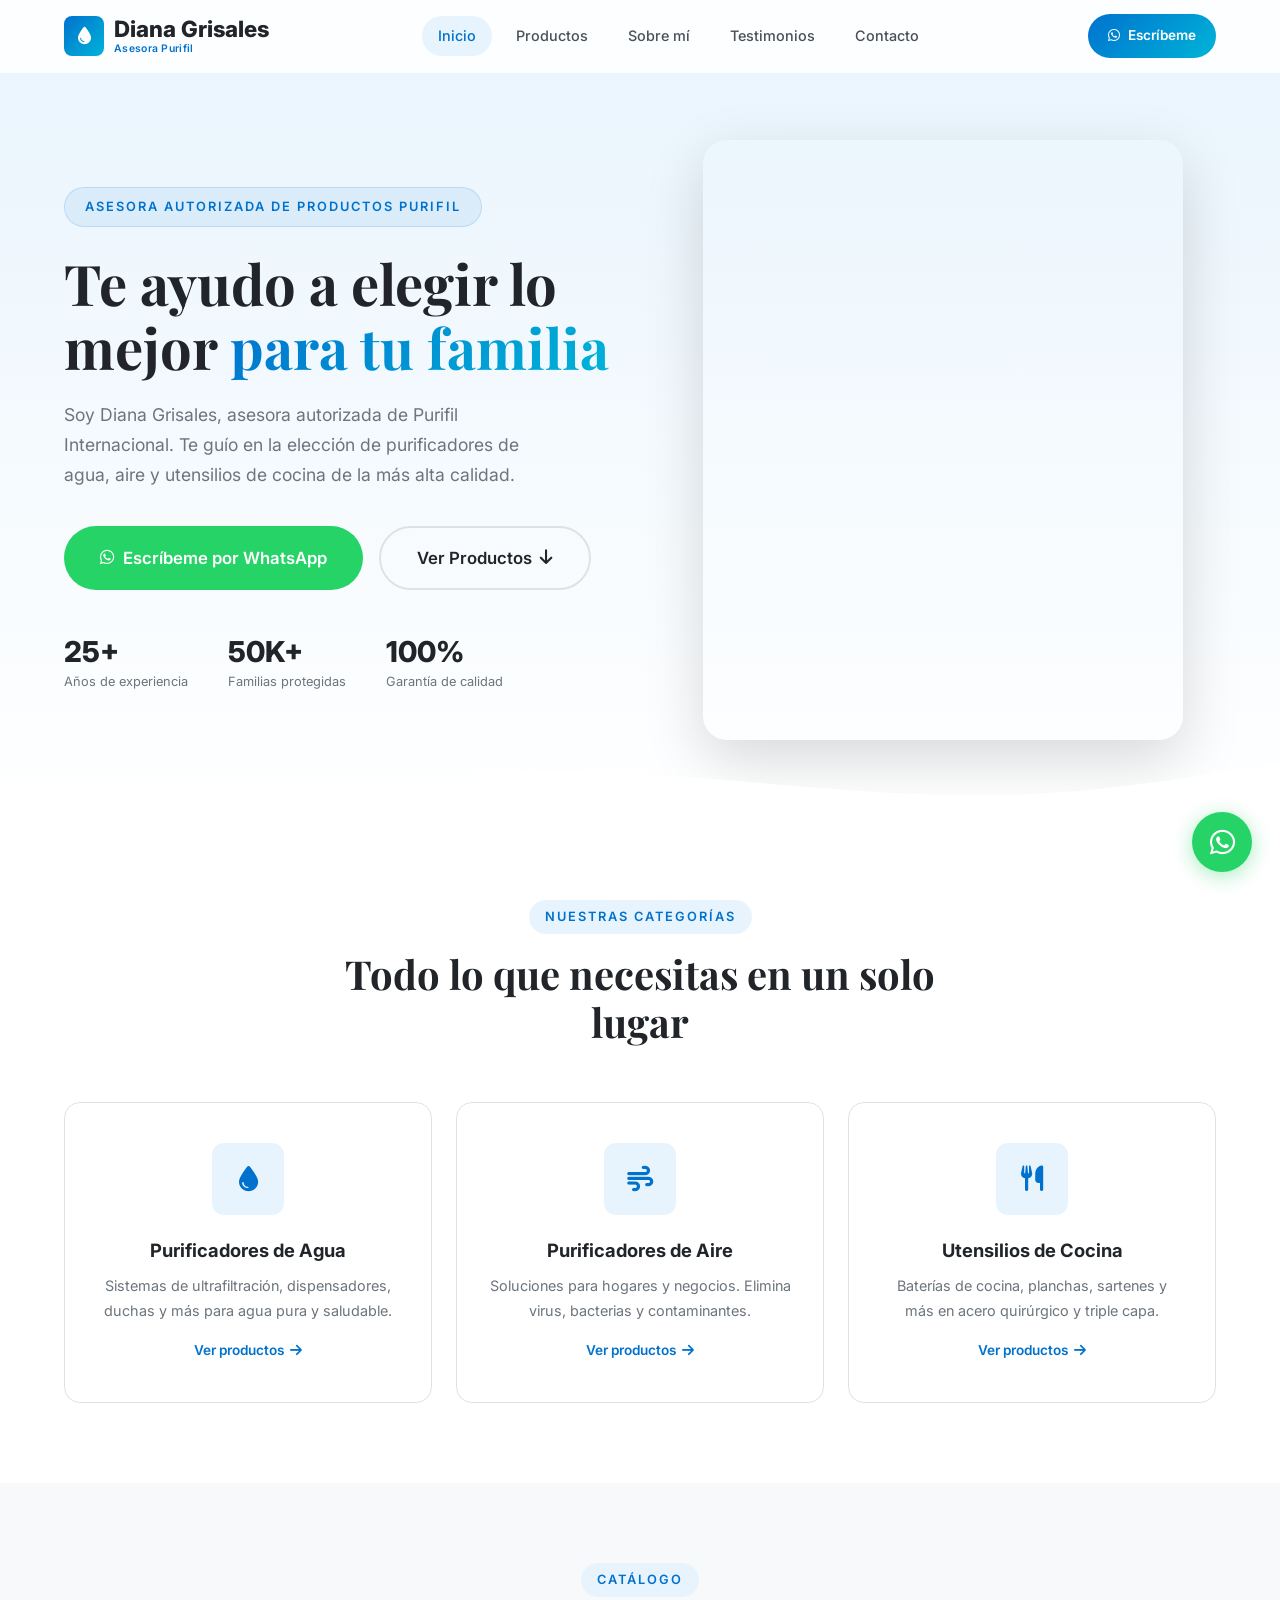
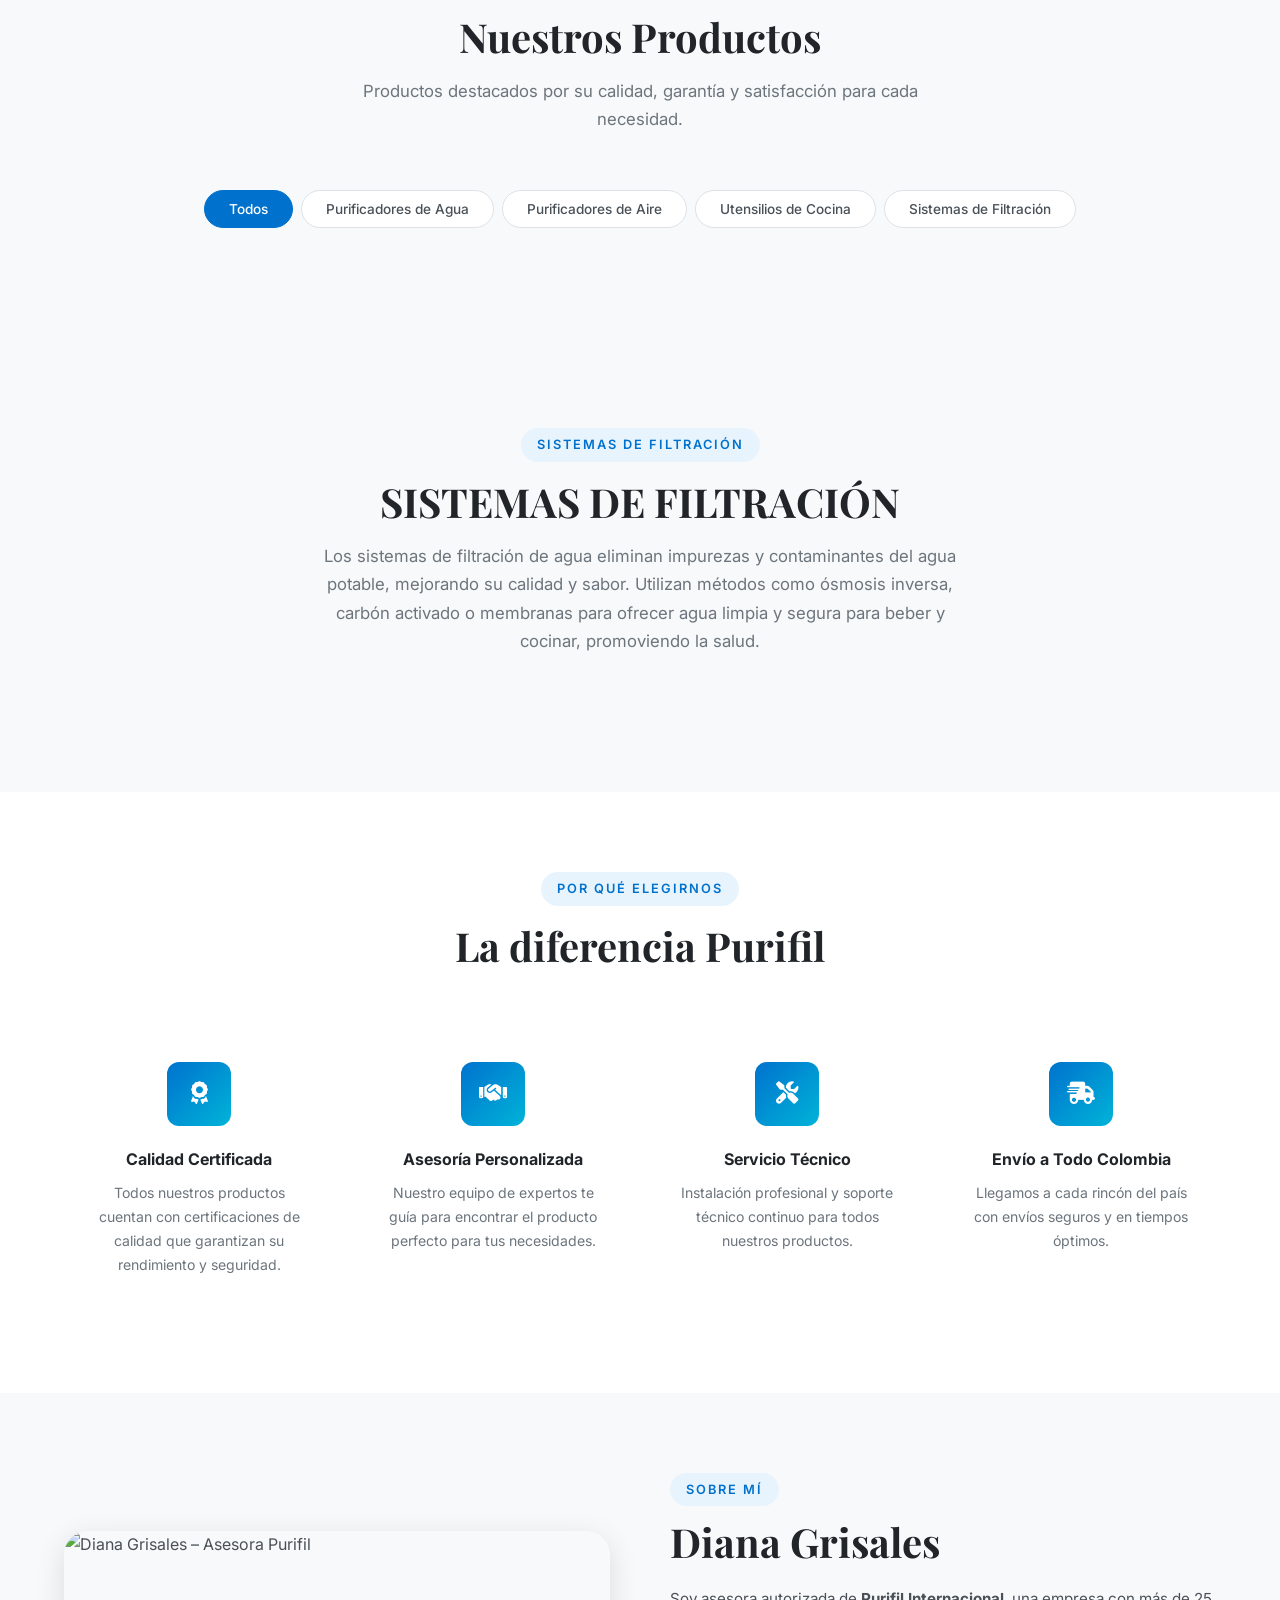
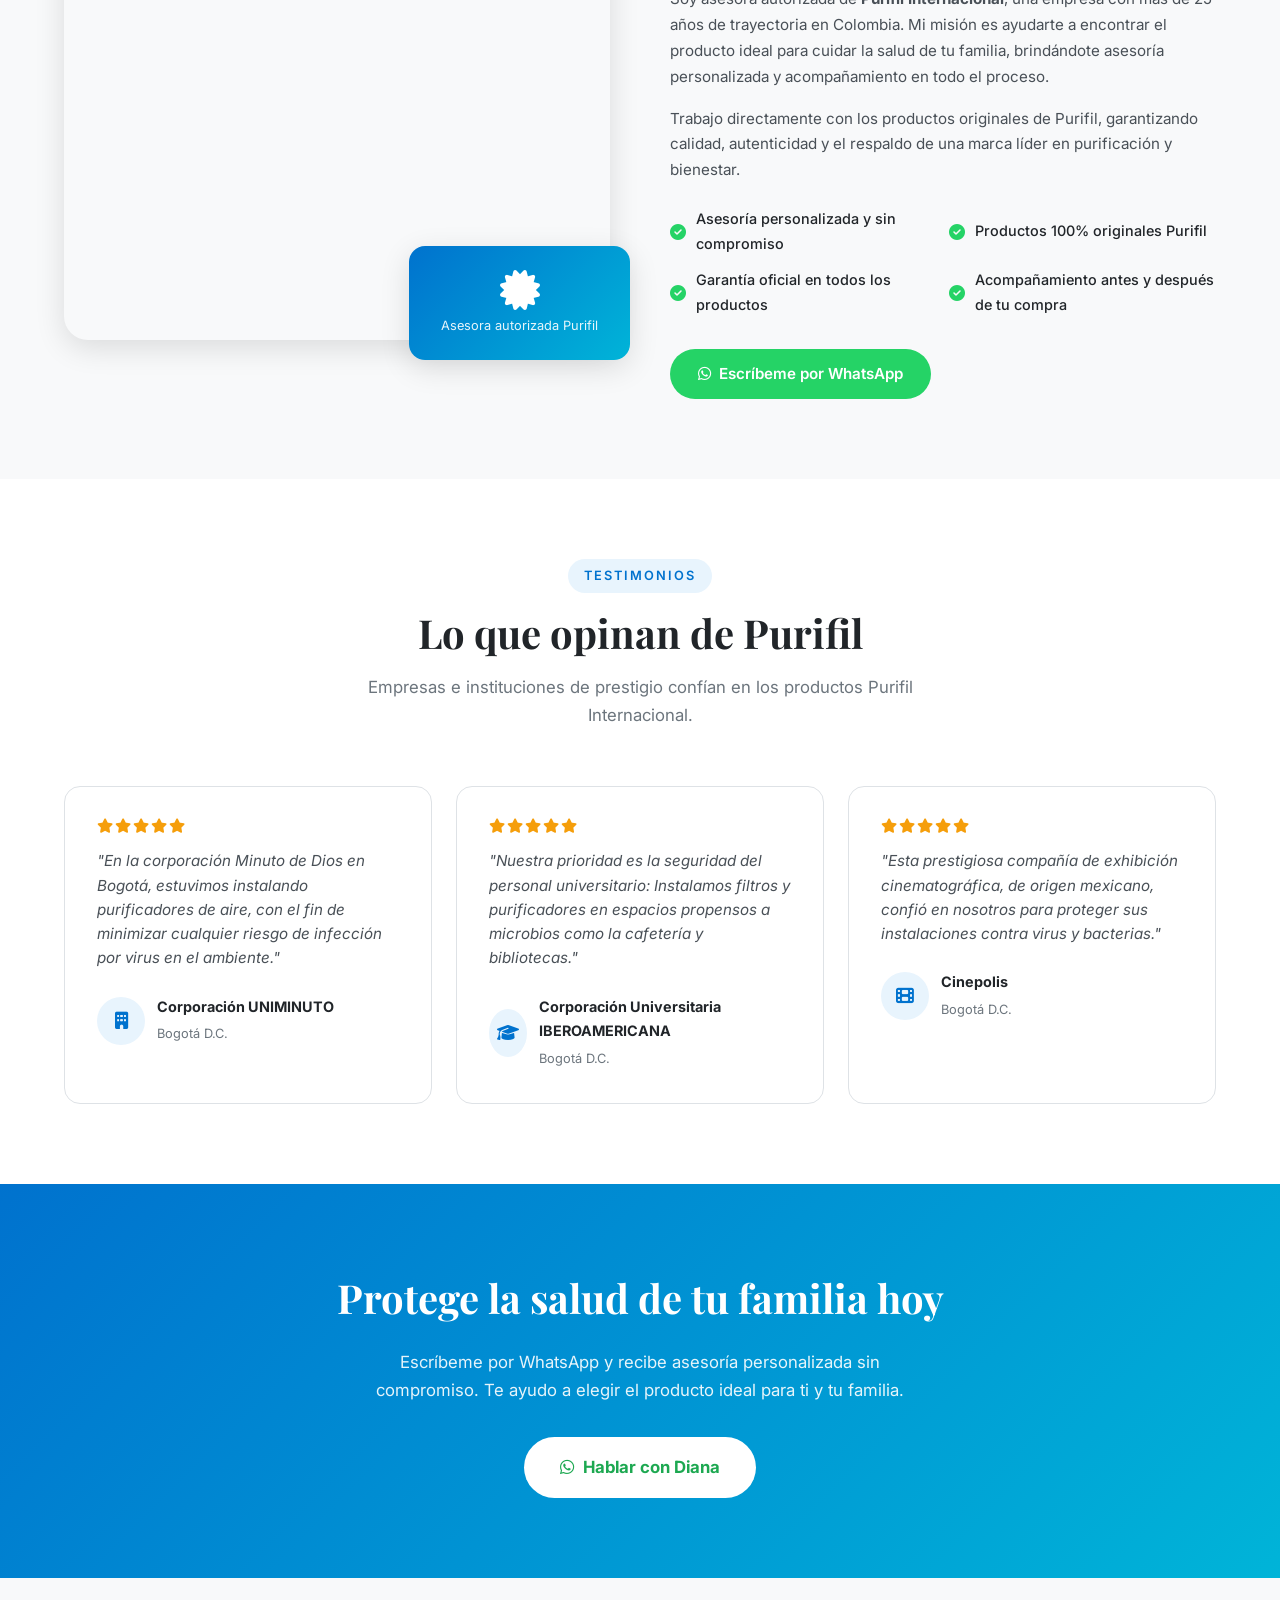
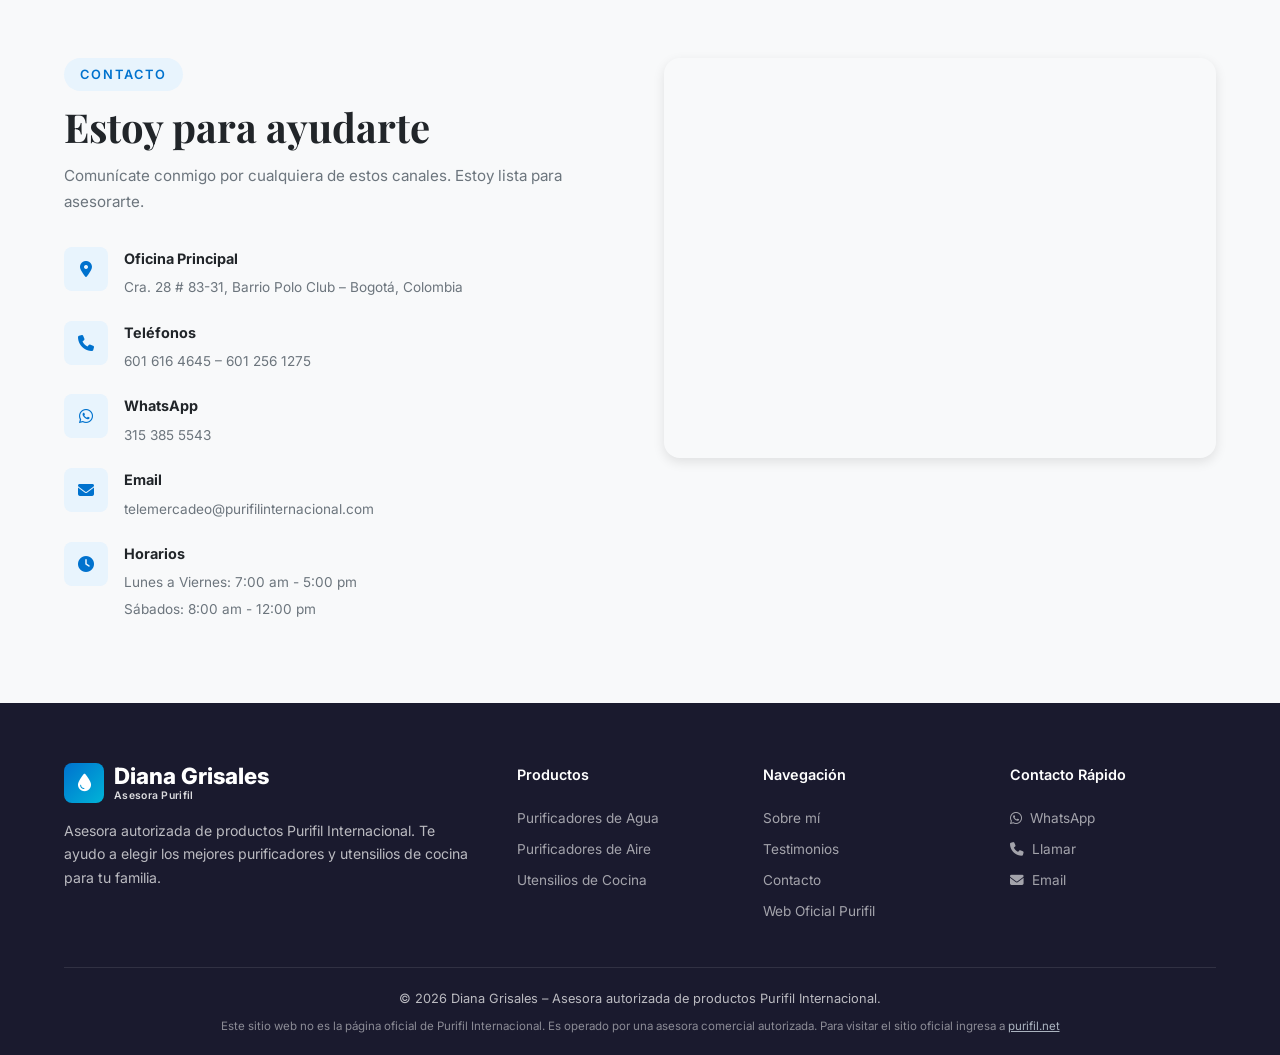
==== commit 6b9bcd2a: "Integración Firebase: admin panel, productos/banners/contacto dinámicos - Admin panel con login para" ====
--- a/index.html
+++ b/index.html
@@ -97,26 +97,8 @@
 
       <div class="hero__visual">
         <div class="hero__carousel" id="heroCarousel">
-          <div class="carousel__track">
-            <div class="carousel__slide active">
-              <img src="img/banners/uf-5-etapas.png" alt="4 razones para adquirir el sistema de UF 5 Etapas – Purifil Calidad Garantizada" loading="eager">
-            </div>
-            <div class="carousel__slide">
-              <img src="img/banners/bateria-3ply.png" alt="5 beneficios de la batería 3-ply de 10 piezas – Purifil Calidad Garantizada" loading="lazy">
-            </div>
-            <div class="carousel__slide">
-              <img src="img/banners/utensilio-vital.png" alt="El utensilio vital para el inicio de clases de tu hijo es agua purificada – Purifil" loading="lazy">
-            </div>
-            <div class="carousel__slide">
-              <img src="img/banners/microplasticos.png" alt="Elimina el 99.9% de microplásticos, bacterias y virus – Purifil Calidad Garantizada" loading="lazy">
-            </div>
-          </div>
-          <div class="carousel__dots">
-            <button class="carousel__dot active" data-slide="0" aria-label="Slide 1"></button>
-            <button class="carousel__dot" data-slide="1" aria-label="Slide 2"></button>
-            <button class="carousel__dot" data-slide="2" aria-label="Slide 3"></button>
-            <button class="carousel__dot" data-slide="3" aria-label="Slide 4"></button>
-          </div>
+          <div class="carousel__track"></div>
+          <div class="carousel__dots"></div>
           <button class="carousel__btn carousel__btn--prev" aria-label="Anterior"><i class="fas fa-chevron-left"></i></button>
           <button class="carousel__btn carousel__btn--next" aria-label="Siguiente"><i class="fas fa-chevron-right"></i></button>
         </div>
@@ -184,295 +166,8 @@
         <button class="filter-btn" data-filter="filtracion">Sistemas de Filtración</button>
       </div>
 
-      <!-- Grid de productos -->
-      <div class="products__grid" id="productsGrid">
-
-        <!-- === PURIFICADORES DE AGUA === -->
-
-        <div class="product-card" data-category="agua" id="agua">
-          <div class="product-card__badge">Popular</div>
-          <div class="product-card__image">
-            <img src="img/products/purificador-tactil.png" alt="Purificador de Agua Táctil Vitro – agua pura directo del grifo" loading="lazy">
-          </div>
-          <div class="product-card__body">
-            <span class="product-card__category">Purificador de Agua</span>
-            <h3 class="product-card__title">Purificador Táctil Vitro</h3>
-            <p class="product-card__desc">Diseño elegante con panel táctil. Purificación avanzada de agua con tecnología de punta y acabados premium.</p>
-            <div class="product-card__features">
-              <span><i class="fas fa-check-circle"></i> Panel táctil</span>
-              <span><i class="fas fa-check-circle"></i> Diseño premium</span>
-            </div>
-            <a href="#" data-wa-link data-wa-product="Purificador Táctil Vitro" class="btn btn--whatsapp btn--full">
-              <i class="fab fa-whatsapp"></i> Consultar por WhatsApp
-            </a>
-          </div>
-        </div>
-
-        <div class="product-card" data-category="agua">
-          <div class="product-card__image">
-            <img src="img/products/acero-mini.png" alt="Purificador en Acero Quirúrgico Mini" loading="lazy">
-          </div>
-          <div class="product-card__body">
-            <span class="product-card__category">Purificador de Agua</span>
-            <h3 class="product-card__title">Acero Quirúrgico Mini</h3>
-            <p class="product-card__desc">Compacto y poderoso. Purificador de agua en acero quirúrgico, ideal para espacios reducidos sin sacrificar calidad.</p>
-            <div class="product-card__features">
-              <span><i class="fas fa-check-circle"></i> Acero quirúrgico</span>
-              <span><i class="fas fa-check-circle"></i> Compacto</span>
-            </div>
-            <a href="#" data-wa-link data-wa-product="Purificador Acero Quirúrgico Mini" class="btn btn--whatsapp btn--full">
-              <i class="fab fa-whatsapp"></i> Consultar por WhatsApp
-            </a>
-          </div>
-        </div>
-
-        <div class="product-card" data-category="agua">
-          <div class="product-card__image">
-            <img src="img/products/acero-grande.png" alt="Purificador Acero Quirúrgico Grande – agua limpia para tu bienestar" loading="lazy">
-          </div>
-          <div class="product-card__body">
-            <span class="product-card__category">Purificador de Agua</span>
-            <h3 class="product-card__title">Acero Quirúrgico Grande</h3>
-            <p class="product-card__desc">Máxima capacidad en acero quirúrgico. Ideal para familias grandes y oficinas que buscan agua pura todo el día.</p>
-            <div class="product-card__features">
-              <span><i class="fas fa-check-circle"></i> Acero quirúrgico</span>
-              <span><i class="fas fa-check-circle"></i> Gran capacidad</span>
-            </div>
-            <a href="#" data-wa-link data-wa-product="Purificador Acero Quirúrgico Grande" class="btn btn--whatsapp btn--full">
-              <i class="fab fa-whatsapp"></i> Consultar por WhatsApp
-            </a>
-          </div>
-        </div>
-
-        <div class="product-card" data-category="agua">
-          <div class="product-card__badge">Nuevo</div>
-          <div class="product-card__image">
-            <img src="img/products/ultrafiltracion-pvdf.png" alt="Sistema de Ultrafiltración en PVDF" loading="lazy">
-          </div>
-          <div class="product-card__body">
-            <span class="product-card__category">Purificador de Agua</span>
-            <h3 class="product-card__title">Ultrafiltración en PVDF</h3>
-            <p class="product-card__desc">Membrana PVDF de última generación. Elimina el 99.99% de bacterias y partículas manteniendo minerales esenciales.</p>
-            <div class="product-card__features">
-              <span><i class="fas fa-check-circle"></i> Membrana PVDF</span>
-              <span><i class="fas fa-check-circle"></i> 99.99% bacterias</span>
-            </div>
-            <a href="#" data-wa-link data-wa-product="Sistema Ultrafiltración PVDF" class="btn btn--whatsapp btn--full">
-              <i class="fab fa-whatsapp"></i> Consultar por WhatsApp
-            </a>
-          </div>
-        </div>
-
-        <div class="product-card" data-category="agua">
-          <div class="product-card__badge">Nuevo</div>
-          <div class="product-card__image">
-            <img src="img/products/purificador-portatil.png" alt="Purificador Portátil – diseño moderno y elegante para tu cocina" loading="lazy">
-          </div>
-          <div class="product-card__body">
-            <span class="product-card__category">Purificador de Agua</span>
-            <h3 class="product-card__title">Purificador Portátil</h3>
-            <p class="product-card__desc">Purificador de diseño moderno y elegante. Compacto y fácil de instalar, ideal para cualquier cocina. Agua pura y cristalina al instante.</p>
-            <div class="product-card__features">
-              <span><i class="fas fa-check-circle"></i> Diseño elegante</span>
-              <span><i class="fas fa-check-circle"></i> Portátil</span>
-              <span><i class="fas fa-check-circle"></i> Fácil instalación</span>
-            </div>
-            <a href="#" data-wa-link data-wa-product="Purificador Portátil" class="btn btn--whatsapp btn--full">
-              <i class="fab fa-whatsapp"></i> Consultar por WhatsApp
-            </a>
-          </div>
-        </div>
-
-        <div class="product-card product-card--featured" data-category="agua">
-          <div class="product-card__badge">Nuevo</div>
-          <div class="product-card__media">
-            <div class="product-card__media-tabs">
-              <button class="media-tab active" data-media="image" aria-label="Ver imagen">
-                <i class="fas fa-image"></i> Foto
-              </button>
-              <button class="media-tab" data-media="video" aria-label="Ver video">
-                <i class="fas fa-play-circle"></i> Video
-              </button>
-            </div>
-            <div class="product-card__image media-content active" data-content="image">
-              <img src="img/products/sisa-sencillo.png" alt="Sisa Sencillo con Plata Coloidal – purificador de agua con plata coloidal" loading="lazy">
-            </div>
-            <div class="product-card__video media-content" data-content="video">
-              <video src="videos/sisa-sencillo-demo.mp4" controls preload="metadata" poster="img/products/sisa-sencillo.png">
-                Tu navegador no soporta el elemento de video.
-              </video>
-            </div>
-          </div>
-          <div class="product-card__body">
-            <span class="product-card__category">Purificador de Agua</span>
-            <h3 class="product-card__title">Sisa Sencillo con Plata Coloidal</h3>
-            <p class="product-card__desc">Purificador compacto con tecnología de plata coloidal. Diseño elegante y moderno que se adapta a cualquier cocina, eliminando bacterias y contaminantes del agua.</p>
-            <div class="product-card__features">
-              <span><i class="fas fa-check-circle"></i> Plata coloidal</span>
-              <span><i class="fas fa-check-circle"></i> Diseño compacto</span>
-              <span><i class="fas fa-check-circle"></i> Fácil instalación</span>
-            </div>
-            <a href="#" data-wa-link data-wa-product="Sisa Sencillo con Plata Coloidal" class="btn btn--whatsapp btn--full">
-              <i class="fab fa-whatsapp"></i> Consultar por WhatsApp
-            </a>
-          </div>
-        </div>
-
-        <div class="product-card" data-category="agua">
-          <div class="product-card__badge">Nuevo</div>
-          <div class="product-card__image">
-            <img src="img/products/purificador-da2.png" alt="Purificador de Agua Da2 – instalación junto a la llave" loading="lazy">
-          </div>
-          <div class="product-card__body">
-            <span class="product-card__category">Purificador de Agua</span>
-            <h3 class="product-card__title">Purificador de Agua Da2</h3>
-            <p class="product-card__desc">Purificador compacto de fácil instalación junto a la llave. Agua purificada al instante con tecnología avanzada de filtración.</p>
-            <div class="product-card__features">
-              <span><i class="fas fa-check-circle"></i> Instalación en llave</span>
-              <span><i class="fas fa-check-circle"></i> Compacto</span>
-              <span><i class="fas fa-check-circle"></i> Filtración avanzada</span>
-            </div>
-            <a href="#" data-wa-link data-wa-product="Purificador de Agua Da2" class="btn btn--whatsapp btn--full">
-              <i class="fab fa-whatsapp"></i> Consultar por WhatsApp
-            </a>
-          </div>
-        </div>
-
-        <!-- === PURIFICADORES DE AIRE === -->
-
-        <div class="product-card" data-category="aire" id="aire">
-          <div class="product-card__badge">Destacado</div>
-          <div class="product-card__image">
-            <img src="img/products/aire-hogar.png" alt="Purificador de Aire para Hogar" loading="lazy">
-          </div>
-          <div class="product-card__body">
-            <span class="product-card__category">Purificador de Aire</span>
-            <h3 class="product-card__title">Purificador de Aire Hogar</h3>
-            <p class="product-card__desc">Elimina virus, bacterias y alérgenos del aire. Ideal para hogares, protege a tu familia de contaminantes ambientales.</p>
-            <div class="product-card__features">
-              <span><i class="fas fa-check-circle"></i> Antiviral</span>
-              <span><i class="fas fa-check-circle"></i> Antibacterial</span>
-              <span><i class="fas fa-check-circle"></i> Silencioso</span>
-            </div>
-            <a href="#" data-wa-link data-wa-product="Purificador de Aire para Hogar" class="btn btn--whatsapp btn--full">
-              <i class="fab fa-whatsapp"></i> Consultar por WhatsApp
-            </a>
-          </div>
-        </div>
-
-        <div class="product-card" data-category="aire">
-          <div class="product-card__image">
-            <img src="img/products/aire-empresarial.png" alt="Purificador de Aire Empresarial" loading="lazy">
-          </div>
-          <div class="product-card__body">
-            <span class="product-card__category">Purificador de Aire</span>
-            <h3 class="product-card__title">Purificador de Aire Empresarial</h3>
-            <p class="product-card__desc">Solución profesional para oficinas, clínicas, restaurantes y espacios comerciales. Alta capacidad de purificación.</p>
-            <div class="product-card__features">
-              <span><i class="fas fa-check-circle"></i> Alta capacidad</span>
-              <span><i class="fas fa-check-circle"></i> Empresarial</span>
-            </div>
-            <a href="#" data-wa-link data-wa-product="Purificador de Aire Empresarial" class="btn btn--whatsapp btn--full">
-              <i class="fab fa-whatsapp"></i> Consultar por WhatsApp
-            </a>
-          </div>
-        </div>
-
-        <!-- === UTENSILIOS DE COCINA === -->
-
-        <div class="product-card" data-category="cocina" id="cocina">
-          <div class="product-card__badge">Popular</div>
-          <div class="product-card__image">
-            <img src="img/products/bateria-cocina.png" alt="Batería de Cocina 12 Piezas" loading="lazy">
-          </div>
-          <div class="product-card__body">
-            <span class="product-card__category">Utensilios de Cocina</span>
-            <h3 class="product-card__title">Batería de Cocina 12 Piezas</h3>
-            <p class="product-card__desc">Set completo de 12 piezas en acero quirúrgico. Cocina saludable sin aceite, conservando nutrientes y sabor natural.</p>
-            <div class="product-card__features">
-              <span><i class="fas fa-check-circle"></i> 12 piezas</span>
-              <span><i class="fas fa-check-circle"></i> Acero quirúrgico</span>
-              <span><i class="fas fa-check-circle"></i> Cocina sin aceite</span>
-            </div>
-            <a href="#" data-wa-link data-wa-product="Batería de Cocina 12 Piezas" class="btn btn--whatsapp btn--full">
-              <i class="fab fa-whatsapp"></i> Consultar por WhatsApp
-            </a>
-          </div>
-        </div>
-
-        <div class="product-card" data-category="cocina">
-          <div class="product-card__image">
-            <img src="img/products/bateria-10.png" alt="Batería de Cocina 10 Piezas Triple Capa" loading="lazy">
-          </div>
-          <div class="product-card__body">
-            <span class="product-card__category">Utensilios de Cocina</span>
-            <h3 class="product-card__title">Batería 10 Piezas – Triple Capa (3 PLY)</h3>
-            <p class="product-card__desc">Tecnología triple capa (3 PLY) para distribución uniforme del calor. Calidad profesional para tu hogar.</p>
-            <div class="product-card__features">
-              <span><i class="fas fa-check-circle"></i> 10 piezas</span>
-              <span><i class="fas fa-check-circle"></i> Triple capa</span>
-            </div>
-            <a href="#" data-wa-link data-wa-product="Batería 10 Piezas Triple Capa 3 PLY" class="btn btn--whatsapp btn--full">
-              <i class="fab fa-whatsapp"></i> Consultar por WhatsApp
-            </a>
-          </div>
-        </div>
-
-        <div class="product-card" data-category="cocina">
-          <div class="product-card__image">
-            <img src="img/products/plancha-lisa.png" alt="Plancha Lisa Purinox" loading="lazy">
-          </div>
-          <div class="product-card__body">
-            <span class="product-card__category">Utensilios de Cocina</span>
-            <h3 class="product-card__title">Plancha Lisa Purinox</h3>
-            <p class="product-card__desc">Plancha de cocina en material Purinox exclusivo. Superficie antiadherente natural para una cocción saludable.</p>
-            <div class="product-card__features">
-              <span><i class="fas fa-check-circle"></i> Purinox</span>
-              <span><i class="fas fa-check-circle"></i> Antiadherente natural</span>
-            </div>
-            <a href="#" data-wa-link data-wa-product="Plancha Lisa Purinox" class="btn btn--whatsapp btn--full">
-              <i class="fab fa-whatsapp"></i> Consultar por WhatsApp
-            </a>
-          </div>
-        </div>
-
-        <div class="product-card" data-category="cocina">
-          <div class="product-card__image">
-            <img src="img/products/wok.png" alt="Sartén Wok DOMO" loading="lazy">
-          </div>
-          <div class="product-card__body">
-            <span class="product-card__category">Utensilios de Cocina</span>
-            <h3 class="product-card__title">Sartén Wok DOMO</h3>
-            <p class="product-card__desc">Wok profesional de alta capacidad. Perfecto para salteados, frituras saludables y cocina asiática en casa.</p>
-            <div class="product-card__features">
-              <span><i class="fas fa-check-circle"></i> Alta capacidad</span>
-              <span><i class="fas fa-check-circle"></i> Profesional</span>
-            </div>
-            <a href="#" data-wa-link data-wa-product="Sartén Wok DOMO" class="btn btn--whatsapp btn--full">
-              <i class="fab fa-whatsapp"></i> Consultar por WhatsApp
-            </a>
-          </div>
-        </div>
-
-        <div class="product-card" data-category="cocina">
-          <div class="product-card__image">
-            <img src="img/products/set-coccion.png" alt="Set de Cocción Rápida" loading="lazy">
-          </div>
-          <div class="product-card__body">
-            <span class="product-card__category">Utensilios de Cocina</span>
-            <h3 class="product-card__title">Set de Cocción Rápida</h3>
-            <p class="product-card__desc">Cocina en la mitad del tiempo conservando sabor y nutrientes. Set diseñado para la cocina moderna y saludable.</p>
-            <div class="product-card__features">
-              <span><i class="fas fa-check-circle"></i> Cocción rápida</span>
-              <span><i class="fas fa-check-circle"></i> Ahorra tiempo</span>
-            </div>
-            <a href="#" data-wa-link data-wa-product="Set de Cocción Rápida" class="btn btn--whatsapp btn--full">
-              <i class="fab fa-whatsapp"></i> Consultar por WhatsApp
-            </a>
-          </div>
-        </div>
-
-      </div>
+      <!-- Grid de productos (se llena dinámicamente desde Firestore) -->
+      <div class="products__grid" id="productsGrid"></div>
     </div>
   </section>
 
@@ -487,169 +182,8 @@
         <p class="section-desc">Los sistemas de filtración de agua eliminan impurezas y contaminantes del agua potable, mejorando su calidad y sabor. Utilizan métodos como ósmosis inversa, carbón activado o membranas para ofrecer agua limpia y segura para beber y cocinar, promoviendo la salud.</p>
       </div>
 
-      <div class="products__grid">
-
-        <!-- Sistema de gravedad -->
-        <div class="product-card" data-category="filtracion">
-          <div class="product-card__image">
-            <img src="img/products/sistema-gravedad.png" alt="Sistema de Gravedad – purificador multifuncional con 5 filtros" loading="lazy">
-          </div>
-          <div class="product-card__body">
-            <span class="product-card__category">Sistema de Filtración</span>
-            <h3 class="product-card__title">Sistema de Gravedad</h3>
-            <p class="product-card__desc">Sistema de purificación de agua equipado con filtros multifuncionales (5 diferentes filtros) para la remoción de contaminantes. Aprovecha la fuerza de la gravedad a través de cerámica, carbón activado granulado, zeolitas, arena y piedras minerales. Resultado: agua alcalina. REF: FCG6</p>
-            <div class="product-card__features">
-              <span><i class="fas fa-check-circle"></i> Filtros multifuncionales</span>
-              <span><i class="fas fa-check-circle"></i> Agua alcalina</span>
-              <span><i class="fas fa-check-circle"></i> Sin electricidad</span>
-            </div>
-            <a href="#" data-wa-link data-wa-product="Sistema de Gravedad FCG6" class="btn btn--whatsapp btn--full">
-              <i class="fab fa-whatsapp"></i> Consultar por WhatsApp
-            </a>
-          </div>
-        </div>
-
-        <!-- SISA ABS Sencillo -->
-        <div class="product-card" data-category="filtracion">
-          <div class="product-card__image">
-            <img src="img/products/sisa-abs-sencillo.png" alt="SISA ABS Sencillo – filtro de carbón con salida cuello de cisne" loading="lazy">
-          </div>
-          <div class="product-card__body">
-            <span class="product-card__category">Sistema de Filtración</span>
-            <h3 class="product-card__title">SISA ABS Sencillo</h3>
-            <p class="product-card__desc">Sistema sencillo en ABS con filtro de carbón de 10" para eliminar el cloro, malos olores y sabores. Salida de cuello de cisne. Instalado directamente en la llave del lavaplatos. Fácil instalación. REF: ABS</p>
-            <div class="product-card__features">
-              <span><i class="fas fa-check-circle"></i> Elimina cloro</span>
-              <span><i class="fas fa-check-circle"></i> Fácil instalación</span>
-              <span><i class="fas fa-check-circle"></i> Cuello de cisne</span>
-            </div>
-            <a href="#" data-wa-link data-wa-product="SISA ABS Sencillo" class="btn btn--whatsapp btn--full">
-              <i class="fab fa-whatsapp"></i> Consultar por WhatsApp
-            </a>
-          </div>
-        </div>
-
-        <!-- SISA ABS Doble -->
-        <div class="product-card" data-category="filtracion">
-          <div class="product-card__image">
-            <img src="img/products/sisa-abs-doble.png" alt="SISA ABS Doble – sistema doble en ABS con filtro de carbón" loading="lazy">
-          </div>
-          <div class="product-card__body">
-            <span class="product-card__category">Sistema de Filtración</span>
-            <h3 class="product-card__title">SISA ABS Doble</h3>
-            <p class="product-card__desc">Sistema doble en ABS con filtro de carbón de 10" para eliminar el cloro, malos olores y sabores. Salida de cuello de cisne. Instalado directamente en la llave del lavaplatos. Fácil instalación. REF: ABS</p>
-            <div class="product-card__features">
-              <span><i class="fas fa-check-circle"></i> Elimina cloro</span>
-              <span><i class="fas fa-check-circle"></i> Doble filtración</span>
-              <span><i class="fas fa-check-circle"></i> Fabricado en ABS</span>
-            </div>
-            <a href="#" data-wa-link data-wa-product="SISA ABS Doble" class="btn btn--whatsapp btn--full">
-              <i class="fab fa-whatsapp"></i> Consultar por WhatsApp
-            </a>
-          </div>
-        </div>
-
-        <!-- Tren UV-UF 2 Carcasas -->
-        <div class="product-card" data-category="filtracion">
-          <div class="product-card__image">
-            <img src="img/products/tren-uv-uf-2.png" alt="Tren UV-UF 2 Carcasas – doble filtración con membrana de ultrafiltración" loading="lazy">
-          </div>
-          <div class="product-card__body">
-            <span class="product-card__category">Sistema de Filtración</span>
-            <h3 class="product-card__title">Tren UV-UF 2 Carcasas</h3>
-            <p class="product-card__desc">Sistema de 2 tapas con 1 filtro de polipropileno para sedimentos, 1 filtro de carbón para eliminar el cloro, malos olores y sabores, y 1 membrana de ultrafiltración que retiene sedimentos, virus, bacterias y otros mayores a 0,1 micras. REF: UV2</p>
-            <div class="product-card__features">
-              <span><i class="fas fa-check-circle"></i> Membrana UF 0,1 micras</span>
-              <span><i class="fas fa-check-circle"></i> Elimina bacterias</span>
-              <span><i class="fas fa-check-circle"></i> 2 carcasas</span>
-            </div>
-            <a href="#" data-wa-link data-wa-product="Tren UV-UF 2 Carcasas" class="btn btn--whatsapp btn--full">
-              <i class="fab fa-whatsapp"></i> Consultar por WhatsApp
-            </a>
-          </div>
-        </div>
-
-        <!-- Tren UV-UF 3 Carcasas -->
-        <div class="product-card" data-category="filtracion">
-          <div class="product-card__image">
-            <img src="img/products/tren-uv-uf-3.png" alt="Tren UV-UF 3 Carcasas – purificador UV con 3 filtros" loading="lazy">
-          </div>
-          <div class="product-card__body">
-            <span class="product-card__category">Sistema de Filtración</span>
-            <h3 class="product-card__title">Tren UV-UF 3 Carcasas</h3>
-            <p class="product-card__desc">Purificador UV 3 carcasas con luz ultravioleta que encapsula microorganismos. 2 filtros de polideph de 10" para sedimentos y 1 filtro de carbono para eliminar el cloro. Se instala a una derivación de agua con conexión eléctrica cercana. REF: UV3</p>
-            <div class="product-card__features">
-              <span><i class="fas fa-check-circle"></i> Luz ultravioleta UV</span>
-              <span><i class="fas fa-check-circle"></i> 3 etapas filtración</span>
-              <span><i class="fas fa-check-circle"></i> Carcasas en ABS</span>
-            </div>
-            <a href="#" data-wa-link data-wa-product="Tren UV-UF 3 Carcasas" class="btn btn--whatsapp btn--full">
-              <i class="fab fa-whatsapp"></i> Consultar por WhatsApp
-            </a>
-          </div>
-        </div>
-
-        <!-- Osmosis Inversa Doméstico -->
-        <div class="product-card" data-category="filtracion">
-          <div class="product-card__image">
-            <img src="img/products/osmosis-domestico.png" alt="Equipo de Osmosis Inversa Doméstico – sistema 5 etapas" loading="lazy">
-          </div>
-          <div class="product-card__body">
-            <span class="product-card__category">Sistema de Filtración</span>
-            <h3 class="product-card__title">Osmosis Inversa Doméstico</h3>
-            <p class="product-card__desc">Equipo de osmosis RO personalizado de fábrica. Sistema de filtrado de 5 etapas con capacidad de 75–400 GPD. Tecnología de ósmosis inversa para agua potable de alta calidad. Elimina impurezas, contaminantes y microorganismos. REF: OSMOSIS</p>
-            <div class="product-card__features">
-              <span><i class="fas fa-check-circle"></i> 5 etapas de filtrado</span>
-              <span><i class="fas fa-check-circle"></i> Elimina microorganismos</span>
-              <span><i class="fas fa-check-circle"></i> Uso doméstico</span>
-            </div>
-            <a href="#" data-wa-link data-wa-product="Osmosis Inversa Doméstico" class="btn btn--whatsapp btn--full">
-              <i class="fab fa-whatsapp"></i> Consultar por WhatsApp
-            </a>
-          </div>
-        </div>
-
-        <!-- SISA Doble -->
-        <div class="product-card" data-category="filtracion">
-          <div class="product-card__image">
-            <img src="img/products/sisa-doble.png" alt="SISA Doble en Acero Quirúrgico – sistema de filtración doble" loading="lazy">
-          </div>
-          <div class="product-card__body">
-            <span class="product-card__category">Sistema de Filtración</span>
-            <h3 class="product-card__title">SISA Doble</h3>
-            <p class="product-card__desc">Sistema de filtración doble en acero quirúrgico con filtro de carbón en bloque activado y filtro polideth. Llave escualizable y manguera adaptable a la llave de cocina. REF: FC15D</p>
-            <div class="product-card__features">
-              <span><i class="fas fa-check-circle"></i> Acero quirúrgico</span>
-              <span><i class="fas fa-check-circle"></i> Carbón en bloque</span>
-              <span><i class="fas fa-check-circle"></i> Llave escualizable</span>
-            </div>
-            <a href="#" data-wa-link data-wa-product="SISA Doble FC15D" class="btn btn--whatsapp btn--full">
-              <i class="fab fa-whatsapp"></i> Consultar por WhatsApp
-            </a>
-          </div>
-        </div>
-
-        <!-- SISA Doble con Plata Coloidal -->
-        <div class="product-card" data-category="filtracion">
-          <div class="product-card__image">
-            <img src="img/products/sisa-doble-plata.png" alt="SISA Doble con Plata Coloidal – filtración doble en acero quirúrgico" loading="lazy">
-          </div>
-          <div class="product-card__body">
-            <span class="product-card__category">Sistema de Filtración</span>
-            <h3 class="product-card__title">SISA Doble con Plata Coloidal</h3>
-            <p class="product-card__desc">Sistema de filtración doble en acero quirúrgico con filtro de carbón en bloque activado, filtro polideth y filtro de plata coloidal. Llave escualizable y manguera adaptable. REF: FC-15D+Plata coloidal</p>
-            <div class="product-card__features">
-              <span><i class="fas fa-check-circle"></i> Plata coloidal</span>
-              <span><i class="fas fa-check-circle"></i> Acero quirúrgico</span>
-              <span><i class="fas fa-check-circle"></i> Triple filtración</span>
-            </div>
-            <a href="#" data-wa-link data-wa-product="SISA Doble con Plata Coloidal" class="btn btn--whatsapp btn--full">
-              <i class="fab fa-whatsapp"></i> Consultar por WhatsApp
-            </a>
-          </div>
-        </div>
-
-      </div>
+      <!-- Grid de filtración (se llena dinámicamente desde Firestore) -->
+      <div class="products__grid" id="filtracionGrid"></div>
     </div>
   </section>
 
--- a/css/styles.css
+++ b/css/styles.css
@@ -489,7 +489,7 @@
 
 .categories__grid {
   display: grid;
-  grid-template-columns: repeat(auto-fill, minmax(260px, 1fr));
+  grid-template-columns: repeat(3, 1fr);
   gap: 24px;
 }
 
@@ -604,31 +604,6 @@
   display: grid;
   grid-template-columns: repeat(auto-fill, minmax(320px, 1fr));
   gap: 24px;
-}
-
-.products__subheader {
-  grid-column: 1 / -1;
-  margin: 16px 0 8px;
-  padding: 20px 24px;
-  background: linear-gradient(135deg, var(--color-primary), var(--color-primary-dark, #0891b2));
-  color: var(--color-white);
-  border-radius: var(--radius-lg);
-}
-
-.products__subheader .section-tag {
-  background: rgba(255, 255, 255, 0.25);
-  color: var(--color-white);
-}
-
-.products__subheader .section-desc {
-  margin: 12px 0 0;
-  font-size: 0.95rem;
-  line-height: 1.5;
-  color: rgba(255, 255, 255, 0.95);
-}
-
-.products__subheader.hidden {
-  display: none;
 }
 
 .product-card {
